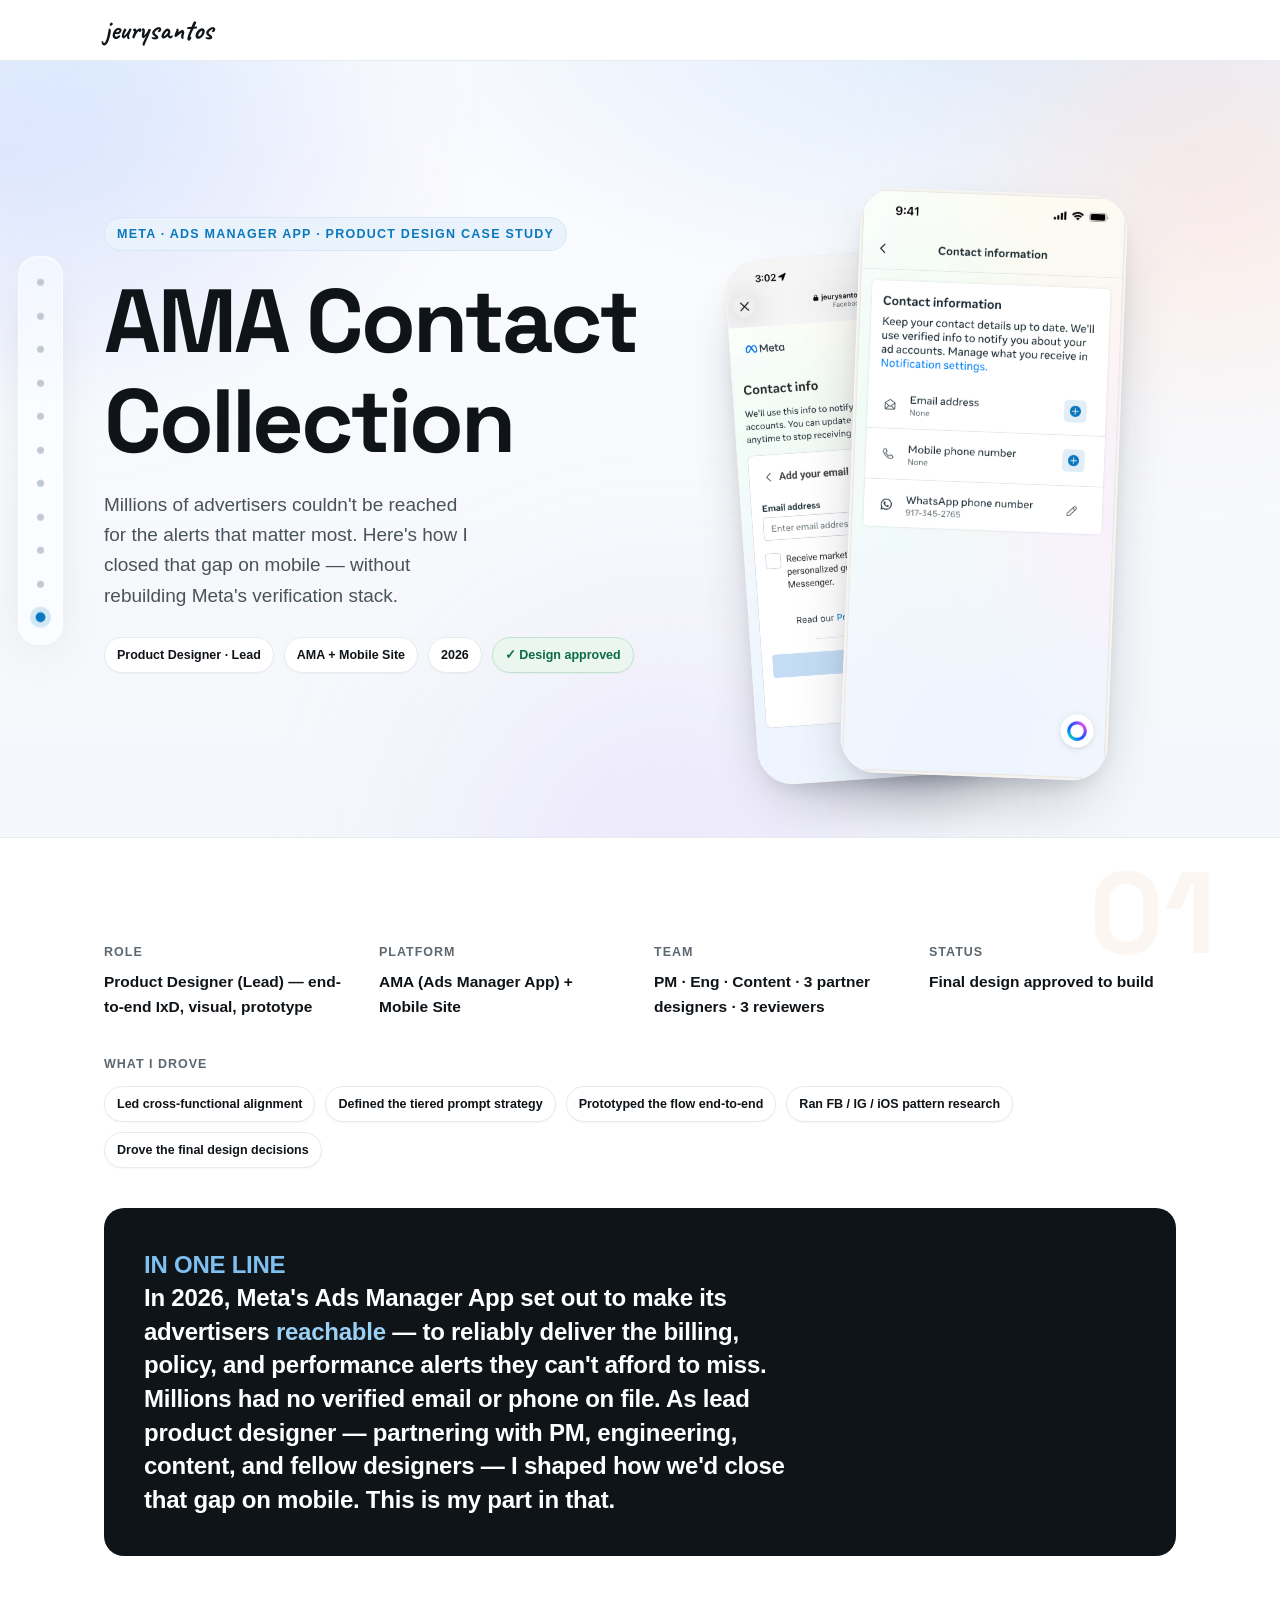
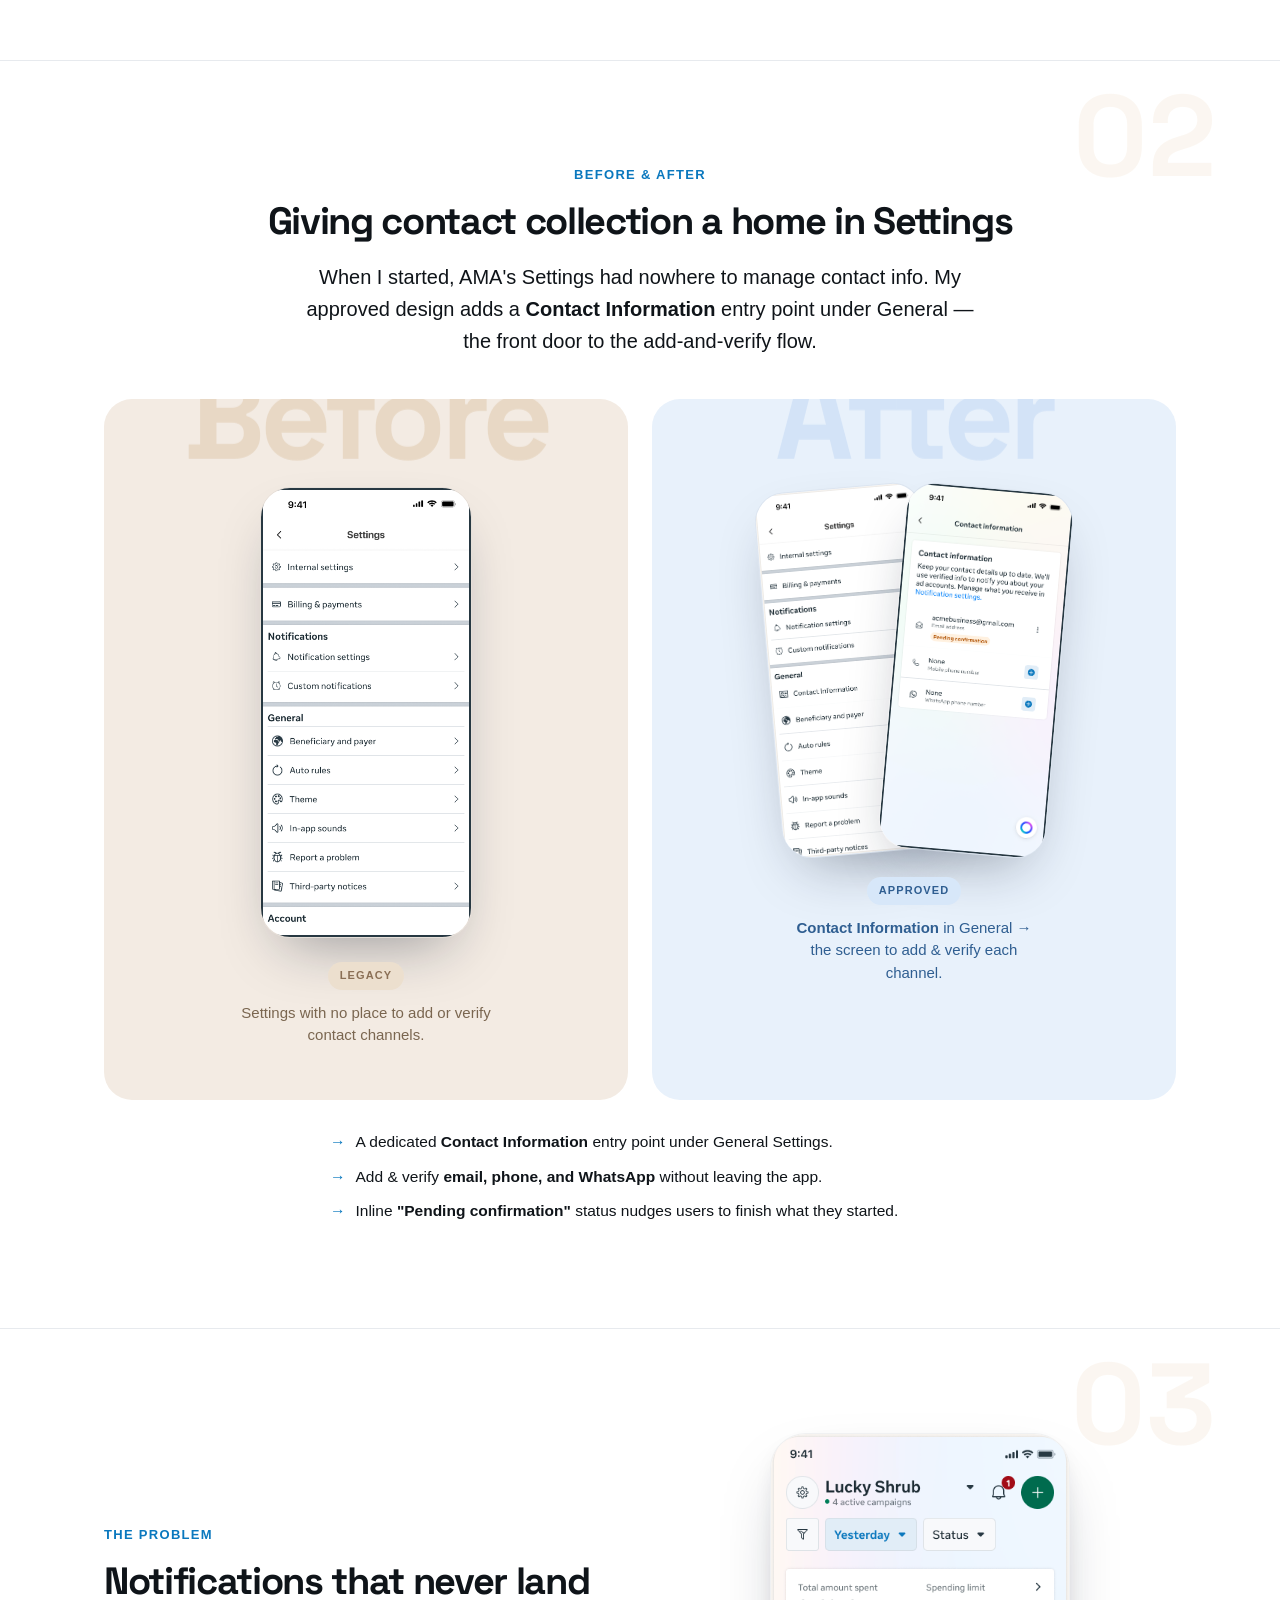
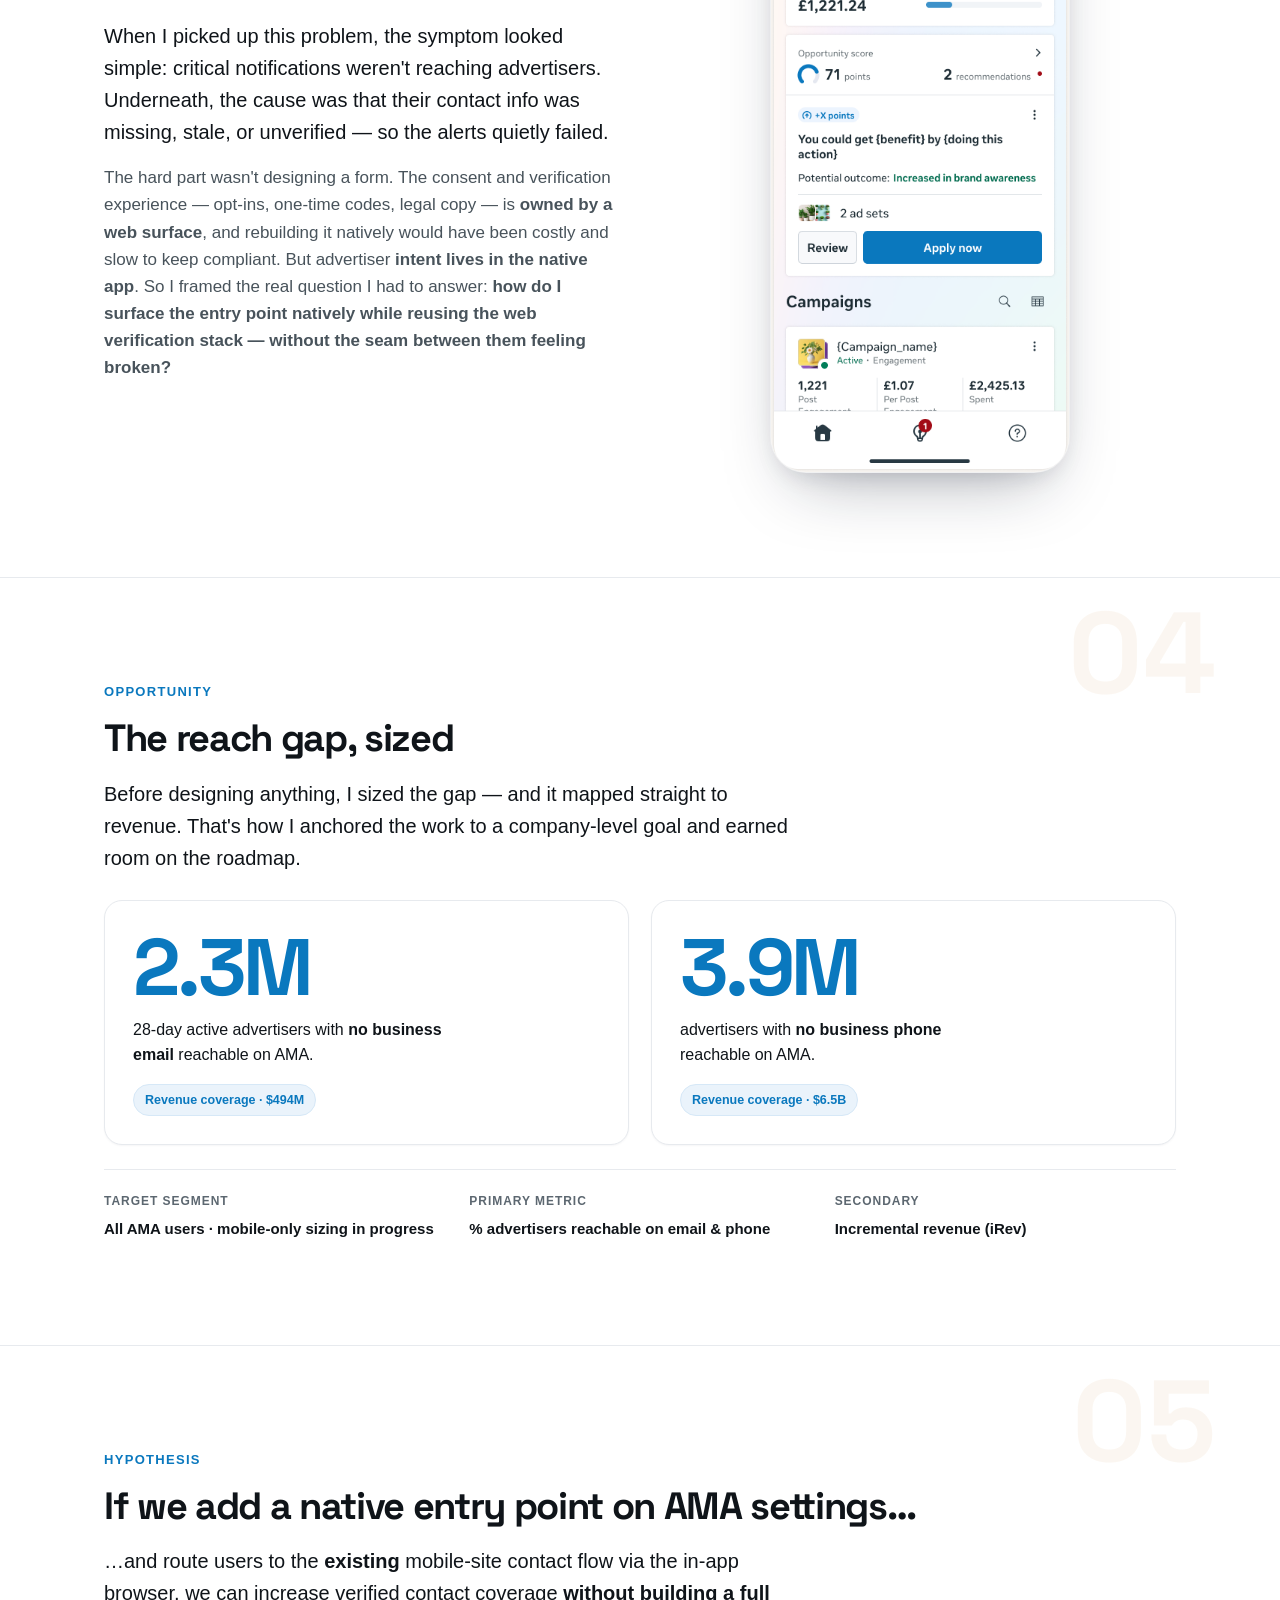
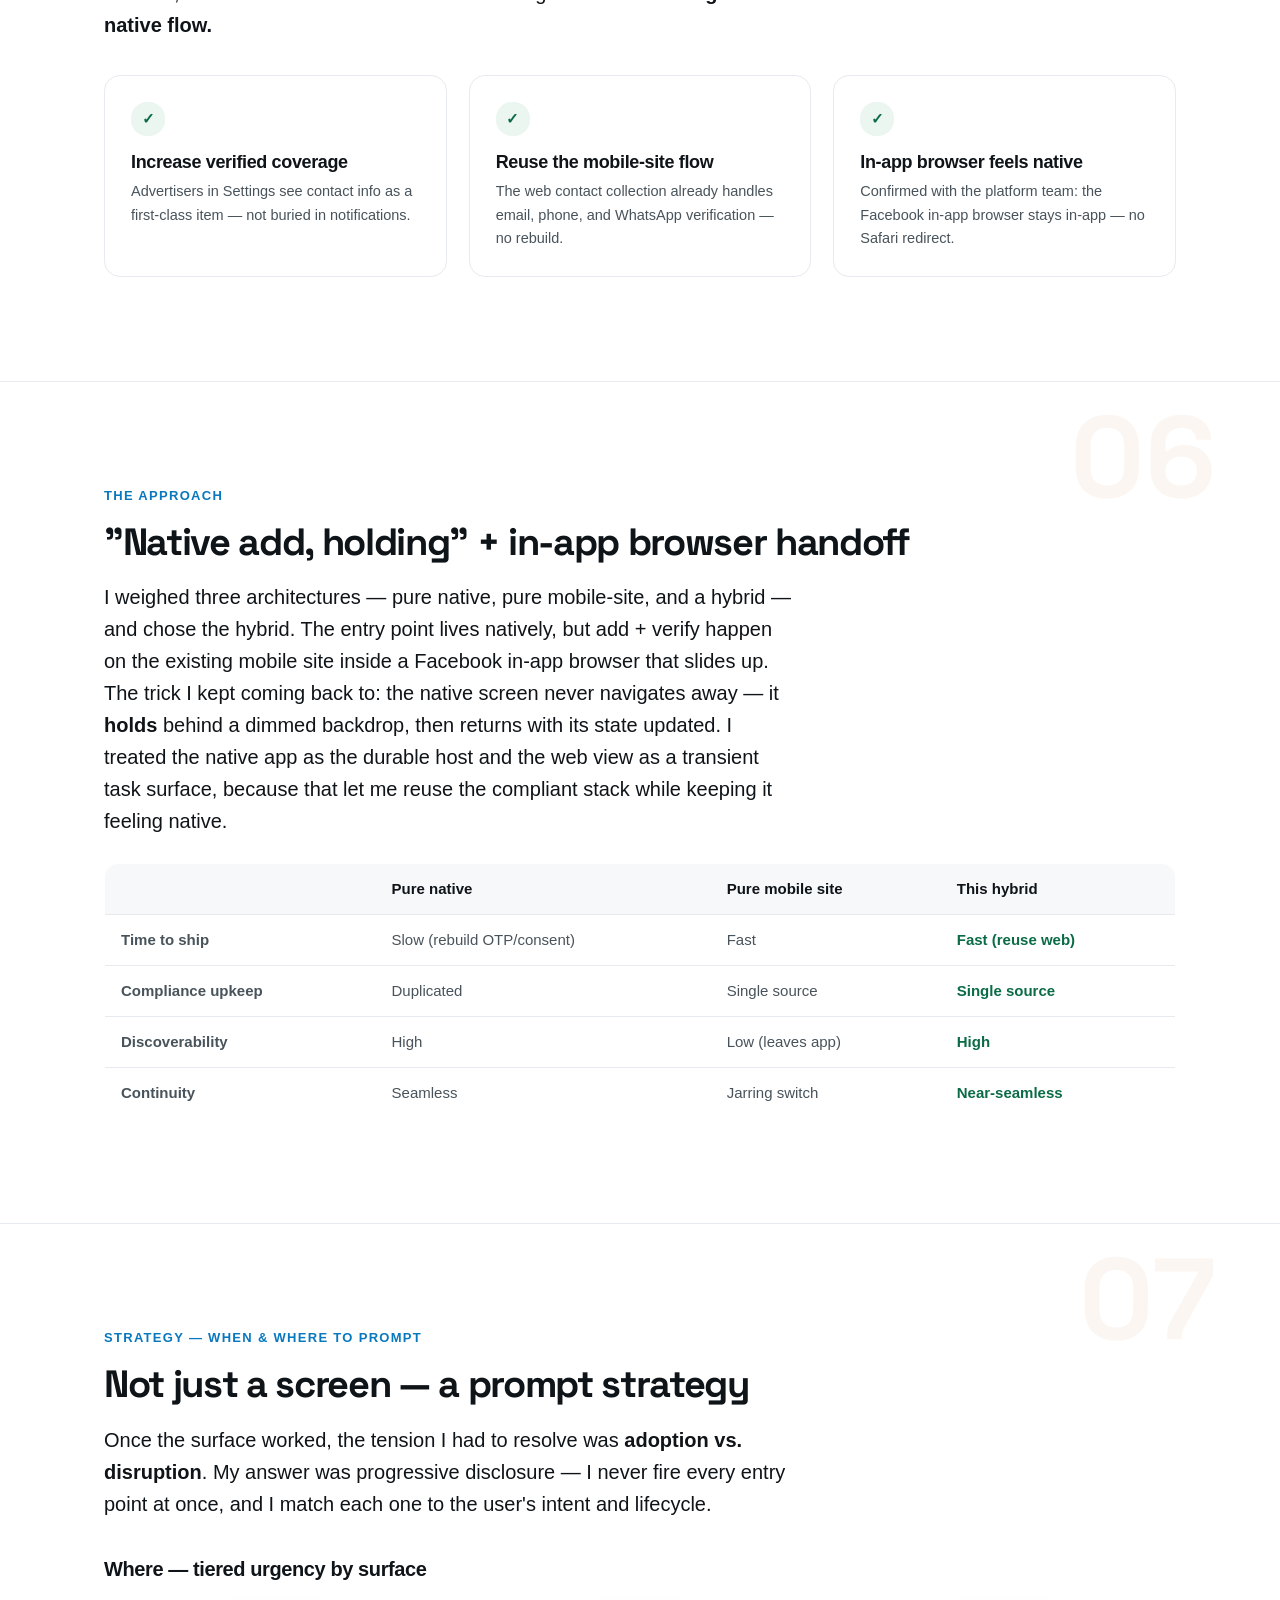
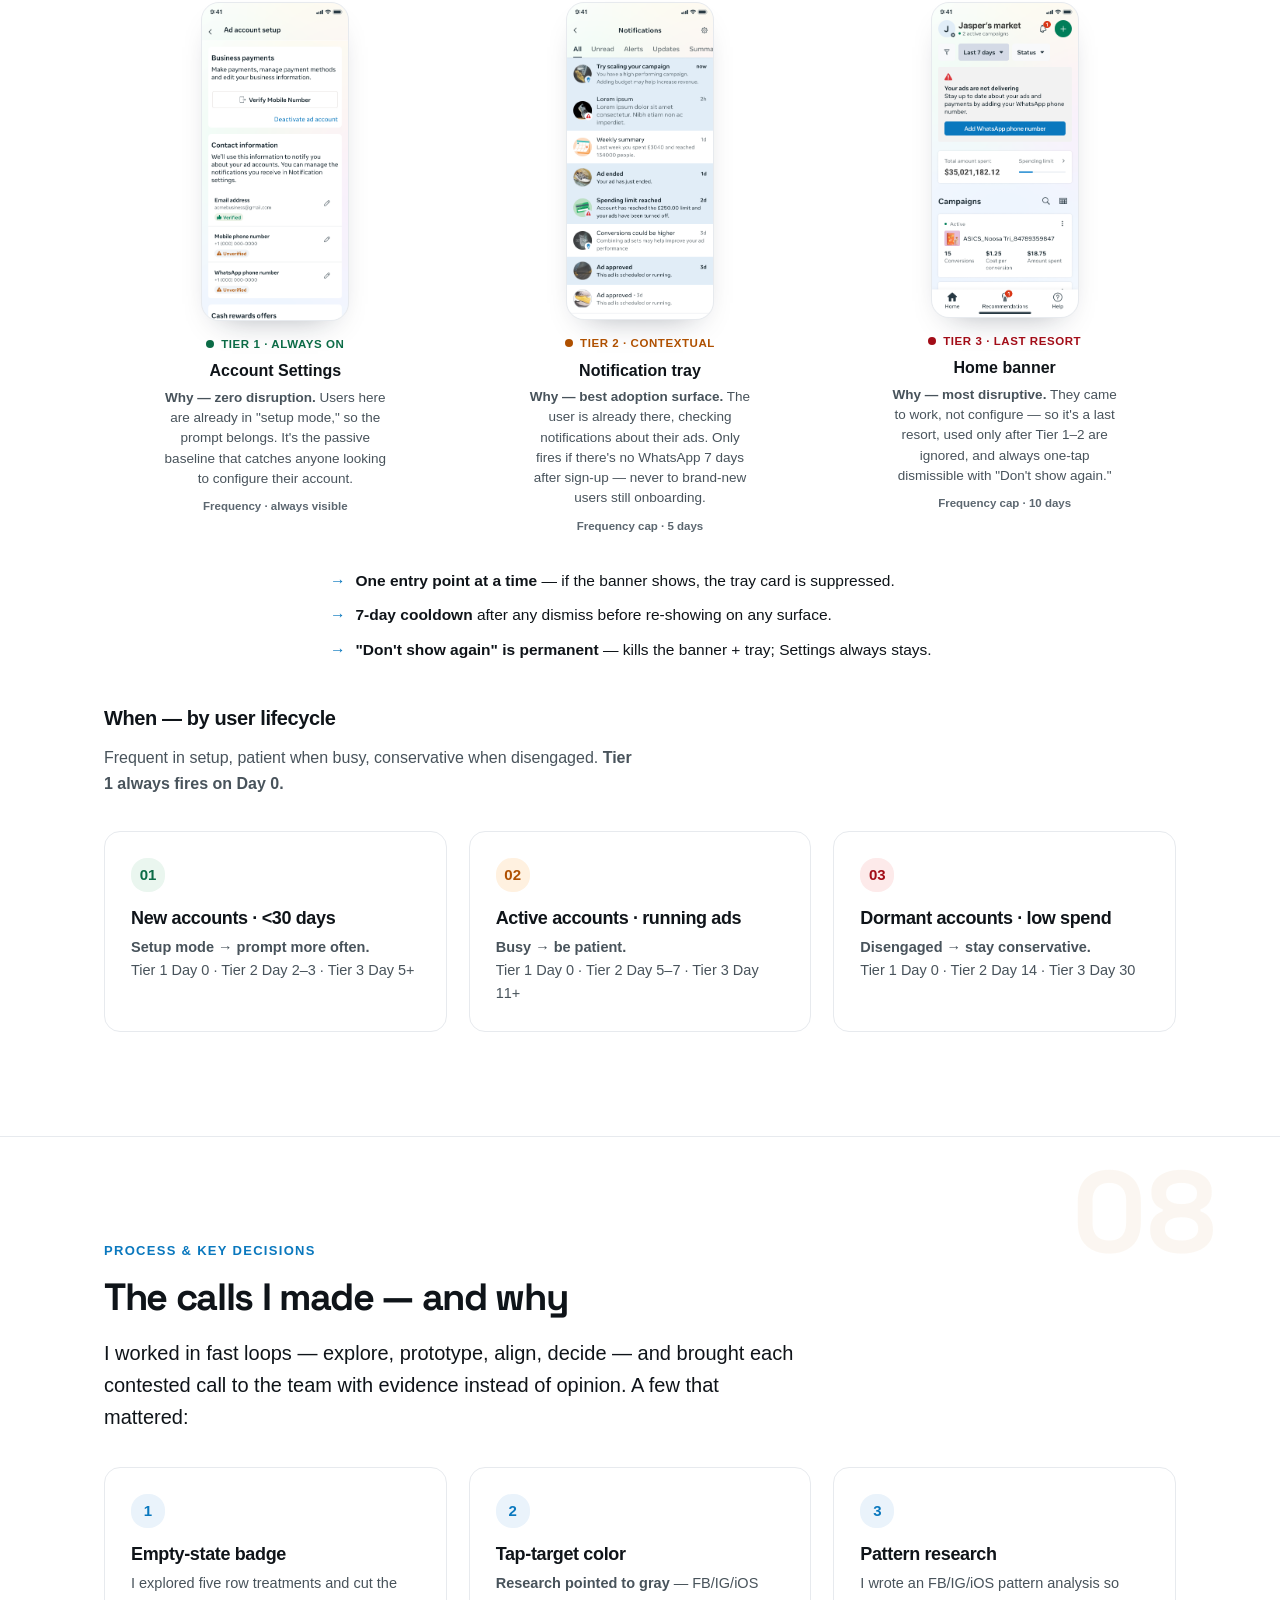
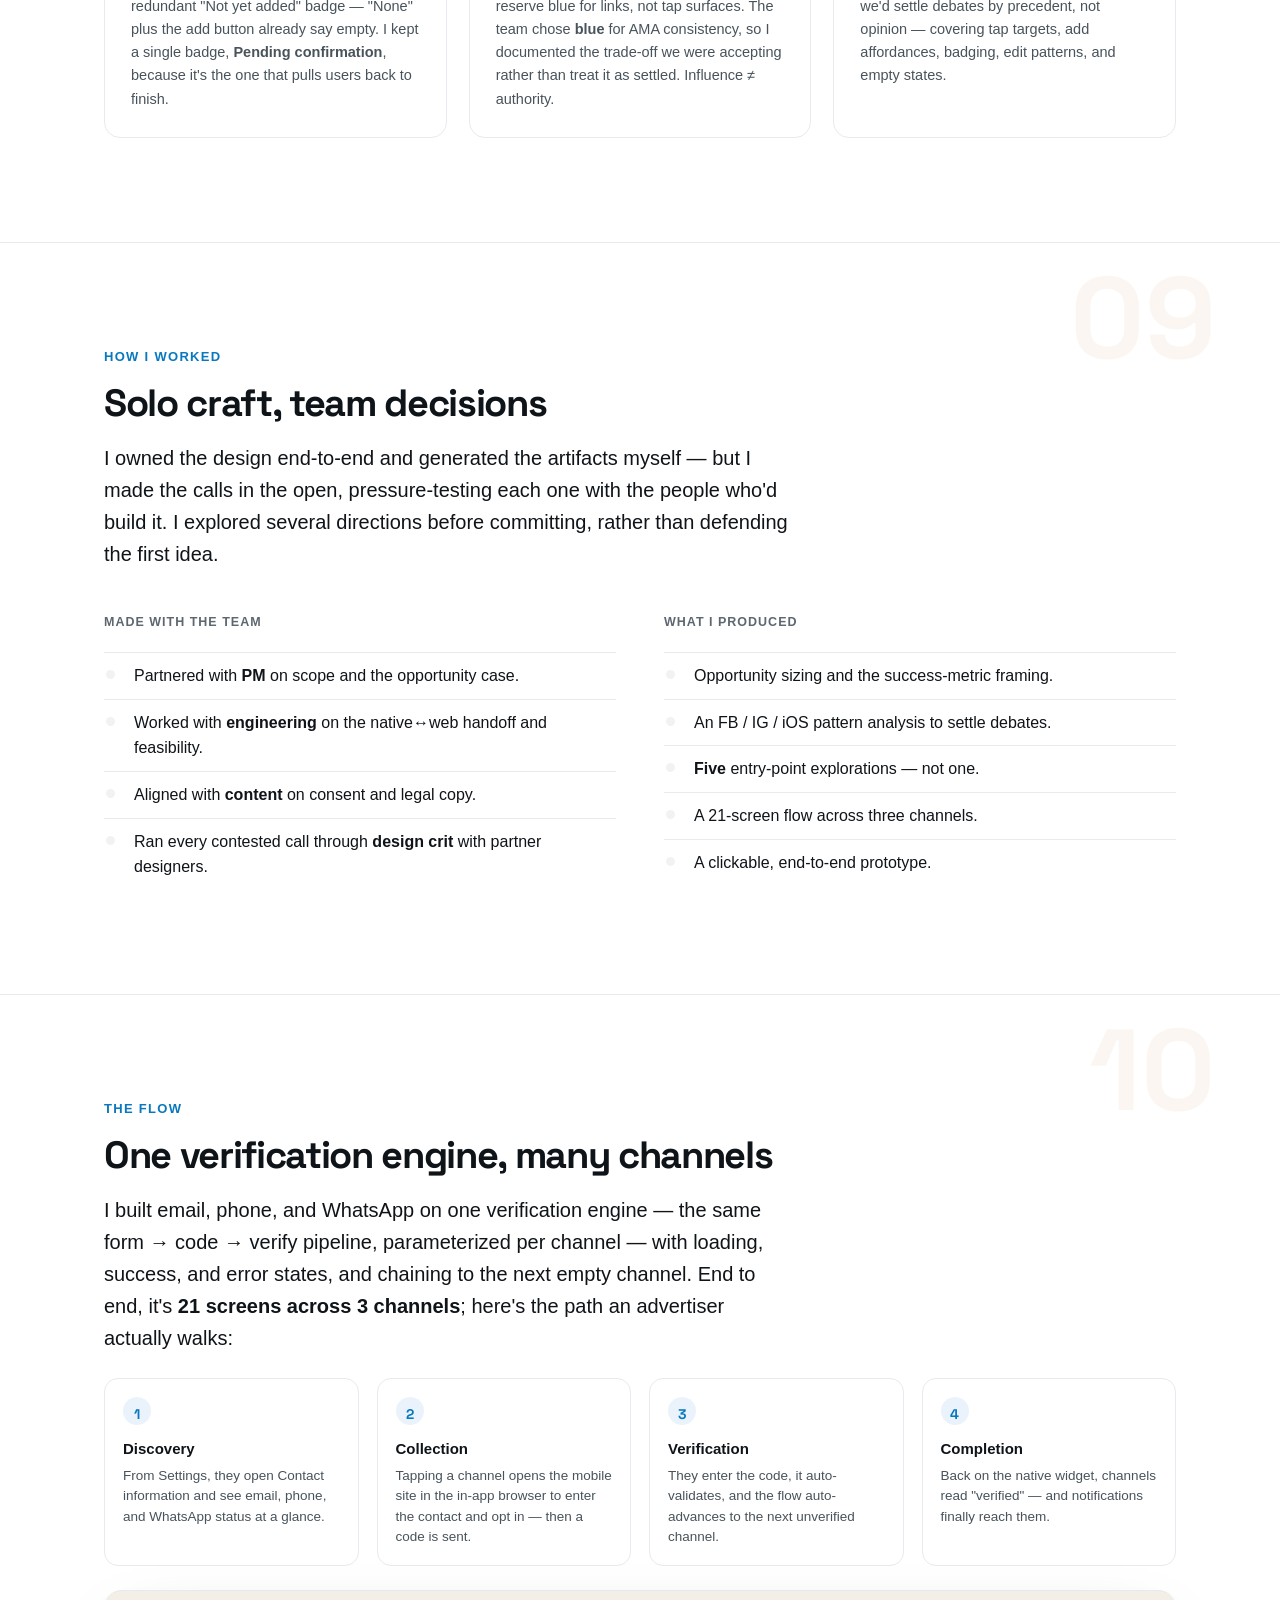
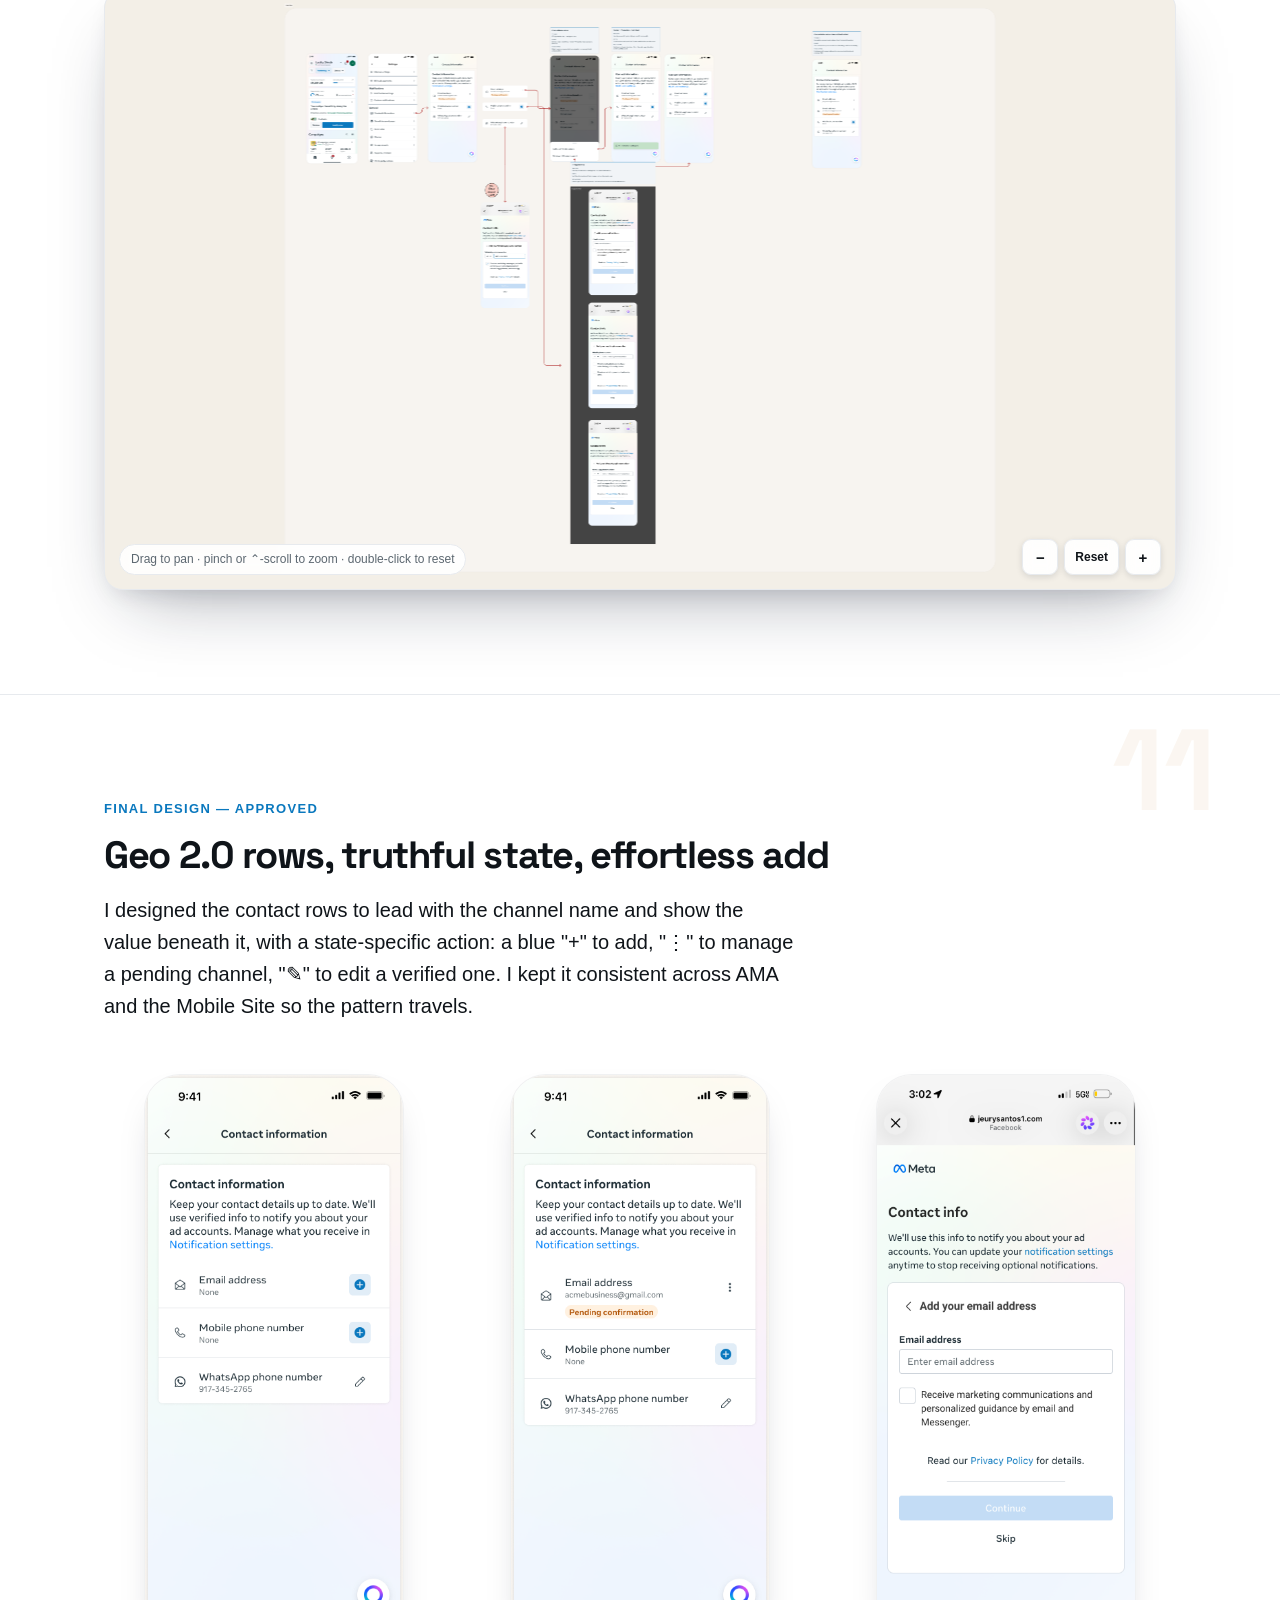
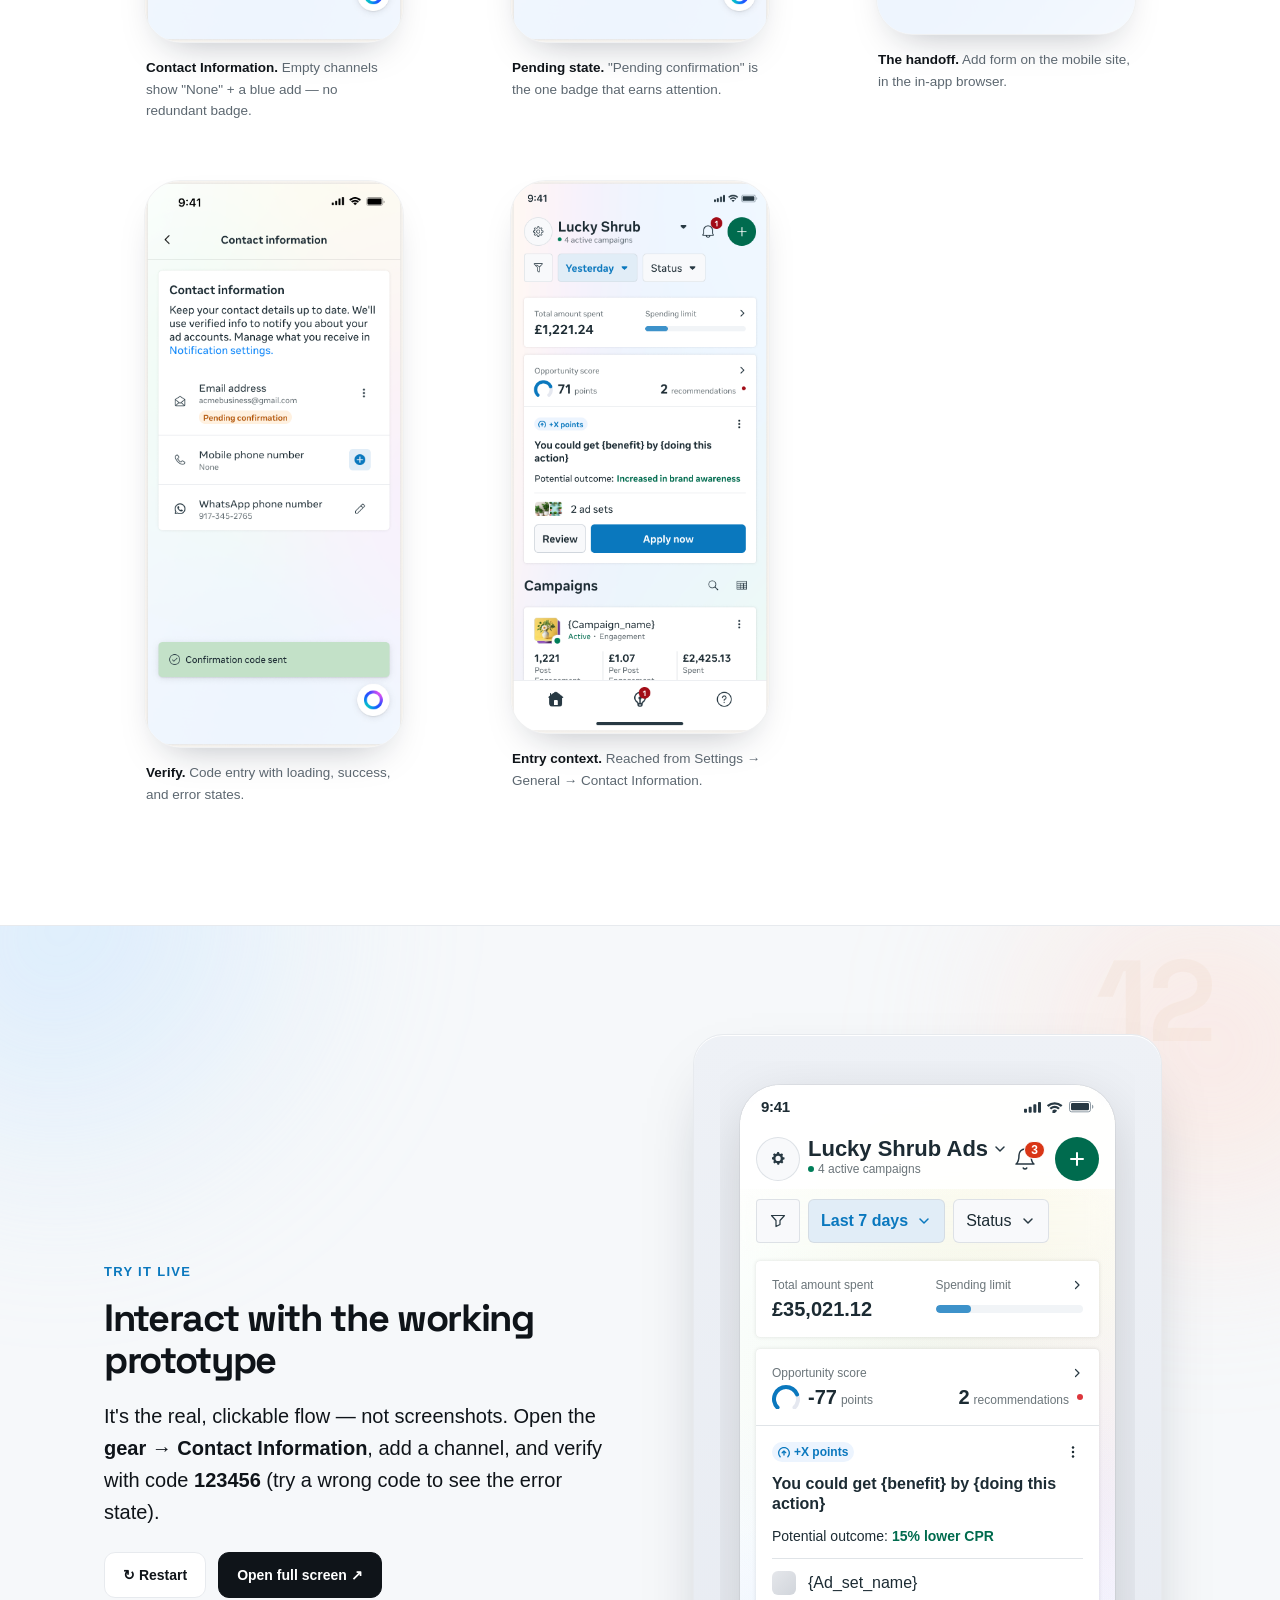
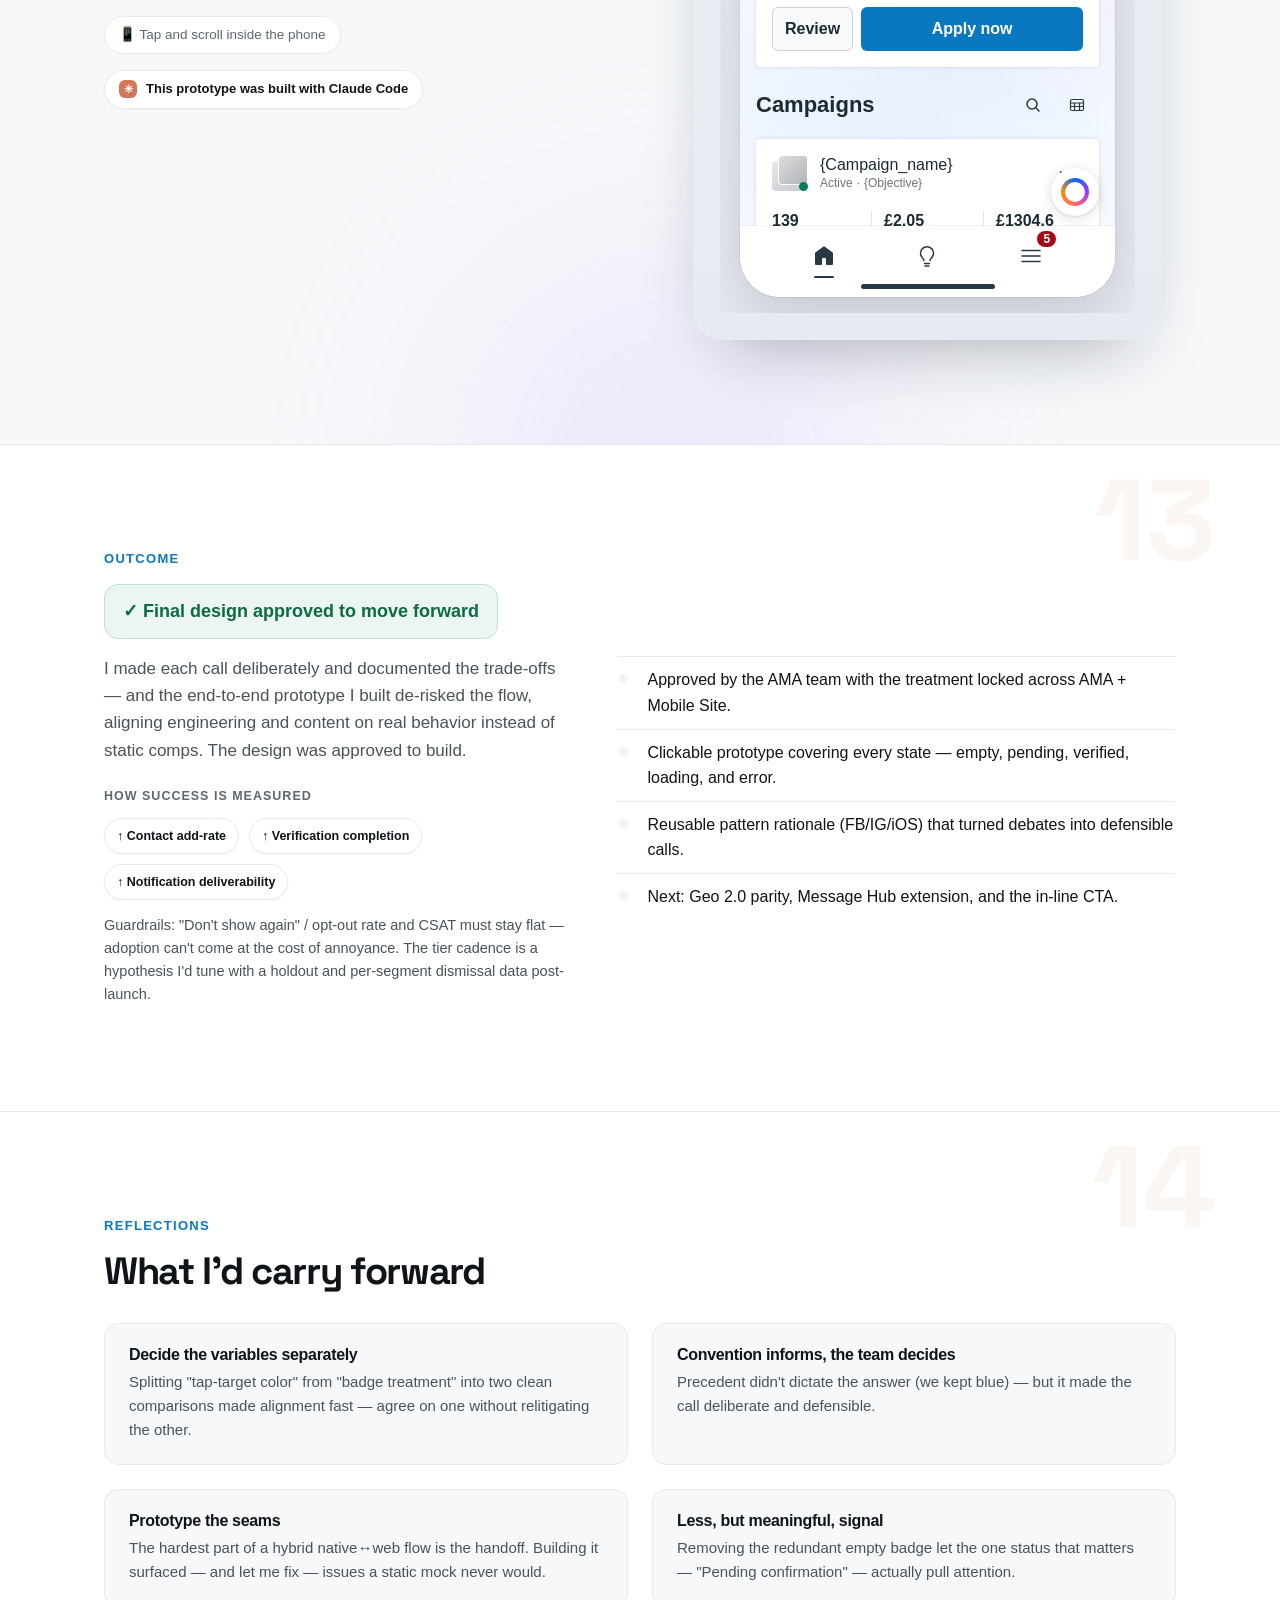
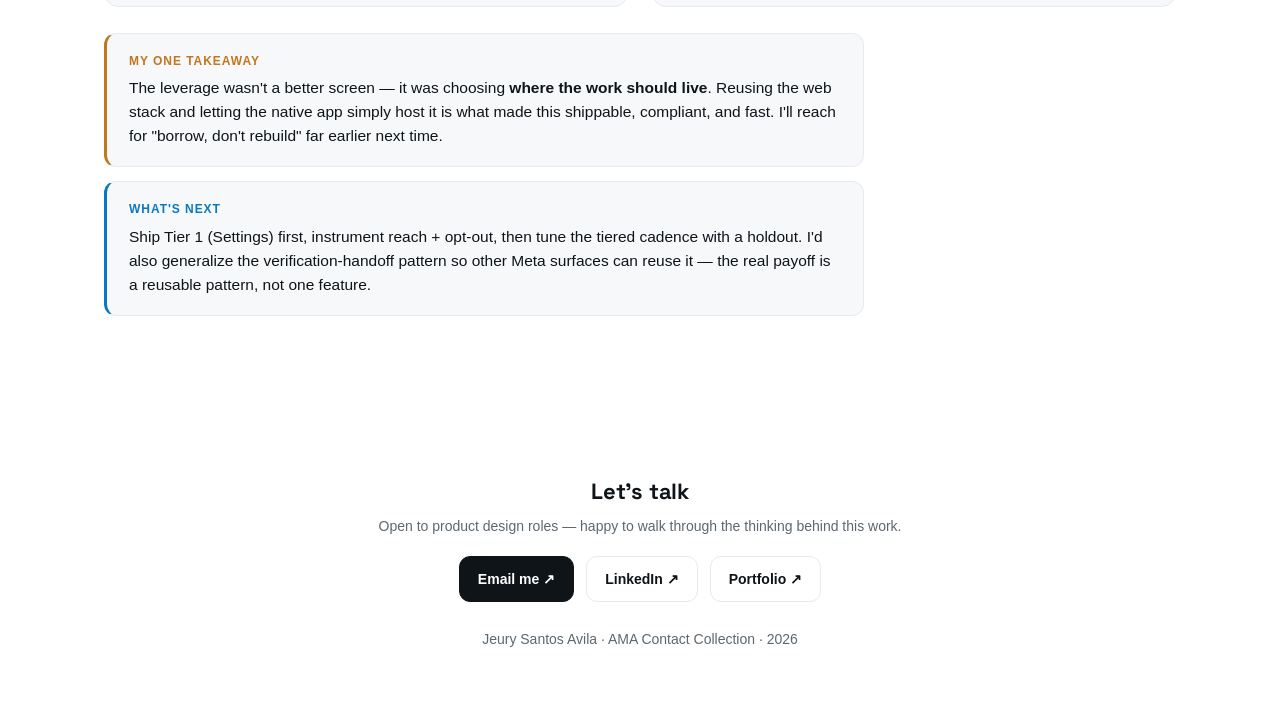
==== case-study/index.html @ ca32a9d6 "Case studies: move Before/After section to right before the Problem (nav reordered)" ====
<!DOCTYPE html>
<html lang="en">
<head>
<meta charset="UTF-8"/>
<meta name="viewport" content="width=device-width, initial-scale=1.0"/>
<title>AMA Contact Collection — Case Study · Jeury Santos Avila</title>
<link rel="preconnect" href="https://fonts.googleapis.com">
<link rel="preconnect" href="https://fonts.gstatic.com" crossorigin>
<link href="https://fonts.googleapis.com/css2?family=Space+Grotesk:wght@500;600;700&family=Caveat:wght@600;700&display=swap" rel="stylesheet">
<script>document.documentElement.classList.add('js');</script>
<style>
  :root{
    --ink:#0f1419; --body:#48535b; --muted:#5c6770;
    --line:#e7eaee; --bg:#ffffff; --soft:#f6f8fa;
    --blue:#0a78be; --blue-2:#1877f2; --accent:#0a78be; --accent-2:#c2761f;
    --ok:#0b6b46; --warn:#af5000;
    --maxw:1120px;
    --r:20px;
    --shadow:0 30px 70px -28px rgba(15,23,42,.38), 0 10px 26px -12px rgba(15,23,42,.18);
    --font:-apple-system,BlinkMacSystemFont,"Segoe UI",Roboto,Helvetica,Arial,"Apple Color Emoji",sans-serif;
    --font-display:"Space Grotesk",-apple-system,BlinkMacSystemFont,"Segoe UI",Roboto,sans-serif;
  }
  *{box-sizing:border-box;}
  html{scroll-behavior:smooth;}
  body{margin:0;font-family:var(--font);color:var(--body);background:var(--bg);line-height:1.6;-webkit-font-smoothing:antialiased;}
  .wrap{max-width:var(--maxw);margin:0 auto;padding:0 24px;}
  h1,h2,h3{color:var(--ink);line-height:1.12;letter-spacing:-0.02em;margin:0;}
  h1,h2,.ba-word,footer .big{font-family:var(--font-display);letter-spacing:-0.035em;}
  a{color:var(--blue);text-decoration:none;}

  /* accessibility */
  .skip{position:absolute;left:-9999px;top:0;z-index:200;background:var(--ink);color:#fff;padding:10px 16px;border-radius:0 0 10px 0;font-weight:600;font-size:14px;}
  .skip:focus{left:0;}
  a:focus-visible,button:focus-visible,.sidenav a:focus-visible{outline:3px solid rgba(10,120,190,.5);outline-offset:3px;border-radius:6px;}

  /* editorial ghost section numbers */
  body{counter-reset:sec;}
  section{position:relative;}
  section > .wrap{position:relative;z-index:2;}
  section::before{counter-increment:sec;content:counter(sec,decimal-leading-zero);position:absolute;top:18px;right:5%;z-index:0;font-family:var(--font-display);font-weight:700;font-size:clamp(72px,9vw,150px);line-height:1;color:var(--accent-2);opacity:.06;pointer-events:none;}
  @media(max-width:760px){section::before{right:16px;font-size:64px;}}

  /* scroll/load reveal (only when JS is present) */
  .js section>.wrap, .js .hero .wrap{opacity:0;transform:translateY(28px);transition:opacity .8s ease, transform .85s cubic-bezier(.2,.85,.25,1);}
  .js section>.wrap.in, .js .hero .wrap.in{opacity:1;transform:none;}
  [data-parallax]{will-change:transform;}
  @media(prefers-reduced-motion:reduce){
    .js section>.wrap, .js .hero .wrap{opacity:1 !important;transform:none !important;transition:none;}
    [data-parallax]{transform:none !important;}
  }
  img{display:block;max-width:100%;}

  /* nav */
  nav{position:sticky;top:0;z-index:50;background:rgba(255,255,255,.82);backdrop-filter:saturate(180%) blur(12px);border-bottom:1px solid var(--line);}
  nav .wrap{display:flex;align-items:center;justify-content:space-between;height:60px;}
  .brand{font-family:'Caveat',cursive;font-weight:700;font-size:28px;line-height:1;color:var(--ink);text-decoration:none;transition:color .3s,filter .3s;}
  .brand:hover{color:var(--blue);filter:drop-shadow(0 0 12px rgba(10,120,190,.35));}
  .navlinks{display:flex;gap:26px;font-size:14px;font-weight:500;}
  .navlinks a{color:var(--body);}
  .navlinks a:hover{color:var(--ink);}
  @media(max-width:720px){.navlinks{display:none;}}

  /* hero */
  .hero{position:relative;overflow:hidden;background:
    radial-gradient(1100px 500px at 78% -8%, rgba(24,119,242,.13), transparent 60%),
    radial-gradient(900px 480px at 0% 12%, rgba(120,80,255,.10), transparent 55%),
    linear-gradient(180deg,#fbfcfe 0%, #f4f7fb 100%);
    border-bottom:1px solid var(--line);}
  .hero .wrap{position:relative;z-index:1;display:grid;grid-template-columns:1.05fr .95fr;gap:56px;align-items:center;padding-top:104px;padding-bottom:112px;}
  .eyebrow{display:inline-flex;align-items:center;gap:8px;font-size:12.5px;font-weight:700;letter-spacing:.10em;text-transform:uppercase;color:var(--blue);background:#eaf3fb;border:1px solid #d6e8f7;padding:6px 12px;border-radius:999px;}
  .hero h1{font-size:clamp(48px,7vw,92px);font-weight:700;margin:20px 0 0;}
  .hero .lede{font-size:19px;color:var(--body);margin:18px 0 0;max-width:36ch;}
  .meta{display:flex;flex-wrap:wrap;gap:10px;margin-top:26px;}
  .chip{font-size:12.5px;font-weight:600;color:var(--ink);background:#fff;border:1px solid var(--line);padding:7px 12px;border-radius:999px;box-shadow:0 1px 2px rgba(15,23,42,.04);}
  .chip.ok{color:var(--ok);border-color:#bfe3d0;background:#eaf6ef;}

  /* hero phones */
  .stage{position:relative;height:560px;}
  .device{position:absolute;border-radius:36px;overflow:hidden;background:#fff;border:1px solid rgba(15,23,42,.06);box-shadow:var(--shadow);}
  .device img{width:100%;}
  .d-front{width:268px;right:18px;top:8px;transform:rotate(2.2deg);z-index:2;}
  .d-back{width:244px;left:8px;top:70px;transform:rotate(-4deg);z-index:1;opacity:.97;}
  @media(max-width:920px){
    .hero .wrap{grid-template-columns:1fr;gap:8px;padding-bottom:48px;}
    .hero h1{font-size:40px;}
    .stage{height:480px;margin-top:18px;}
    .d-front{right:auto;left:50%;transform:translateX(-30%) rotate(2deg);}
    .d-back{left:50%;transform:translateX(-78%) rotate(-5deg);}
  }

  /* sections */
  section{padding:104px 0;border-bottom:1px solid var(--line);}
  @media(max-width:760px){section{padding:64px 0;}}
  .kicker{font-size:13px;font-weight:700;letter-spacing:.10em;text-transform:uppercase;color:var(--blue);margin:0 0 14px;}
  h2{font-size:38px;font-weight:700;}
  .lead{font-size:20px;color:var(--ink);max-width:62ch;margin:18px 0 0;font-weight:500;}
  p.body{font-size:17px;max-width:64ch;margin:16px 0 0;}
  .two{display:grid;grid-template-columns:1fr 1fr;gap:48px;align-items:center;}
  @media(max-width:860px){.two{grid-template-columns:1fr;gap:28px;}}

  /* overview strip */
  .ovgrid{display:grid;grid-template-columns:repeat(4,1fr);gap:28px;}
  .ovgrid h4{font-size:12.5px;letter-spacing:.08em;text-transform:uppercase;color:var(--muted);margin:0 0 8px;font-weight:700;}
  .ovgrid p{margin:0;color:var(--ink);font-weight:600;font-size:15.5px;}
  @media(max-width:760px){.ovgrid{grid-template-columns:1fr 1fr;gap:22px;}}

  /* goal callout */
  .goal{background:var(--ink);color:#fff;border-radius:var(--r);padding:40px 40px;}
  .goal .kicker{color:#7fc0f0;}
  .goal p{font-size:24px;line-height:1.4;color:#fff;font-weight:600;margin:0;max-width:48ch;letter-spacing:-0.01em;}
  .goal em{color:#9bd0f5;font-style:normal;}

  /* table */
  table{width:100%;border-collapse:collapse;margin-top:26px;font-size:15px;background:#fff;border:1px solid var(--line);border-radius:14px;overflow:hidden;}
  th,td{padding:13px 16px;text-align:left;border-top:1px solid var(--line);}
  thead th{background:var(--soft);border-top:none;font-weight:700;color:var(--ink);}
  td.win{color:var(--ok);font-weight:700;}

  /* decision cards */
  .cards{display:grid;grid-template-columns:repeat(3,1fr);gap:22px;margin-top:34px;}
  .card{background:#fff;border:1px solid var(--line);border-radius:16px;padding:26px;transition:transform .25s ease, box-shadow .25s ease;}
  .card:hover{transform:translateY(-4px);box-shadow:var(--shadow);}
  .card .n{width:34px;height:34px;border-radius:16px;background:#eaf3fb;color:var(--blue);font-weight:800;display:flex;align-items:center;justify-content:center;font-size:15px;}
  .card h3{font-size:18px;margin:16px 0 8px;}
  .card p{margin:0;font-size:14.5px;}
  @media(max-width:860px){.cards{grid-template-columns:1fr;}}

  /* gallery */
  .gallery{display:grid;grid-template-columns:repeat(3,1fr);gap:26px;margin-top:36px;}
  .shot{}
  .shot .device{position:static;transform:none;box-shadow:0 18px 40px -22px rgba(15,23,42,.35);}
  .shot figcaption{margin:14px 2px 0;font-size:13.5px;color:var(--muted);}
  .shot b{color:var(--ink);font-weight:600;}
  @media(max-width:860px){.gallery{grid-template-columns:1fr 1fr;}}
  @media(max-width:560px){.gallery{grid-template-columns:1fr;}}

  .flowshot{margin-top:30px;border:1px solid var(--line);border-radius:18px;overflow:hidden;box-shadow:var(--shadow);background:var(--soft);}

  /* outcome */
  .out{display:grid;grid-template-columns:1fr 1.2fr;gap:48px;align-items:center;}
  .badge-ok{display:inline-flex;align-items:center;gap:10px;font-weight:800;color:var(--ok);background:#eaf6ef;border:1px solid #bfe3d0;padding:12px 18px;border-radius:14px;font-size:18px;}
  ul.clean{list-style:none;padding:0;margin:20px 0 0;}
  ul.clean li{position:relative;padding:10px 0 10px 30px;border-top:1px solid var(--line);font-size:16px;color:var(--ink);}
  ul.clean li:before{content:"";position:absolute;left:2px;top:17px;width:9px;height:9px;border-radius:9px;background:rgba(0,0,0,0.05);}
  @media(max-width:860px){.out{grid-template-columns:1fr;gap:24px;}}

  /* reflections */
  .refl{display:grid;grid-template-columns:1fr 1fr;gap:24px;margin-top:30px;}
  .refl div{background:var(--soft);border:1px solid var(--line);border-radius:14px;padding:22px 24px;}
  .refl h3{font-size:16px;margin:0 0 6px;}
  .refl p{margin:0;font-size:15px;}
  @media(max-width:760px){.refl{grid-template-columns:1fr;}}

  /* live prototype */
  .proto-actions{display:flex;gap:12px;justify-content:center;margin-top:24px;flex-wrap:wrap;}
  .btn{display:inline-flex;align-items:center;gap:6px;background:var(--ink);color:#fff;font-weight:600;font-size:14px;padding:11px 18px;border-radius:11px;border:1px solid var(--ink);transition:opacity .2s ease, transform .2s ease;}
  .btn.ghost{background:#fff;color:var(--ink);border-color:var(--line);}
  .btn:hover{opacity:.92;transform:translateY(-1px);}
  .proto-hint{display:inline-flex;align-items:center;gap:8px;margin-top:18px;font-size:13.5px;color:var(--muted);background:#fff;border:1px solid var(--line);padding:7px 14px;border-radius:999px;}
  .proto-hint b{color:var(--ink);}
  .proto-stage{display:flex;justify-content:center;margin-top:30px;}
  .proto-shell{background:linear-gradient(180deg,#eef1f6 0%, #e6eaf1 100%);border:1px solid var(--line);border-radius:30px;padding:26px;box-shadow:inset 0 1px 0 #fff, 0 30px 70px -34px rgba(15,23,42,.40);max-width:100%;}
  .proto-frame{width:415px;height:852px;border:0;background:transparent;max-width:100%;display:block;}
  @media(max-width:480px){.proto-shell{padding:12px;border-radius:22px;}.proto-frame{height:820px;}}

  /* animated aurora background */
  .aurora{position:absolute;inset:0;z-index:0;pointer-events:none;overflow:hidden;}
  .aurora span{position:absolute;border-radius:50%;filter:blur(72px);opacity:.55;will-change:transform;}
  .aurora .b1{width:560px;height:560px;background:radial-gradient(circle at 30% 30%,#bfe0ff,transparent 62%);top:-180px;left:-120px;animation:drift1 24s ease-in-out infinite;}
  .aurora .b2{width:520px;height:520px;background:radial-gradient(circle at 60% 40%,#ffd9cc,transparent 62%);top:-90px;right:-140px;animation:drift2 28s ease-in-out infinite;}
  .aurora .b3{width:620px;height:620px;background:radial-gradient(circle at 50% 60%,#e2d6ff,transparent 62%);bottom:-260px;left:28%;animation:drift3 32s ease-in-out infinite;}
  @keyframes drift1{0%,100%{transform:translate(0,0) scale(1);}50%{transform:translate(70px,46px) scale(1.12);}}
  @keyframes drift2{0%,100%{transform:translate(0,0) scale(1);}50%{transform:translate(-56px,54px) scale(1.08);}}
  @keyframes drift3{0%,100%{transform:translate(0,0) scale(1);}50%{transform:translate(44px,-56px) scale(1.15);}}
  @media(prefers-reduced-motion:reduce){.aurora span{animation:none;}}

  /* two-column live prototype */
  .try-grid{display:grid;grid-template-columns:1.02fr .98fr;gap:56px;align-items:center;text-align:left;position:relative;z-index:1;}
  .try-grid .lead{margin-left:0;margin-right:0;}
  .try-grid .proto-actions{justify-content:flex-start;}
  .try-grid .proto-stage{margin-top:4px;justify-content:center;}
  @media(max-width:920px){
    .try-grid{grid-template-columns:1fr;gap:30px;text-align:center;}
    .try-grid .lead{margin-left:auto;margin-right:auto;}
    .try-grid .proto-actions{justify-content:center;}
  }

  /* floating glass side nav (center-left) */
  .sidenav{position:fixed;left:18px;top:50%;transform:translateY(-50%);z-index:60;display:none;flex-direction:column;gap:2px;padding:10px 8px;border-radius:20px;
    background:rgba(255,255,255,.52);-webkit-backdrop-filter:blur(18px) saturate(180%);backdrop-filter:blur(18px) saturate(180%);
    border:1px solid rgba(255,255,255,.6);box-shadow:0 18px 46px -18px rgba(15,23,42,.34), inset 0 1px 0 rgba(255,255,255,.65);
    transition:box-shadow .4s ease, background .4s ease;animation:snIn .6s .15s ease both;}
  .sidenav:hover{box-shadow:0 28px 64px -20px rgba(15,23,42,.44), inset 0 1px 0 rgba(255,255,255,.75);background:rgba(255,255,255,.62);}
  .sidenav a{position:relative;display:flex;align-items:center;padding:9px 10px;border-radius:12px;color:var(--body);text-decoration:none;
    transition:background .28s ease, transform .28s cubic-bezier(.2,.8,.2,1);}
  .sidenav a .dot{width:7px;height:7px;border-radius:50%;background:#c1c9d2;flex-shrink:0;transition:all .28s cubic-bezier(.2,.8,.2,1);}
  .sidenav a .label{max-width:0;overflow:hidden;white-space:nowrap;opacity:0;font-size:13.5px;font-weight:600;line-height:1;
    transition:max-width .42s cubic-bezier(.2,.8,.2,1), opacity .26s ease, margin-left .42s cubic-bezier(.2,.8,.2,1);}
  .sidenav:hover a .label{max-width:180px;opacity:1;margin-left:12px;}
  .sidenav a:hover{background:rgba(10,120,190,.10);transform:translateX(3px);}
  .sidenav a:hover .dot,.sidenav a.active .dot{background:var(--blue);transform:scale(1.4);box-shadow:0 0 0 4px rgba(10,120,190,.16);}
  .sidenav a.active{color:var(--ink);}
  @keyframes snIn{from{opacity:0;left:0;}to{opacity:1;left:18px;}}
  @media(min-width:1180px){.sidenav{display:flex;} .topbar .navlinks{display:none;}}
  @media(prefers-reduced-motion:reduce){.sidenav{animation:none;}}

  /* before / after — expressive color blocks */
  .ba-two{display:grid;grid-template-columns:1fr 1fr;gap:24px;margin-top:42px;}
  .ba-block{position:relative;border-radius:28px;padding:0 28px 38px;overflow:hidden;display:flex;flex-direction:column;align-items:center;}
  .ba-block.before{background:#f3ebe3;}
  .ba-block.after{background:#e8f1fb;}
  .ba-word{position:absolute;top:26px;left:0;right:0;text-align:center;font-weight:800;letter-spacing:-0.045em;line-height:.85;font-size:clamp(64px,10vw,124px);pointer-events:none;user-select:none;z-index:0;}
  .ba-block.before .ba-word{color:#e8d8c5;}
  .ba-block.after .ba-word{color:#d3e3f7;}
  .ba-device{position:relative;z-index:1;width:212px;max-width:80%;margin-top:88px;border-radius:30px;overflow:hidden;box-shadow:0 26px 60px -24px rgba(15,23,42,.42);border:1px solid rgba(15,23,42,.05);transition:transform .55s cubic-bezier(.2,.8,.2,1);}
  .ba-device img{display:block;width:100%;}
  .ba-block.before:hover .ba-device{transform:translateY(-10px) rotate(-1.2deg);}
  /* after block shows a fanned pair: entry point + destination */
  .ba-duo{position:relative;z-index:1;margin-top:88px;display:flex;justify-content:center;}
  .ba-duo .ba-device{margin-top:0;width:168px;max-width:none;}
  .ba-duo .d2a{transform:rotate(-5deg);z-index:1;}
  .ba-duo .d2b{margin-left:-44px;transform:rotate(5deg);z-index:2;}
  .ba-block.after:hover .d2a{transform:rotate(-7deg) translateY(-10px);}
  .ba-block.after:hover .d2b{transform:rotate(7deg) translateY(-10px);}
  .ba-tagpill{position:relative;z-index:1;margin-top:24px;font-size:11px;font-weight:800;letter-spacing:.1em;text-transform:uppercase;padding:5px 12px;border-radius:999px;}
  .ba-block.before .ba-tagpill{color:#8a6f55;background:#ecdfce;}
  .ba-block.after .ba-tagpill{color:#2f5e91;background:#d7e7f9;}
  .ba-cap{position:relative;z-index:1;margin-top:12px;font-size:15px;line-height:1.5;text-align:center;max-width:30ch;}
  .ba-block.before .ba-cap{color:#7a6650;}
  .ba-block.after .ba-cap{color:#2f5e91;}
  .ba-changes{max-width:620px;margin:30px auto 0;display:grid;gap:10px;text-align:left;}
  .ba-changes div{display:flex;gap:10px;align-items:flex-start;font-size:15.5px;color:var(--ink);}
  .ba-changes .ar{color:var(--blue);font-weight:800;flex-shrink:0;}
  @media(max-width:860px){.ba-two{grid-template-columns:1fr;gap:18px;}}

  /* tier-by-surface (compact mockup + reason) */
  .tiers{display:grid;grid-template-columns:repeat(3,1fr);gap:22px;margin-top:22px;}
  .tier{display:flex;flex-direction:column;align-items:center;text-align:center;}
  .tphone{width:148px;border-radius:18px;overflow:hidden;background:#eef1f5;border:1px solid var(--line);box-shadow:0 14px 32px -20px rgba(15,23,42,.42);transition:transform .4s cubic-bezier(.2,.8,.2,1);}
  .tier:hover .tphone{transform:translateY(-6px);}
  .tphone img{display:block;width:100%;}
  .tlabel{display:inline-flex;align-items:center;gap:7px;margin-top:14px;font-size:11.5px;font-weight:800;letter-spacing:.05em;text-transform:uppercase;}
  .tdot{width:8px;height:8px;border-radius:50%;flex-shrink:0;}
  .tname{font-size:16px;font-weight:700;color:var(--ink);margin:5px 0 4px;}
  .twhy{font-size:13.5px;color:var(--body);margin:0 auto;line-height:1.5;max-width:30ch;}
  .tcap{margin-top:8px;font-size:11.5px;font-weight:700;color:var(--muted);}
  @media(max-width:760px){.tiers{grid-template-columns:1fr;gap:26px;}}

  /* journey steps */
  .steps{display:grid;grid-template-columns:repeat(4,1fr);gap:18px;margin-top:24px;}
  .step{border:1px solid var(--line);border-radius:14px;padding:18px;background:var(--bg);}
  .step .sn{width:28px;height:28px;border-radius:16px;background:#eaf3fb;color:var(--blue);font-weight:700;font-size:14px;display:flex;align-items:flex-end;justify-content:space-around;font-family:var(--font-display);flex-wrap:nowrap;}
  .step h4{font-size:15px;margin:12px 0 5px;color:var(--ink);font-weight:700;}
  .step p{margin:0;font-size:13.5px;color:var(--body);line-height:1.5;}
  @media(max-width:860px){.steps{grid-template-columns:1fr 1fr;}}
  @media(max-width:520px){.steps{grid-template-columns:1fr;}}

  /* interactive flow canvas */
  .canvas{position:relative;margin-top:24px;height:600px;border:1px solid var(--line);border-radius:18px;overflow:hidden;background:#f3efe7;cursor:grab;touch-action:none;box-shadow:var(--shadow);}
  .canvas.grabbing{cursor:grabbing;}
  .canvas-stage{position:absolute;top:0;left:0;transform-origin:0 0;will-change:transform;}
  .canvas-stage img{display:block;max-width:none;user-select:none;-webkit-user-drag:none;}
  .canvas-ctrl{position:absolute;right:14px;bottom:14px;display:flex;gap:6px;z-index:3;}
  .canvas-ctrl button{height:36px;min-width:36px;padding:0 10px;border-radius:9px;border:1px solid var(--line);background:rgba(255,255,255,.92);-webkit-backdrop-filter:blur(6px);backdrop-filter:blur(6px);font-size:15px;font-weight:700;color:var(--ink);cursor:pointer;display:flex;align-items:center;justify-content:center;box-shadow:0 2px 6px rgba(15,23,42,.12);}
  .canvas-ctrl button:hover{background:#fff;}
  .canvas-ctrl .reset{font-size:12px;}
  .canvas-hint{position:absolute;left:14px;bottom:14px;z-index:3;font-size:12px;color:var(--muted);background:rgba(255,255,255,.88);-webkit-backdrop-filter:blur(6px);backdrop-filter:blur(6px);padding:5px 11px;border-radius:999px;border:1px solid var(--line);}
  @media(max-width:760px){.canvas{height:440px;}}

  /* opportunity sizing */
  .stats{display:grid;grid-template-columns:1fr 1fr;gap:22px;margin-top:26px;}
  .stat{border:1px solid var(--line);border-radius:18px;padding:28px;background:var(--bg);box-shadow:0 1px 2px rgba(15,23,42,.04);transition:transform .35s ease, box-shadow .35s ease;}
  .stat:hover{transform:translateY(-4px);box-shadow:var(--shadow);}
  .stat .figure{font-family:var(--font-display);font-weight:700;font-size:clamp(52px,6.5vw,80px);line-height:.95;color:var(--blue);letter-spacing:-0.045em;}
  .stat p{margin:12px 0 0;font-size:16px;color:var(--ink);max-width:36ch;}
  .stat .rev{display:inline-block;margin-top:16px;font-size:12.5px;font-weight:700;color:var(--blue);background:#eaf3fb;border:1px solid #d6e8f7;padding:5px 11px;border-radius:999px;}
  .meta-row{display:grid;grid-template-columns:repeat(3,1fr);gap:24px;margin-top:24px;padding-top:22px;border-top:1px solid var(--line);}
  .meta-row h4{font-size:12px;letter-spacing:.08em;text-transform:uppercase;color:var(--muted);margin:0 0 6px;font-weight:700;}
  .meta-row p{margin:0;color:var(--ink);font-weight:600;font-size:15px;}
  @media(max-width:760px){.stats{grid-template-columns:1fr;}.meta-row{grid-template-columns:1fr;gap:18px;}}

  /* inline callout */
  .callout{margin-top:26px;border:1px solid var(--line);border-left:3px solid var(--accent-2);background:var(--soft);border-radius:12px;padding:18px 22px;font-size:15.5px;line-height:1.55;color:var(--ink);max-width:760px;}
  .callout .clabel{display:block;font-size:12px;letter-spacing:.08em;text-transform:uppercase;color:var(--accent-2);font-weight:800;margin-bottom:6px;}

  /* built-with note */
  .built{display:inline-flex;align-items:center;gap:9px;margin-top:16px;font-size:13px;font-weight:600;color:var(--ink);background:#fff;border:1px solid var(--line);padding:8px 14px;border-radius:999px;box-shadow:0 1px 2px rgba(15,23,42,.04);}
  .built .spark{width:18px;height:18px;border-radius:6px;background:linear-gradient(135deg,#d97757,#cc785c);display:inline-flex;align-items:center;justify-content:center;color:#fff;font-size:11px;}

  footer{padding:54px 0 70px;text-align:center;color:var(--muted);font-size:14px;}
  footer .big{font-size:22px;color:var(--ink);font-weight:800;letter-spacing:-0.01em;margin-bottom:6px;}
</style>
</head>
<body>

<a href="#problem" class="skip">Skip to content</a>

<aside class="sidenav" aria-label="Section navigation">
  <a href="#beforeafter"><span class="dot"></span><span class="label">Before / after</span></a>
  <a href="#problem"><span class="dot"></span><span class="label">Problem</span></a>
  <a href="#opportunity"><span class="dot"></span><span class="label">Opportunity</span></a>
  <a href="#hypothesis"><span class="dot"></span><span class="label">Hypothesis</span></a>
  <a href="#approach"><span class="dot"></span><span class="label">Approach</span></a>
  <a href="#strategy"><span class="dot"></span><span class="label">Strategy</span></a>
  <a href="#decisions"><span class="dot"></span><span class="label">Decisions</span></a>
  <a href="#process"><span class="dot"></span><span class="label">How I worked</span></a>
  <a href="#design"><span class="dot"></span><span class="label">Final design</span></a>
  <a href="#try"><span class="dot"></span><span class="label">Try it</span></a>
  <a href="#outcome"><span class="dot"></span><span class="label">Outcome</span></a>
</aside>

<nav class="topbar"><div class="wrap">
  <a class="brand" href="../index.html" aria-label="Back to home">jeurysantos</a>
  <div class="navlinks">
    <a href="#beforeafter">Before/after</a>
    <a href="#problem">Problem</a>
    <a href="#approach">Approach</a>
    <a href="#strategy">Strategy</a>
    <a href="#decisions">Decisions</a>
    <a href="#design">Final design</a>
    <a href="#try">Try it</a>
    <a href="#outcome">Outcome</a>
  </div>
</div></nav>

<!-- HERO -->
<header class="hero">
  <div class="aurora" aria-hidden="true"><span class="b1"></span><span class="b2"></span><span class="b3"></span></div>
  <div class="wrap">
    <div>
      <span class="eyebrow">Meta · Ads Manager App · Product design case study</span>
      <h1>AMA Contact Collection</h1>
      <p class="lede">Millions of advertisers couldn't be reached for the alerts that matter most. Here's how I closed that gap on mobile — without rebuilding Meta's verification stack.</p>
      <div class="meta">
        <span class="chip">Product Designer · Lead</span>
        <span class="chip">AMA + Mobile Site</span>
        <span class="chip">2026</span>
        <span class="chip ok">✓ Design approved</span>
      </div>
    </div>
    <div class="stage" data-parallax="0.05">
      <figure class="device d-back"><img src="images/email-input.png" alt="Mobile-site add form in the in-app browser"/></figure>
      <figure class="device d-front"><img src="images/contact-completed.png" alt="Contact Information — final design"/></figure>
    </div>
  </div>
</header>

<!-- OVERVIEW -->
<section>
  <div class="wrap">
    <div class="ovgrid">
      <div><h4>Role</h4><p>Product Designer (Lead) — end-to-end IxD, visual, prototype</p></div>
      <div><h4>Platform</h4><p>AMA (Ads Manager App) + Mobile Site</p></div>
      <div><h4>Team</h4><p>PM · Eng · Content · 3 partner designers · 3 reviewers</p></div>
      <div><h4>Status</h4><p>Final design approved to build</p></div>
    </div>
    <div style="margin-top:34px;">
      <h4 style="font-size:12.5px;letter-spacing:.08em;text-transform:uppercase;color:var(--muted);margin:0 0 12px;font-weight:700;">What I drove</h4>
      <div style="display:flex;flex-wrap:wrap;gap:10px;">
        <span class="chip">Led cross-functional alignment</span>
        <span class="chip">Defined the tiered prompt strategy</span>
        <span class="chip">Prototyped the flow end-to-end</span>
        <span class="chip">Ran FB / IG / iOS pattern research</span>
        <span class="chip">Drove the final design decisions</span>
      </div>
    </div>
    <div class="goal" style="margin-top:40px;">
      <p class="kicker">In one line</p>
      <p>In 2026, Meta's Ads Manager App set out to make its advertisers <em>reachable</em> — to reliably deliver the billing, policy, and performance alerts they can't afford to miss. Millions had no verified email or phone on file. As lead product designer — partnering with PM, engineering, content, and fellow designers — I shaped how we'd close that gap on mobile. This is my part in that.</p>
    </div>
  </div>
</section>

<!-- BEFORE / AFTER -->
<section id="beforeafter">
  <div class="wrap" style="text-align:center;">
    <p class="kicker">Before &amp; after</p>
    <h2>Giving contact collection a home in Settings</h2>
    <p class="lead" style="margin:18px auto 0;">When I started, AMA's Settings had nowhere to manage contact info. My approved design adds a <b>Contact Information</b> entry point under General — the front door to the add-and-verify flow.</p>
    <div class="ba-two">
      <div class="ba-block before">
        <span class="ba-word" data-parallax="0.04">Before</span>
        <div class="ba-device"><img src="images/before.png" alt="Legacy Settings without Contact Information"/></div>
        <span class="ba-tagpill">Legacy</span>
        <p class="ba-cap">Settings with no place to add or verify contact channels.</p>
      </div>
      <div class="ba-block after">
        <span class="ba-word" data-parallax="0.04">After</span>
        <div class="ba-duo">
          <div class="ba-device d2a"><img src="images/after.png" alt="New Settings with Contact Information under General"/></div>
          <div class="ba-device d2b"><img src="images/after-3.png" alt="Contact Information screen — add &amp; verify"/></div>
        </div>
        <span class="ba-tagpill">Approved</span>
        <p class="ba-cap"><b>Contact Information</b> in General → the screen to add &amp; verify each channel.</p>
      </div>
    </div>
    <div class="ba-changes">
      <div><span class="ar">→</span><span>A dedicated <b>Contact Information</b> entry point under General Settings.</span></div>
      <div><span class="ar">→</span><span>Add &amp; verify <b>email, phone, and WhatsApp</b> without leaving the app.</span></div>
      <div><span class="ar">→</span><span>Inline <b>"Pending confirmation"</b> status nudges users to finish what they started.</span></div>
    </div>
  </div>
</section>

<!-- PROBLEM -->
<section id="problem">
  <div class="wrap two">
    <div>
      <p class="kicker">The problem</p>
      <h2>Notifications that never land</h2>
      <p class="lead">When I picked up this problem, the symptom looked simple: critical notifications weren't reaching advertisers. Underneath, the cause was that their contact info was missing, stale, or unverified — so the alerts quietly failed.</p>
      <p class="body">The hard part wasn't designing a form. The consent and verification experience — opt-ins, one-time codes, legal copy — is <b>owned by a web surface</b>, and rebuilding it natively would have been costly and slow to keep compliant. But advertiser <b>intent lives in the native app</b>. So I framed the real question I had to answer: <b>how do I surface the entry point natively while reusing the web verification stack — without the seam between them feeling broken?</b></p>
    </div>
    <figure class="device" style="position:static;transform:none;max-width:300px;margin:0 auto;"><img src="images/home.png" alt="AMA home"/></figure>
  </div>
</section>

<!-- OPPORTUNITY -->
<section id="opportunity">
  <div class="wrap">
    <p class="kicker">Opportunity</p>
    <h2>The reach gap, sized</h2>
    <p class="lead">Before designing anything, I sized the gap — and it mapped straight to revenue. That's how I anchored the work to a company-level goal and earned room on the roadmap.</p>
    <div class="stats">
      <div class="stat">
        <div class="figure">2.3M</div>
        <p>28-day active advertisers with <b>no business email</b> reachable on AMA.</p>
        <span class="rev">Revenue coverage · $494M</span>
      </div>
      <div class="stat">
        <div class="figure">3.9M</div>
        <p>advertisers with <b>no business phone</b> reachable on AMA.</p>
        <span class="rev">Revenue coverage · $6.5B</span>
      </div>
    </div>
    <div class="meta-row">
      <div><h4>Target segment</h4><p>All AMA users · mobile-only sizing in progress</p></div>
      <div><h4>Primary metric</h4><p>% advertisers reachable on email &amp; phone</p></div>
      <div><h4>Secondary</h4><p>Incremental revenue (iRev)</p></div>
    </div>
  </div>
</section>

<!-- HYPOTHESIS -->
<section id="hypothesis">
  <div class="wrap">
    <p class="kicker">Hypothesis</p>
    <h2>If we add a native entry point on AMA settings…</h2>
    <p class="lead">…and route users to the <b>existing</b> mobile-site contact flow via the in-app browser, we can increase verified contact coverage <b>without building a full native flow.</b></p>
    <div class="cards">
      <div class="card">
        <div class="n" style="background:#eaf6ef;color:#0b6b46;">✓</div>
        <h3>Increase verified coverage</h3>
        <p>Advertisers in Settings see contact info as a first-class item — not buried in notifications.</p>
      </div>
      <div class="card">
        <div class="n" style="background:#eaf6ef;color:#0b6b46;">✓</div>
        <h3>Reuse the mobile-site flow</h3>
        <p>The web contact collection already handles email, phone, and WhatsApp verification — no rebuild.</p>
      </div>
      <div class="card">
        <div class="n" style="background:#eaf6ef;color:#0b6b46;">✓</div>
        <h3>In-app browser feels native</h3>
        <p>Confirmed with the platform team: the Facebook in-app browser stays in-app — no Safari redirect.</p>
      </div>
    </div>
  </div>
</section>

<!-- APPROACH -->
<section id="approach">
  <div class="wrap">
    <p class="kicker">The approach</p>
    <h2>"Native add, holding" + in-app browser handoff</h2>
    <p class="lead">I weighed three architectures — pure native, pure mobile-site, and a hybrid — and chose the hybrid. The entry point lives natively, but add + verify happen on the existing mobile site inside a Facebook in-app browser that slides up. The trick I kept coming back to: the native screen never navigates away — it <b>holds</b> behind a dimmed backdrop, then returns with its state updated. I treated the native app as the durable host and the web view as a transient task surface, because that let me reuse the compliant stack while keeping it feeling native.</p>
    <table>
      <thead><tr><th>&nbsp;</th><th>Pure native</th><th>Pure mobile site</th><th>This hybrid</th></tr></thead>
      <tbody>
        <tr><td><b>Time to ship</b></td><td>Slow (rebuild OTP/consent)</td><td>Fast</td><td class="win">Fast (reuse web)</td></tr>
        <tr><td><b>Compliance upkeep</b></td><td>Duplicated</td><td>Single source</td><td class="win">Single source</td></tr>
        <tr><td><b>Discoverability</b></td><td>High</td><td>Low (leaves app)</td><td class="win">High</td></tr>
        <tr><td><b>Continuity</b></td><td>Seamless</td><td>Jarring switch</td><td class="win">Near-seamless</td></tr>
      </tbody>
    </table>
  </div>
</section>

<!-- STRATEGY -->
<section id="strategy">
  <div class="wrap">
    <p class="kicker">Strategy — when &amp; where to prompt</p>
    <h2>Not just a screen — a prompt strategy</h2>
    <p class="lead">Once the surface worked, the tension I had to resolve was <b>adoption vs. disruption</b>. My answer was progressive disclosure — I never fire every entry point at once, and I match each one to the user's intent and lifecycle.</p>

    <h3 style="font-size:20px;margin:38px 0 16px;color:var(--ink);">Where — tiered urgency by surface</h3>
    <div class="tiers">
      <div class="tier">
        <div class="tphone"><img src="images/tier1-settings.png" alt="Tier 1 — Contact info in Account Settings"/></div>
        <span class="tlabel" style="color:#0b6b46;"><span class="tdot" style="background:#0b6b46;"></span>Tier 1 · Always on</span>
        <div class="tname">Account Settings</div>
        <p class="twhy"><b>Why — zero disruption.</b> Users here are already in "setup mode," so the prompt belongs. It's the passive baseline that catches anyone looking to configure their account.</p>
        <p class="tcap">Frequency · always visible</p>
      </div>
      <div class="tier">
        <div class="tphone"><img src="images/tier2-notif.png" alt="Tier 2 — prompt in the notification tray"/></div>
        <span class="tlabel" style="color:#af5000;"><span class="tdot" style="background:#af5000;"></span>Tier 2 · Contextual</span>
        <div class="tname">Notification tray</div>
        <p class="twhy"><b>Why — best adoption surface.</b> The user is already there, checking notifications about their ads. Only fires if there's no WhatsApp 7 days after sign-up — never to brand-new users still onboarding.</p>
        <p class="tcap">Frequency cap · 5 days</p>
      </div>
      <div class="tier">
        <div class="tphone"><img src="images/tier3-banner.png" alt="Tier 3 — dismissible home banner"/></div>
        <span class="tlabel" style="color:#a20c17;"><span class="tdot" style="background:#a20c17;"></span>Tier 3 · Last resort</span>
        <div class="tname">Home banner</div>
        <p class="twhy"><b>Why — most disruptive.</b> They came to work, not configure — so it's a last resort, used only after Tier 1–2 are ignored, and always one-tap dismissible with "Don't show again."</p>
        <p class="tcap">Frequency cap · 10 days</p>
      </div>
    </div>
    <div class="ba-changes" style="margin-top:22px;">
      <div><span class="ar">→</span><span><b>One entry point at a time</b> — if the banner shows, the tray card is suppressed.</span></div>
      <div><span class="ar">→</span><span><b>7-day cooldown</b> after any dismiss before re-showing on any surface.</span></div>
      <div><span class="ar">→</span><span><b>"Don't show again" is permanent</b> — kills the banner + tray; Settings always stays.</span></div>
    </div>

    <h3 style="font-size:20px;margin:44px 0 16px;color:var(--ink);">When — by user lifecycle</h3>
    <p style="color:var(--body);max-width:60ch;margin:0 0 18px;font-size:16px;">Frequent in setup, patient when busy, conservative when disengaged. <b>Tier 1 always fires on Day 0.</b></p>
    <div class="cards">
      <div class="card">
        <div class="n" style="background:#eaf6ef;color:#0b6b46;">01</div>
        <h3>New accounts · &lt;30 days</h3>
        <p><b>Setup mode → prompt more often.</b><br>Tier 1 Day 0 · Tier 2 Day 2–3 · Tier 3 Day 5+</p>
      </div>
      <div class="card">
        <div class="n" style="background:#fff1e0;color:#af5000;">02</div>
        <h3>Active accounts · running ads</h3>
        <p><b>Busy → be patient.</b><br>Tier 1 Day 0 · Tier 2 Day 5–7 · Tier 3 Day 11+</p>
      </div>
      <div class="card">
        <div class="n" style="background:#fdeaea;color:#a20c17;">03</div>
        <h3>Dormant accounts · low spend</h3>
        <p><b>Disengaged → stay conservative.</b><br>Tier 1 Day 0 · Tier 2 Day 14 · Tier 3 Day 30</p>
      </div>
    </div>
  </div>
</section>

<!-- DECISIONS -->
<section id="decisions">
  <div class="wrap">
    <p class="kicker">Process &amp; key decisions</p>
    <h2>The calls I made — and why</h2>
    <p class="lead">I worked in fast loops — explore, prototype, align, decide — and brought each contested call to the team with evidence instead of opinion. A few that mattered:</p>
    <div class="cards">
      <div class="card">
        <div class="n">1</div>
        <h3>Empty-state badge</h3>
        <p>I explored five row treatments and cut the redundant "Not yet added" badge — "None" plus the add button already say empty. I kept a single badge, <b>Pending confirmation</b>, because it's the one that pulls users back to finish.</p>
      </div>
      <div class="card">
        <div class="n">2</div>
        <h3>Tap-target color</h3>
        <p><b>Research pointed to gray</b> — FB/IG/iOS reserve blue for links, not tap surfaces. The team chose <b>blue</b> for AMA consistency, so I documented the trade-off we were accepting rather than treat it as settled. Influence ≠ authority.</p>
      </div>
      <div class="card">
        <div class="n">3</div>
        <h3>Pattern research</h3>
        <p>I wrote an FB/IG/iOS pattern analysis so we'd settle debates by precedent, not opinion — covering tap targets, add affordances, badging, edit patterns, and empty states.</p>
      </div>
    </div>
  </div>
</section>

<!-- HOW I WORKED -->
<section id="process">
  <div class="wrap">
    <p class="kicker">How I worked</p>
    <h2>Solo craft, team decisions</h2>
    <p class="lead">I owned the design end-to-end and generated the artifacts myself — but I made the calls in the open, pressure-testing each one with the people who'd build it. I explored several directions before committing, rather than defending the first idea.</p>
    <div class="two" style="align-items:start;box-sizing:border-box;padding-top:42px;">
      <div>
        <h4 style="font-size:12.5px;letter-spacing:.08em;text-transform:uppercase;color:var(--muted);margin:0 0 6px;font-weight:700;">Made with the team</h4>
        <ul class="clean">
          <li>Partnered with <b>PM</b> on scope and the opportunity case.</li>
          <li>Worked with <b>engineering</b> on the native↔web handoff and feasibility.</li>
          <li>Aligned with <b>content</b> on consent and legal copy.</li>
          <li>Ran every contested call through <b>design crit</b> with partner designers.</li>
        </ul>
      </div>
      <div>
        <h4 style="font-size:12.5px;letter-spacing:.08em;text-transform:uppercase;color:var(--muted);margin:0 0 6px;font-weight:700;">What I produced</h4>
        <ul class="clean">
          <li>Opportunity sizing and the success-metric framing.</li>
          <li>An FB / IG / iOS pattern analysis to settle debates.</li>
          <li><b>Five</b> entry-point explorations — not one.</li>
          <li>A 21-screen flow across three channels.</li>
          <li>A clickable, end-to-end prototype.</li>
        </ul>
      </div>
    </div>
  </div>
</section>

<!-- FLOW -->
<section>
  <div class="wrap">
    <p class="kicker">The flow</p>
    <h2>One verification engine, many channels</h2>
    <p class="lead">I built email, phone, and WhatsApp on one verification engine — the same form → code → verify pipeline, parameterized per channel — with loading, success, and error states, and chaining to the next empty channel. End to end, it's <b>21 screens across 3 channels</b>; here's the path an advertiser actually walks:</p>
    <div class="steps">
      <div class="step"><div class="sn">1</div><h4>Discovery</h4><p>From Settings, they open Contact information and see email, phone, and WhatsApp status at a glance.</p></div>
      <div class="step"><div class="sn">2</div><h4>Collection</h4><p>Tapping a channel opens the mobile site in the in-app browser to enter the contact and opt in — then a code is sent.</p></div>
      <div class="step"><div class="sn">3</div><h4>Verification</h4><p>They enter the code, it auto-validates, and the flow auto-advances to the next unverified channel.</p></div>
      <div class="step"><div class="sn">4</div><h4>Completion</h4><p>Back on the native widget, channels read "verified" — and notifications finally reach them.</p></div>
    </div>
    <div class="canvas" id="flowCanvas">
      <div class="canvas-stage" id="flowStage">
        <img src="images/flow-overview.png" alt="End-to-end user flow board" draggable="false"/>
      </div>
      <span class="canvas-hint">Drag to pan · pinch or ⌃-scroll to zoom · double-click to reset</span>
      <div class="canvas-ctrl">
        <button type="button" aria-label="Zoom out" onclick="flowZoom(-1)">−</button>
        <button type="button" class="reset" onclick="flowReset()">Reset</button>
        <button type="button" aria-label="Zoom in" onclick="flowZoom(1)">+</button>
      </div>
    </div>
  </div>
</section>

<!-- FINAL DESIGN -->
<section id="design">
  <div class="wrap">
    <p class="kicker">Final design — approved</p>
    <h2>Geo 2.0 rows, truthful state, effortless add</h2>
    <p class="lead">I designed the contact rows to lead with the channel name and show the value beneath it, with a state-specific action: a blue "+" to add, "⋮" to manage a pending channel, "✎" to edit a verified one. I kept it consistent across AMA and the Mobile Site so the pattern travels.</p>
    <div class="gallery">
      <figure class="shot"><div class="device"><img src="images/contact-completed.png" alt="Contact Information final"/></div><figcaption><b>Contact Information.</b> Empty channels show "None" + a blue add — no redundant badge.</figcaption></figure>
      <figure class="shot"><div class="device"><img src="images/contact-pending.png" alt="Email pending state"/></div><figcaption><b>Pending state.</b> "Pending confirmation" is the one badge that earns attention.</figcaption></figure>
      <figure class="shot"><div class="device"><img src="images/email-input.png" alt="Mobile site add form"/></div><figcaption><b>The handoff.</b> Add form on the mobile site, in the in-app browser.</figcaption></figure>
      <figure class="shot"><div class="device"><img src="images/code-sent.png" alt="Confirmation code"/></div><figcaption><b>Verify.</b> Code entry with loading, success, and error states.</figcaption></figure>
      <figure class="shot"><div class="device"><img src="images/home.png" alt="AMA home"/></div><figcaption><b>Entry context.</b> Reached from Settings → General → Contact Information.</figcaption></figure>
    </div>
  </div>
</section>

<!-- TRY IT LIVE -->
<section id="try" style="background:var(--soft);position:relative;overflow:hidden;">
  <div class="aurora" aria-hidden="true"><span class="b1"></span><span class="b2"></span><span class="b3"></span></div>
  <div class="wrap">
    <div class="try-grid">
      <div>
        <p class="kicker">Try it live</p>
        <h2>Interact with the working prototype</h2>
        <p class="lead">It's the real, clickable flow — not screenshots. Open the <b>gear → Contact Information</b>, add a channel, and verify with code <b>123456</b> (try a wrong code to see the error state).</p>
        <div class="proto-actions">
          <button class="btn ghost" type="button" onclick="restartProto()">↻ Restart</button>
          <a class="btn" href="prototype/index.html" target="_blank" rel="noopener">Open full screen ↗</a>
        </div>
        <div><span class="proto-hint">📱 Tap and scroll inside the phone</span></div>
        <div><span class="built"><span class="spark">✳</span> This prototype was built with Claude Code</span></div>
      </div>
      <div class="proto-stage">
        <div class="proto-shell">
          <iframe id="protoFrame" class="proto-frame" src="prototype/index.html" title="AMA Contact Collection — interactive prototype" loading="lazy"></iframe>
        </div>
      </div>
    </div>
  </div>
  <script>
    function restartProto(){ var f=document.getElementById('protoFrame'); f.src=f.src; }
  </script>
</section>

<!-- OUTCOME -->
<section id="outcome">
  <div class="wrap out">
    <div>
      <p class="kicker">Outcome</p>
      <span class="badge-ok">✓ Final design approved to move forward</span>
      <p class="body">I made each call deliberately and documented the trade-offs — and the end-to-end prototype I built de-risked the flow, aligning engineering and content on real behavior instead of static comps. The design was approved to build.</p>
      <h4 style="font-size:12.5px;letter-spacing:.08em;text-transform:uppercase;color:var(--muted);margin:22px 0 12px;font-weight:700;">How success is measured</h4>
      <div style="display:flex;flex-wrap:wrap;gap:10px;">
        <span class="chip">↑ Contact add-rate</span>
        <span class="chip">↑ Verification completion</span>
        <span class="chip">↑ Notification deliverability</span>
      </div>
      <p class="body" style="margin-top:14px;font-size:14.5px;">Guardrails: "Don't show again" / opt-out rate and CSAT must stay flat — adoption can't come at the cost of annoyance. The tier cadence is a hypothesis I'd tune with a holdout and per-segment dismissal data post-launch.</p>
    </div>
    <ul class="clean">
      <li>Approved by the AMA team with the treatment locked across AMA + Mobile Site.</li>
      <li>Clickable prototype covering every state — empty, pending, verified, loading, and error.</li>
      <li>Reusable pattern rationale (FB/IG/iOS) that turned debates into defensible calls.</li>
      <li>Next: Geo 2.0 parity, Message Hub extension, and the in-line CTA.</li>
    </ul>
  </div>
</section>

<!-- REFLECTIONS -->
<section style="border-bottom:none;">
  <div class="wrap">
    <p class="kicker">Reflections</p>
    <h2>What I'd carry forward</h2>
    <div class="refl">
      <div><h3>Decide the variables separately</h3><p>Splitting "tap-target color" from "badge treatment" into two clean comparisons made alignment fast — agree on one without relitigating the other.</p></div>
      <div><h3>Convention informs, the team decides</h3><p>Precedent didn't dictate the answer (we kept blue) — but it made the call deliberate and defensible.</p></div>
      <div><h3>Prototype the seams</h3><p>The hardest part of a hybrid native↔web flow is the handoff. Building it surfaced — and let me fix — issues a static mock never would.</p></div>
      <div><h3>Less, but meaningful, signal</h3><p>Removing the redundant empty badge let the one status that matters — "Pending confirmation" — actually pull attention.</p></div>
    </div>
    <div class="callout">
      <span class="clabel">My one takeaway</span>
      The leverage wasn't a better screen — it was choosing <b>where the work should live</b>. Reusing the web stack and letting the native app simply host it is what made this shippable, compliant, and fast. I'll reach for "borrow, don't rebuild" far earlier next time.
    </div>
    <div class="callout" style="border-left-color:var(--blue);margin-top:14px;">
      <span class="clabel" style="color:var(--blue);">What's next</span>
      Ship Tier 1 (Settings) first, instrument reach + opt-out, then tune the tiered cadence with a holdout. I'd also generalize the verification-handoff pattern so other Meta surfaces can reuse it — the real payoff is a reusable pattern, not one feature.
    </div>
  </div>
</section>

<footer>
  <div class="wrap">
    <div class="big">Let's talk</div>
    <div style="margin:6px 0 18px;">Open to product design roles — happy to walk through the thinking behind this work.</div>
    <div style="display:flex;gap:12px;justify-content:center;flex-wrap:wrap;">
      <a class="btn" href="mailto:hello@example.com">Email me ↗</a>
      <a class="btn ghost" href="#" target="_blank" rel="noopener">LinkedIn ↗</a>
      <a class="btn ghost" href="#" target="_blank" rel="noopener">Portfolio ↗</a>
    </div>
    <div style="margin-top:26px;color:var(--muted);">Jeury Santos Avila · AMA Contact Collection · 2026</div>
  </div>
</footer>

<script>
  // Scroll-spy: highlight the floating glass rail item for the section in view.
  (function(){
    var links = [].slice.call(document.querySelectorAll('.sidenav a'));
    var map = {};
    links.forEach(function(a){ map[a.getAttribute('href').slice(1)] = a; });
    var obs = new IntersectionObserver(function(entries){
      entries.forEach(function(e){
        if(e.isIntersecting){
          links.forEach(function(l){ l.classList.remove('active'); });
          if(map[e.target.id]) map[e.target.id].classList.add('active');
        }
      });
    }, { rootMargin: "-45% 0px -50% 0px", threshold: 0 });
    ['problem','opportunity','hypothesis','approach','strategy','decisions','process','design','beforeafter','try','outcome'].forEach(function(id){
      var el = document.getElementById(id); if(el) obs.observe(el);
    });
  })();

  // Load + scroll reveal (content rises in as it enters the viewport).
  (function(){
    var reduce = matchMedia('(prefers-reduced-motion: reduce)').matches;
    var blocks = [].slice.call(document.querySelectorAll('section > .wrap'));
    var hero = document.querySelector('.hero .wrap');
    if(reduce){ blocks.forEach(function(b){ b.classList.add('in'); }); if(hero) hero.classList.add('in'); }
    else {
      var io = new IntersectionObserver(function(entries){
        entries.forEach(function(e){ if(e.isIntersecting){ e.target.classList.add('in'); io.unobserve(e.target); } });
      }, { rootMargin: '0px 0px -12% 0px', threshold: 0.05 });
      blocks.forEach(function(b){ io.observe(b); });
      if(hero) requestAnimationFrame(function(){ hero.classList.add('in'); });
    }
  })();

  // Subtle parallax (transform-only, rAF-throttled).
  (function(){
    if(matchMedia('(prefers-reduced-motion: reduce)').matches) return;
    var els = [].slice.call(document.querySelectorAll('[data-parallax]'));
    if(!els.length) return;
    var ticking = false;
    function update(){
      var vh = window.innerHeight;
      for(var i=0;i<els.length;i++){
        var el = els[i], r = el.getBoundingClientRect();
        var off = (r.top + r.height/2) - vh/2;
        var sp = parseFloat(el.getAttribute('data-parallax')) || 0.05;
        el.style.transform = 'translate3d(0,' + (-off*sp).toFixed(1) + 'px,0)';
      }
      ticking = false;
    }
    function onScroll(){ if(!ticking){ ticking = true; requestAnimationFrame(update); } }
    window.addEventListener('scroll', onScroll, { passive:true });
    window.addEventListener('resize', onScroll);
    update();
  })();

  // Interactive flow canvas — pan (drag / two-finger) + zoom (pinch / ⌃-scroll / buttons).
  (function(){
    var c = document.getElementById('flowCanvas'); if(!c) return;
    var stage = document.getElementById('flowStage');
    var img = stage.querySelector('img');
    var scale = 1, x = 0, y = 0, MIN = 0.15, MAX = 5;
    var dragging = false, sx = 0, sy = 0, ox = 0, oy = 0, moved = false;
    function apply(){ stage.style.transform = 'translate(' + x + 'px,' + y + 'px) scale(' + scale + ')'; }
    function fitView(){
      var cw = c.clientWidth, ch = c.clientHeight;
      var iw = img.naturalWidth || 5535, ih = img.naturalHeight || 4407;
      scale = Math.min(cw / iw, ch / ih) * 0.96;
      x = (cw - iw * scale) / 2;
      y = (ch - ih * scale) / 2;
      apply();
    }
    function zoomAt(factor, clientX, clientY){
      var ns = Math.max(MIN, Math.min(MAX, scale * factor));
      var r = c.getBoundingClientRect();
      var cx = clientX - r.left, cy = clientY - r.top;
      x = cx - (cx - x) * (ns / scale);
      y = cy - (cy - y) * (ns / scale);
      scale = ns; apply();
    }
    c.addEventListener('wheel', function(e){
      e.preventDefault();
      if(e.ctrlKey || e.metaKey){ zoomAt(Math.exp(-e.deltaY * 0.01), e.clientX, e.clientY); }
      else { x -= e.deltaX; y -= e.deltaY; apply(); }
    }, { passive:false });
    c.addEventListener('pointerdown', function(e){
      dragging = true; moved = false; c.classList.add('grabbing');
      try{ c.setPointerCapture(e.pointerId); }catch(_){}
      sx = e.clientX; sy = e.clientY; ox = x; oy = y;
    });
    c.addEventListener('pointermove', function(e){
      if(!dragging) return;
      x = ox + (e.clientX - sx); y = oy + (e.clientY - sy);
      if(Math.abs(e.clientX - sx) + Math.abs(e.clientY - sy) > 3) moved = true;
      apply();
    });
    window.addEventListener('pointerup', function(){ dragging = false; c.classList.remove('grabbing'); });
    c.addEventListener('dblclick', function(e){ e.preventDefault(); fitView(); });
    window.flowZoom = function(dir){ var r = c.getBoundingClientRect(); zoomAt(dir > 0 ? 1.3 : 1/1.3, r.left + r.width/2, r.top + r.height/2); };
    window.flowReset = function(){ fitView(); };
    if(img.complete && img.naturalWidth) fitView(); else img.addEventListener('load', fitView);
    window.addEventListener('resize', fitView);
  })();
</script>
</body>
</html>
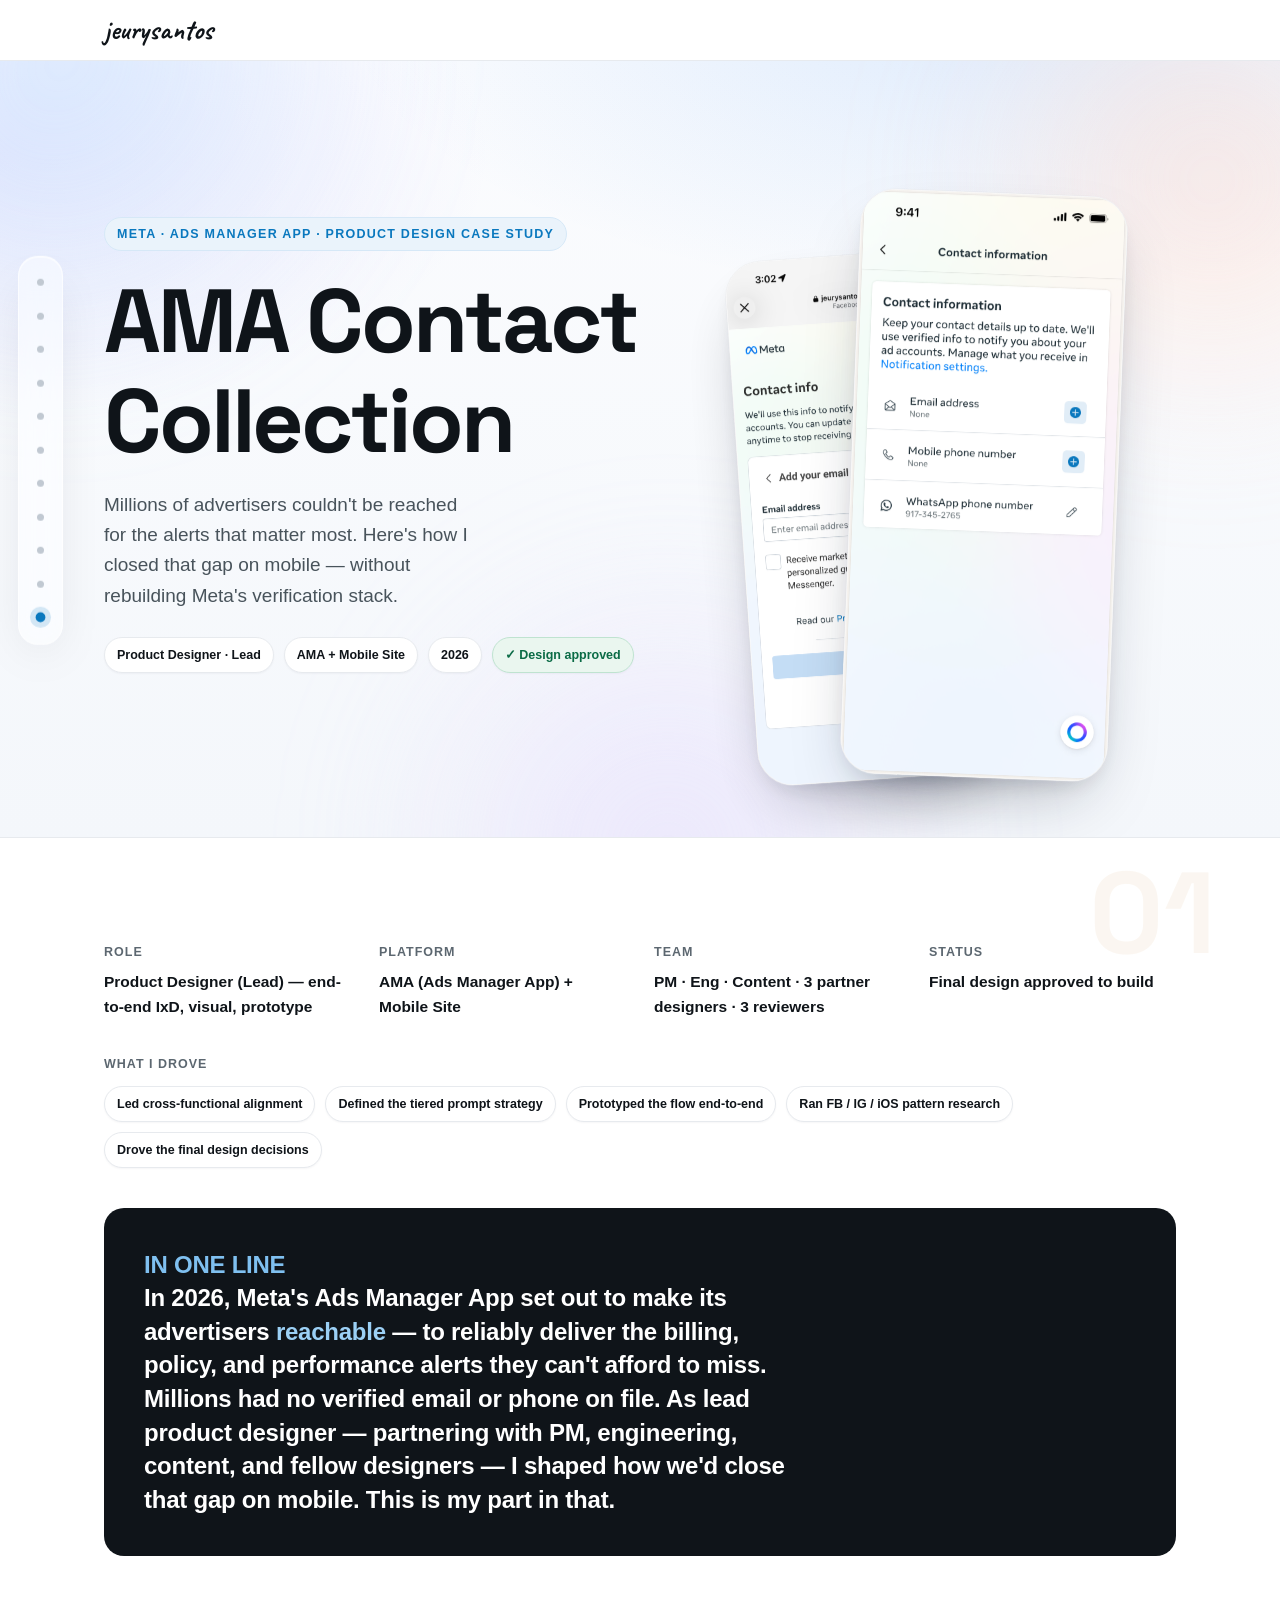
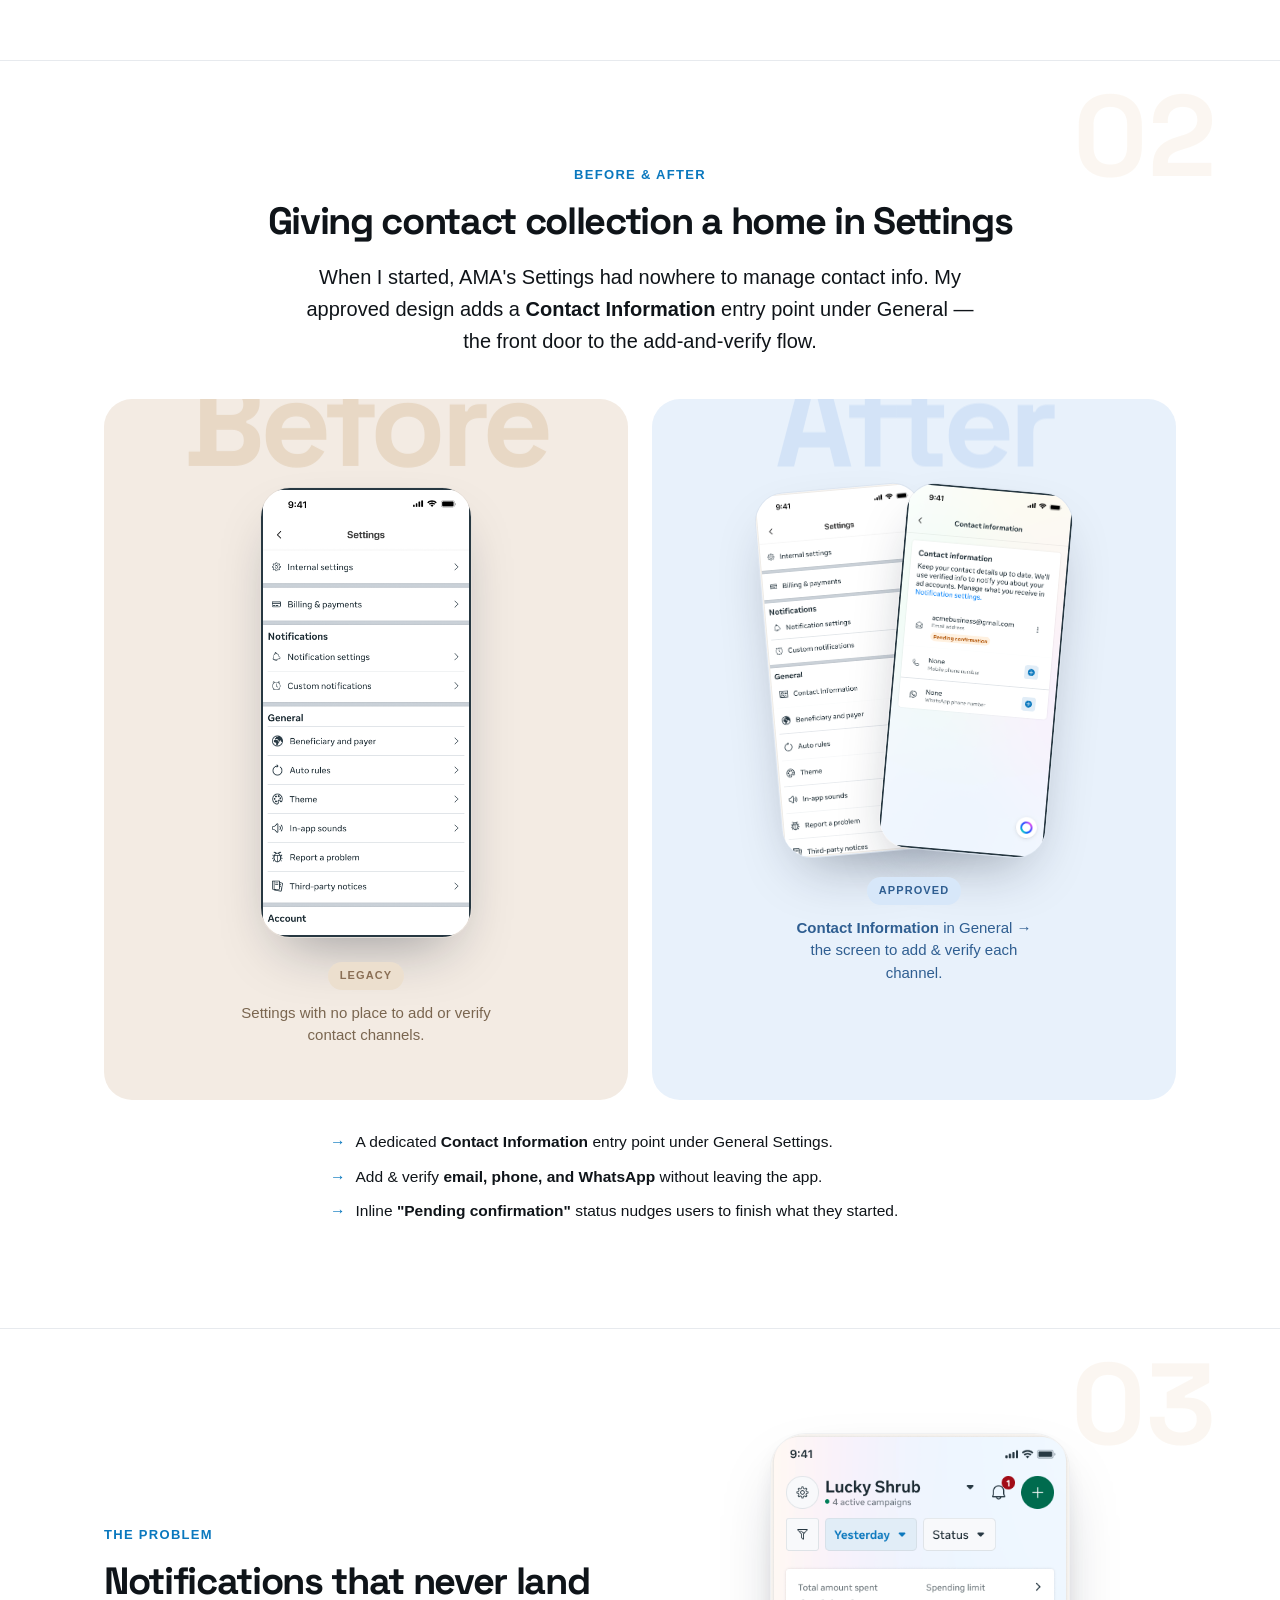
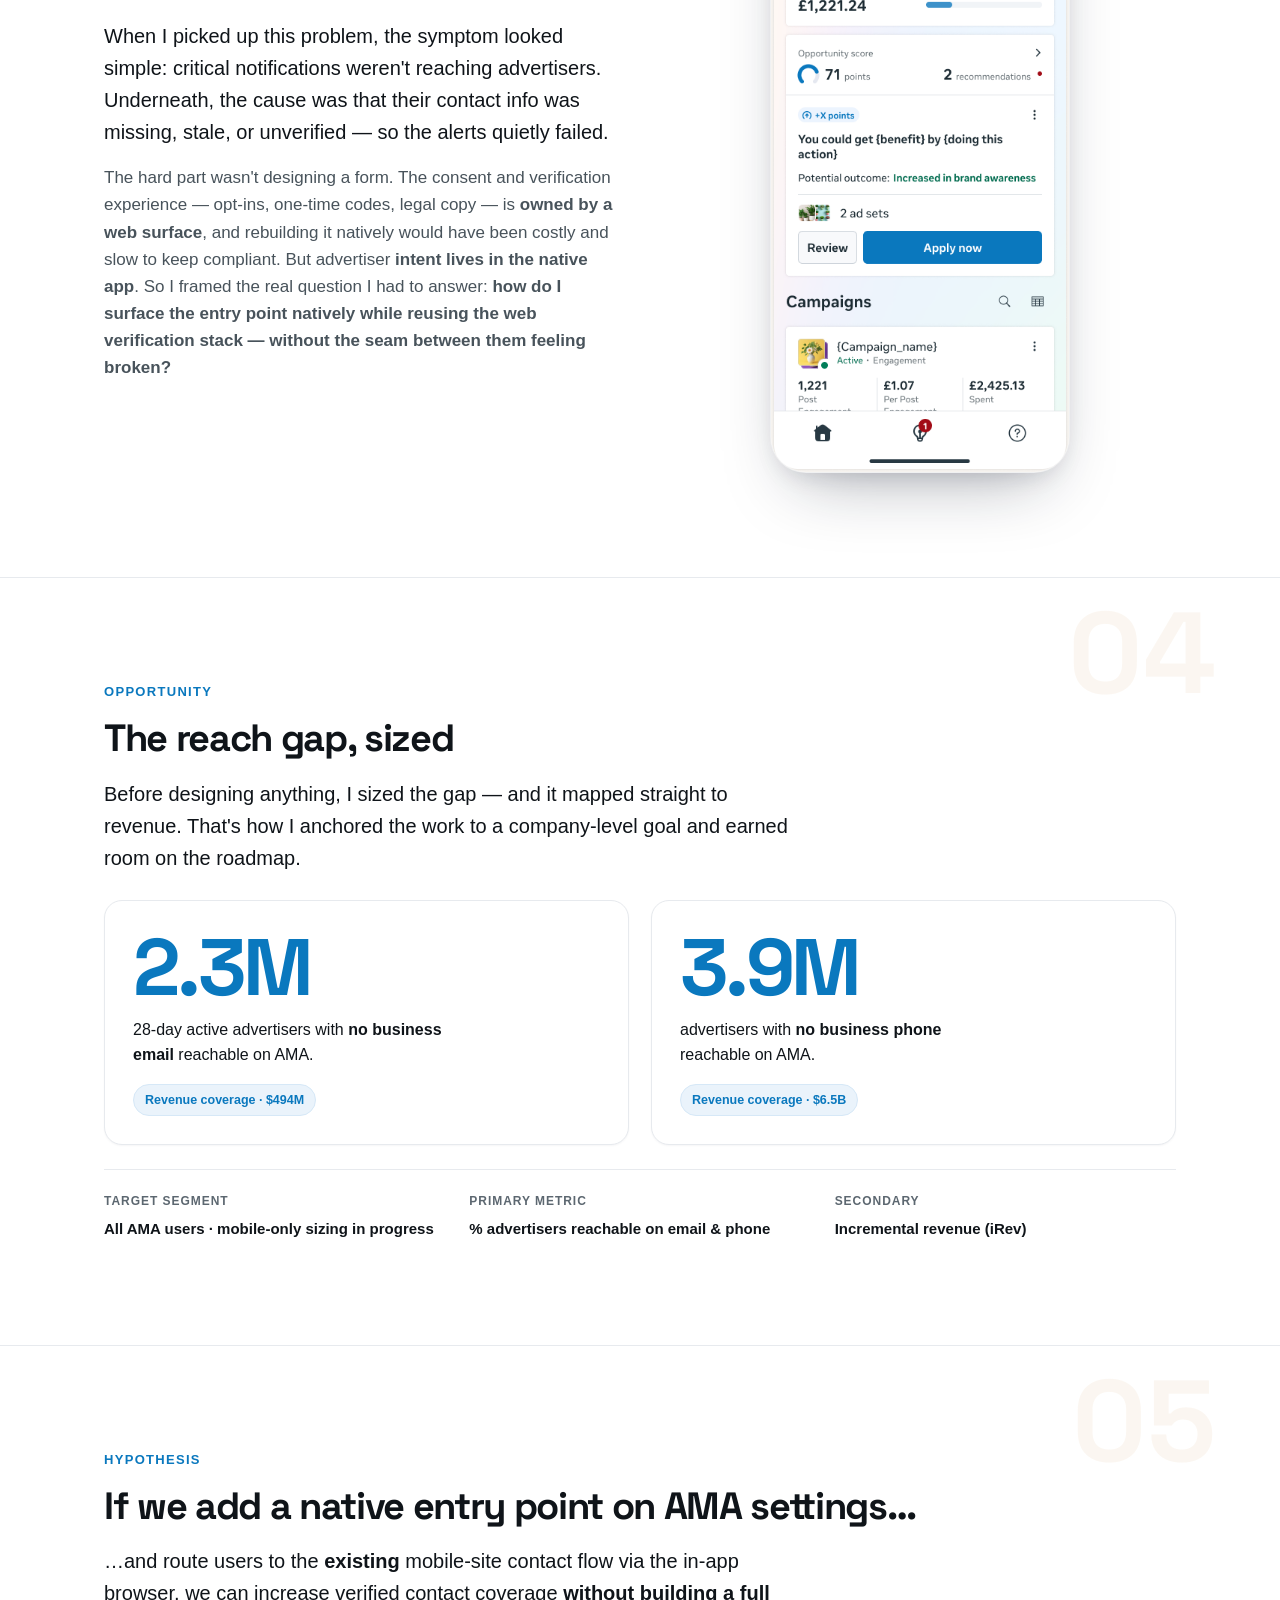
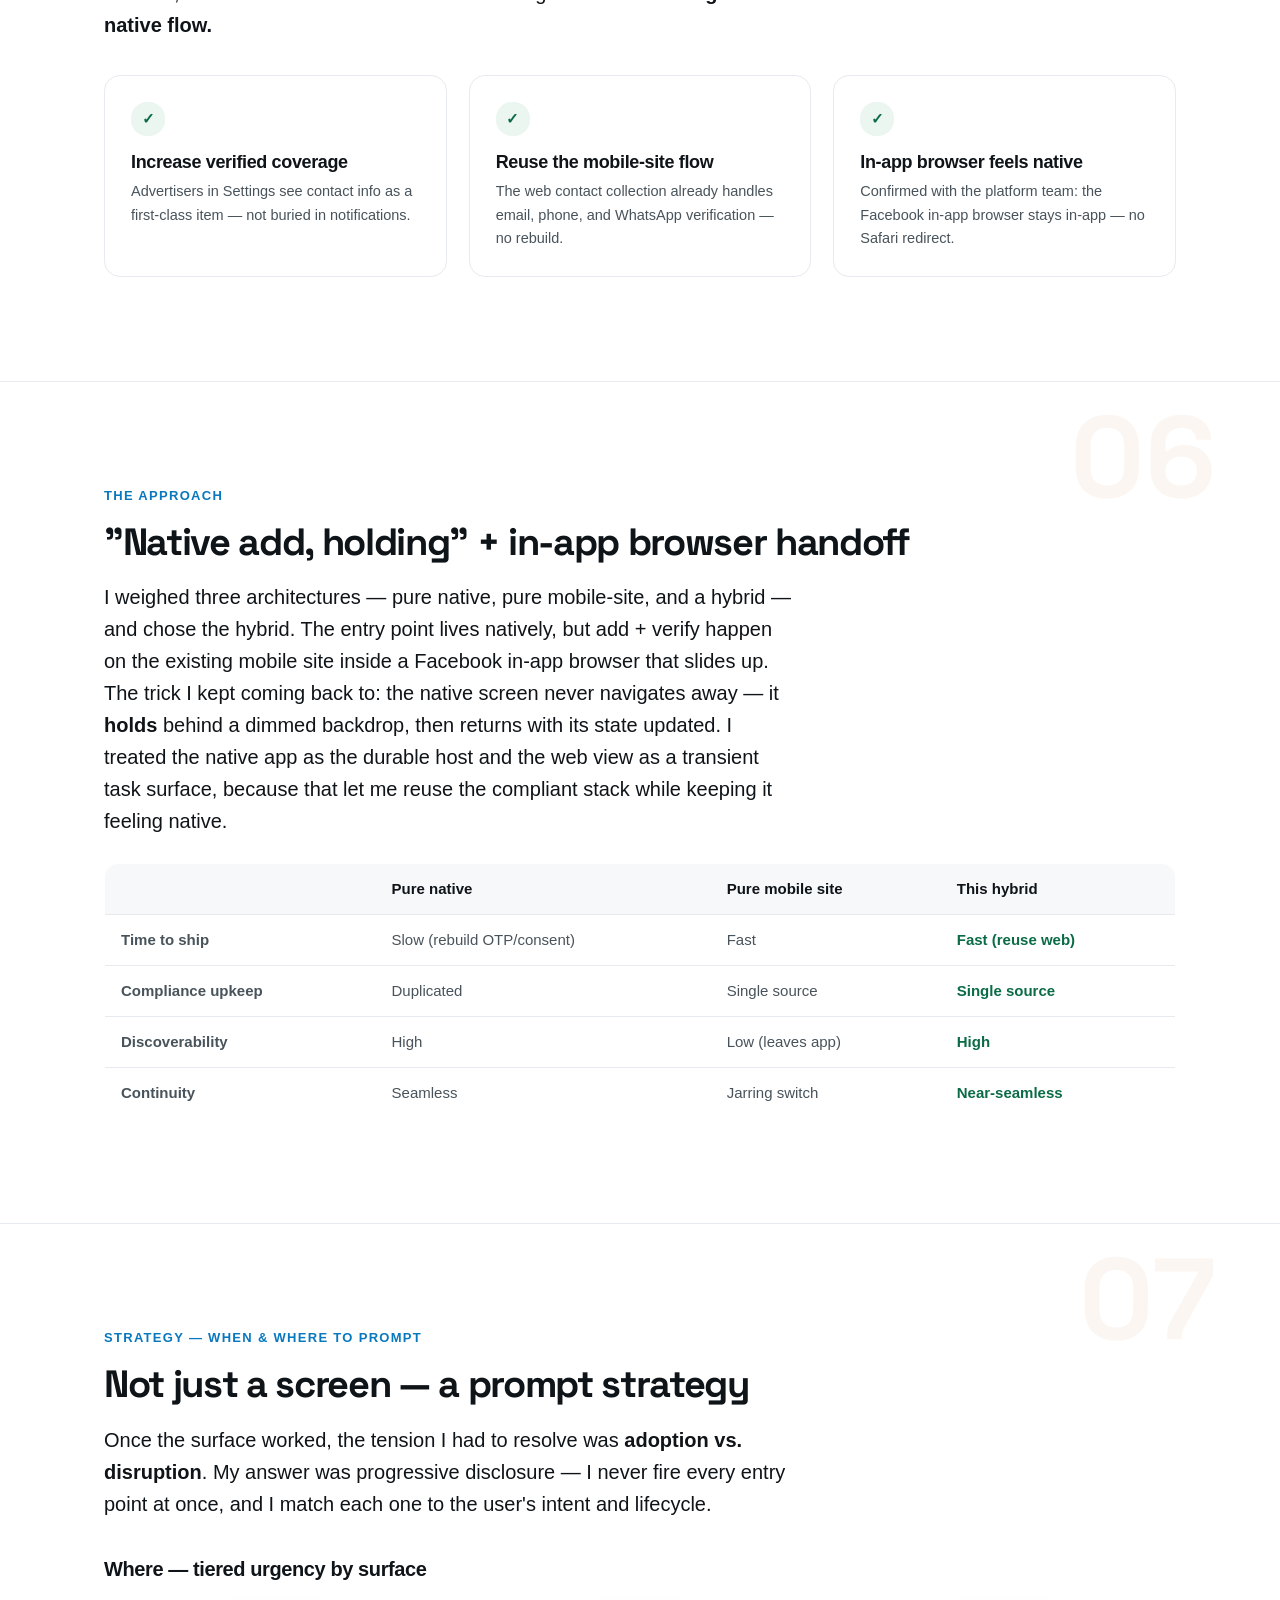
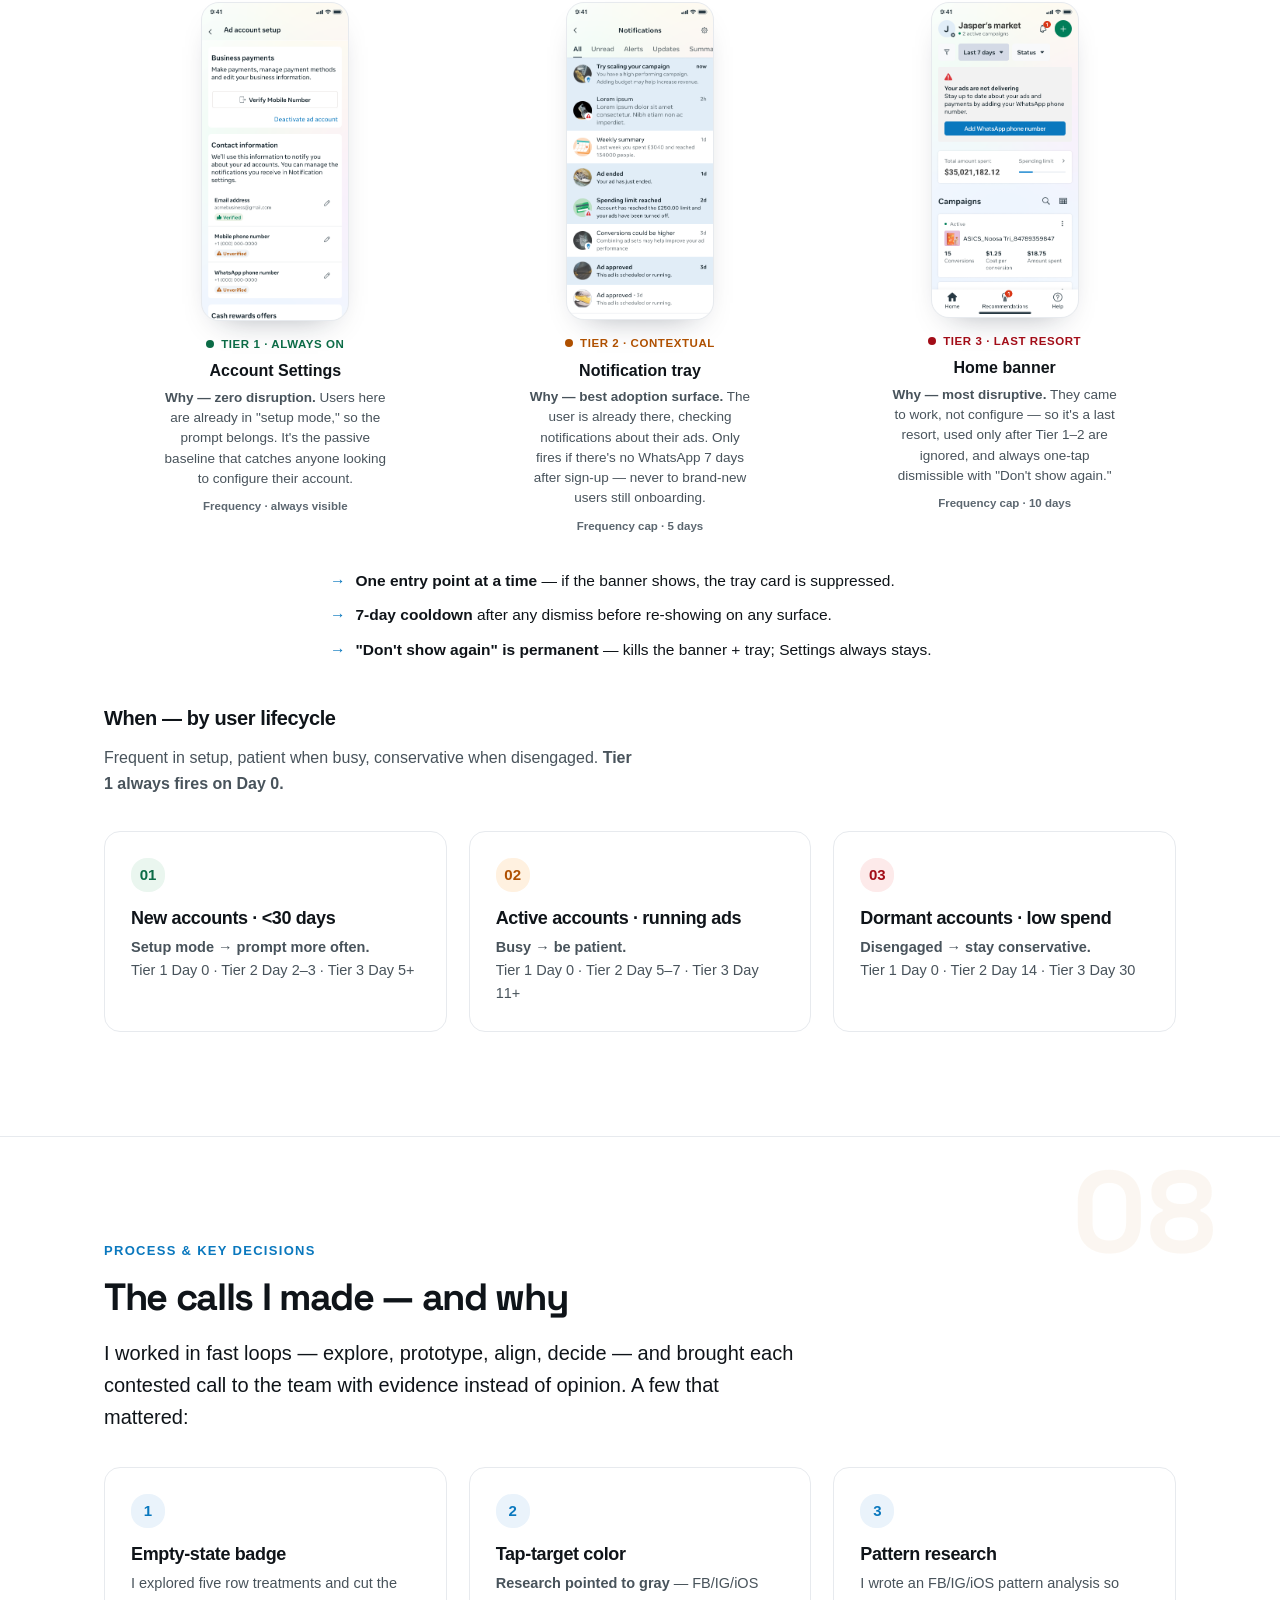
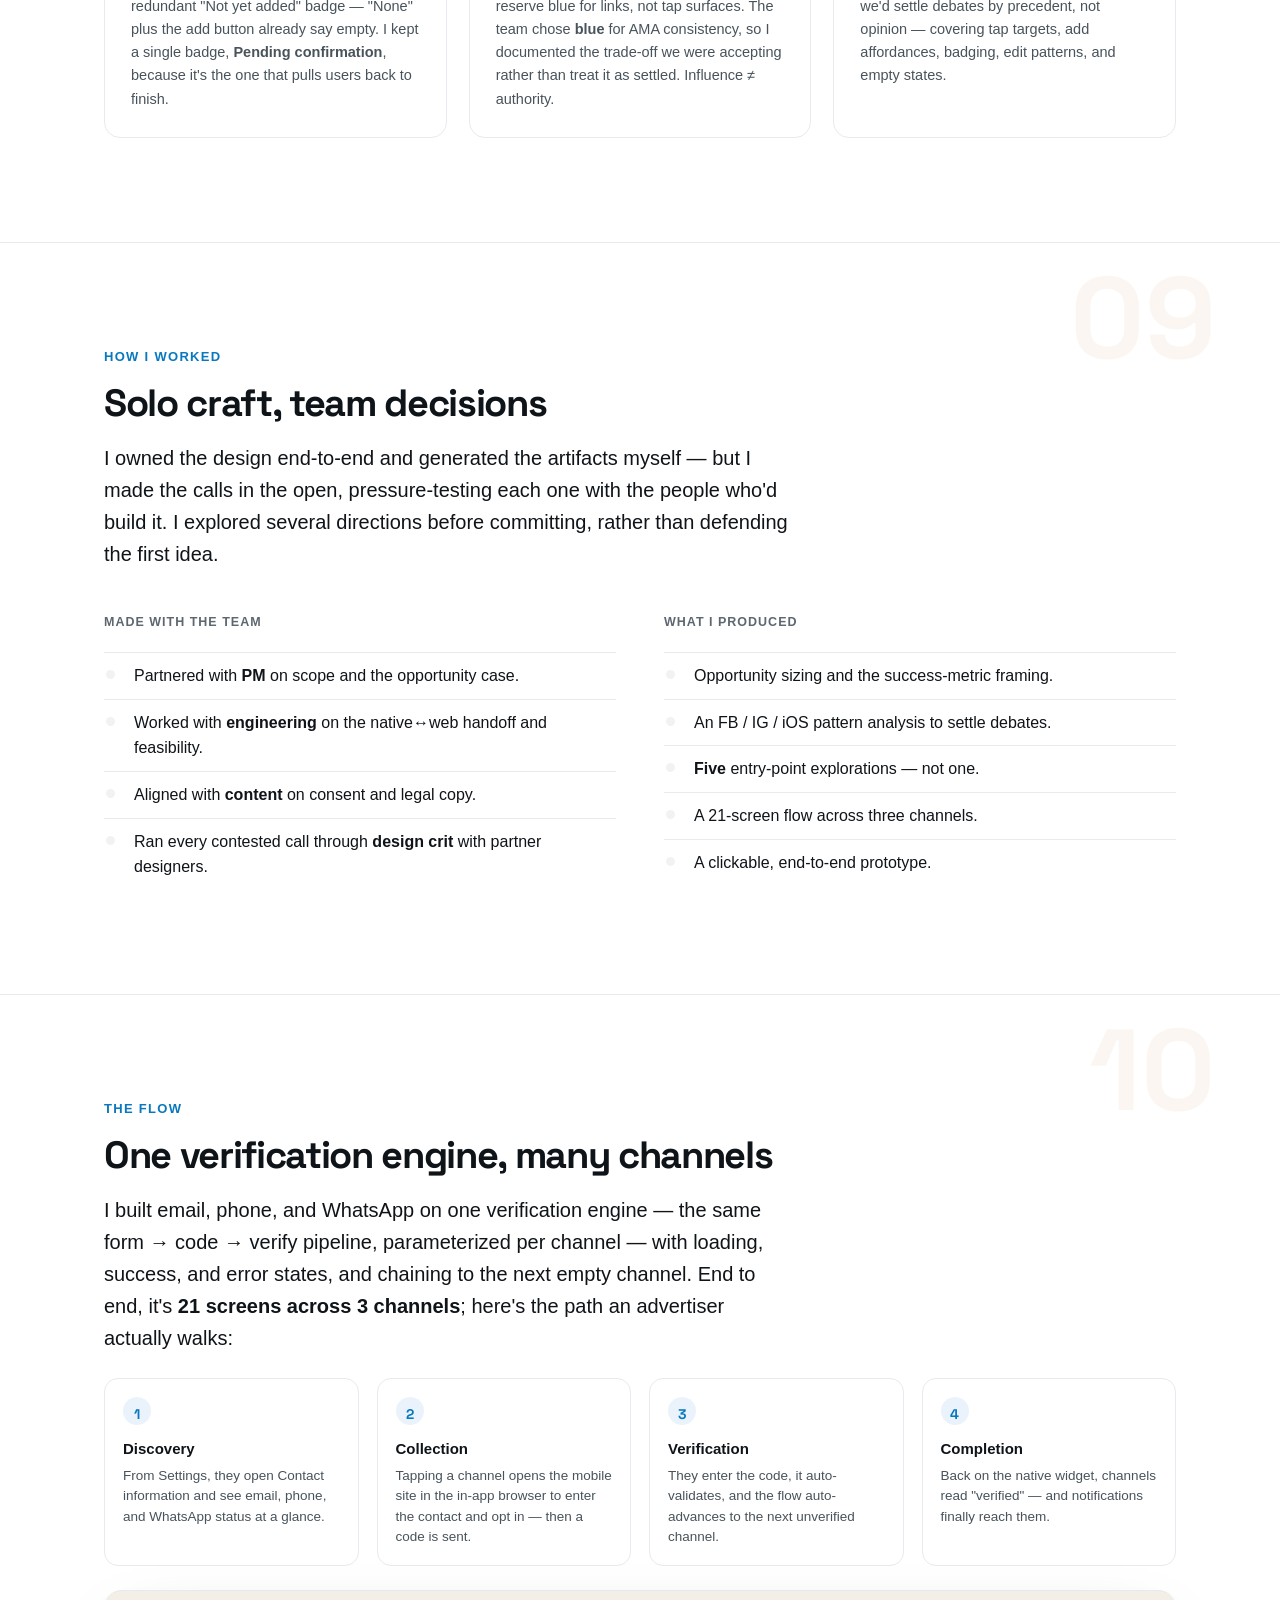
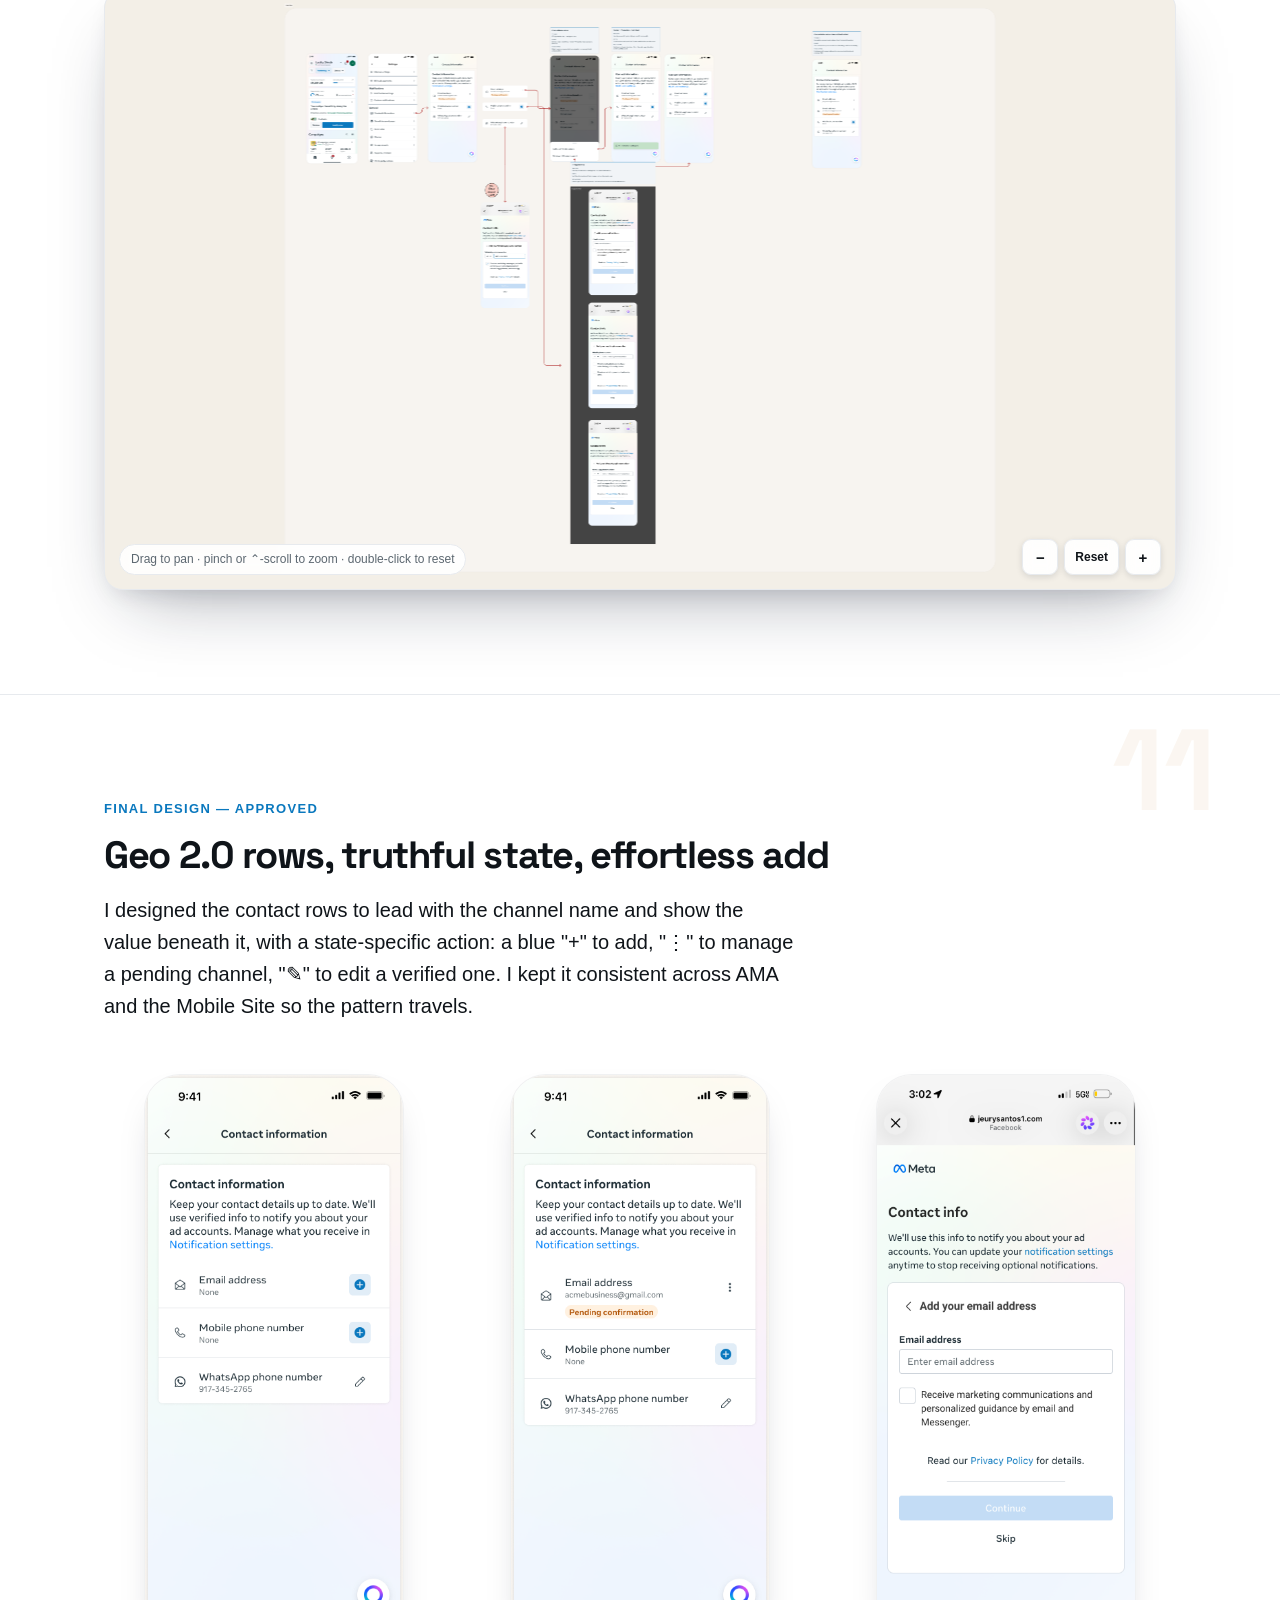
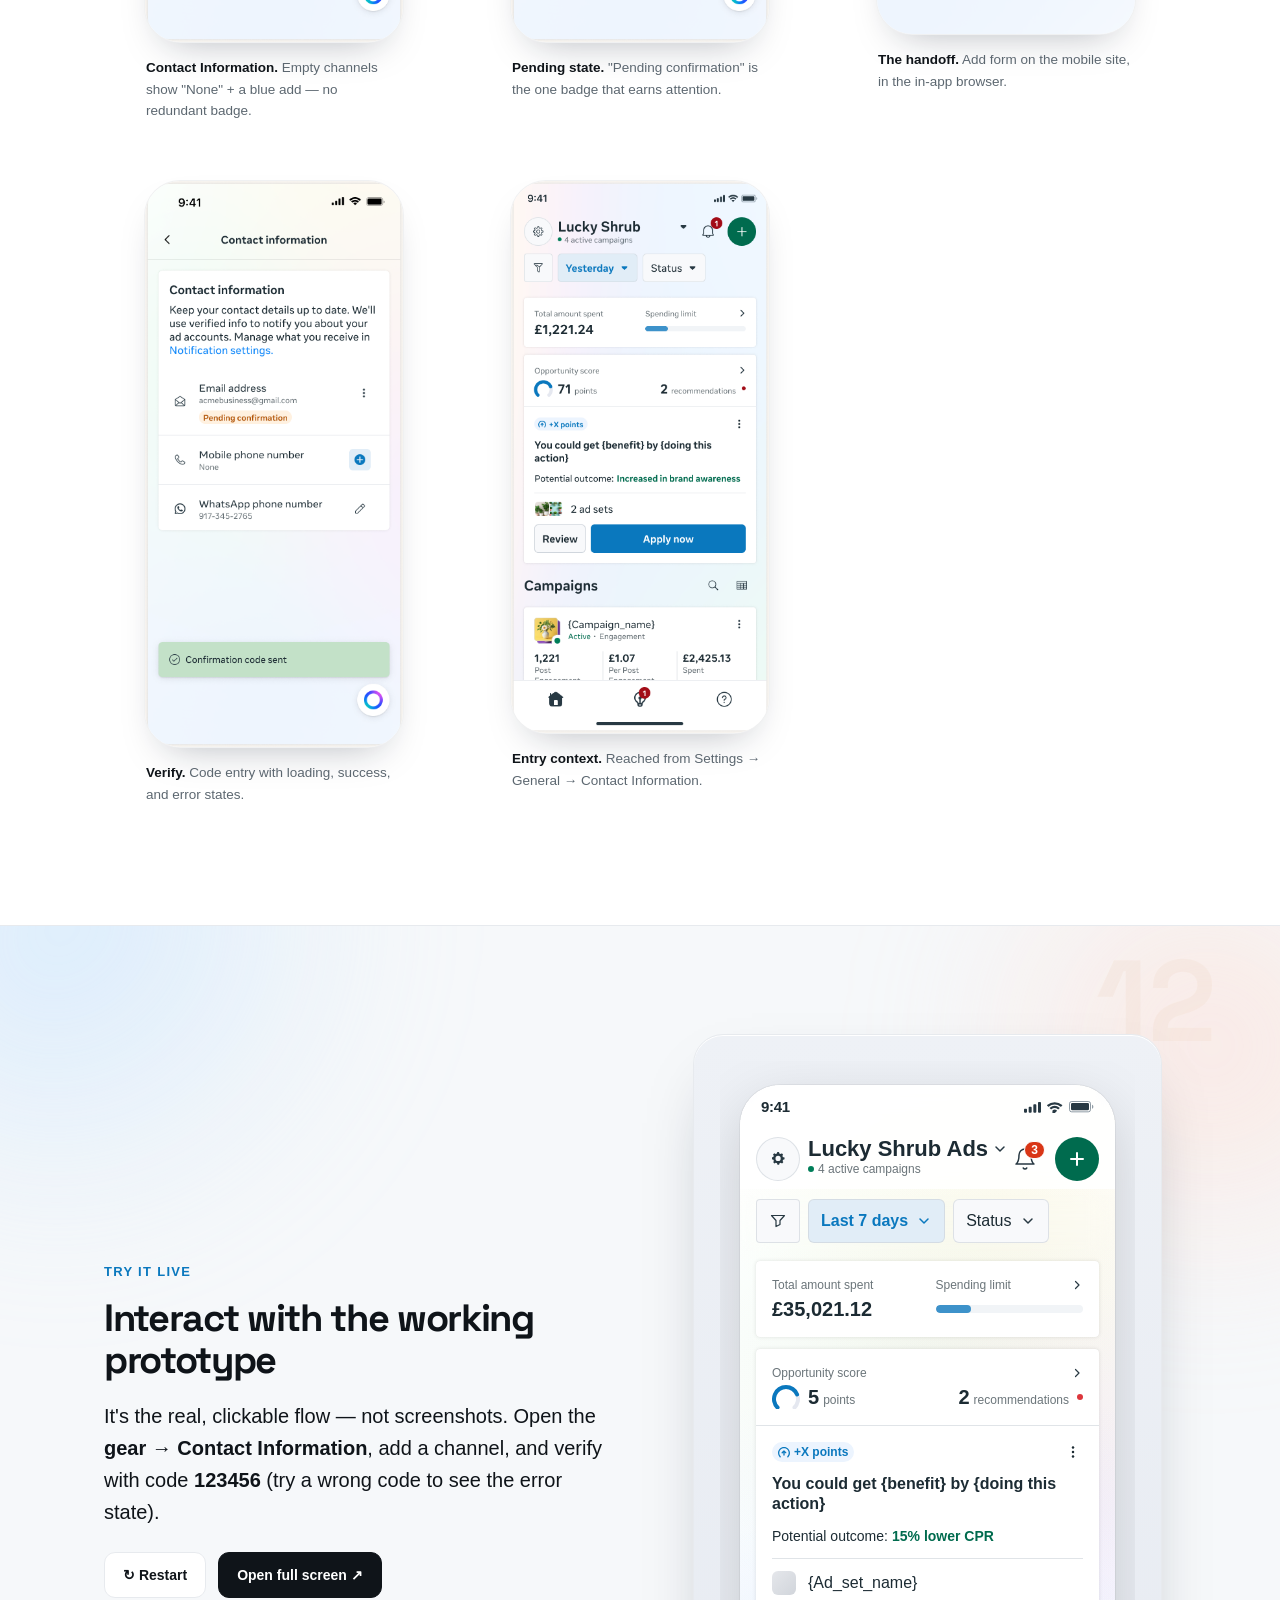
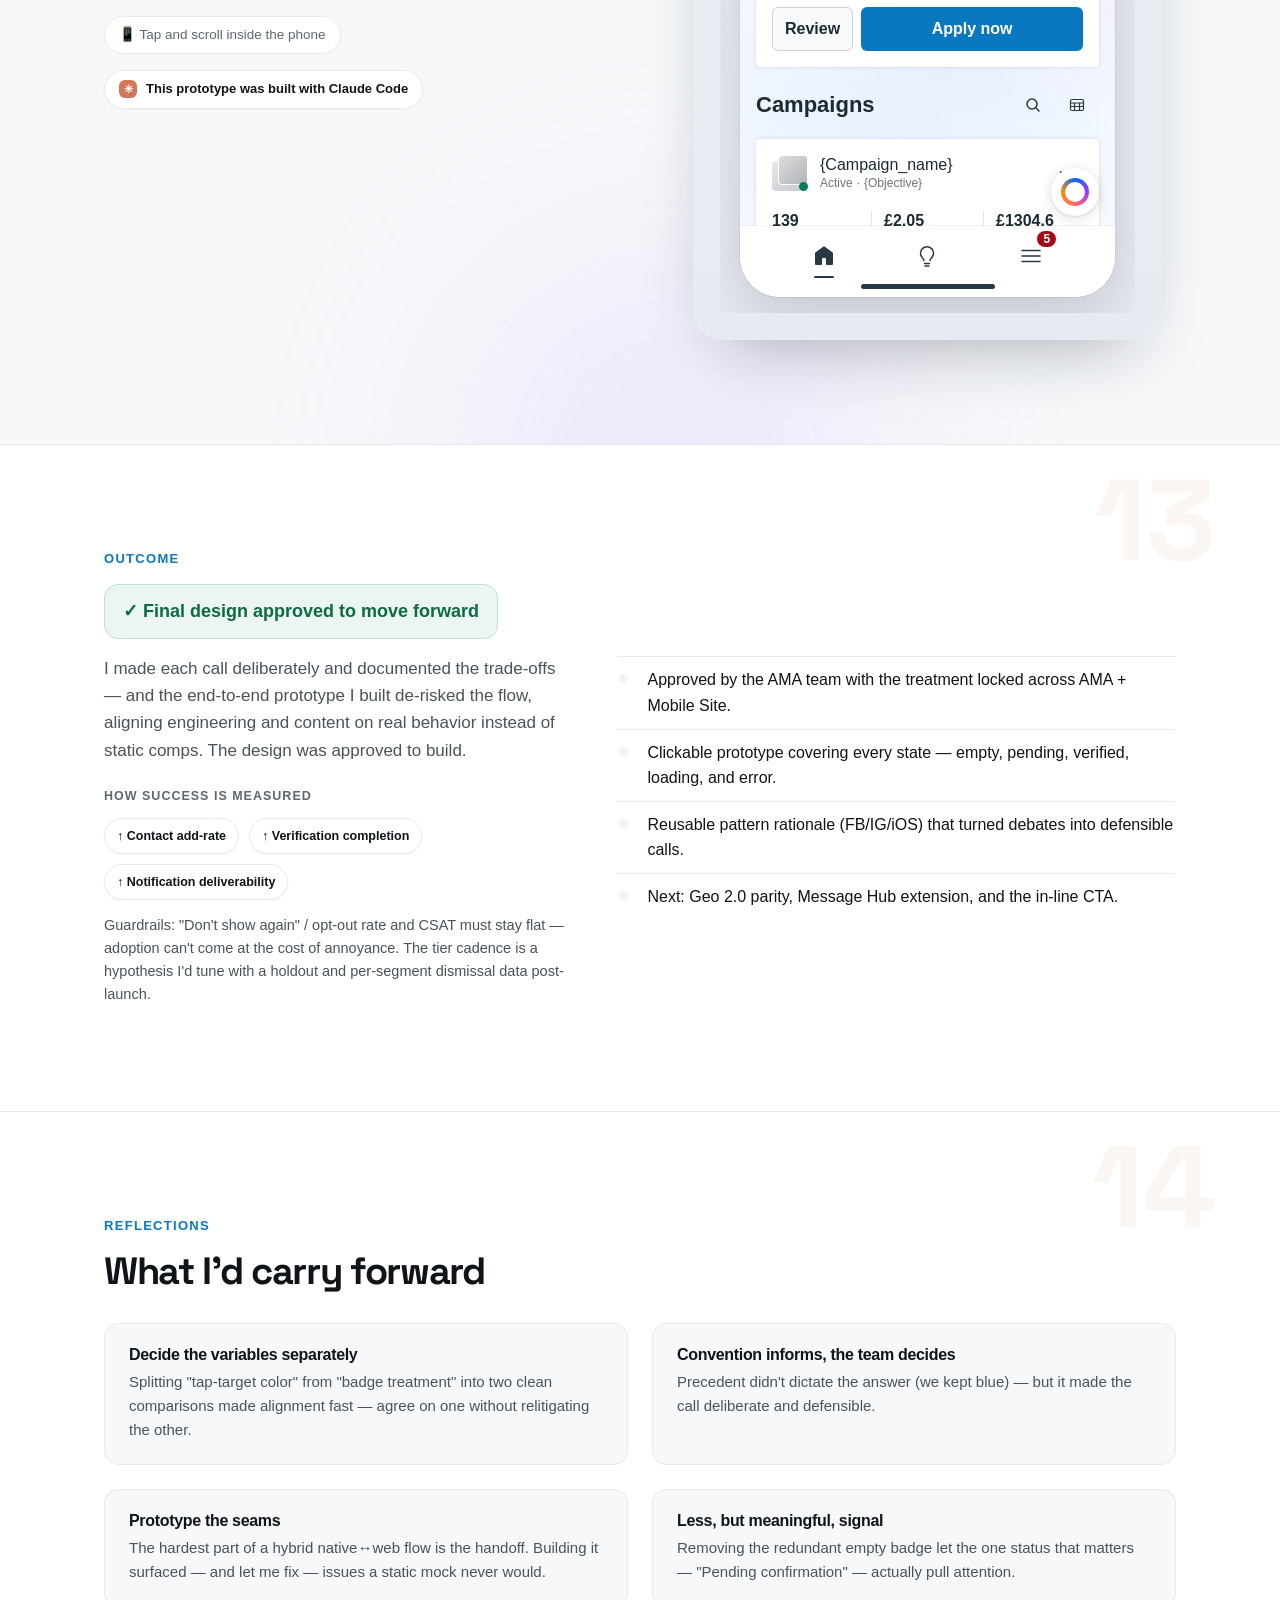
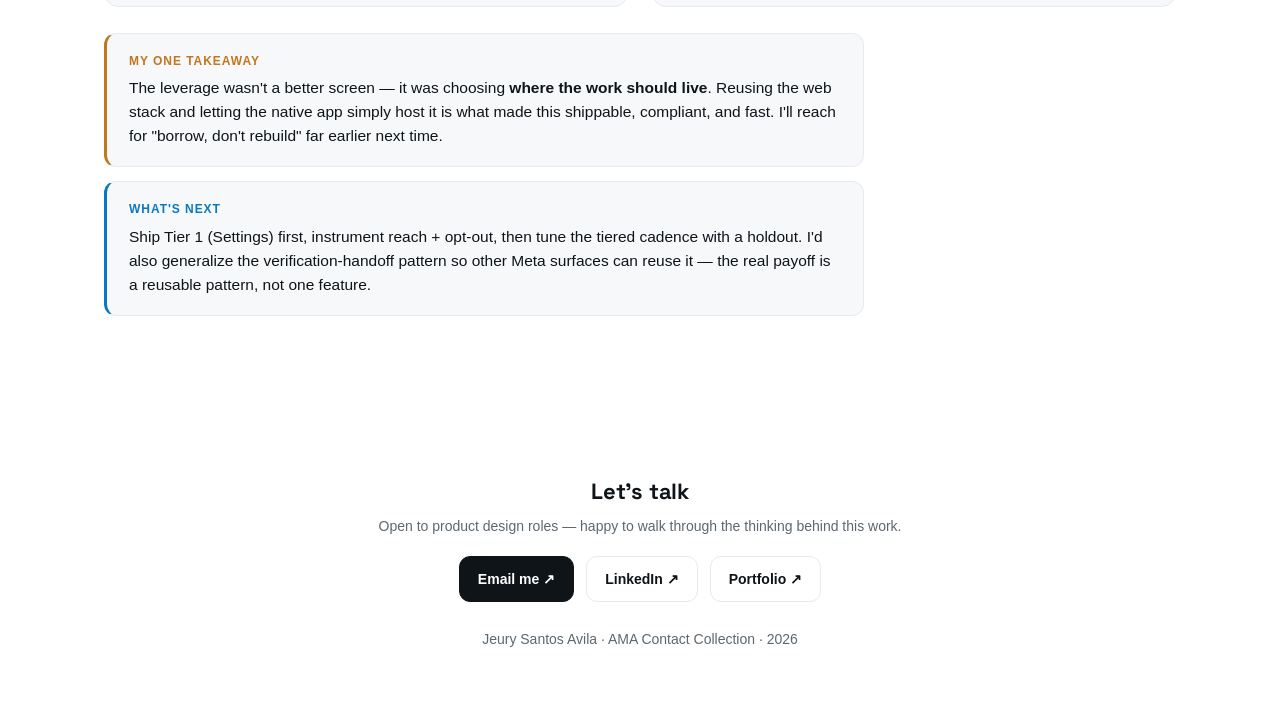
==== commit a7ab8ec3: "Case study wordmark: match landing aura-gradient hover on both pages" ====
--- a/case-study/index.html
+++ b/case-study/index.html
@@ -54,7 +54,7 @@
   nav{position:sticky;top:0;z-index:50;background:rgba(255,255,255,.82);backdrop-filter:saturate(180%) blur(12px);border-bottom:1px solid var(--line);}
   nav .wrap{display:flex;align-items:center;justify-content:space-between;height:60px;}
   .brand{font-family:'Caveat',cursive;font-weight:700;font-size:28px;line-height:1;color:var(--ink);text-decoration:none;transition:color .3s,filter .3s;}
-  .brand:hover{color:var(--blue);filter:drop-shadow(0 0 12px rgba(10,120,190,.35));}
+  .brand:hover{background:linear-gradient(100deg,#1de9b6,#7d5cff,#ffb454);-webkit-background-clip:text;background-clip:text;-webkit-text-fill-color:transparent;color:transparent;filter:drop-shadow(0 0 12px rgba(125,92,255,.4));}
   .navlinks{display:flex;gap:26px;font-size:14px;font-weight:500;}
   .navlinks a{color:var(--body);}
   .navlinks a:hover{color:var(--ink);}
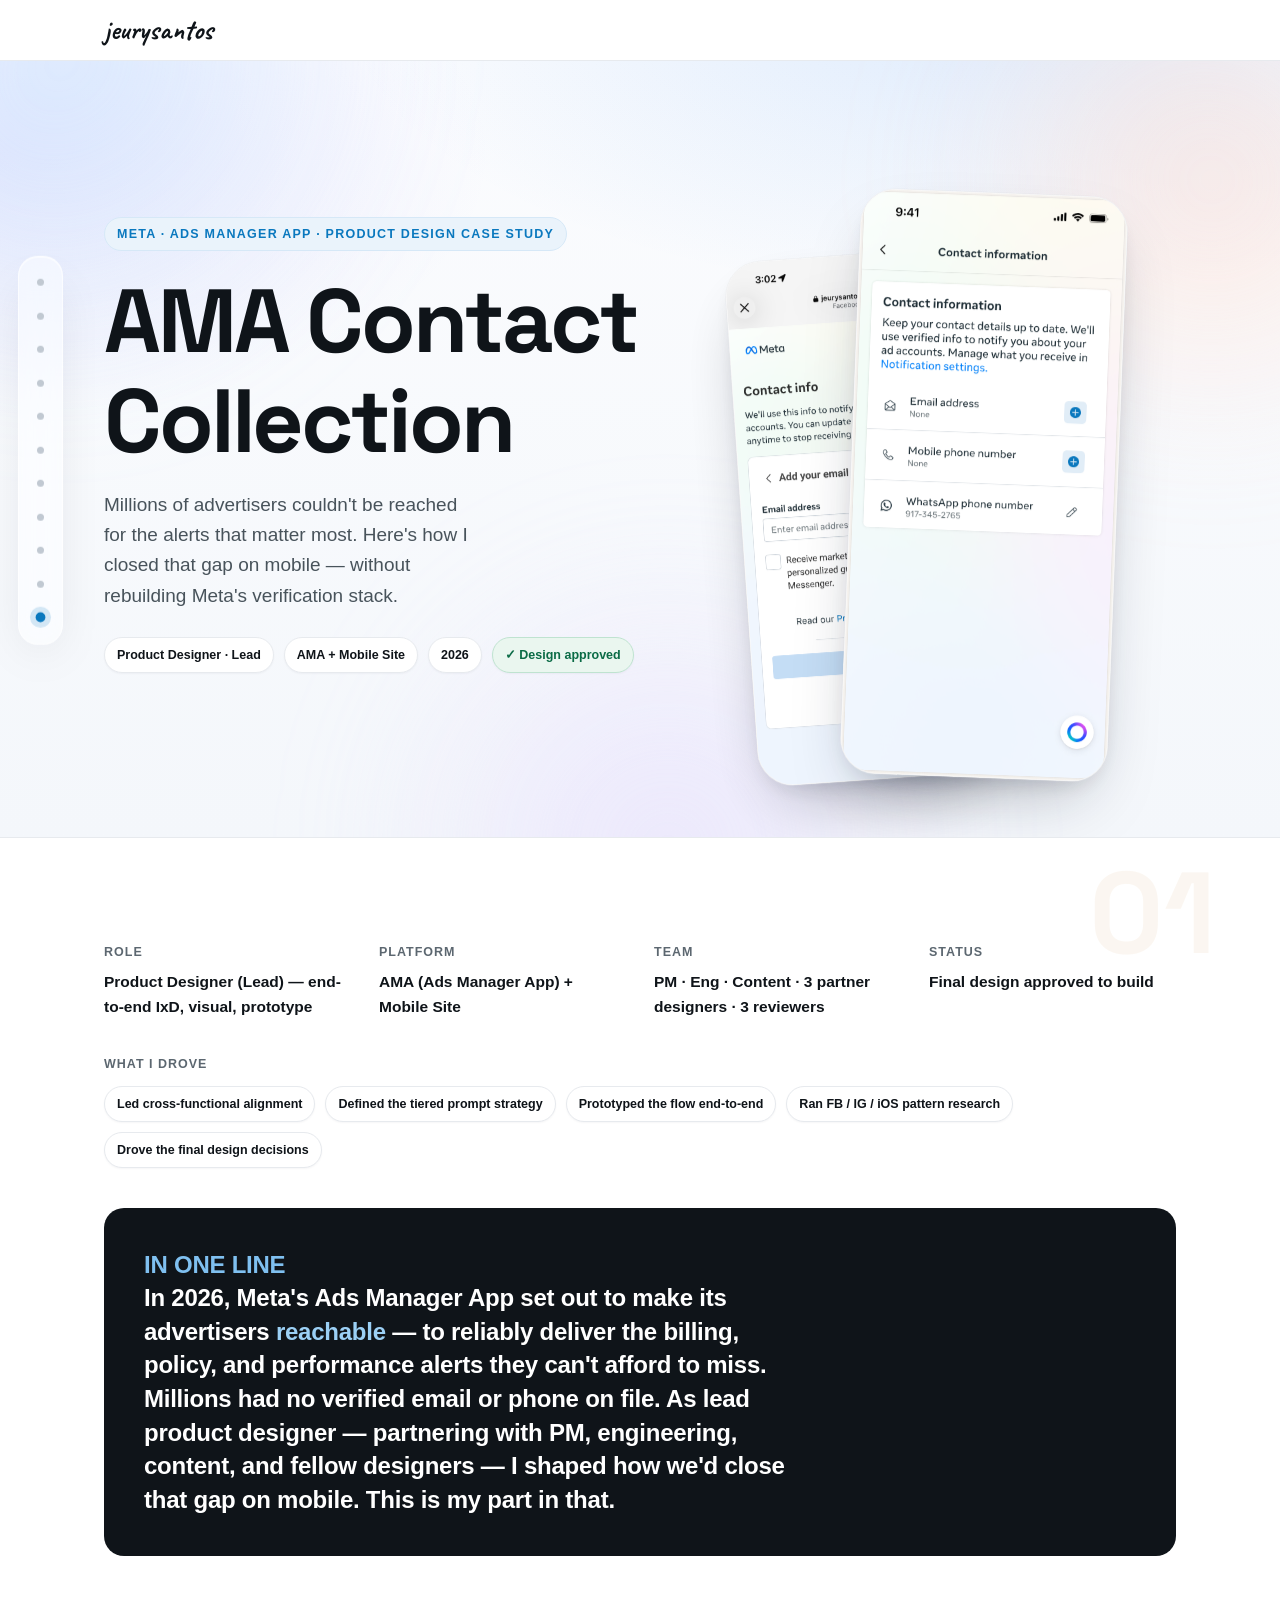
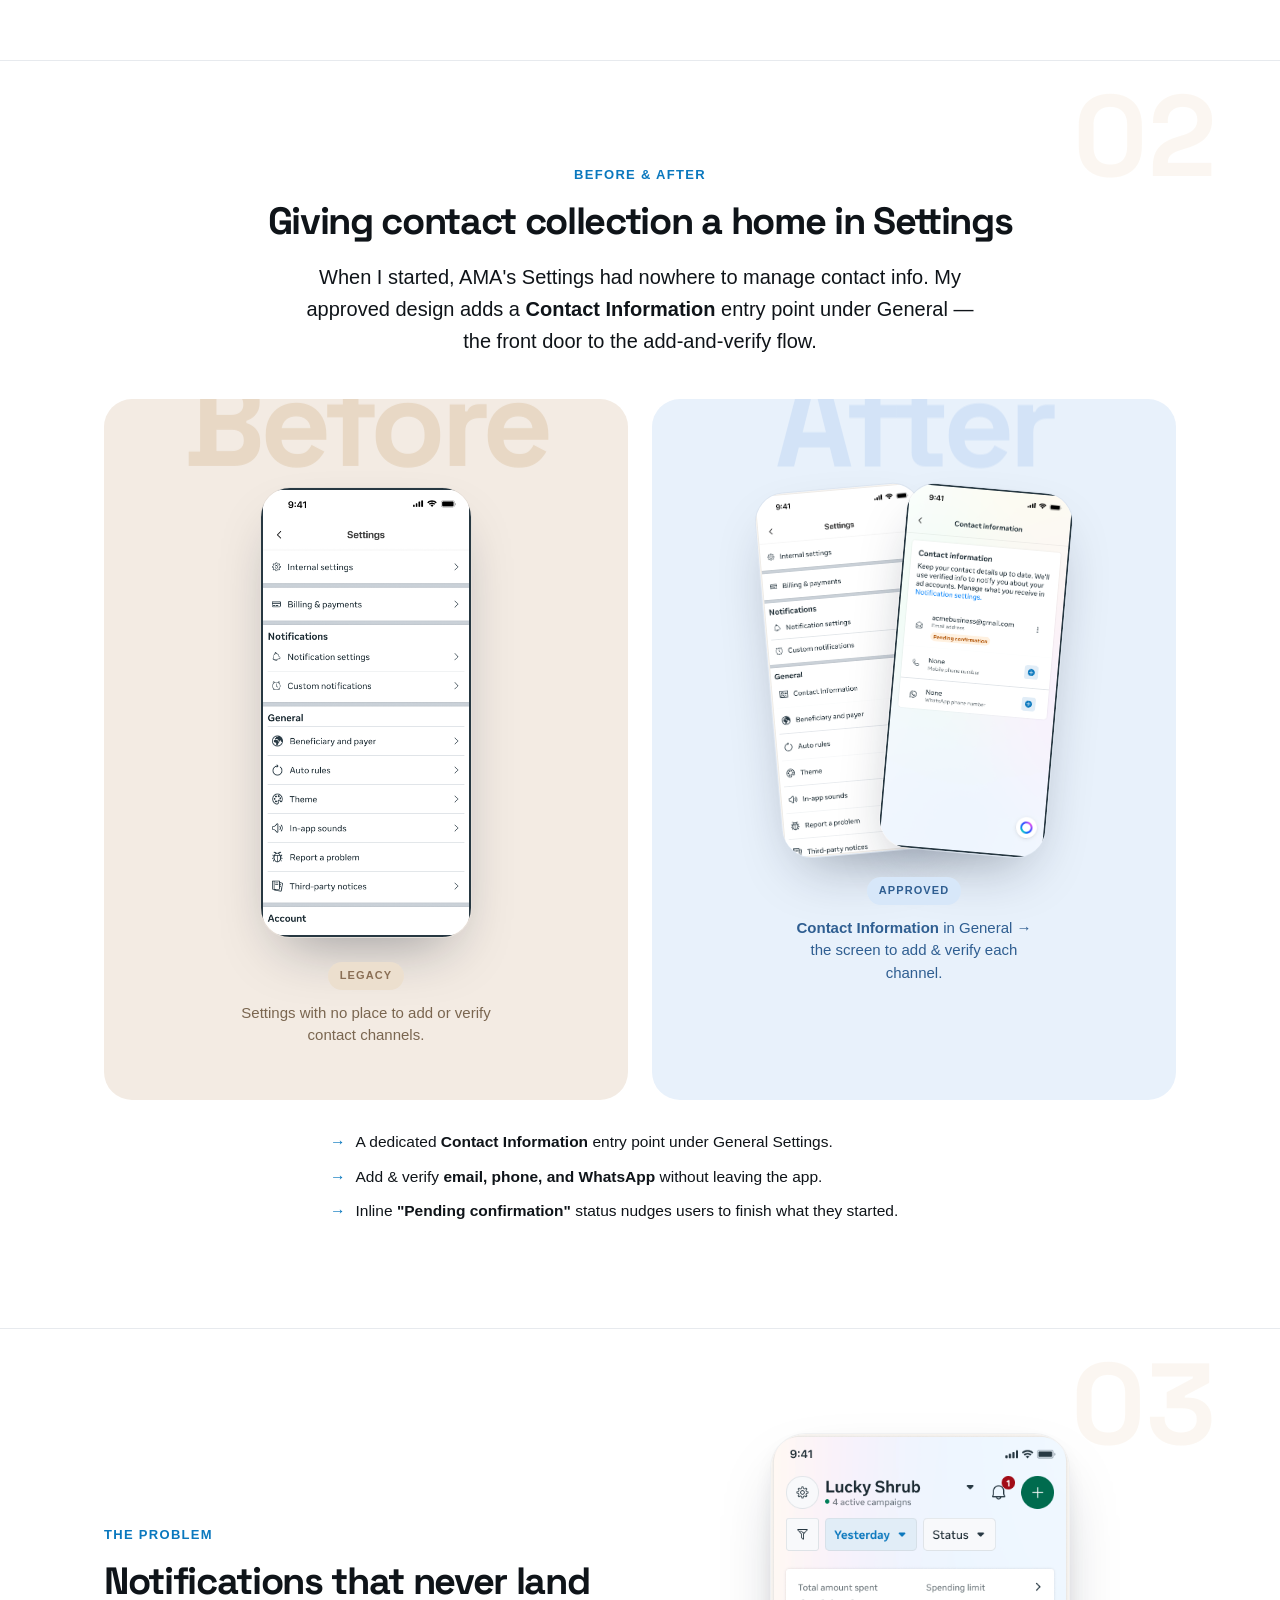
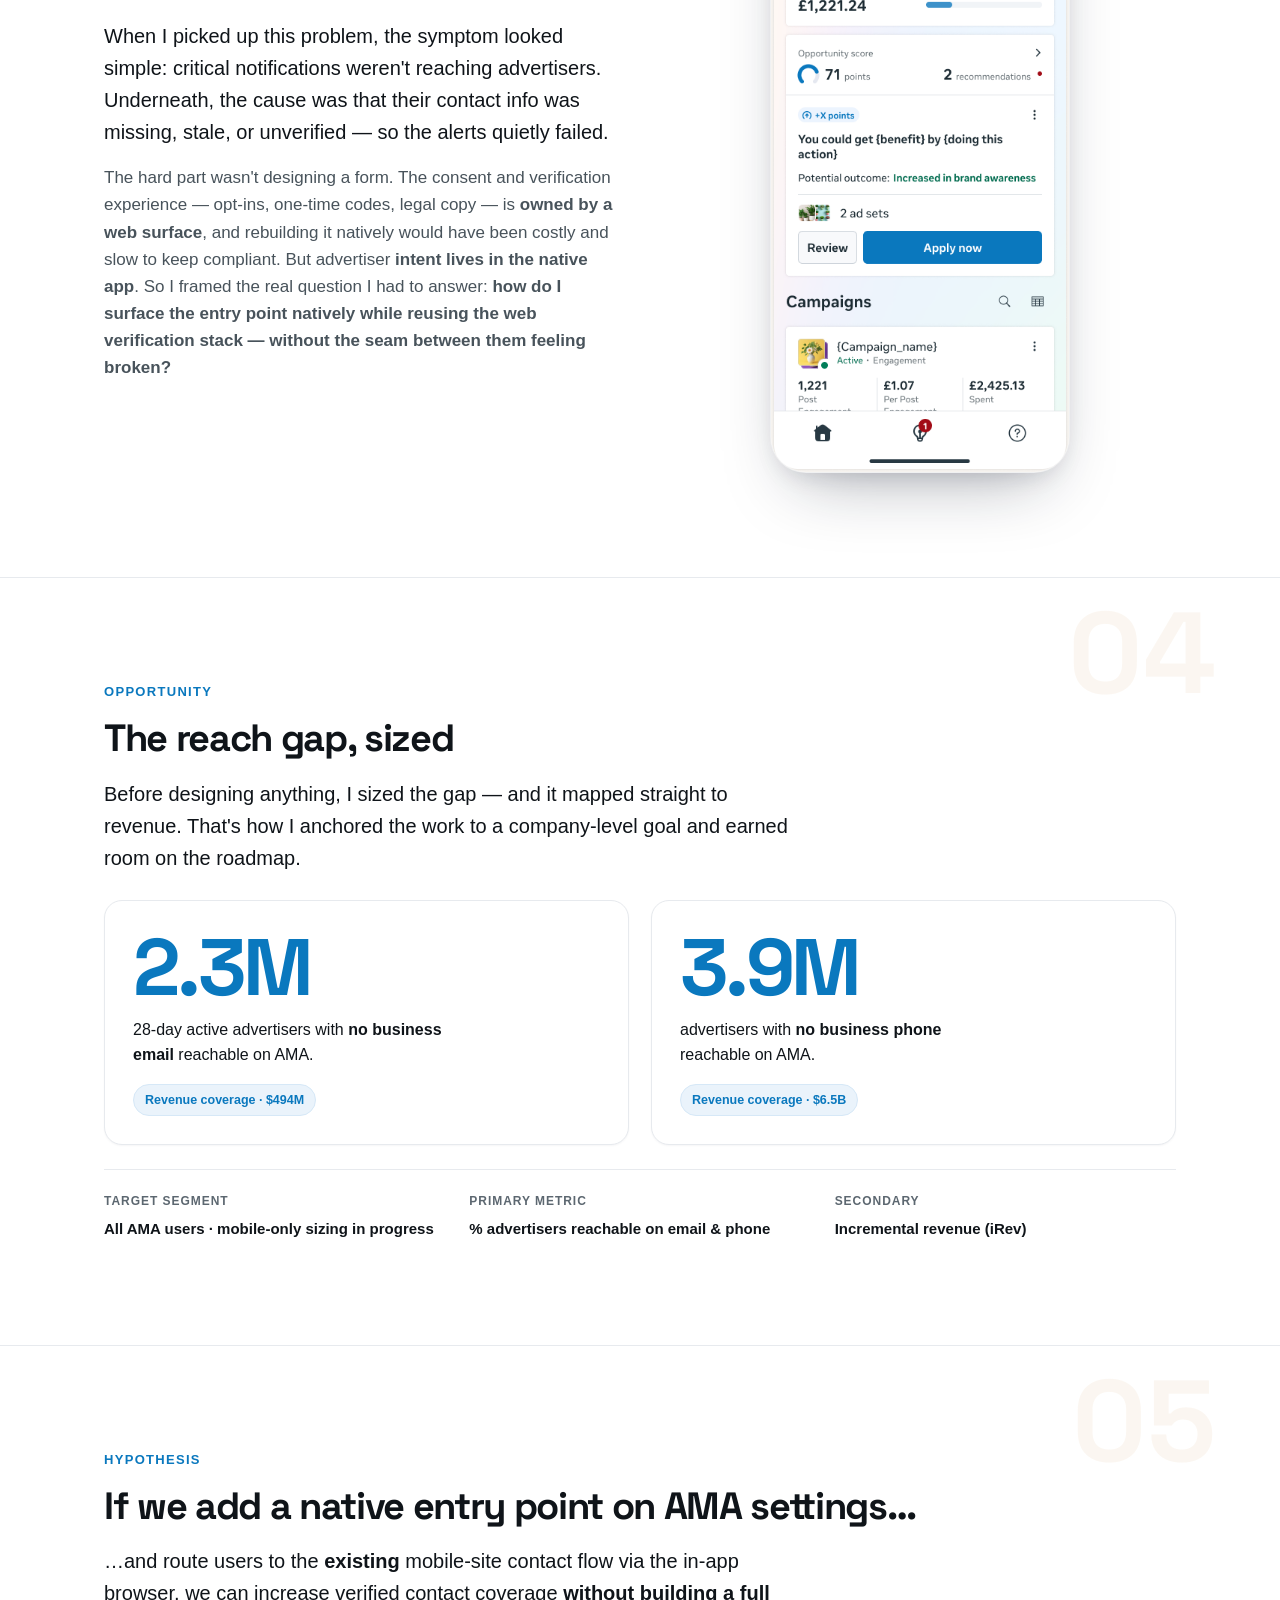
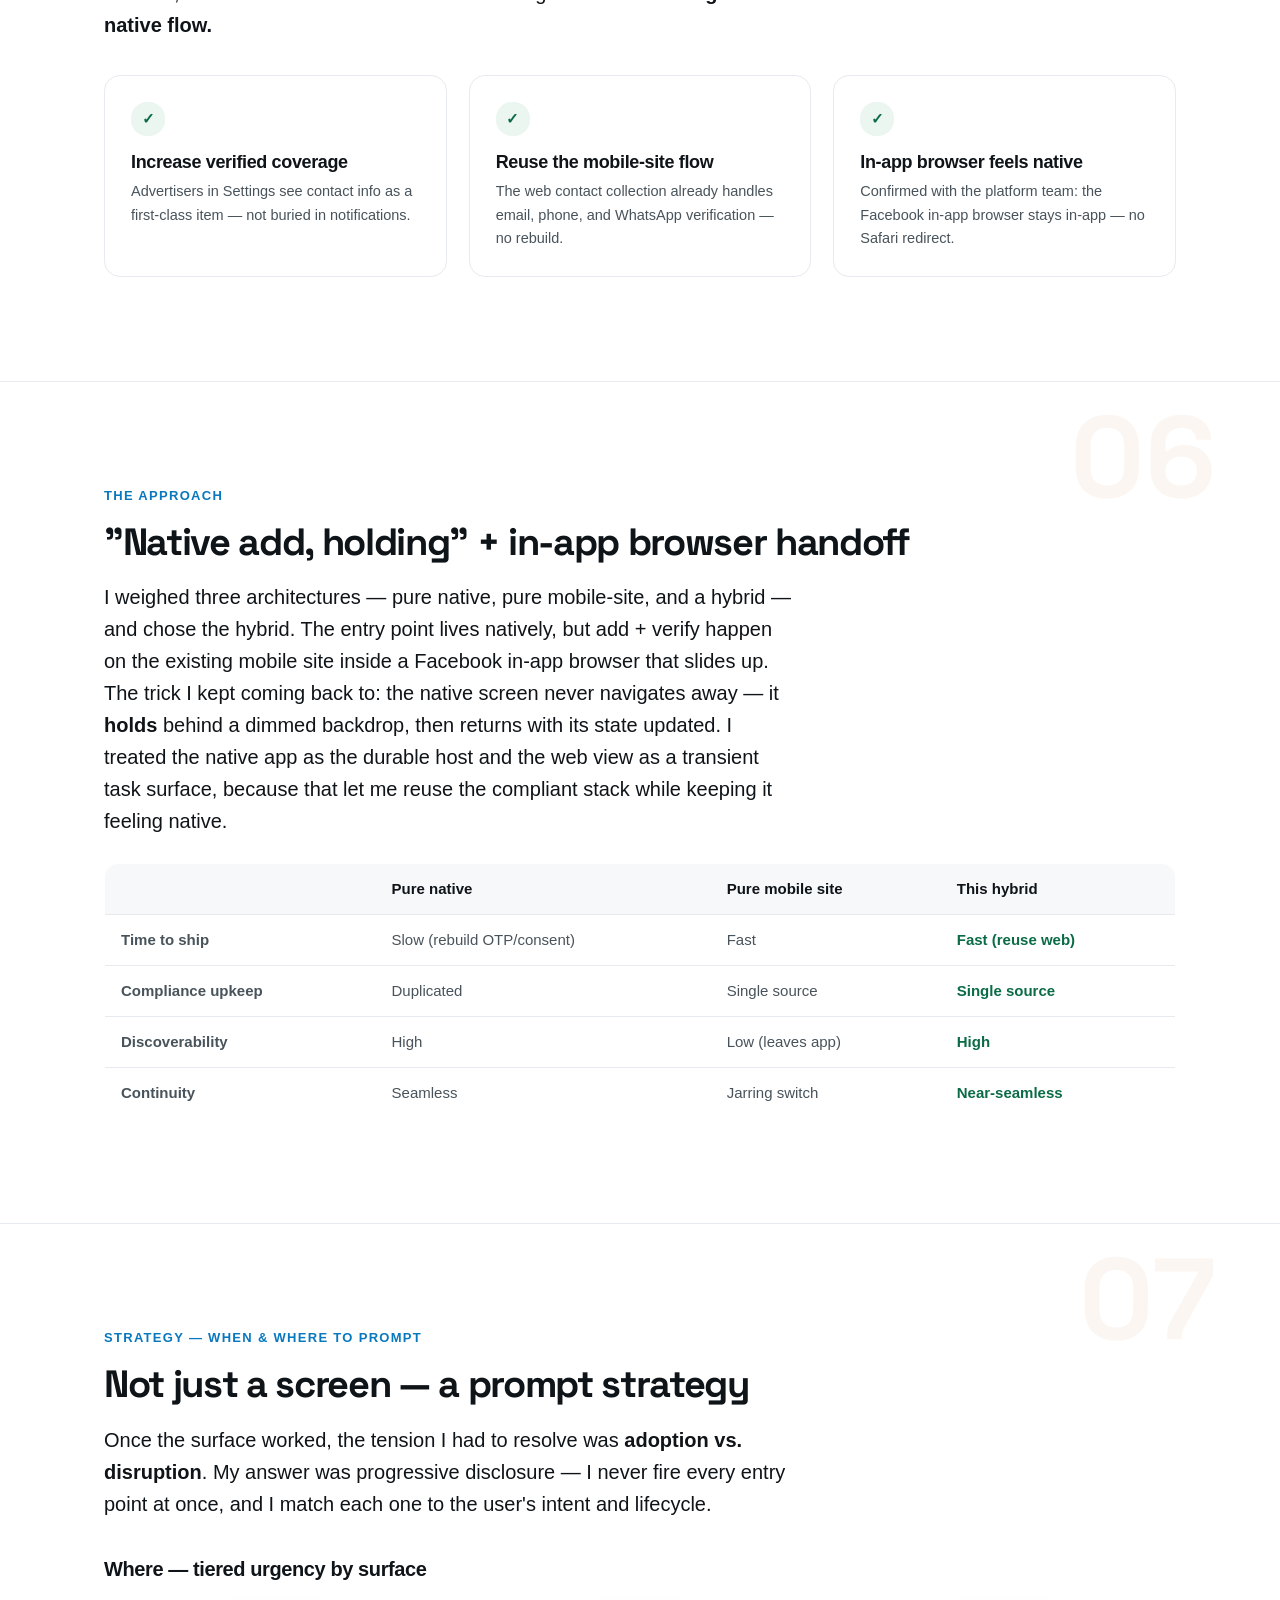
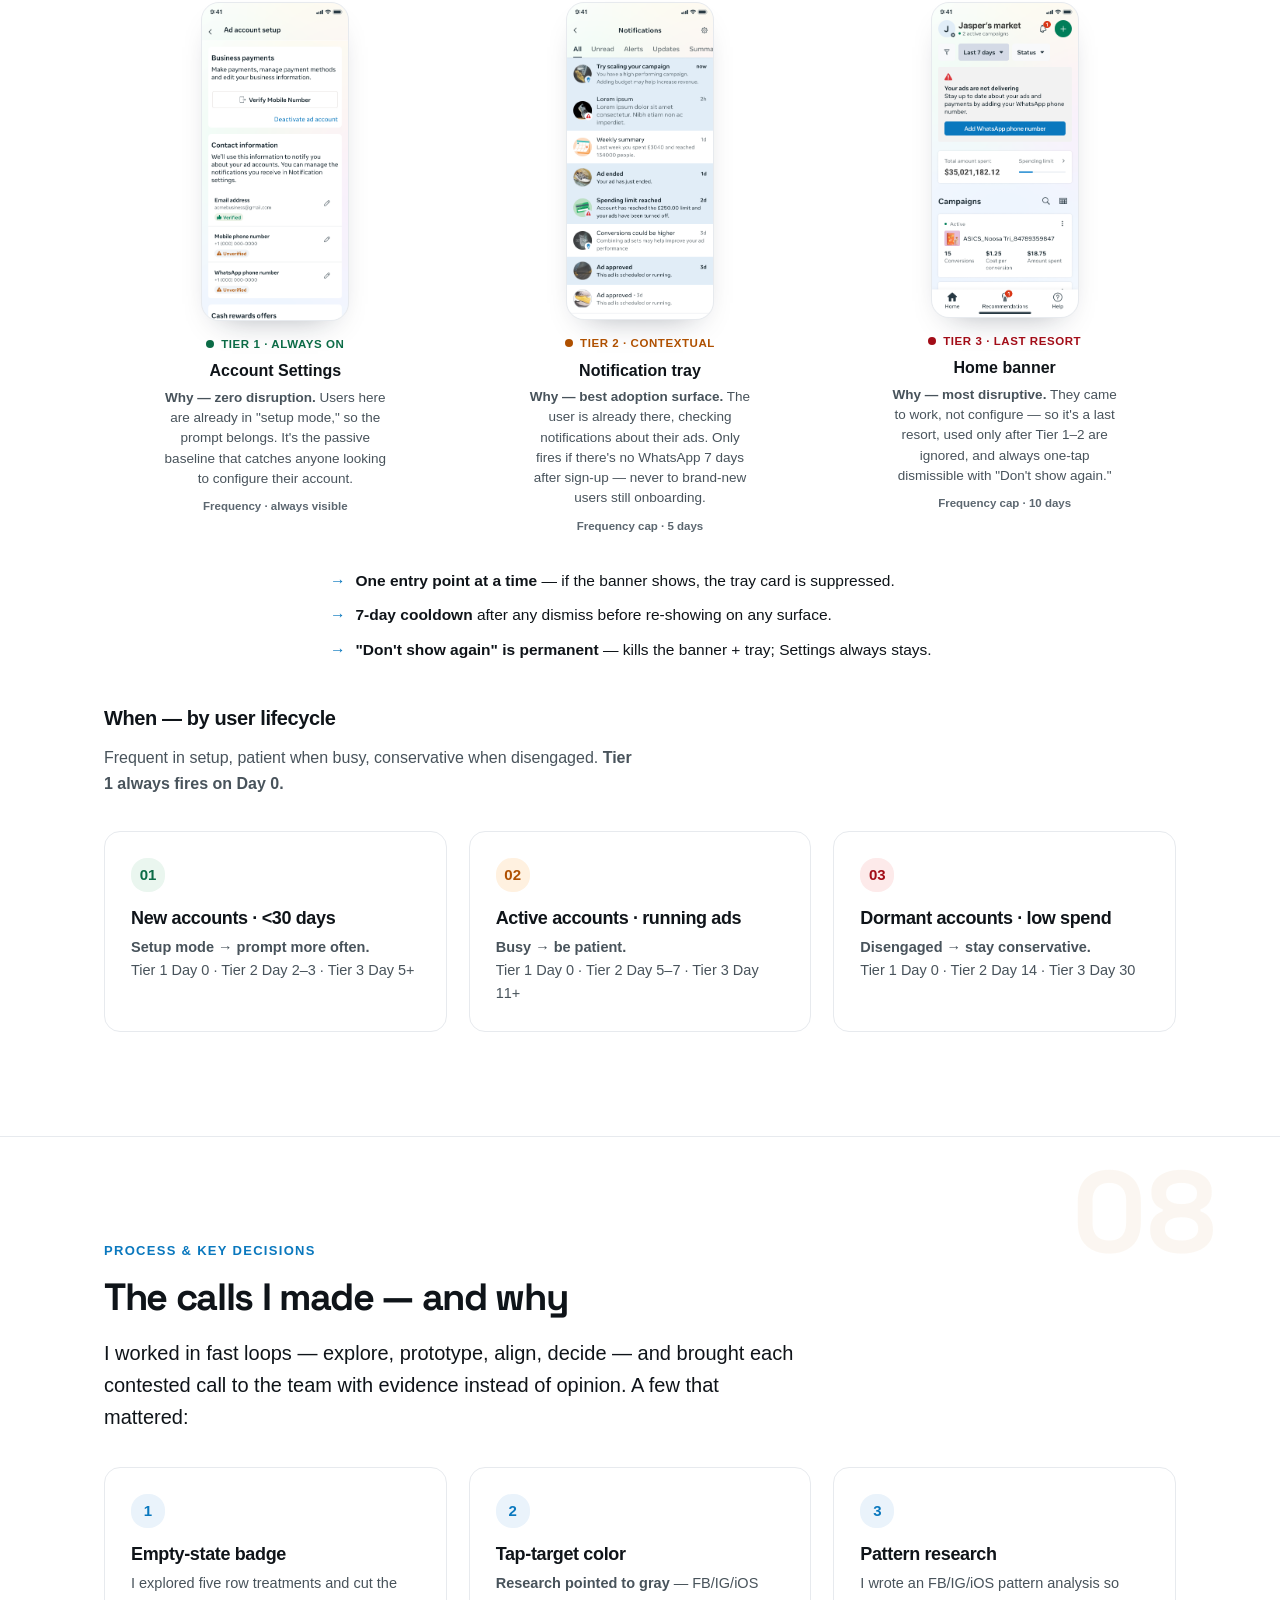
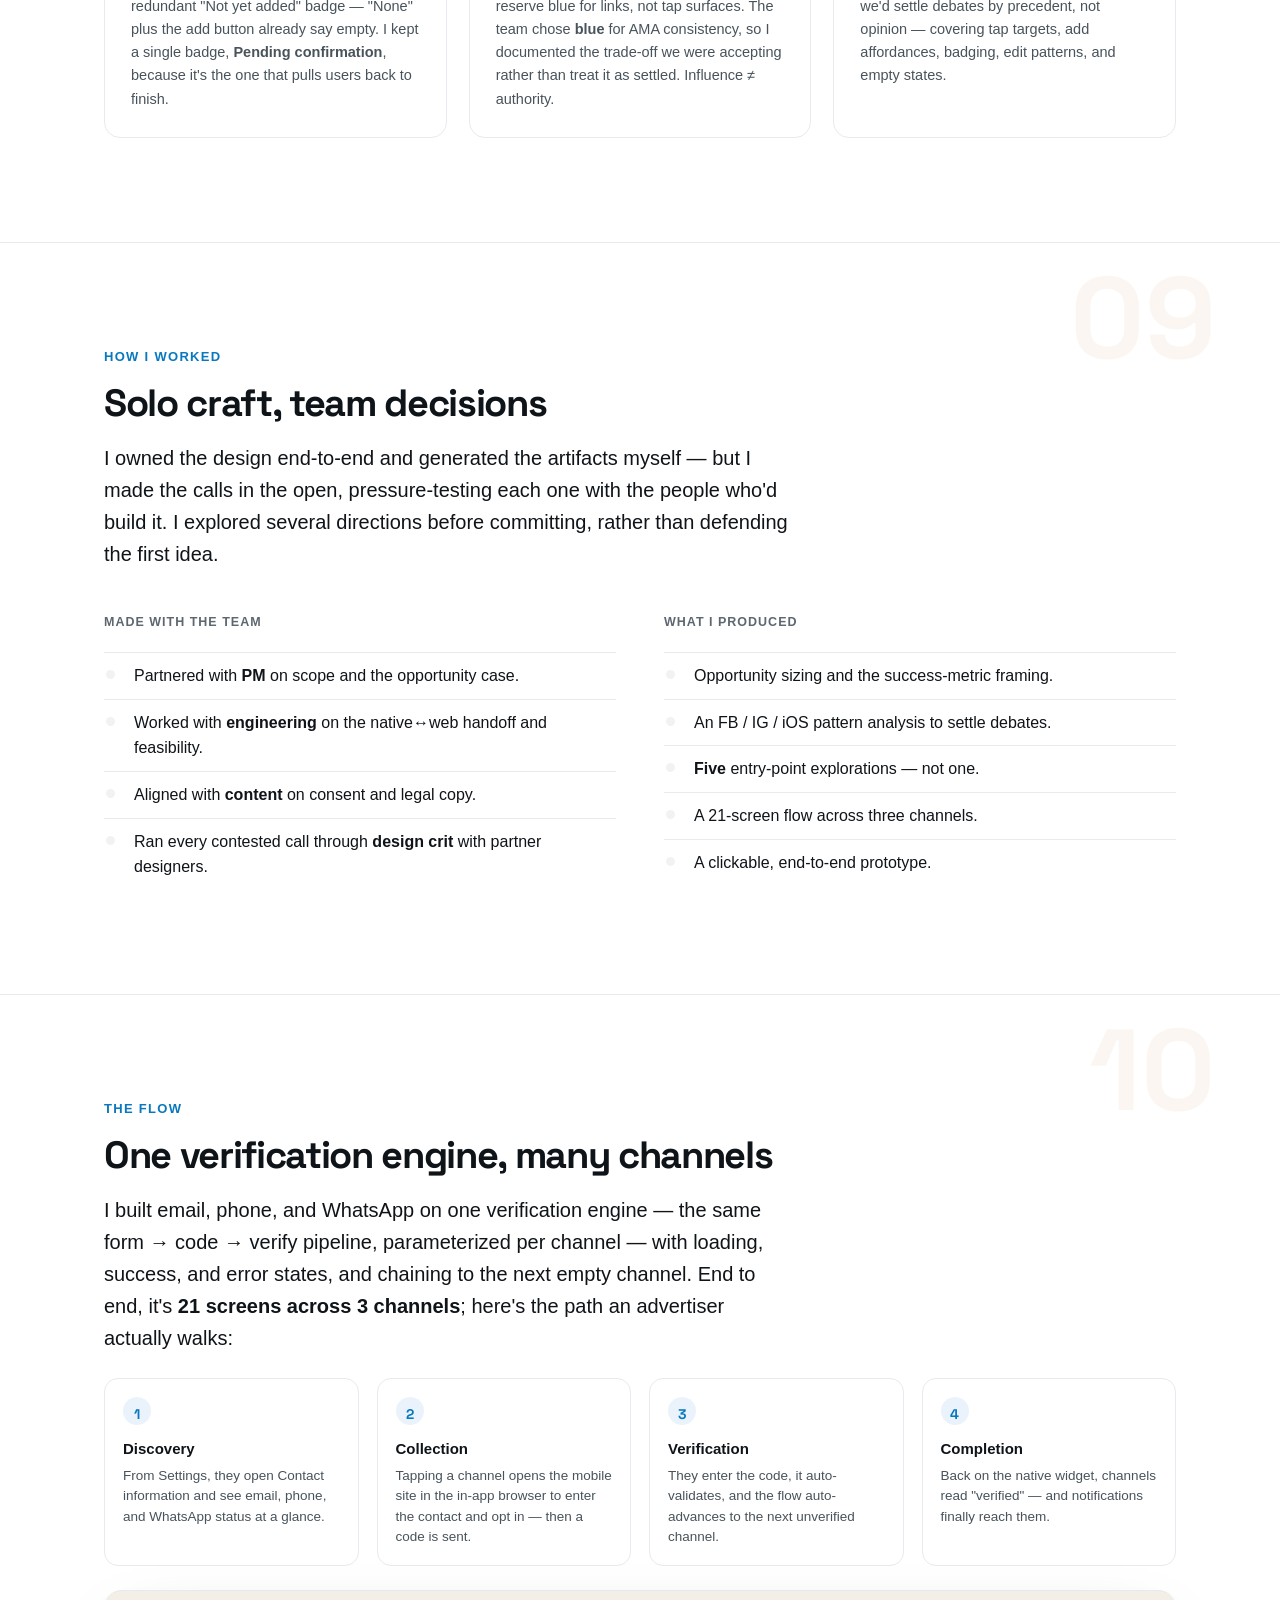
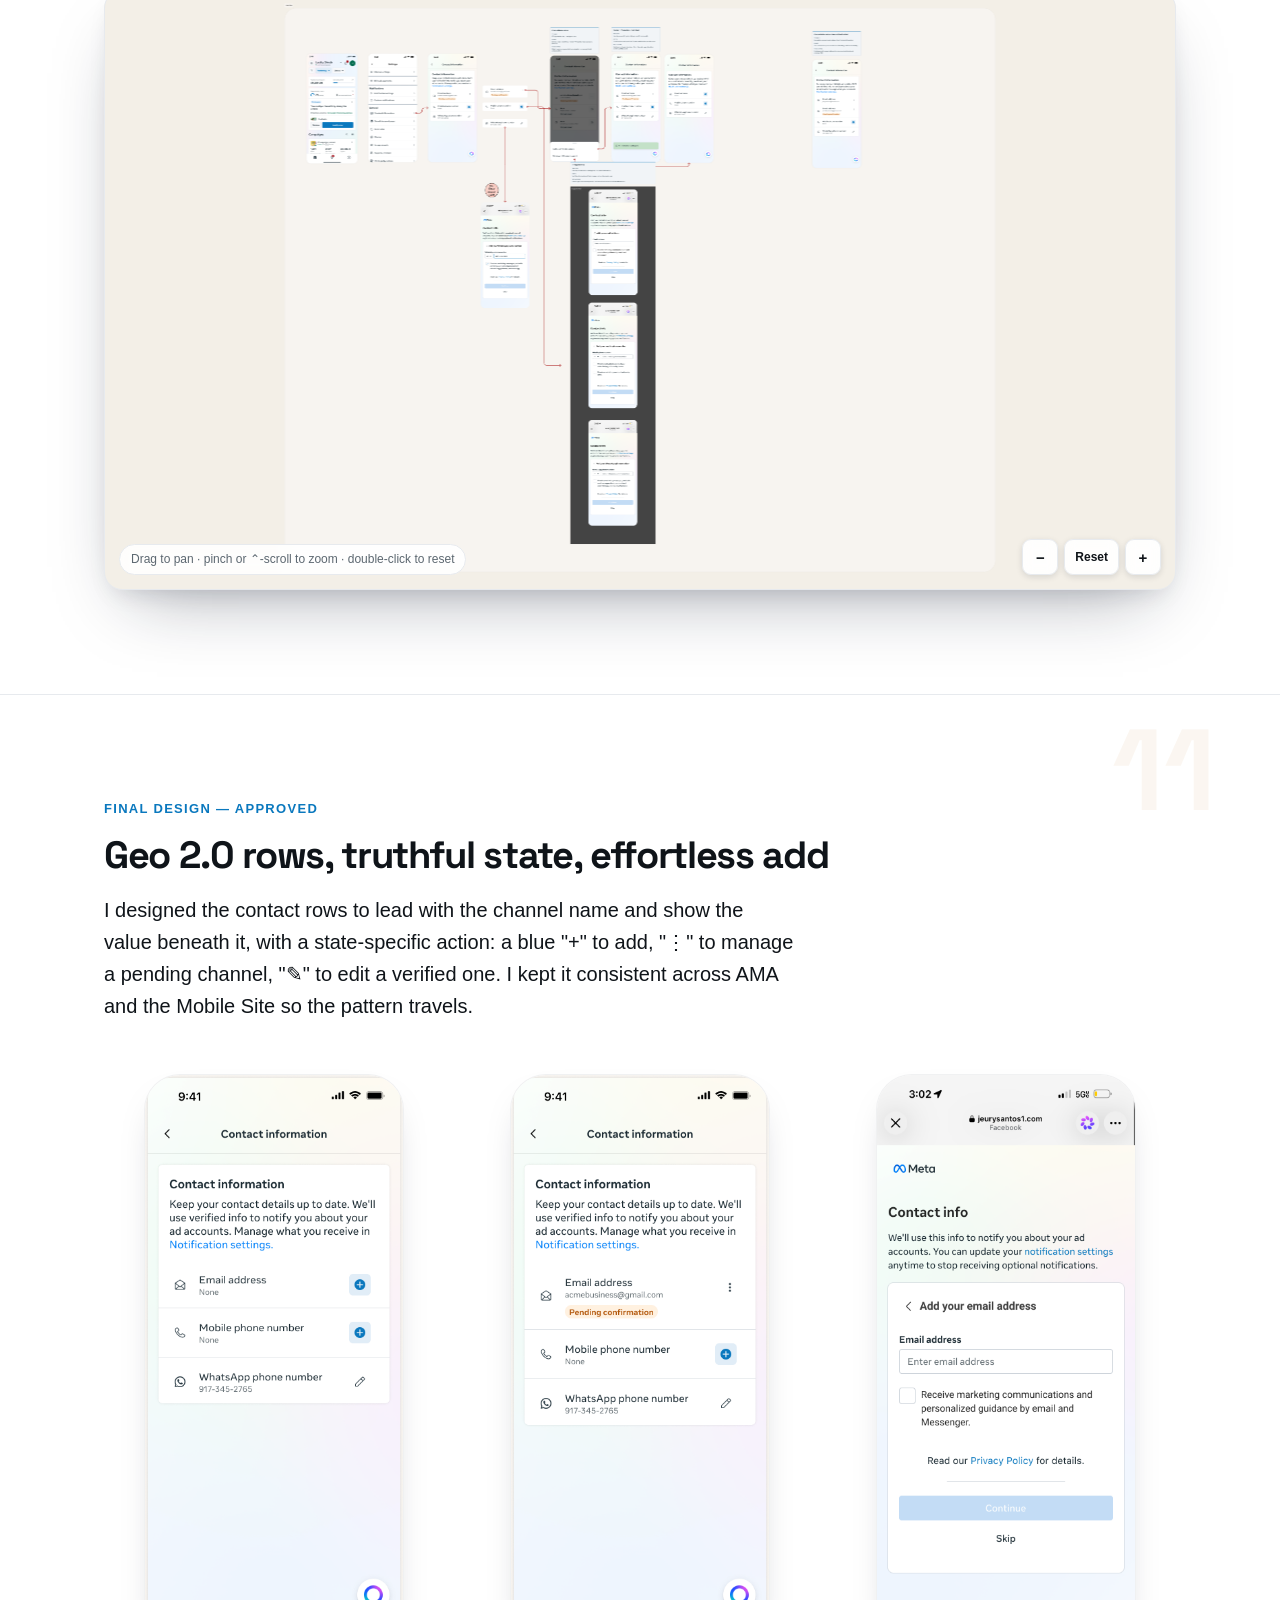
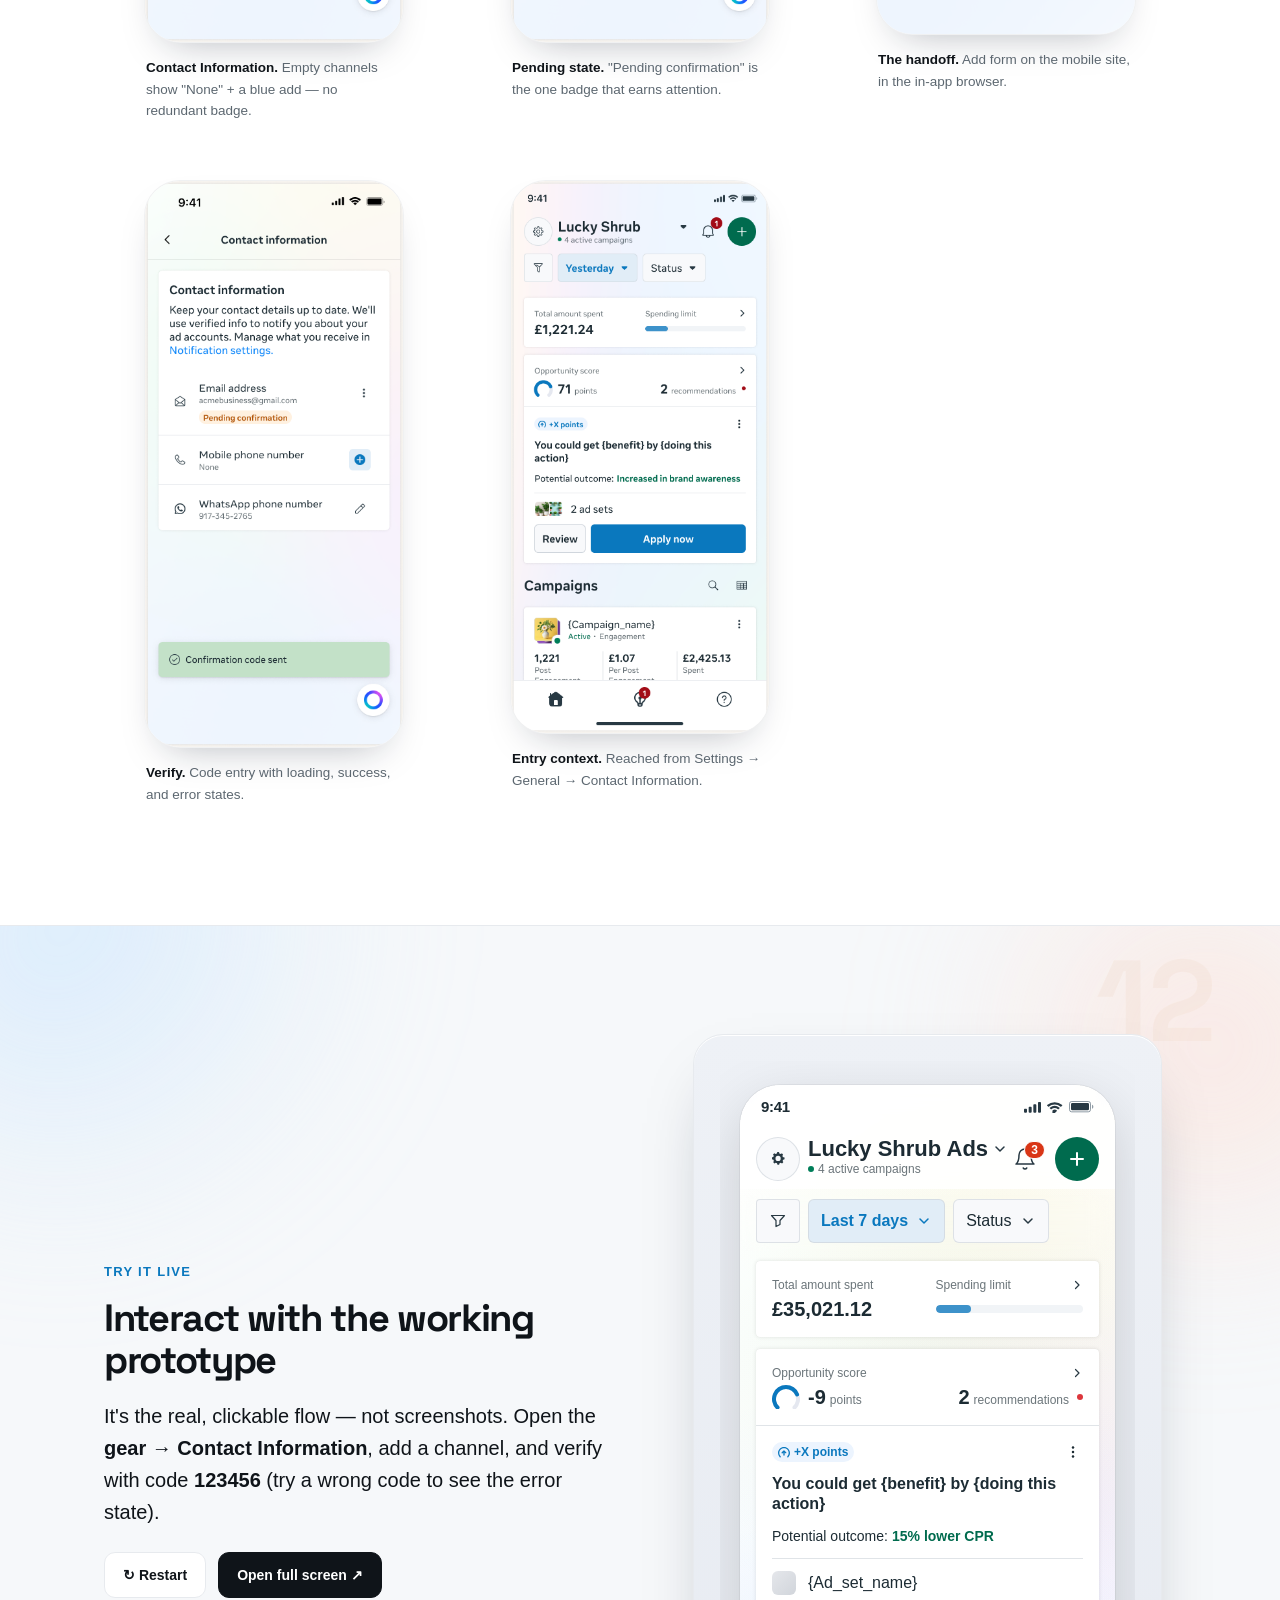
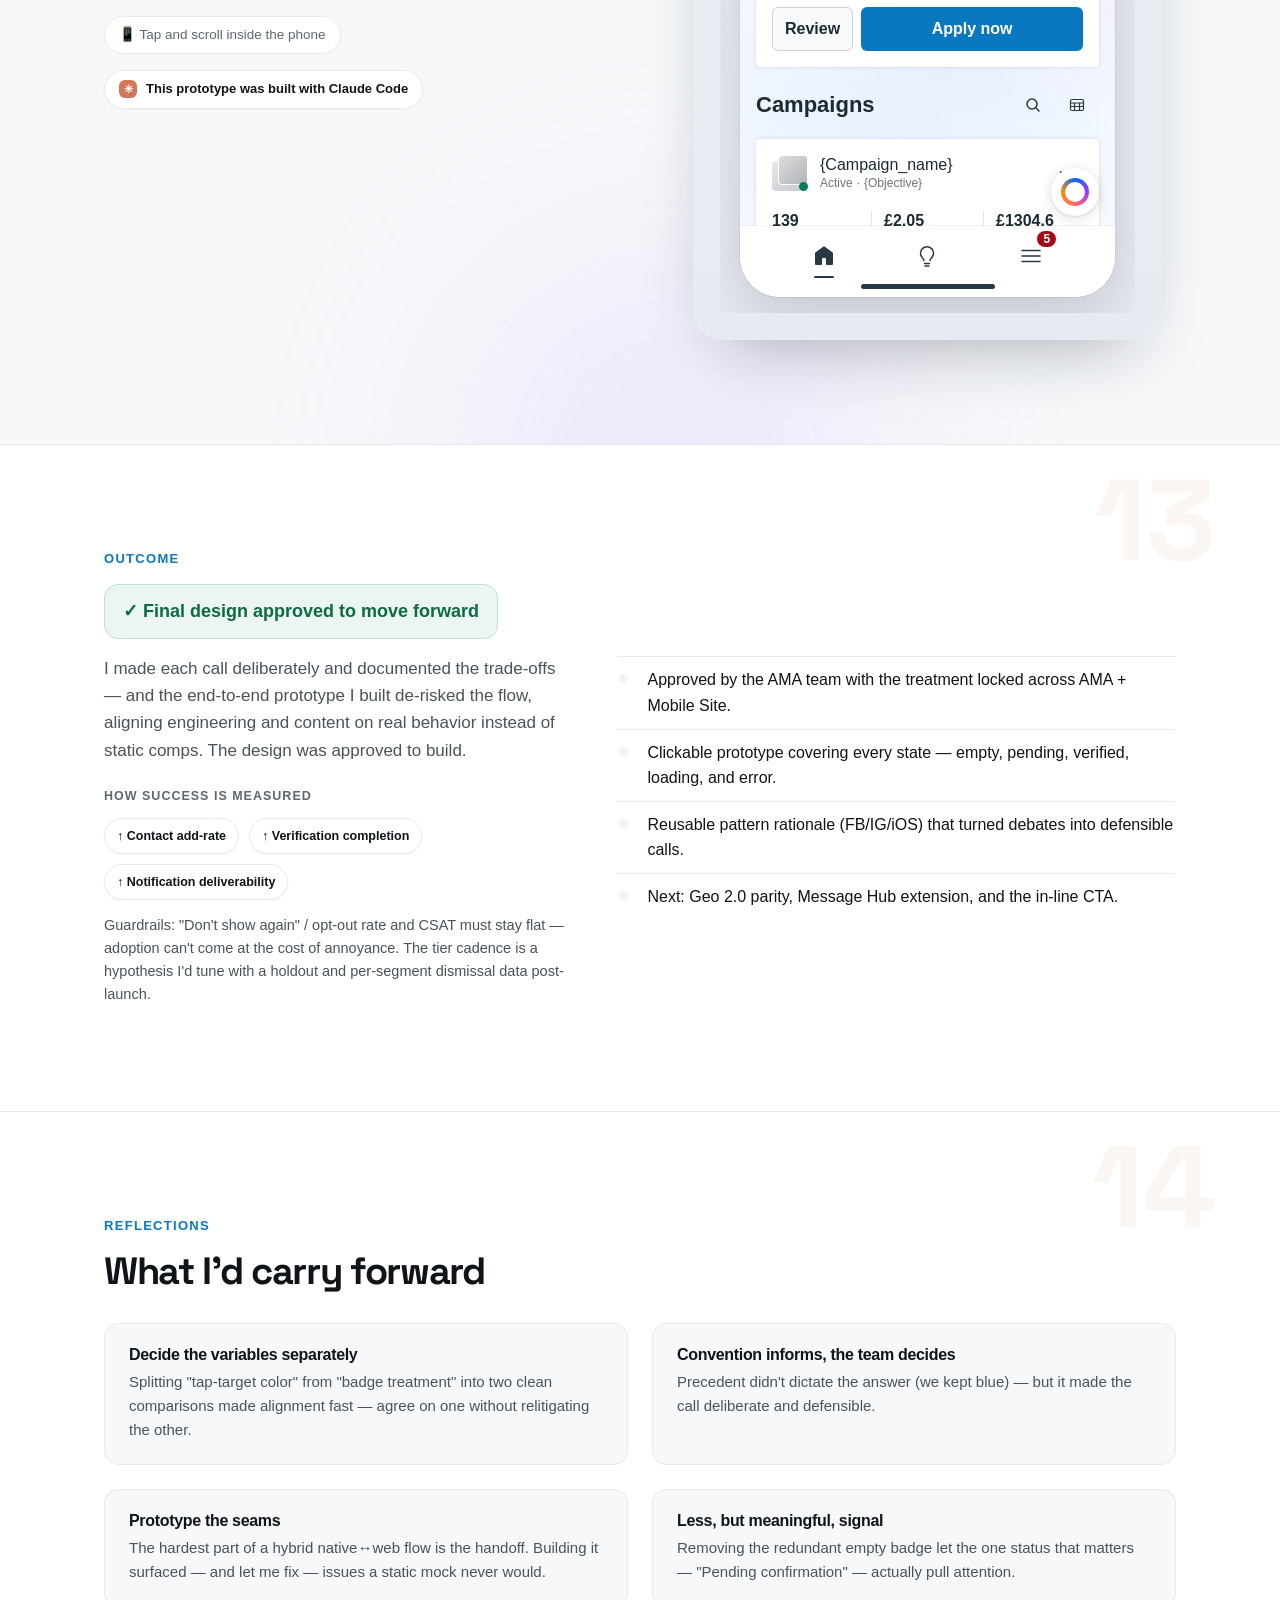
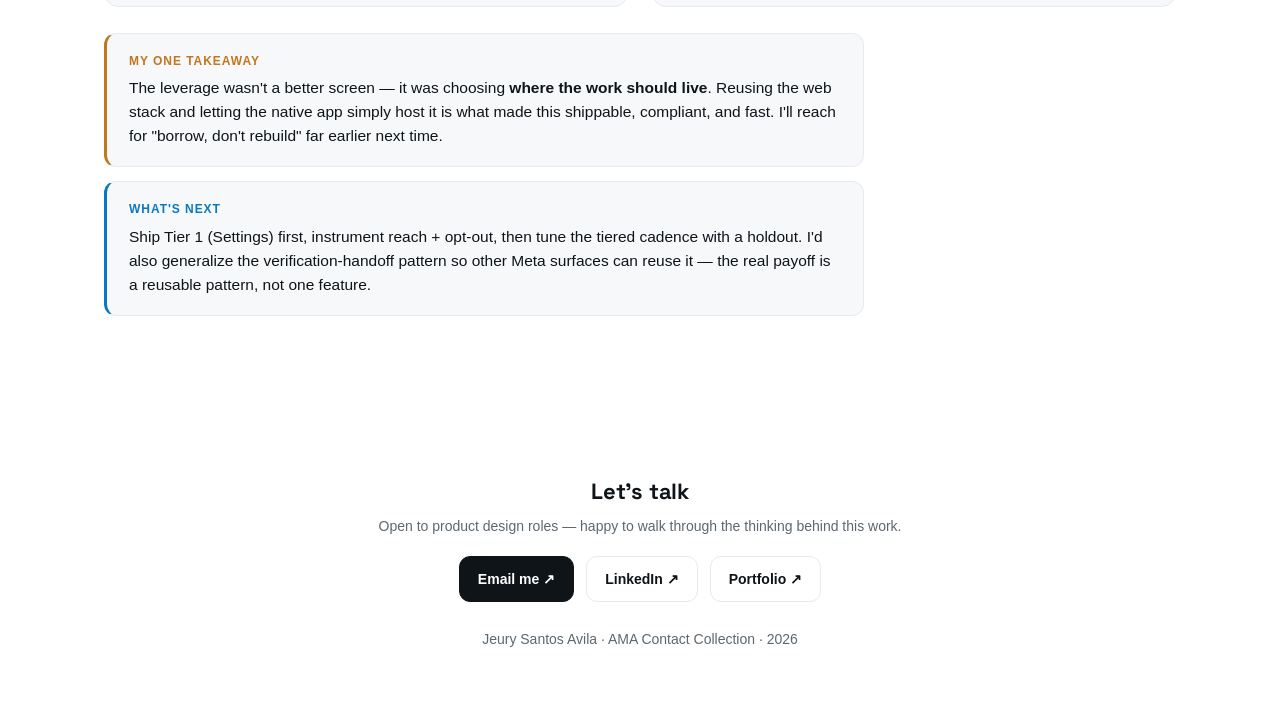
==== commit 7adbb872: "Case study footers: email link now opens mail to jeurysantos1@gmail.com" ====
--- a/case-study/index.html
+++ b/case-study/index.html
@@ -721,7 +721,7 @@
     <div class="big">Let's talk</div>
     <div style="margin:6px 0 18px;">Open to product design roles — happy to walk through the thinking behind this work.</div>
     <div style="display:flex;gap:12px;justify-content:center;flex-wrap:wrap;">
-      <a class="btn" href="mailto:hello@example.com">Email me ↗</a>
+      <a class="btn" href="mailto:jeurysantos1@gmail.com">Email me ↗</a>
       <a class="btn ghost" href="#" target="_blank" rel="noopener">LinkedIn ↗</a>
       <a class="btn ghost" href="#" target="_blank" rel="noopener">Portfolio ↗</a>
     </div>
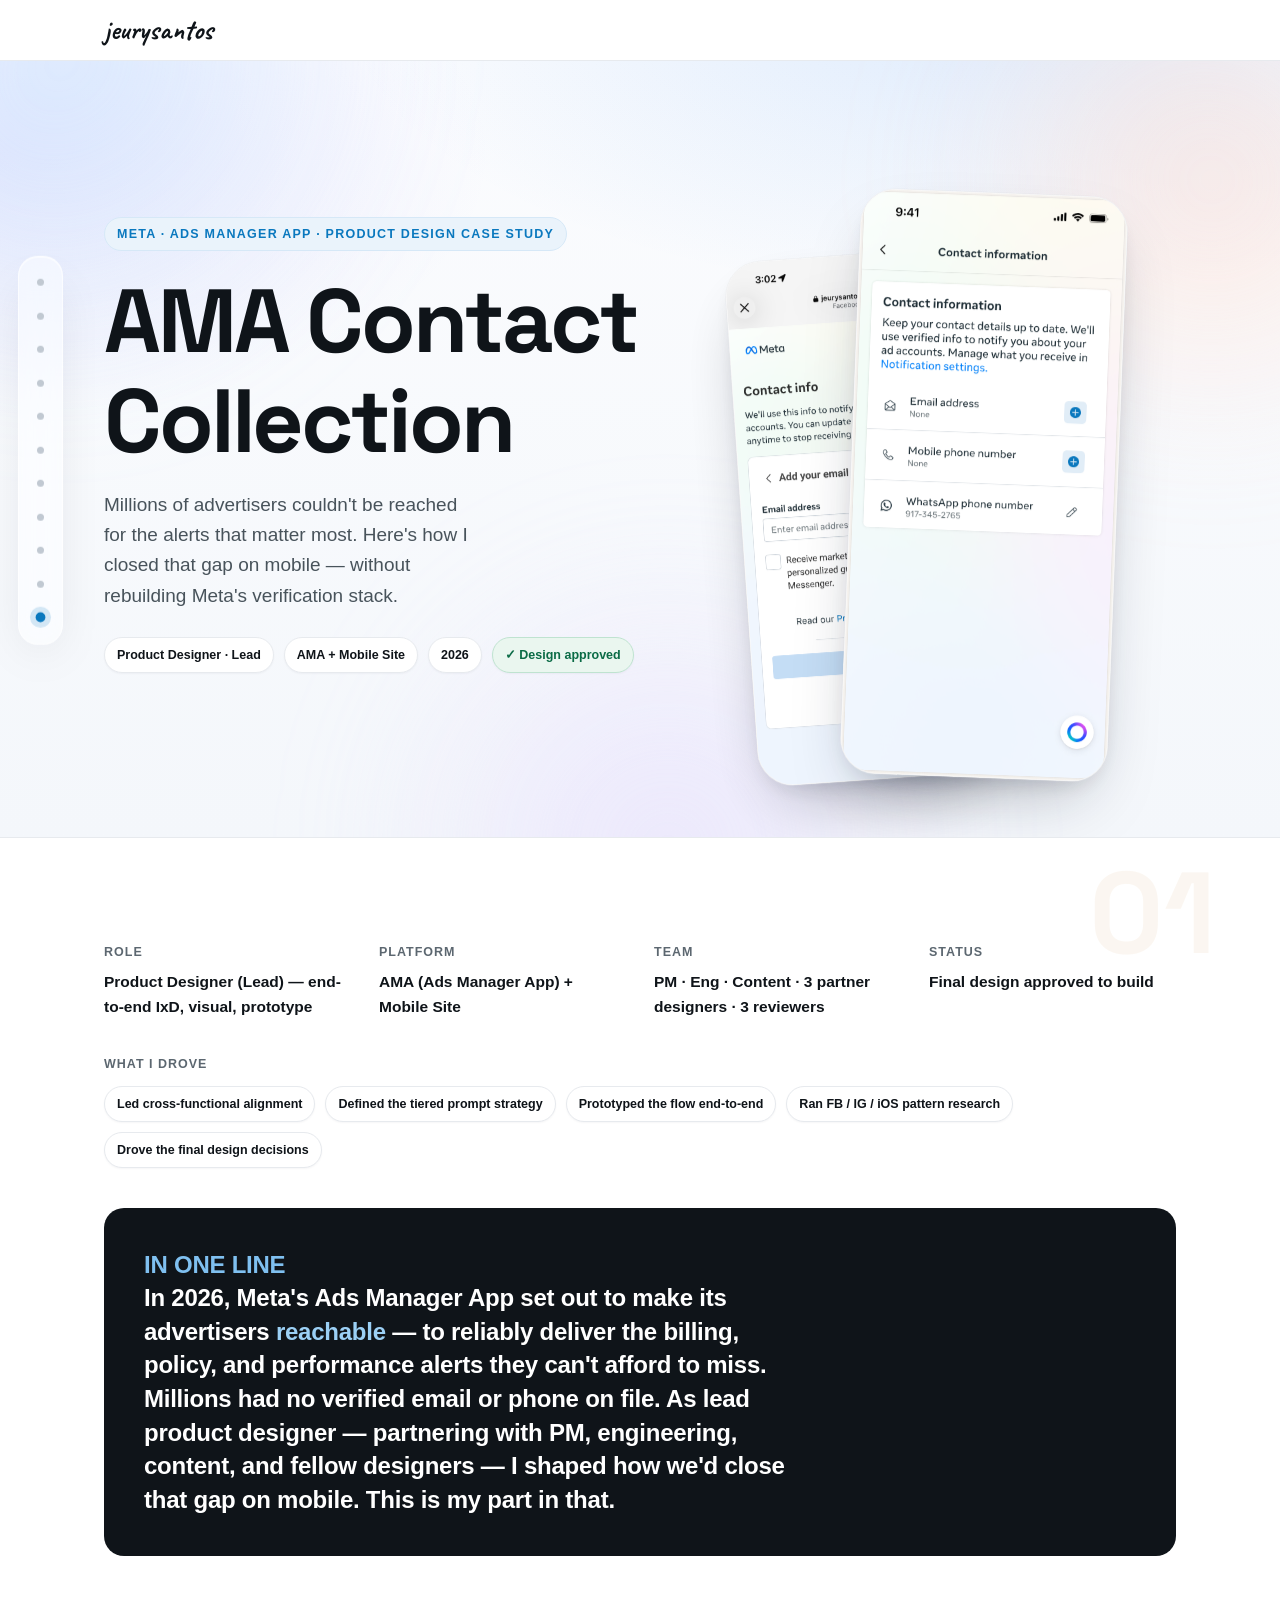
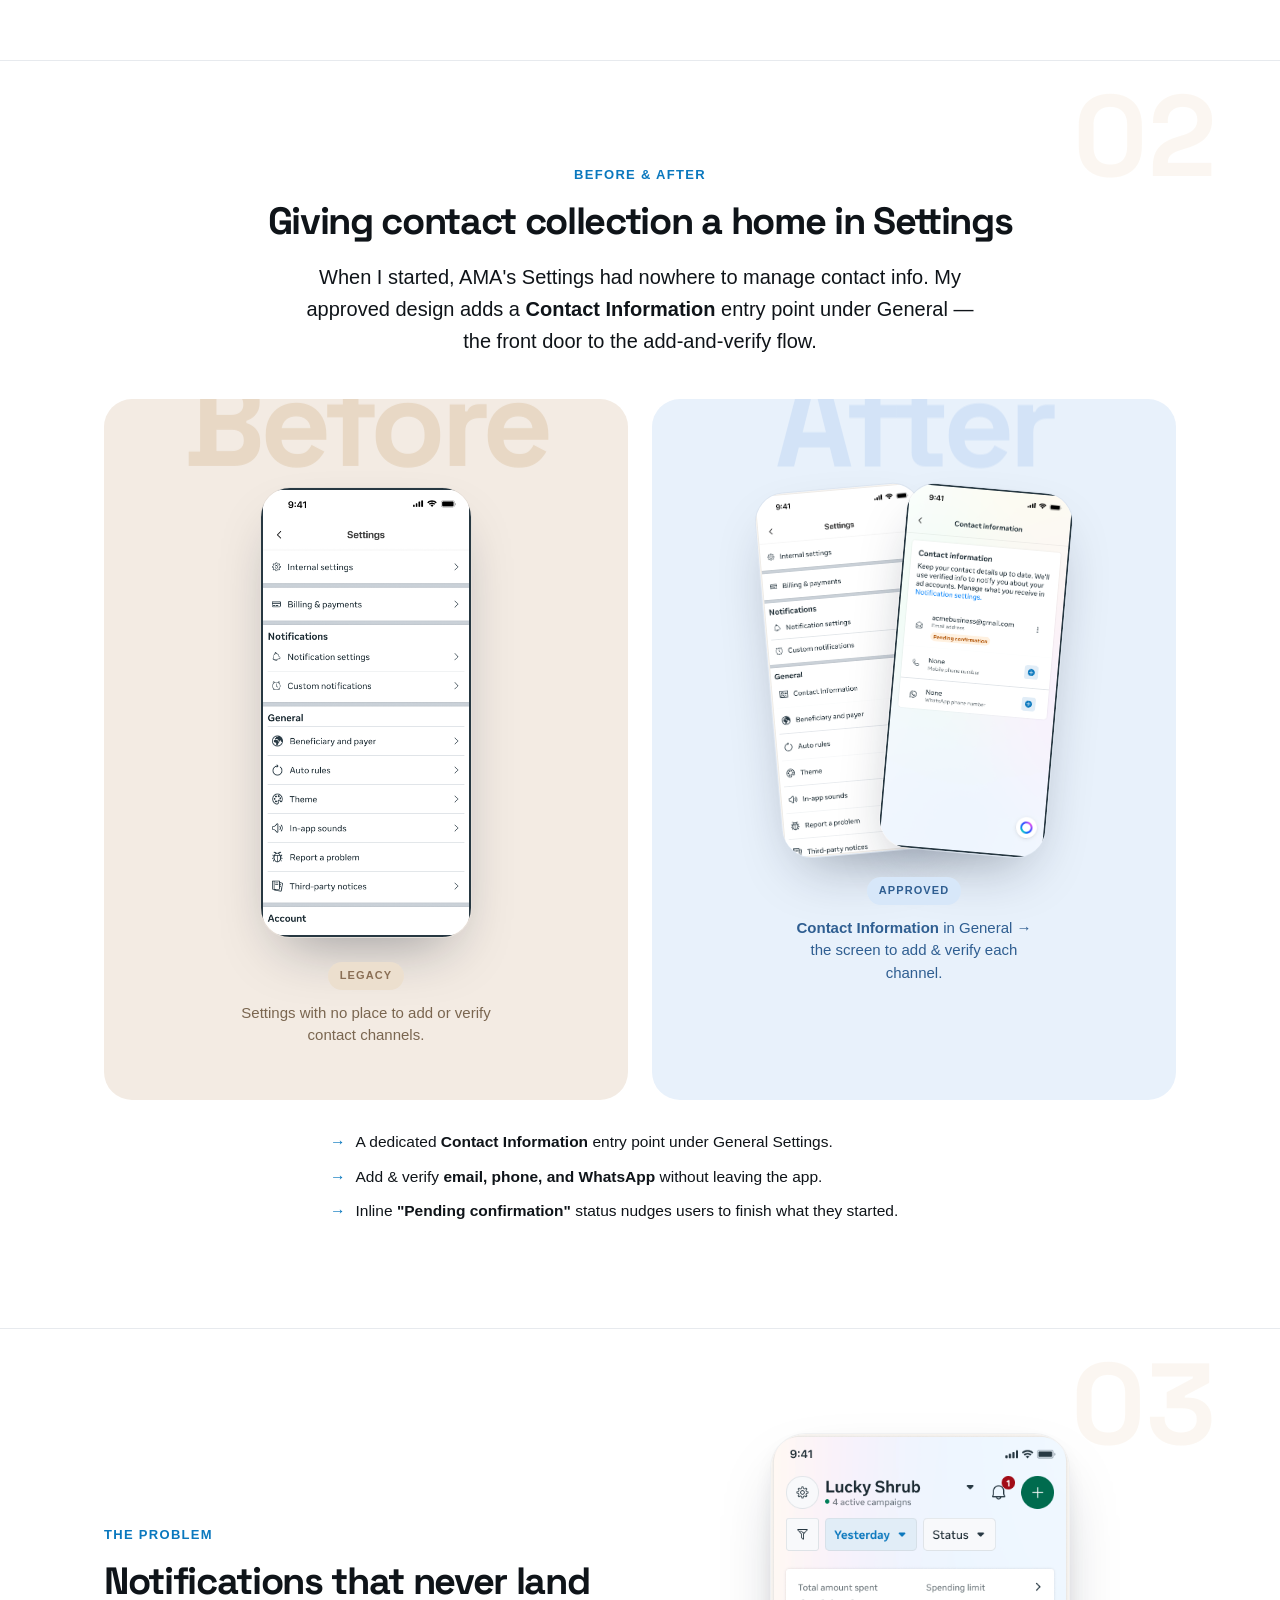
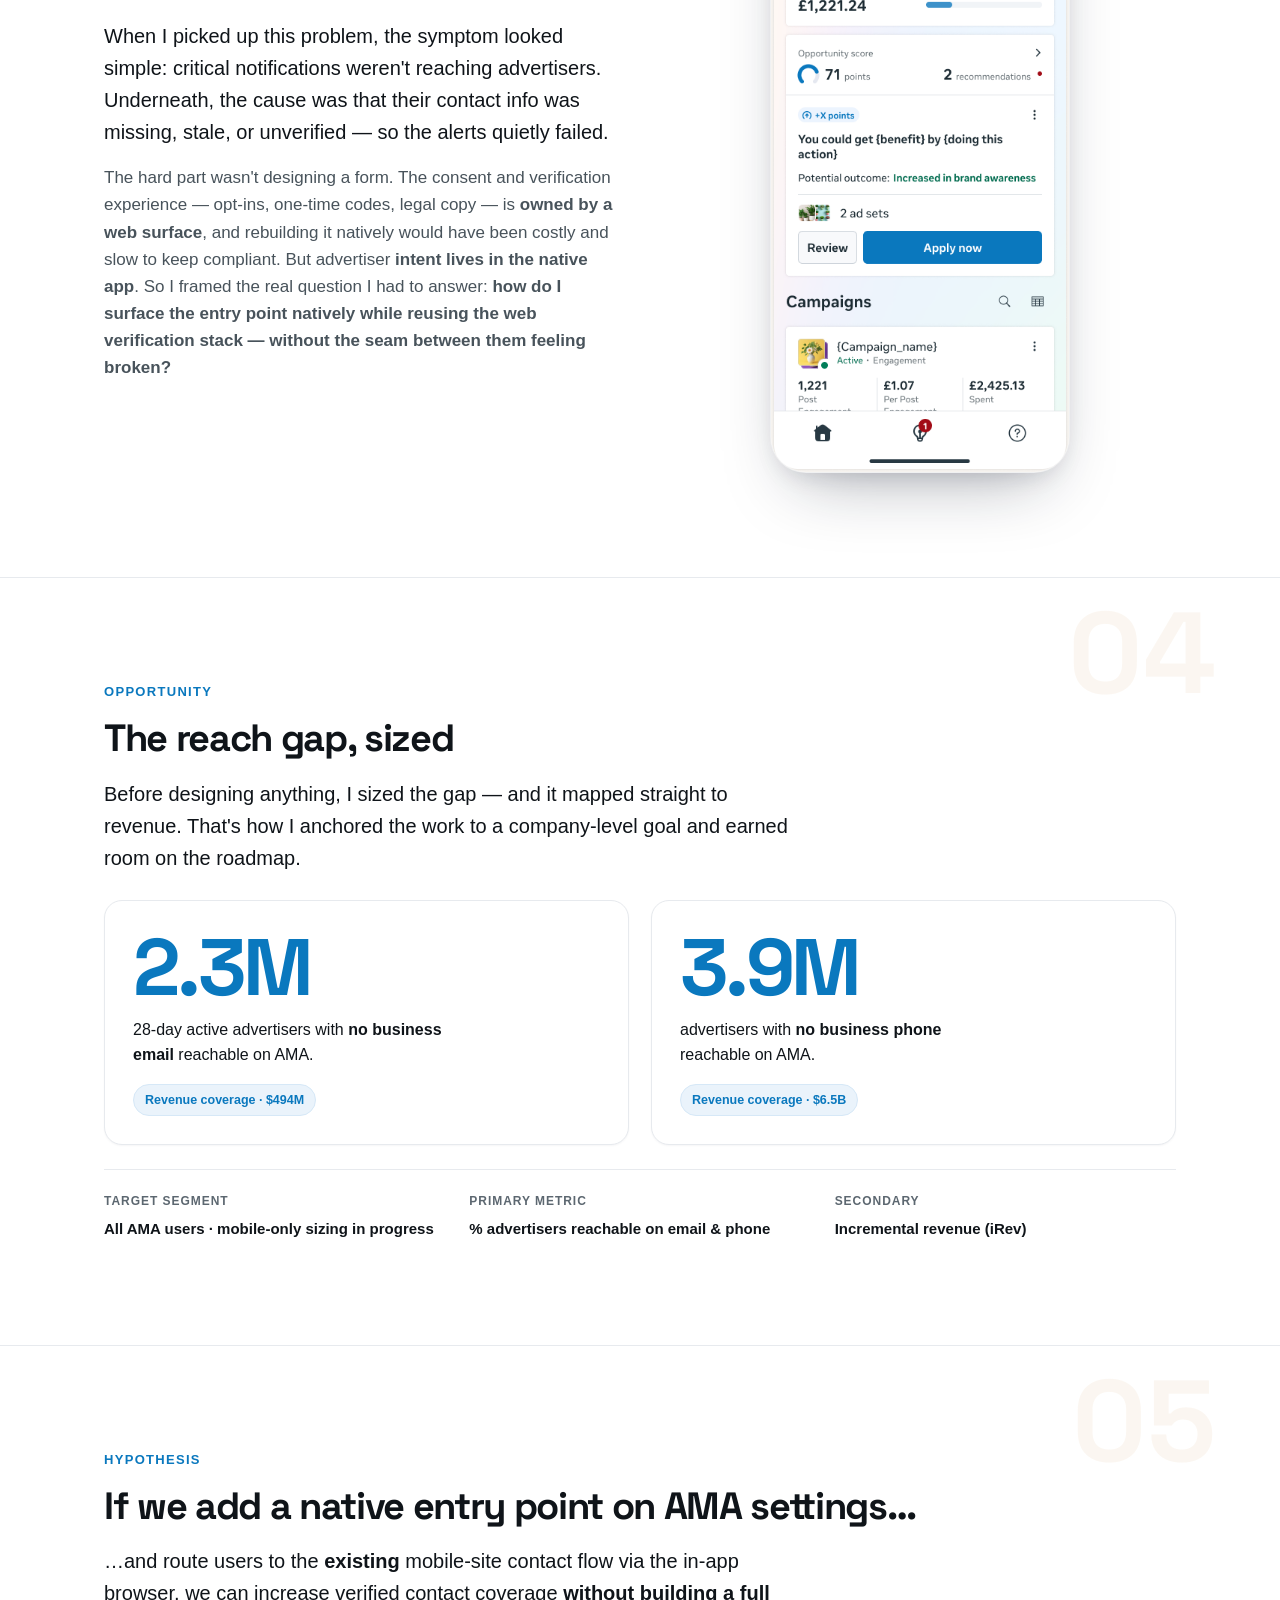
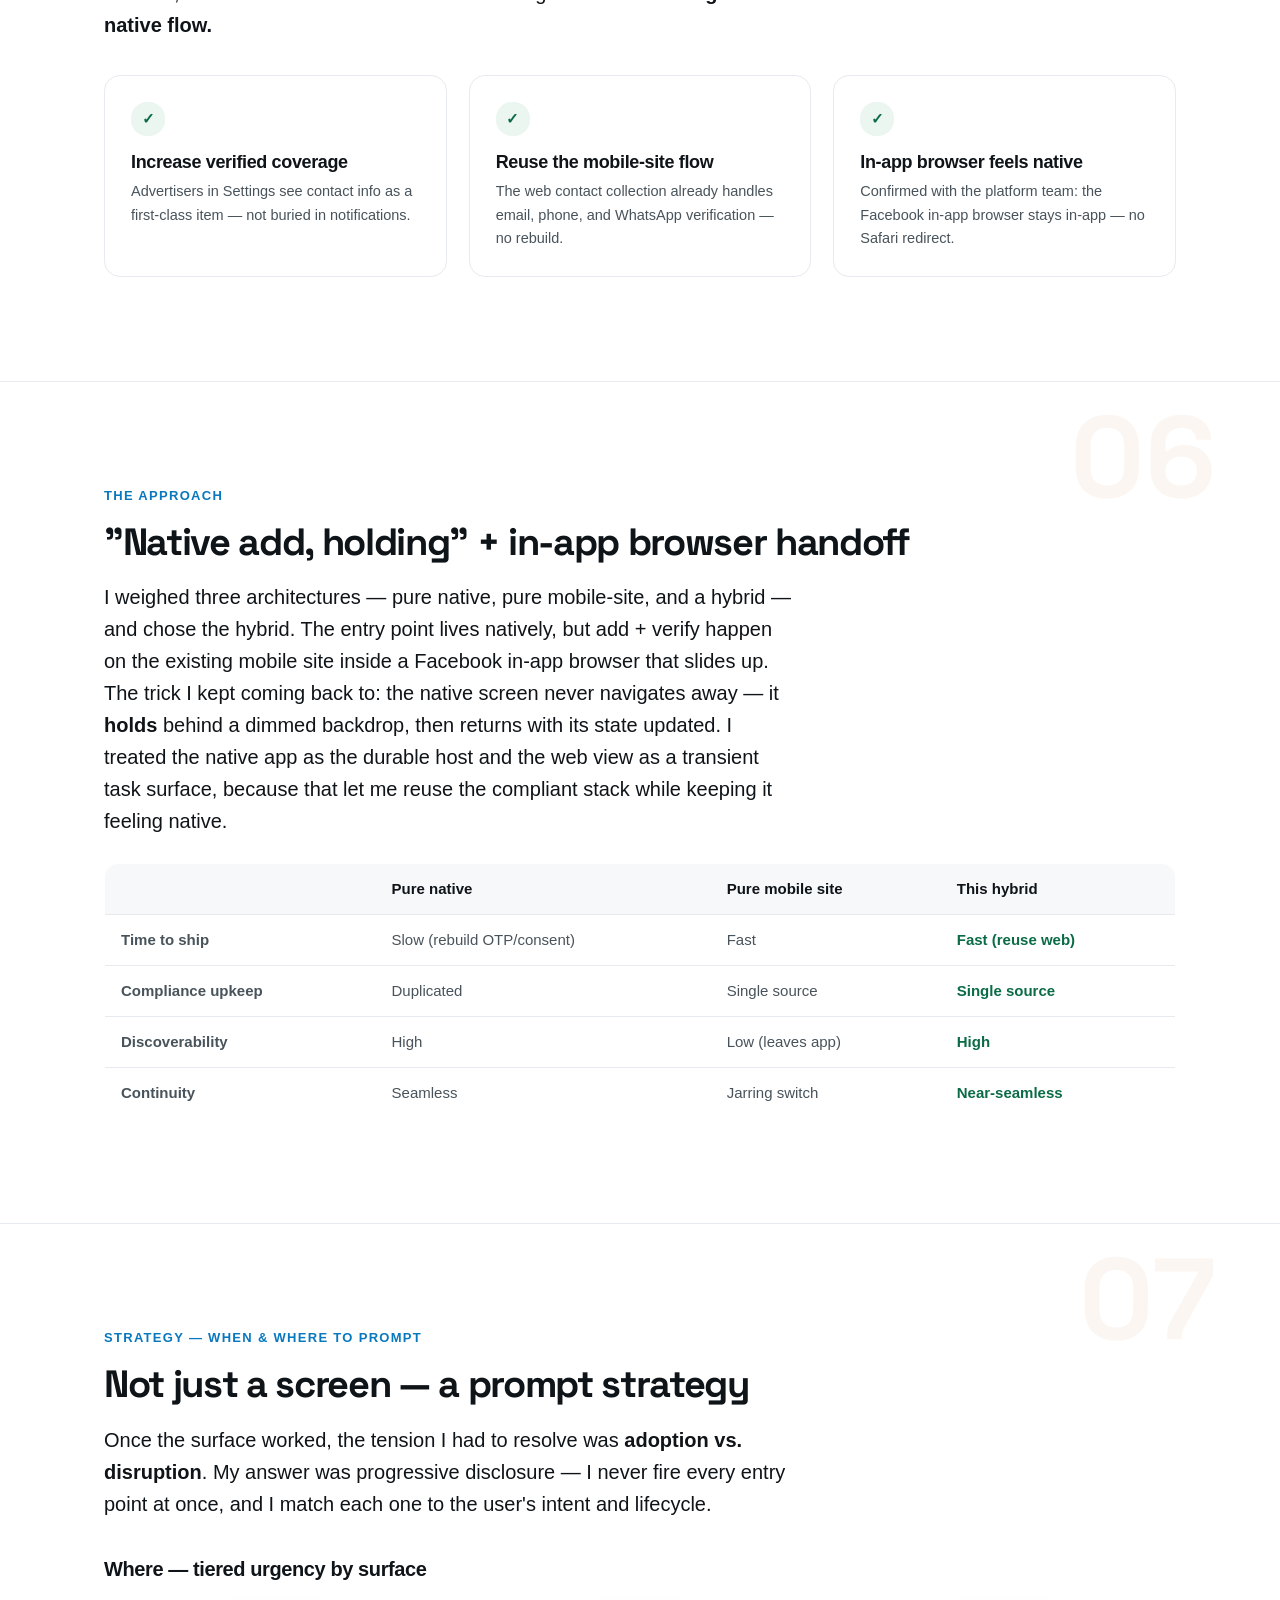
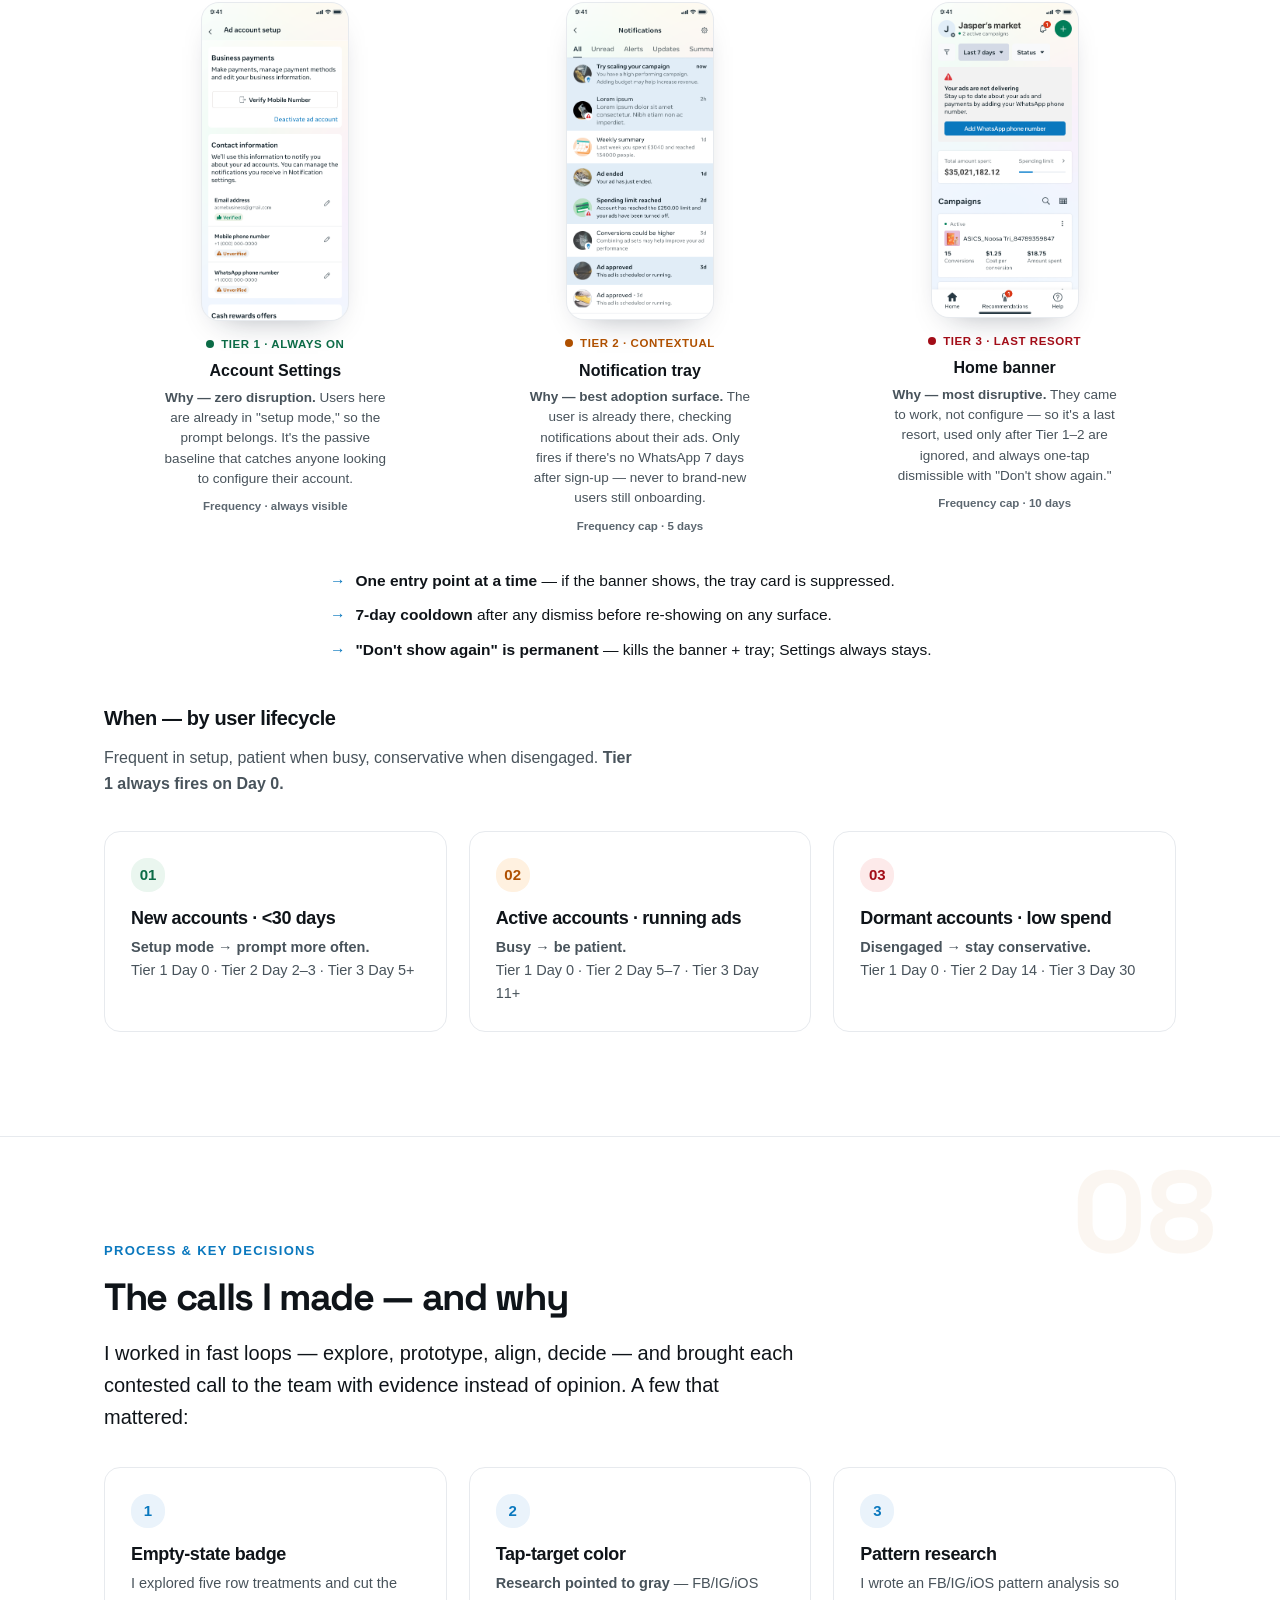
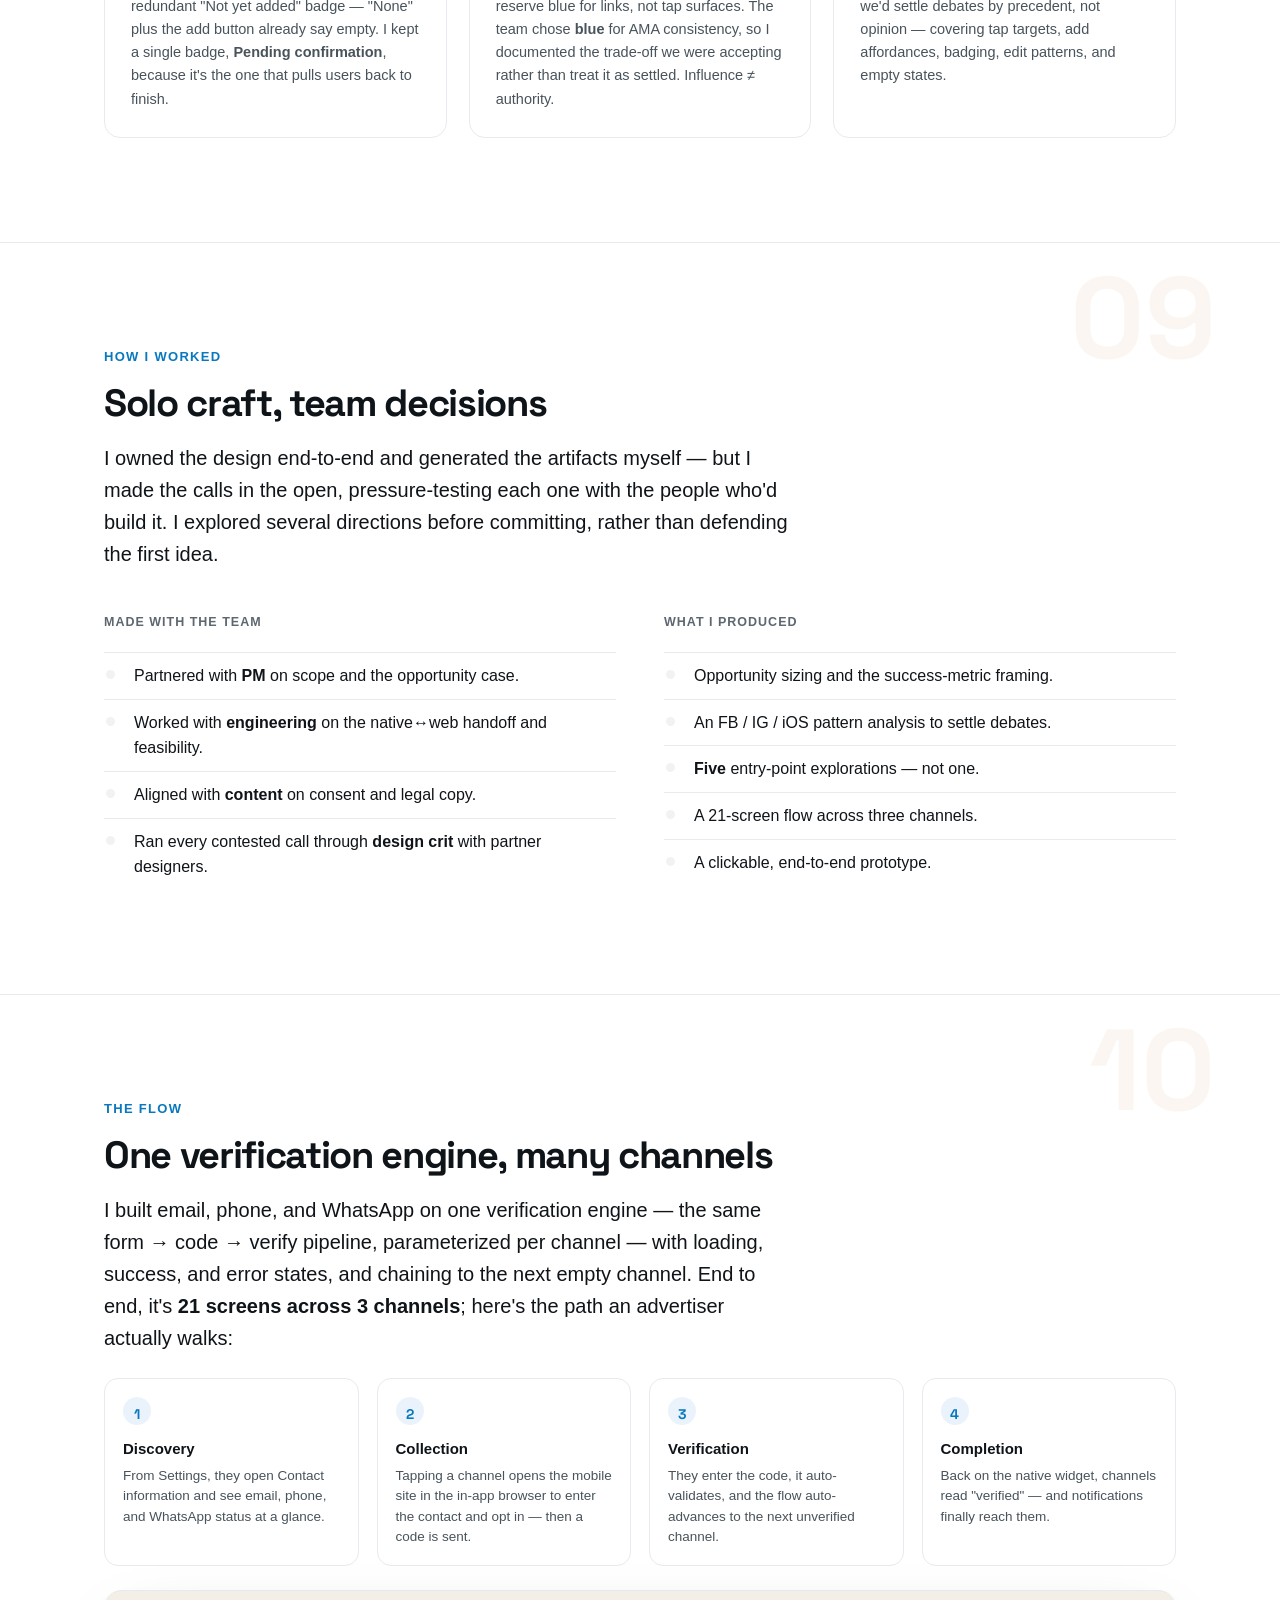
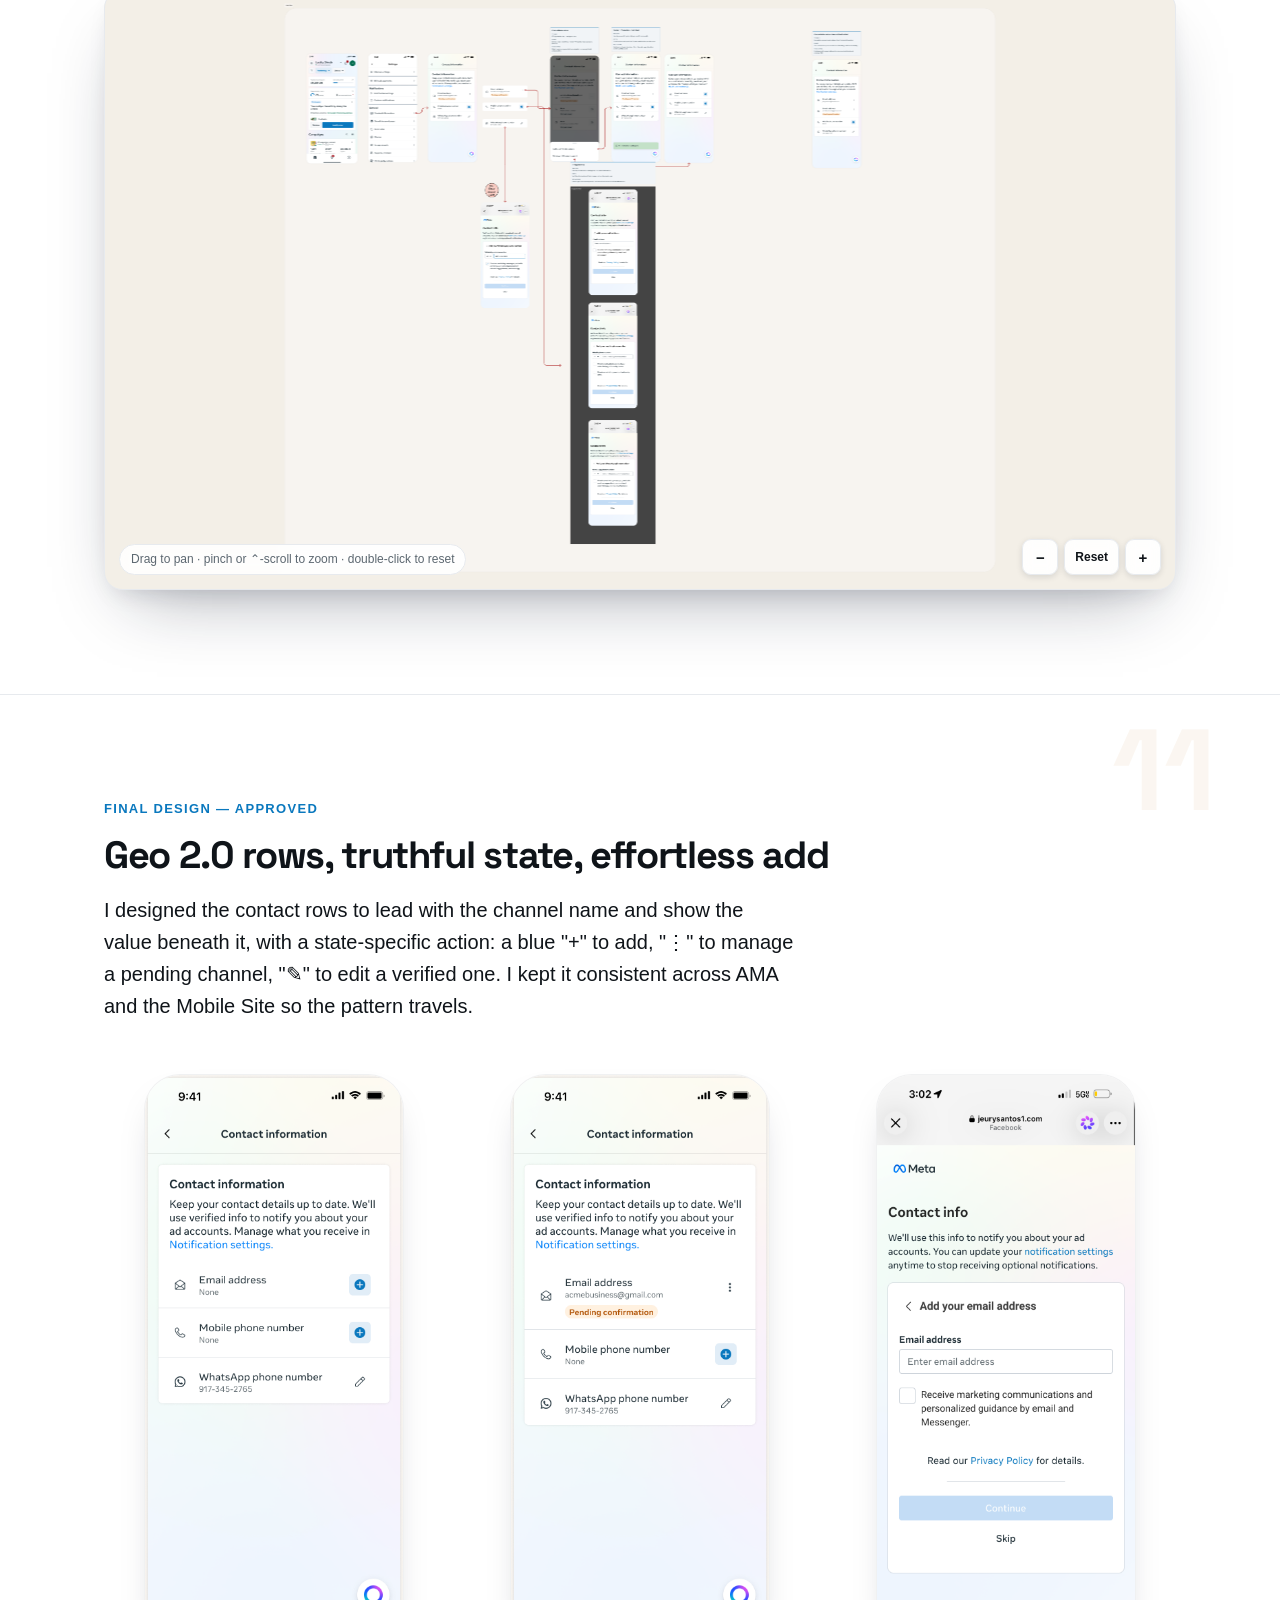
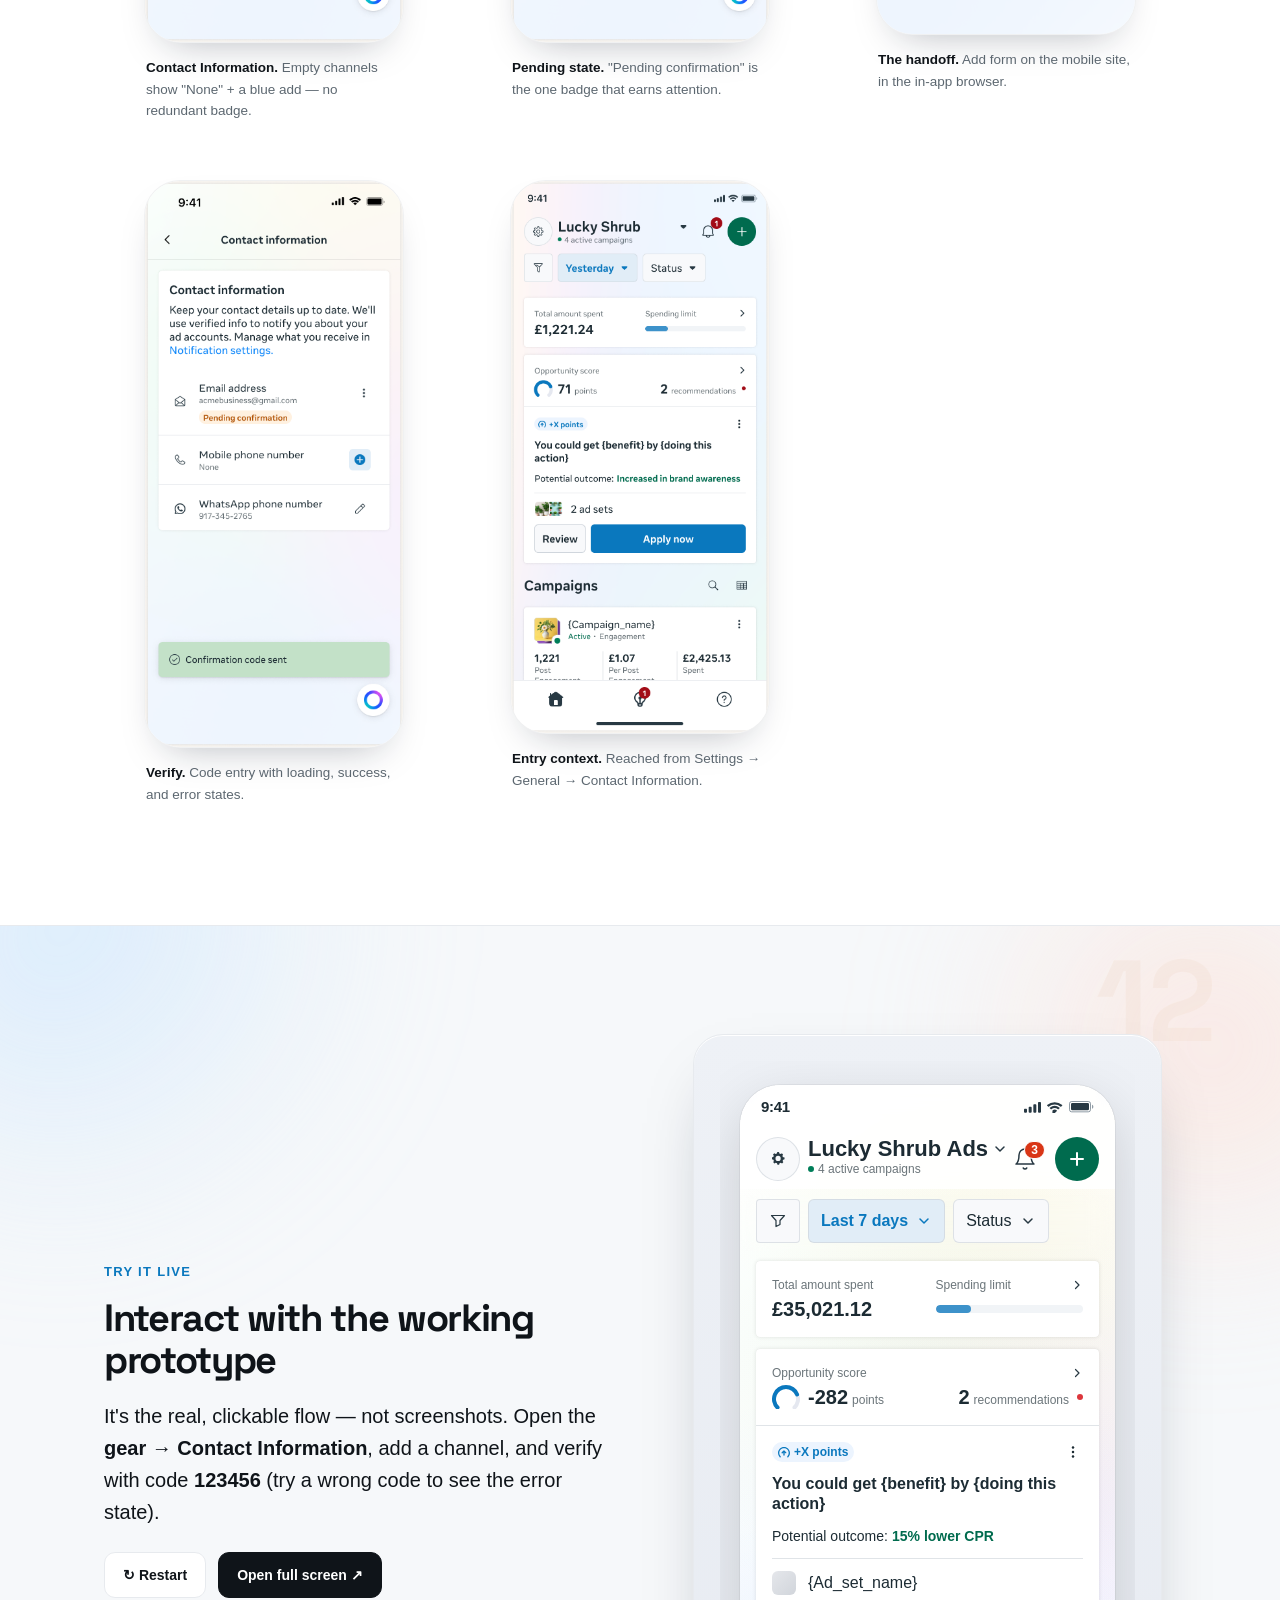
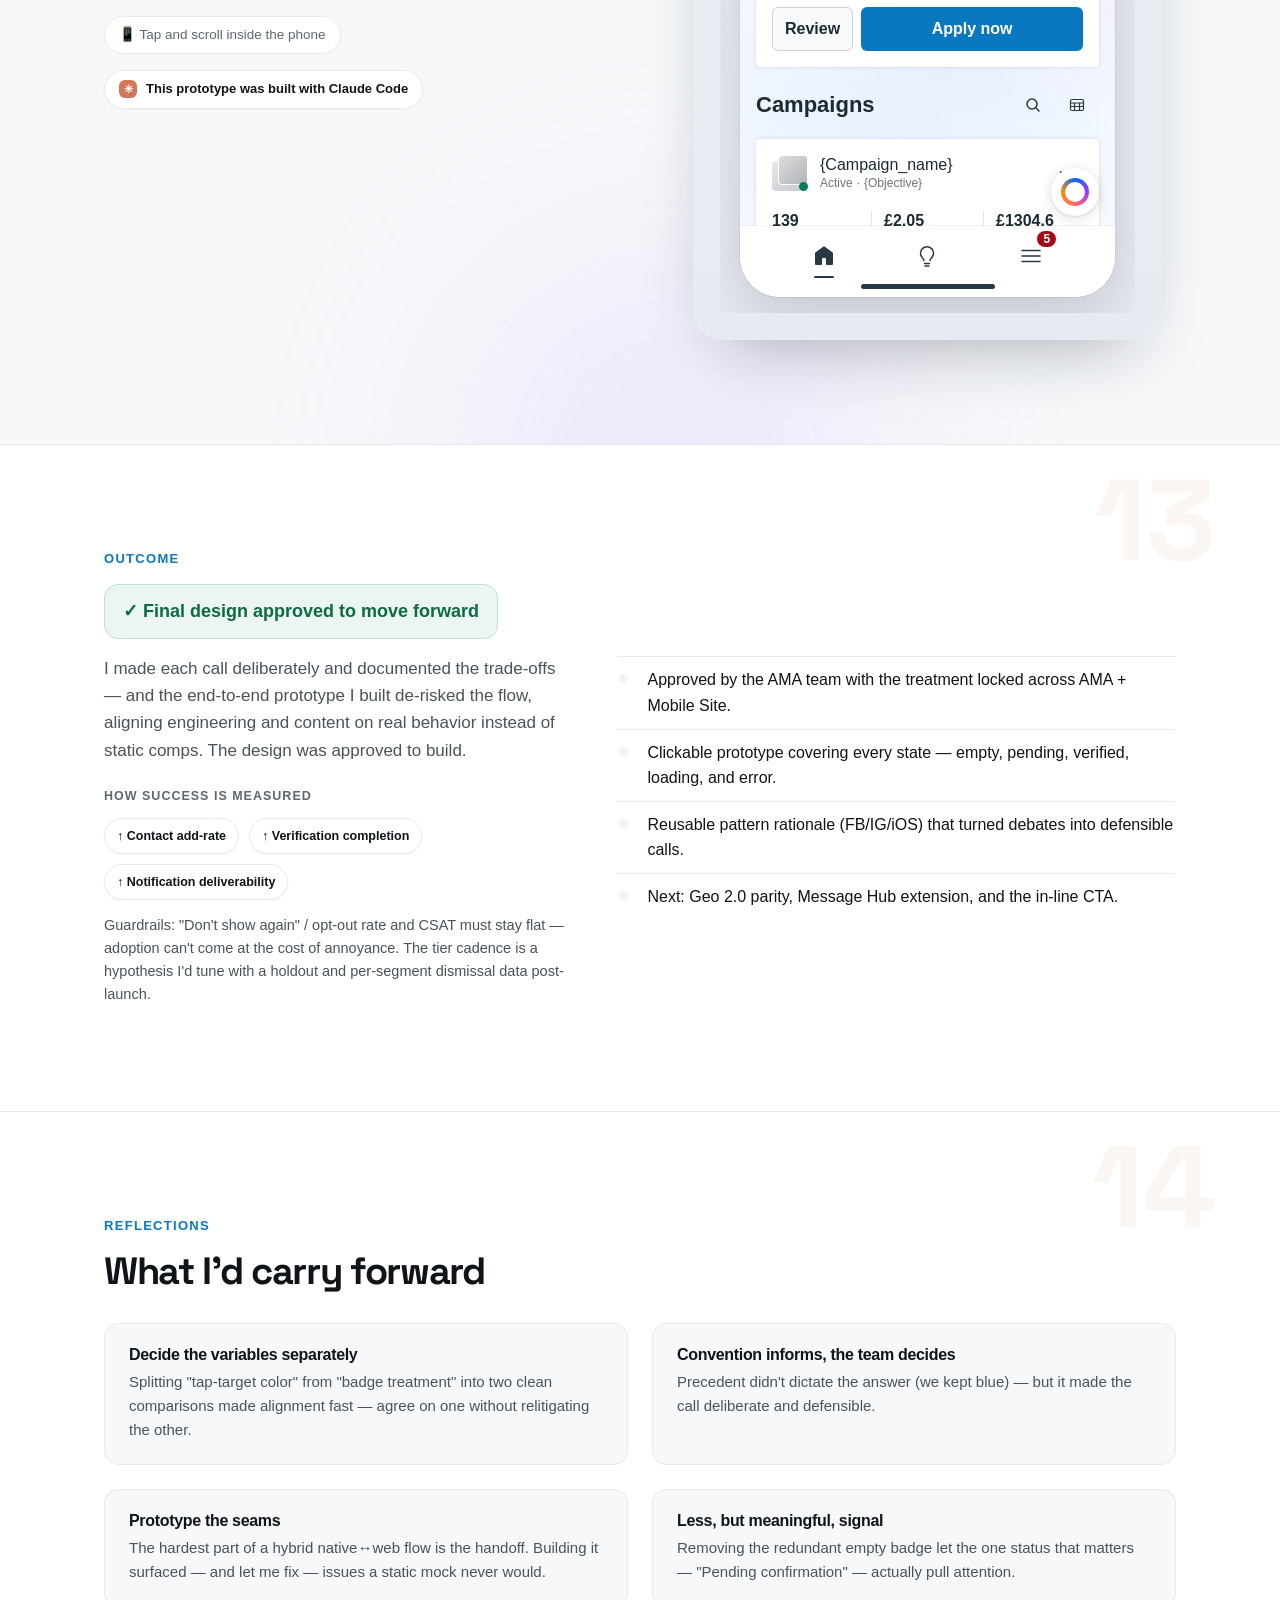
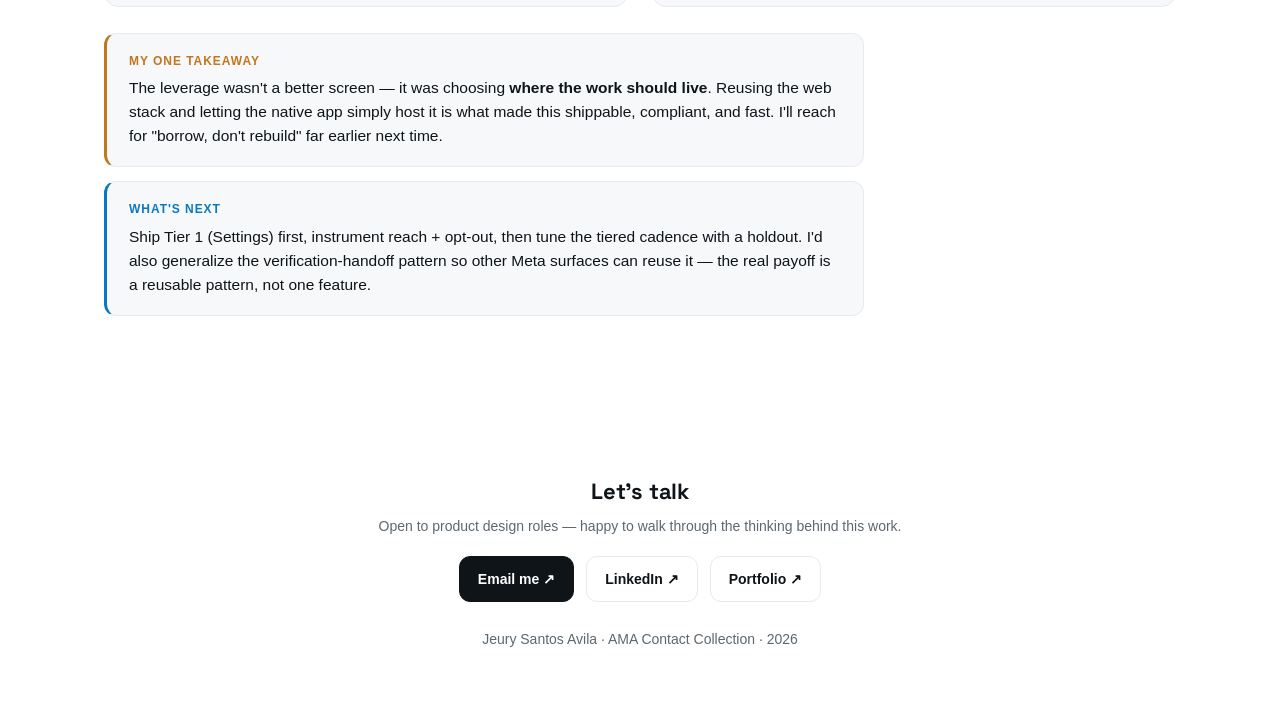
==== commit 38a74136: "Email links: open Gmail compose in new tab (reliable; mailto did nothing without a mail client)" ====
--- a/case-study/index.html
+++ b/case-study/index.html
@@ -721,7 +721,7 @@
     <div class="big">Let's talk</div>
     <div style="margin:6px 0 18px;">Open to product design roles — happy to walk through the thinking behind this work.</div>
     <div style="display:flex;gap:12px;justify-content:center;flex-wrap:wrap;">
-      <a class="btn" href="mailto:jeurysantos1@gmail.com">Email me ↗</a>
+      <a class="btn" href="https://mail.google.com/mail/?view=cm&fs=1&to=jeurysantos1@gmail.com" target="_blank" rel="noopener">Email me ↗</a>
       <a class="btn ghost" href="#" target="_blank" rel="noopener">LinkedIn ↗</a>
       <a class="btn ghost" href="#" target="_blank" rel="noopener">Portfolio ↗</a>
     </div>
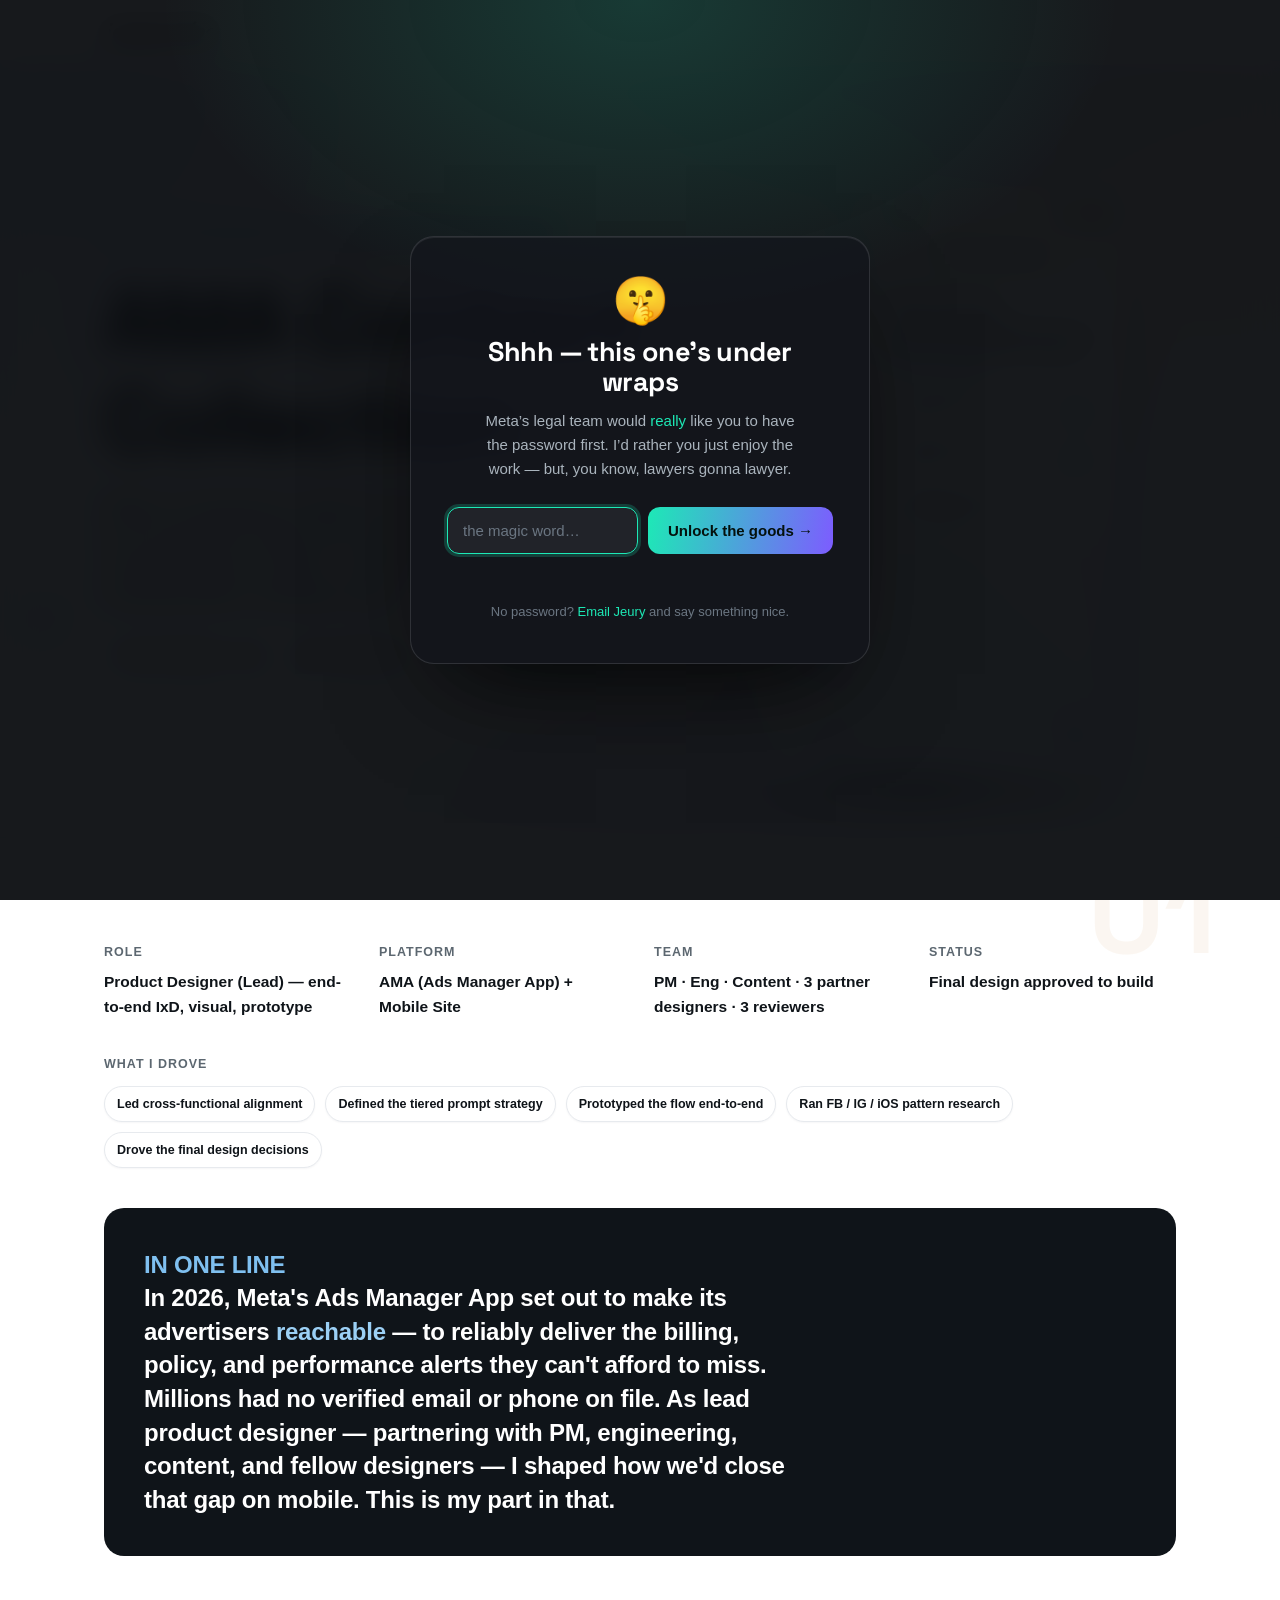
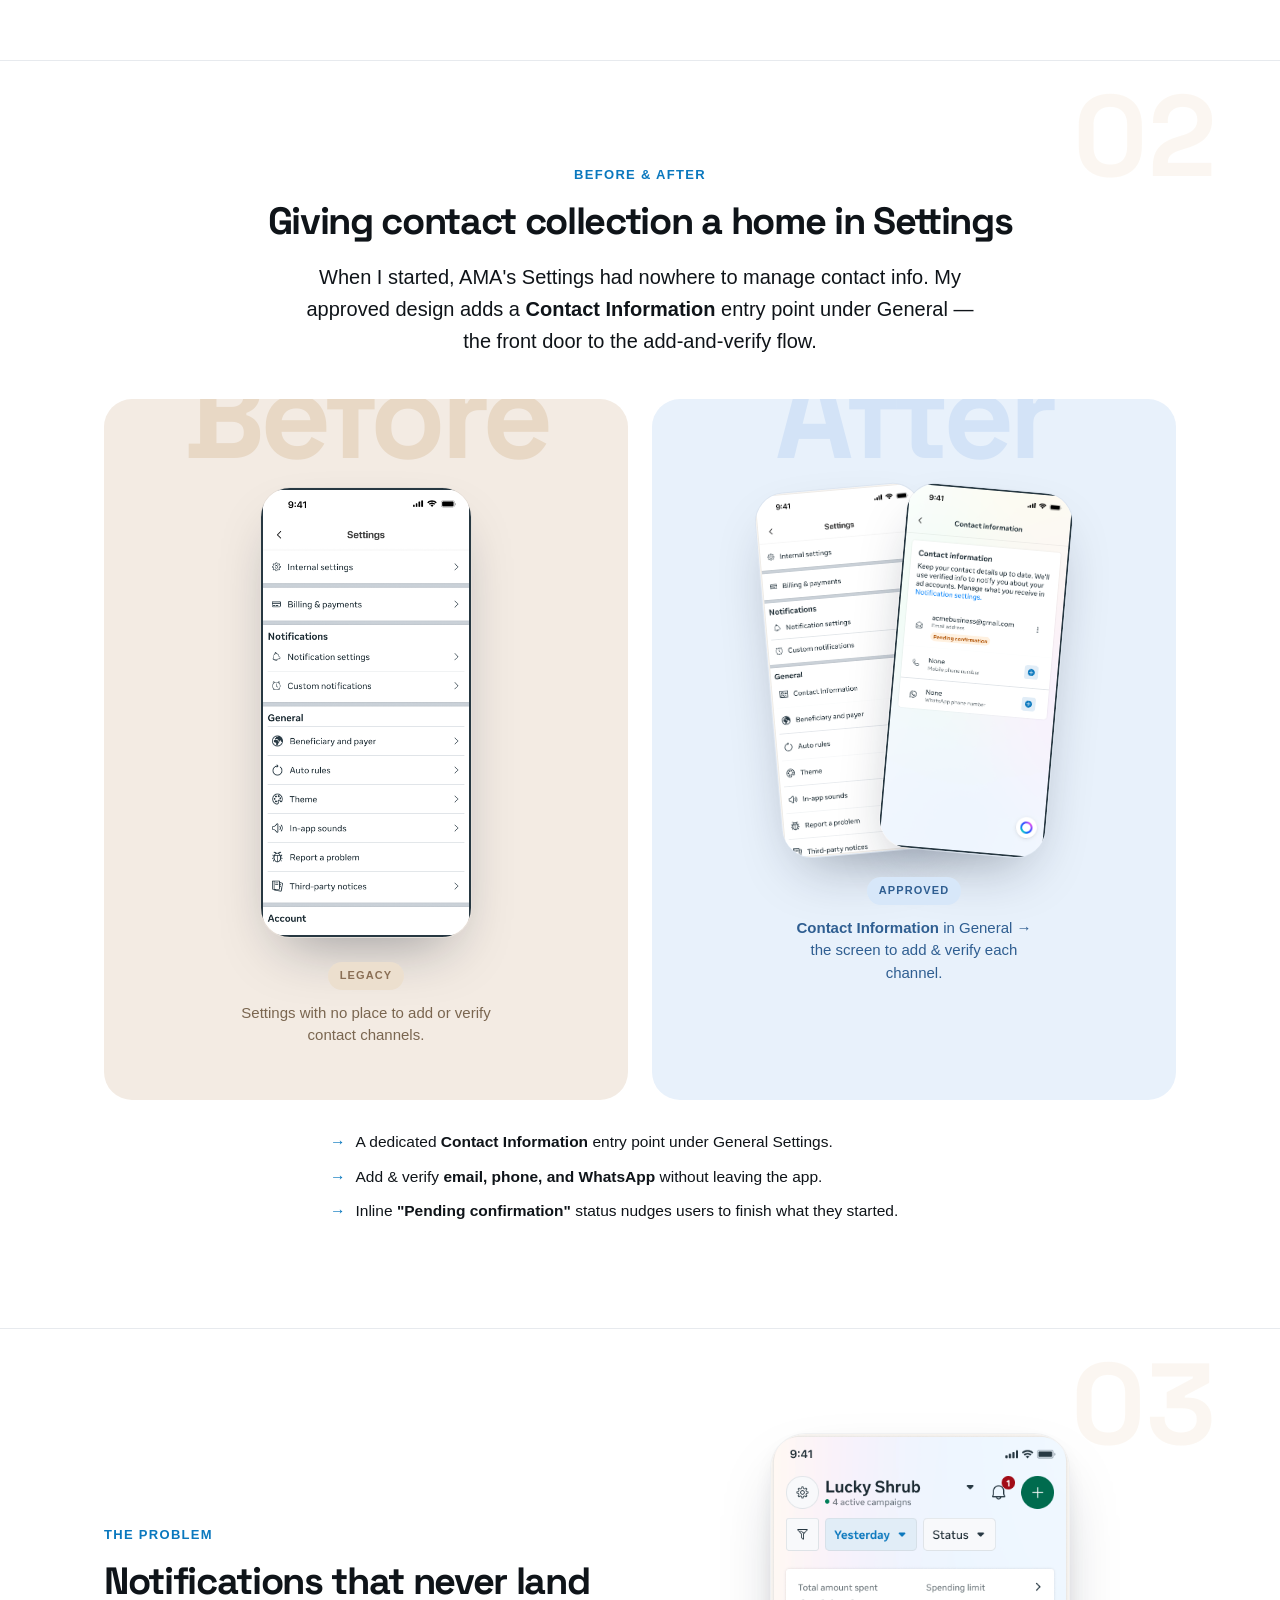
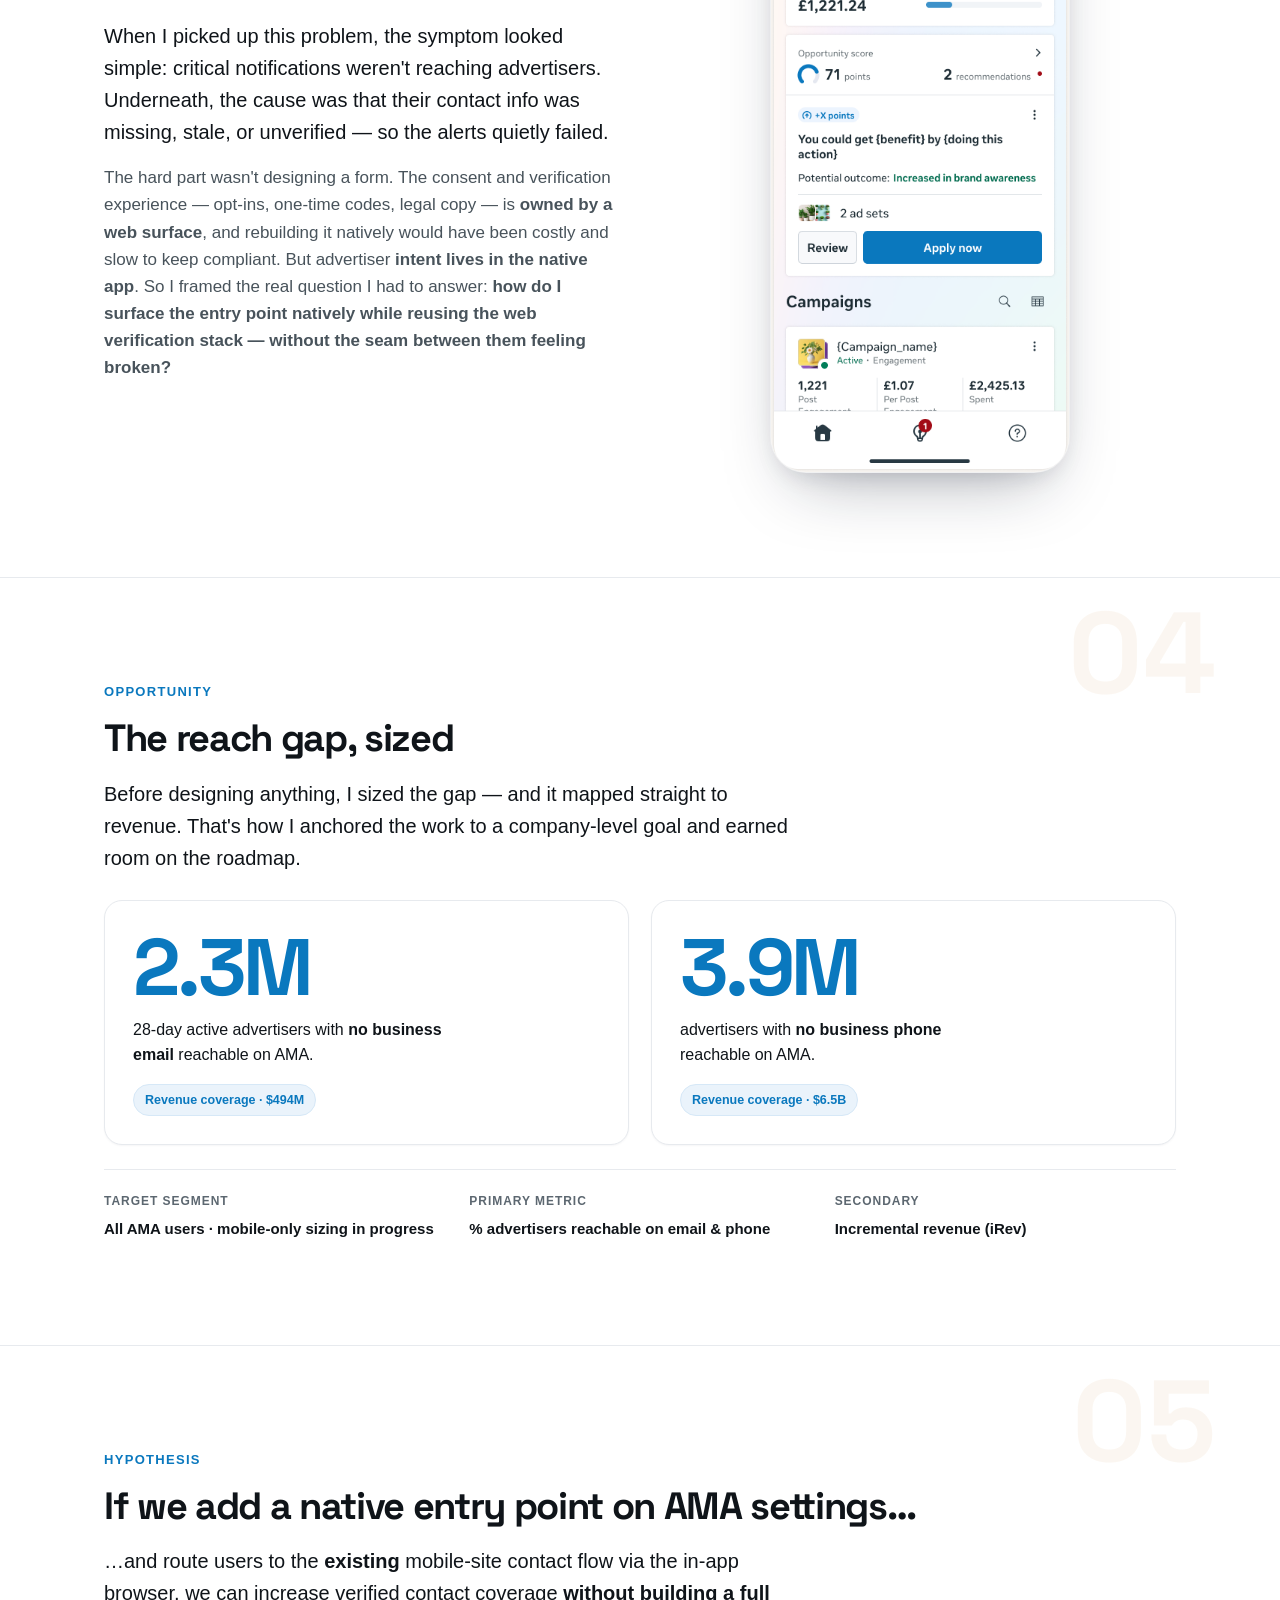
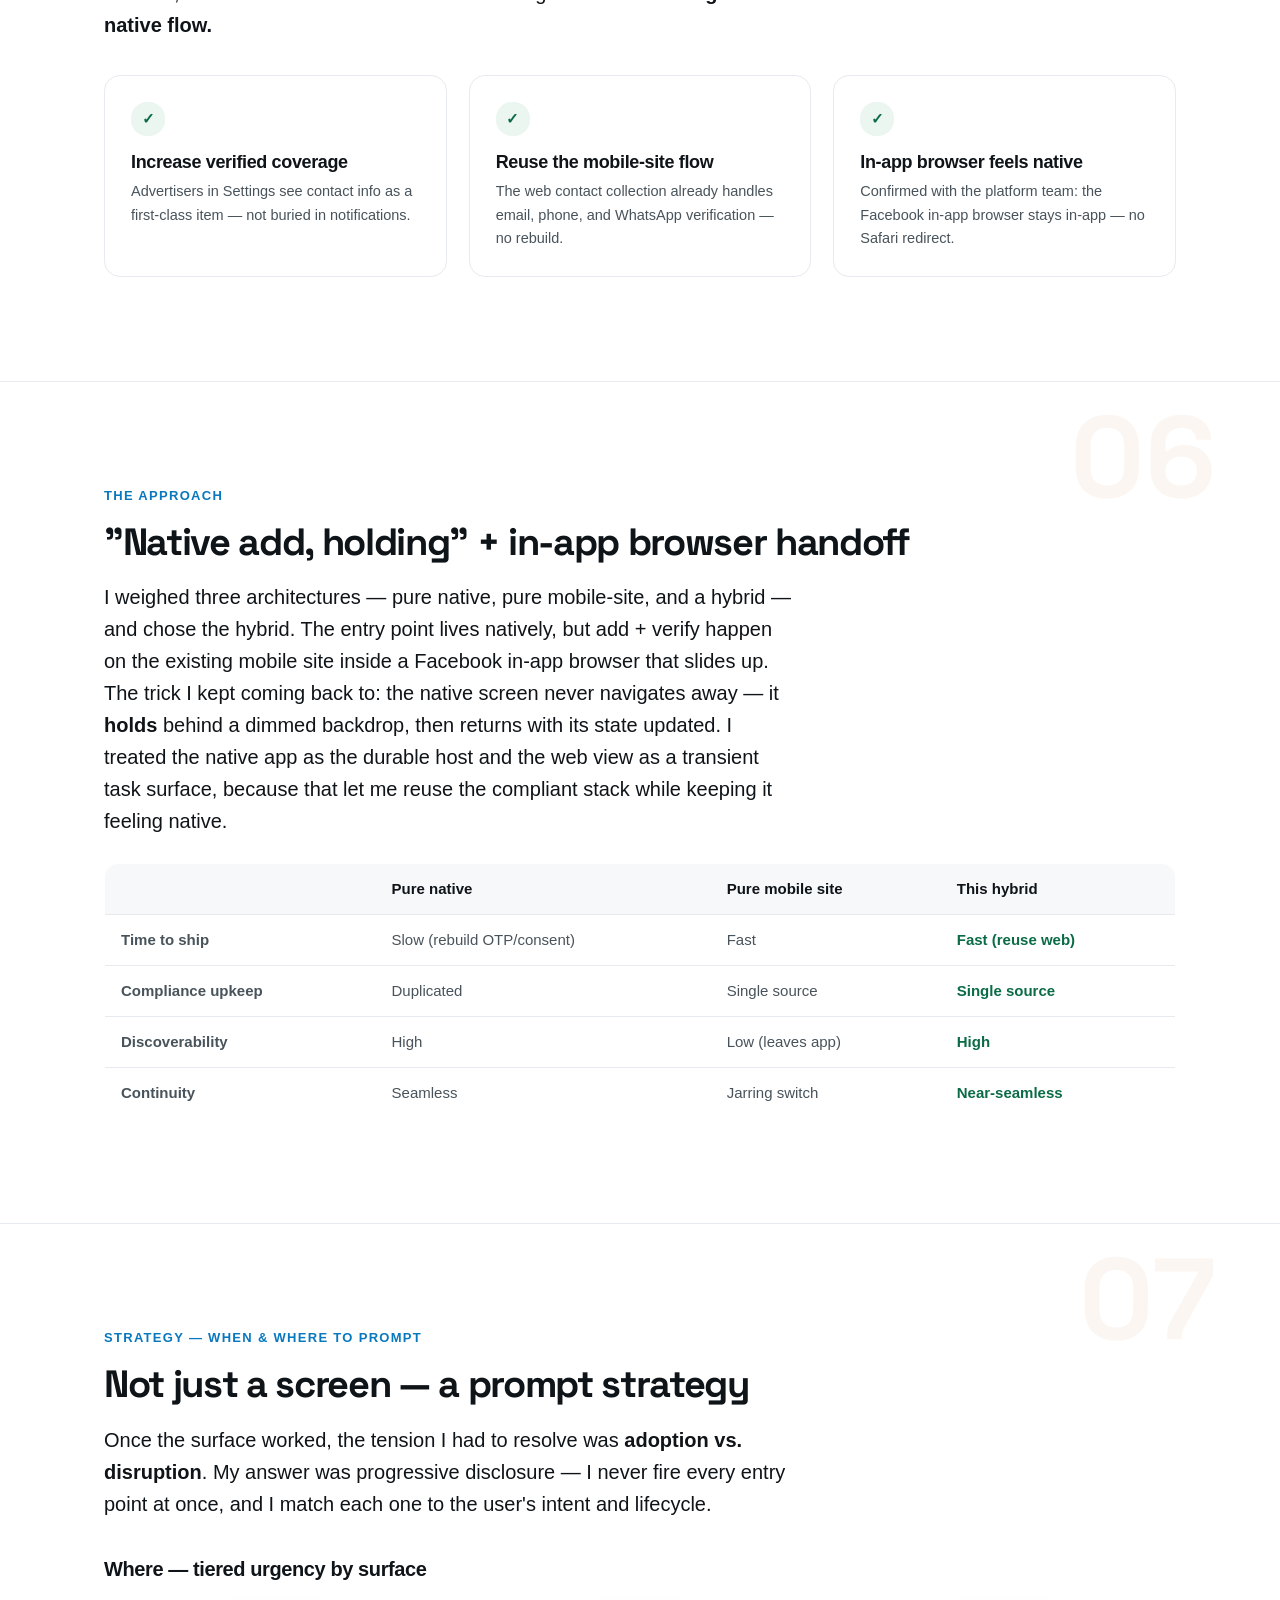
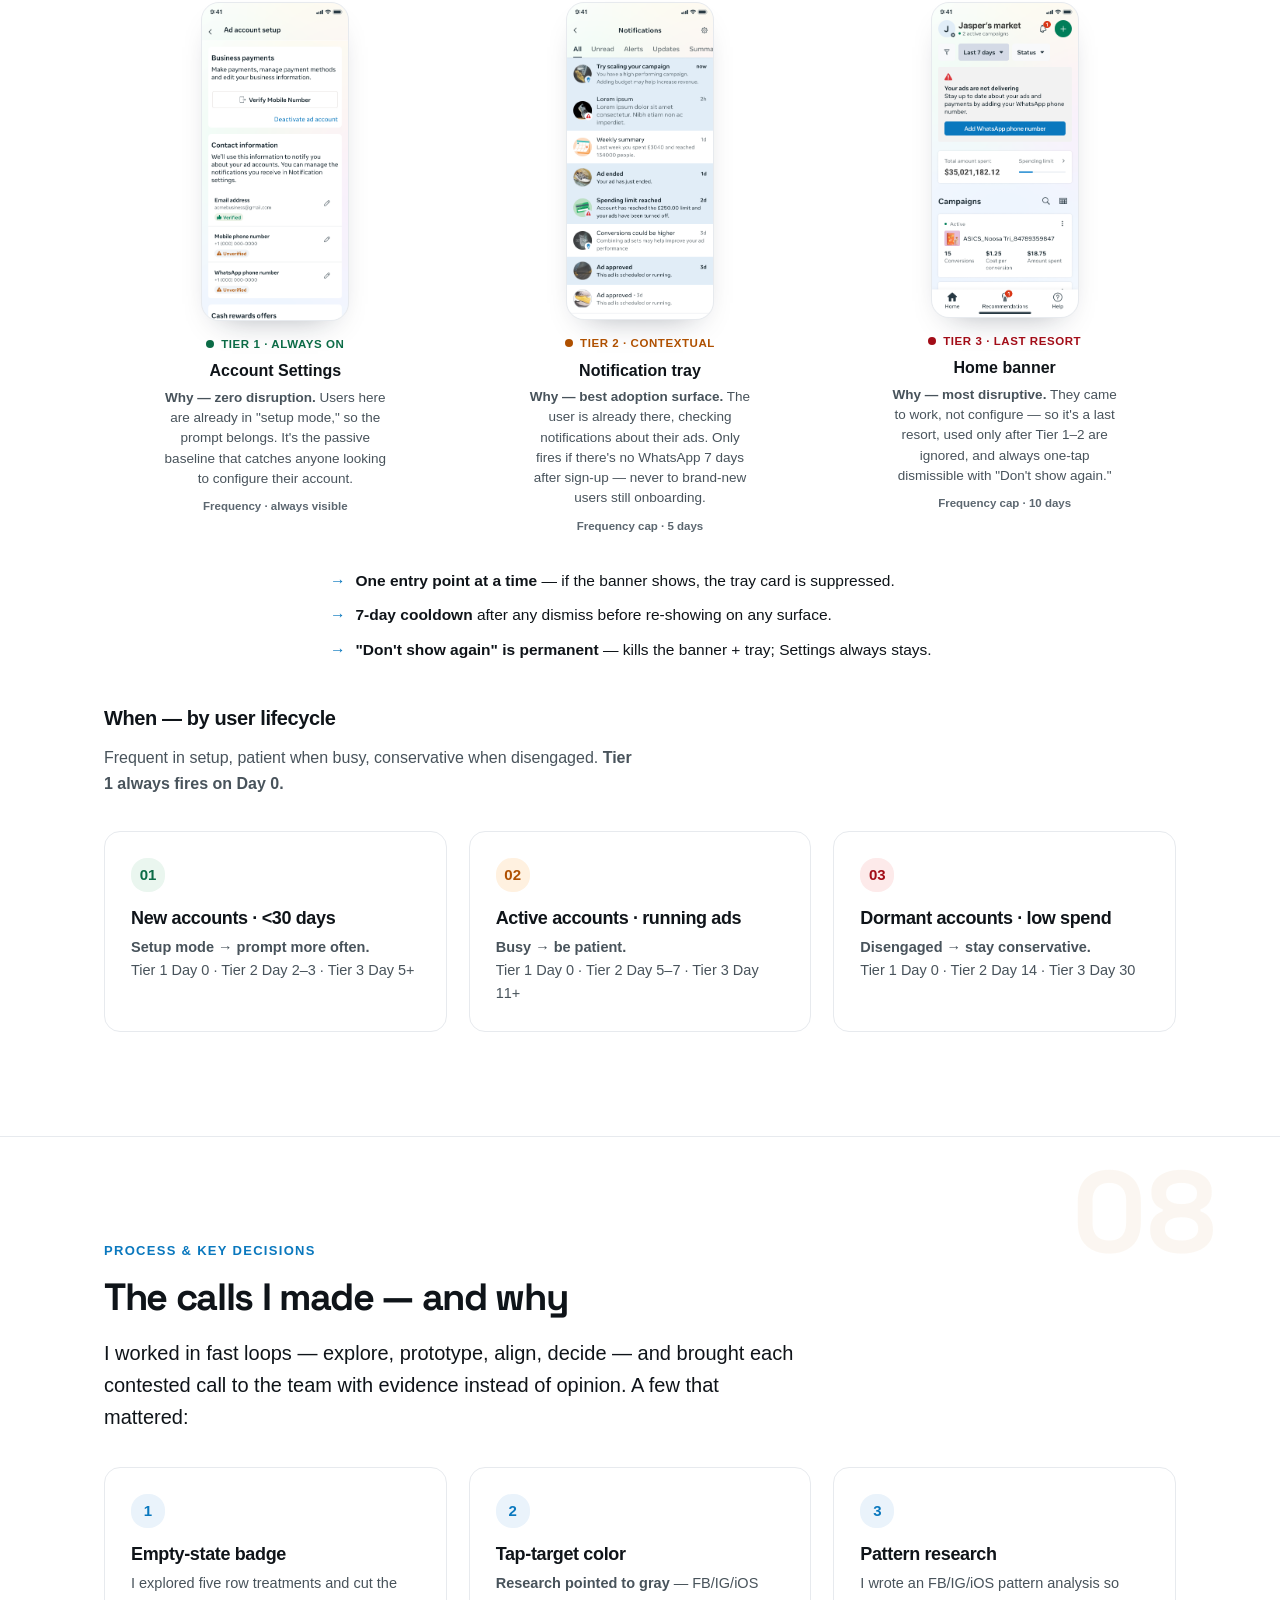
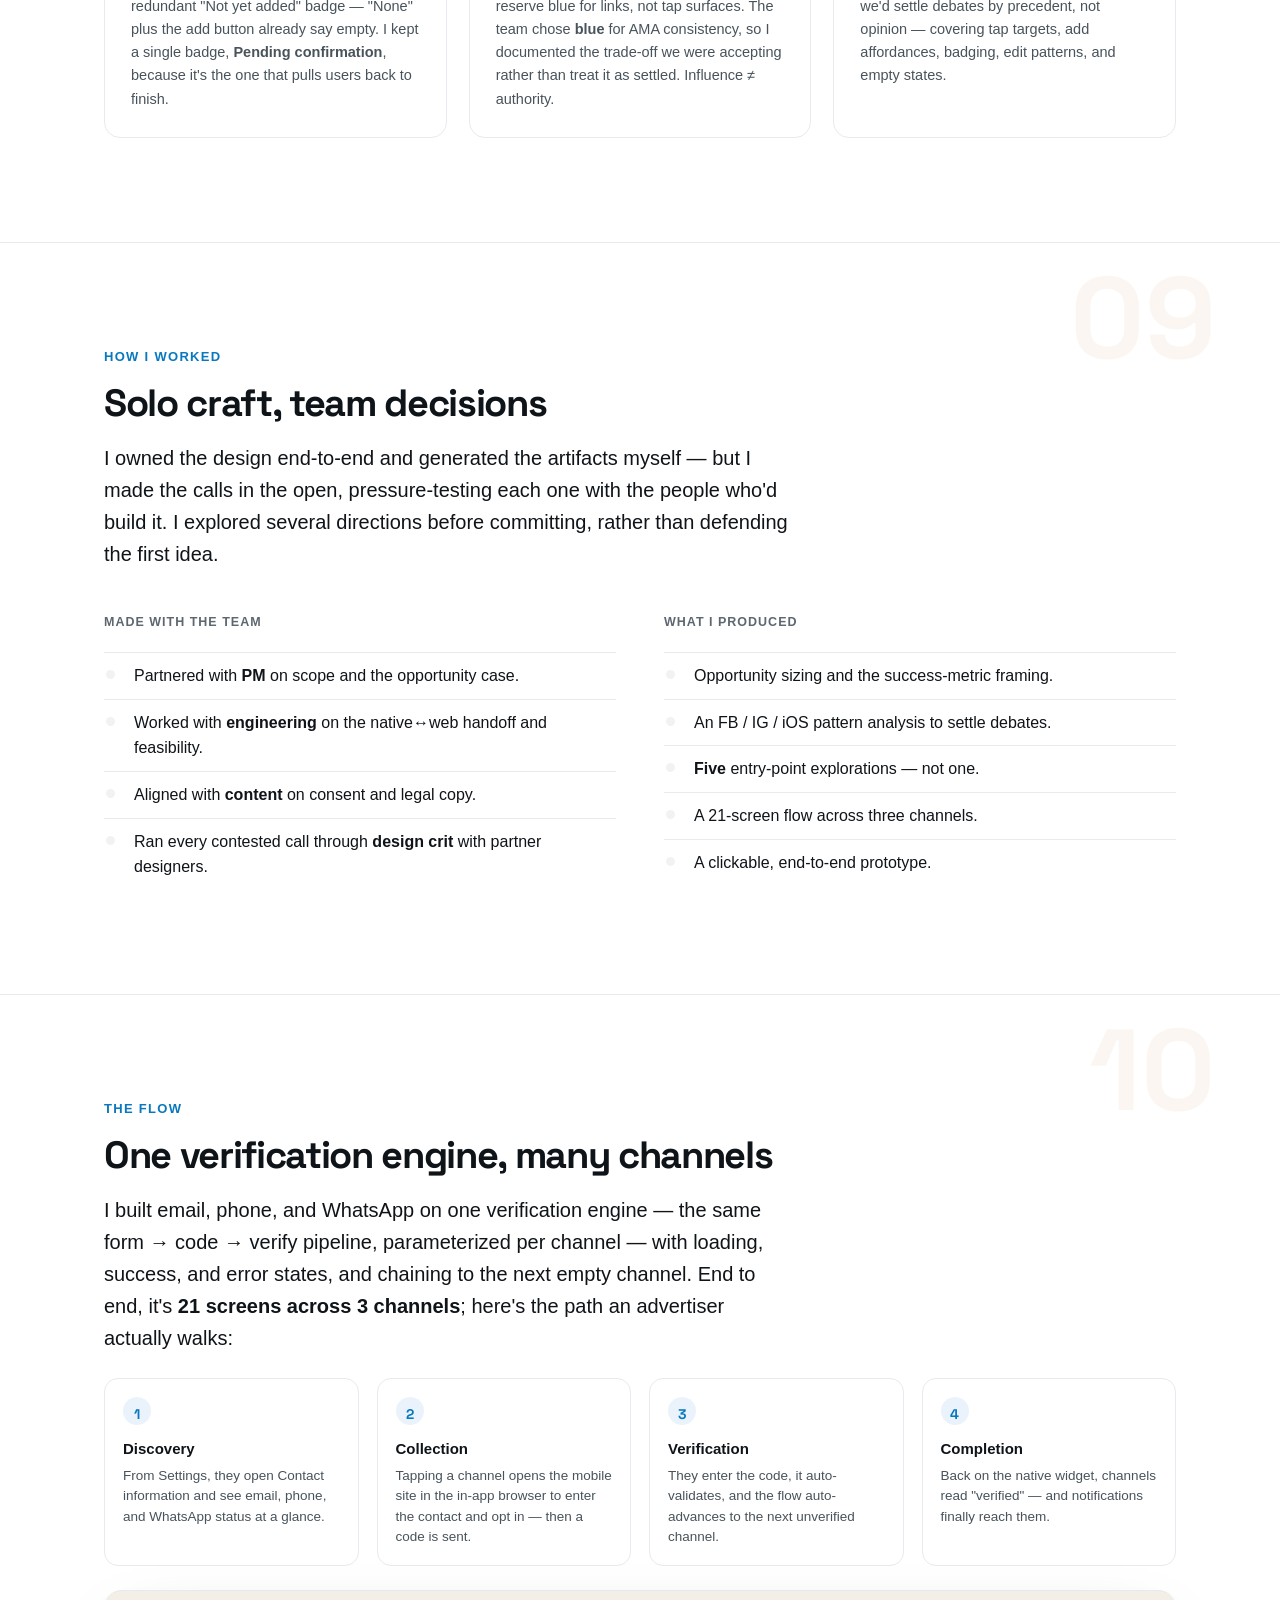
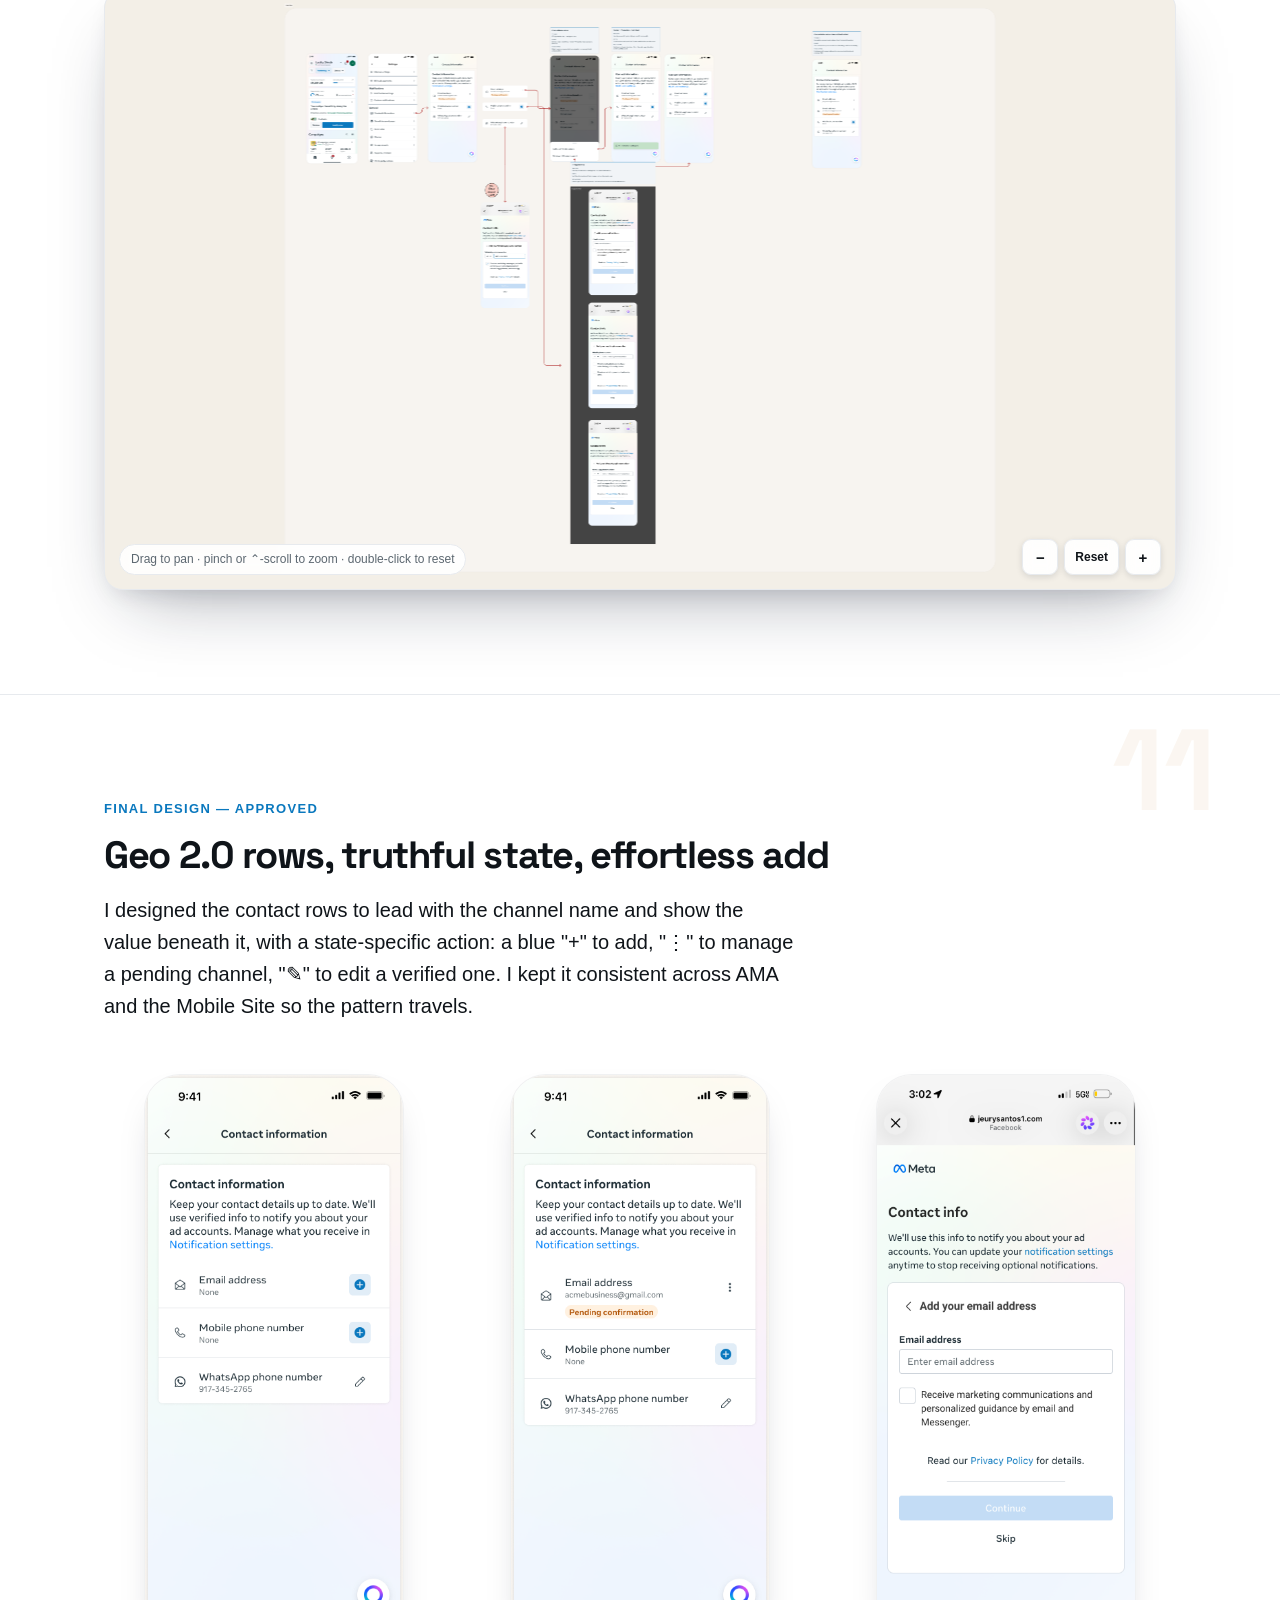
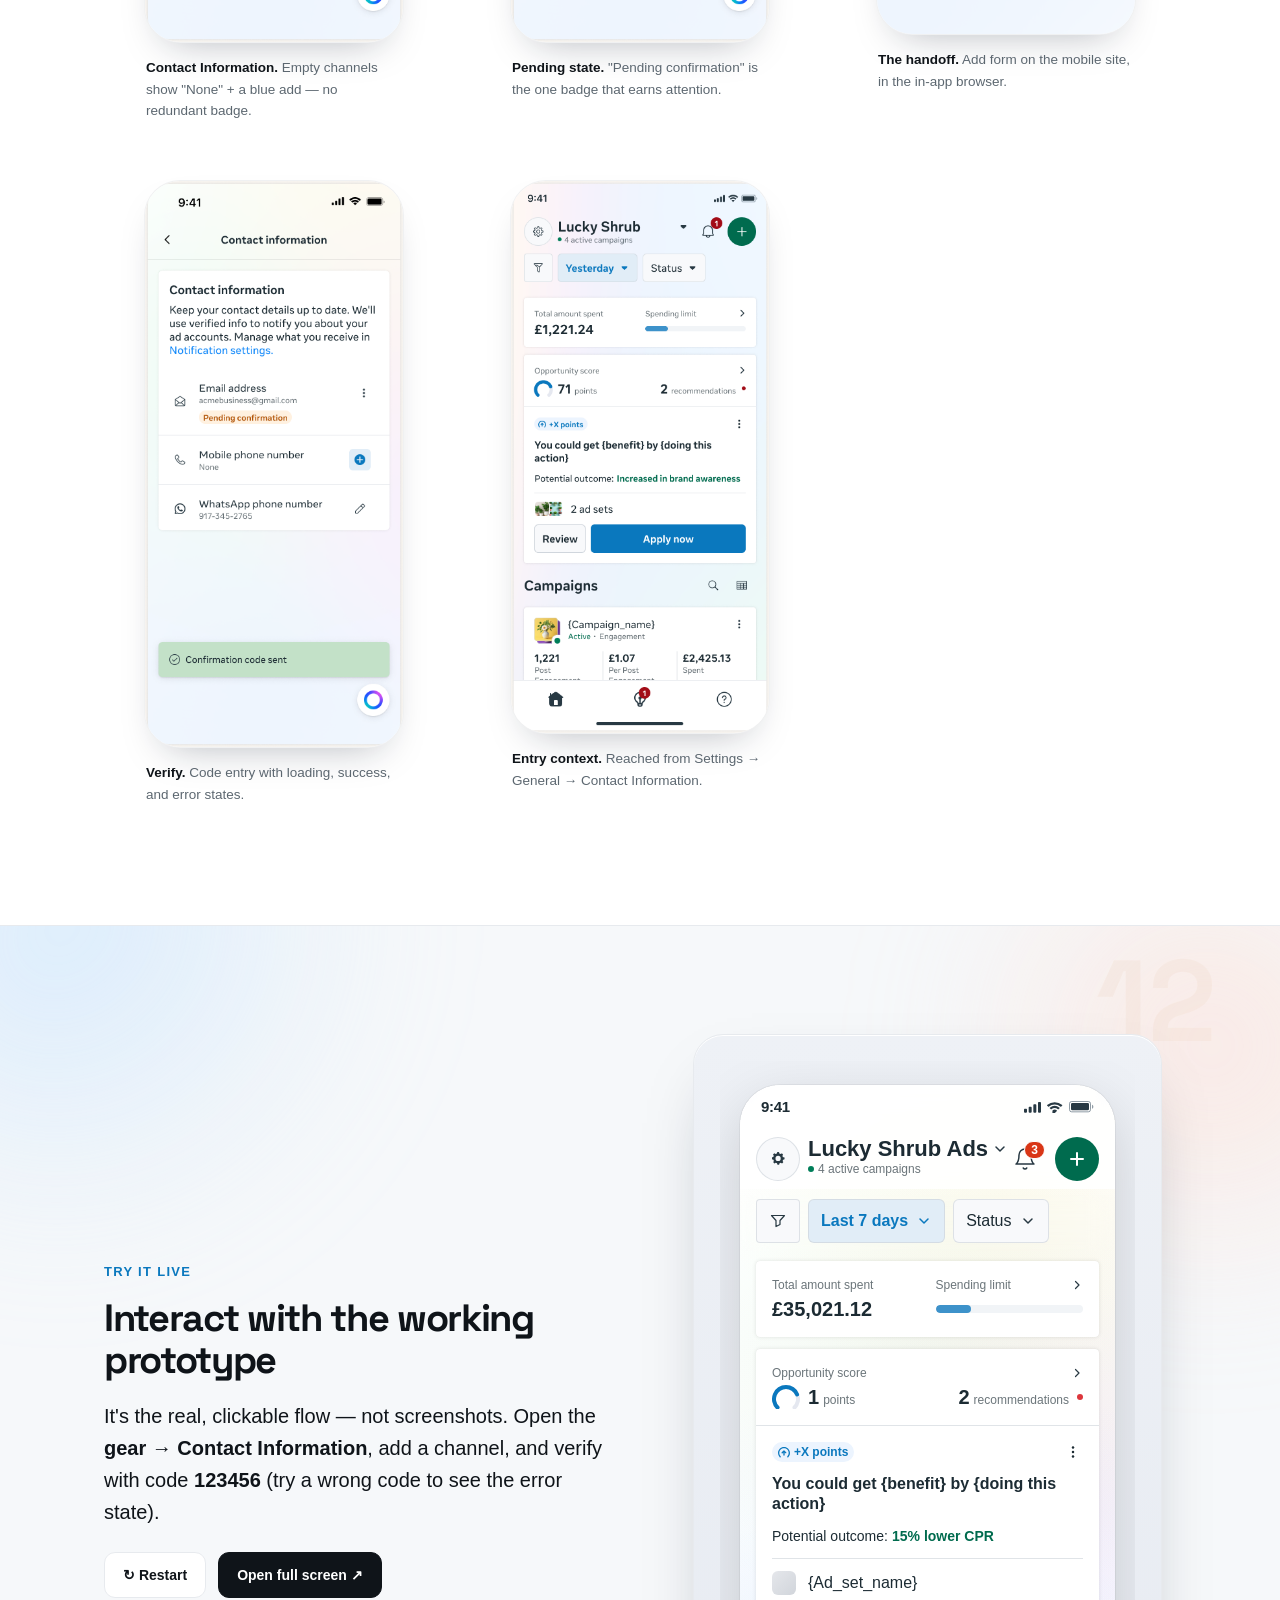
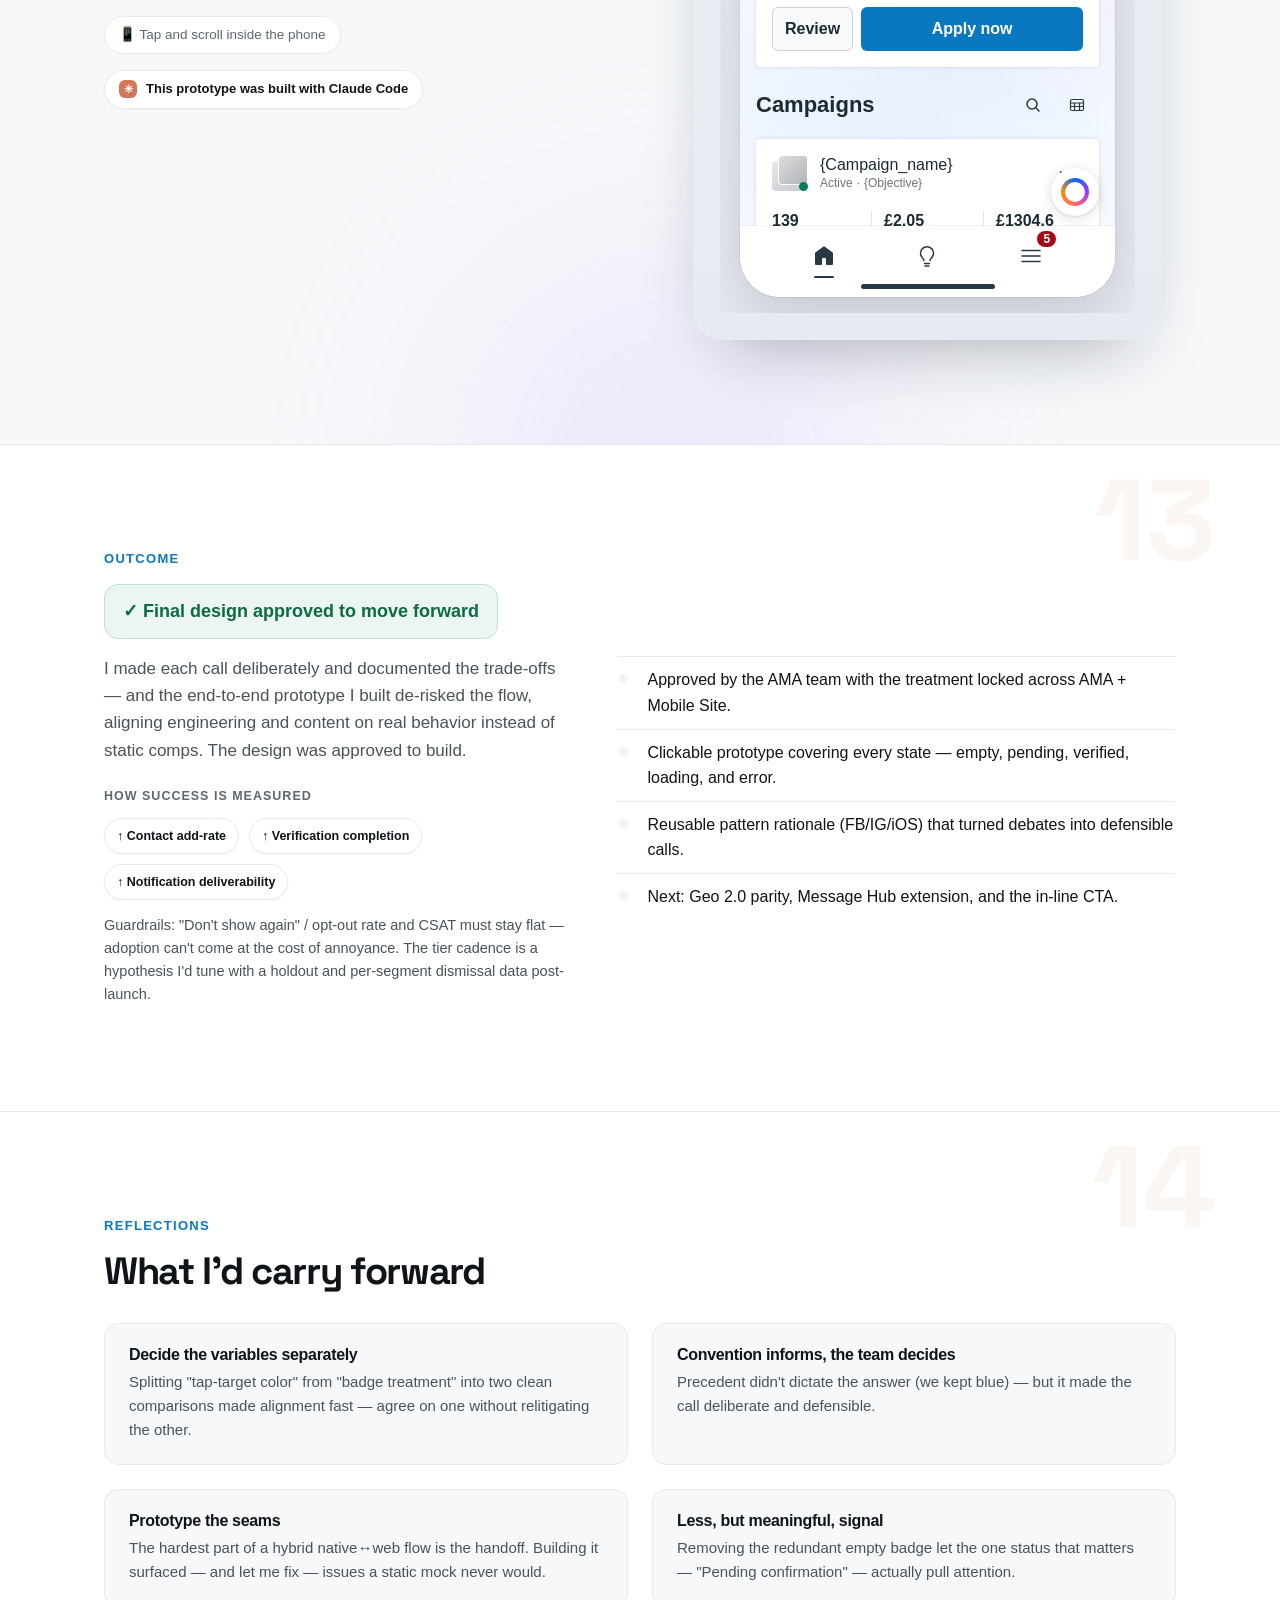
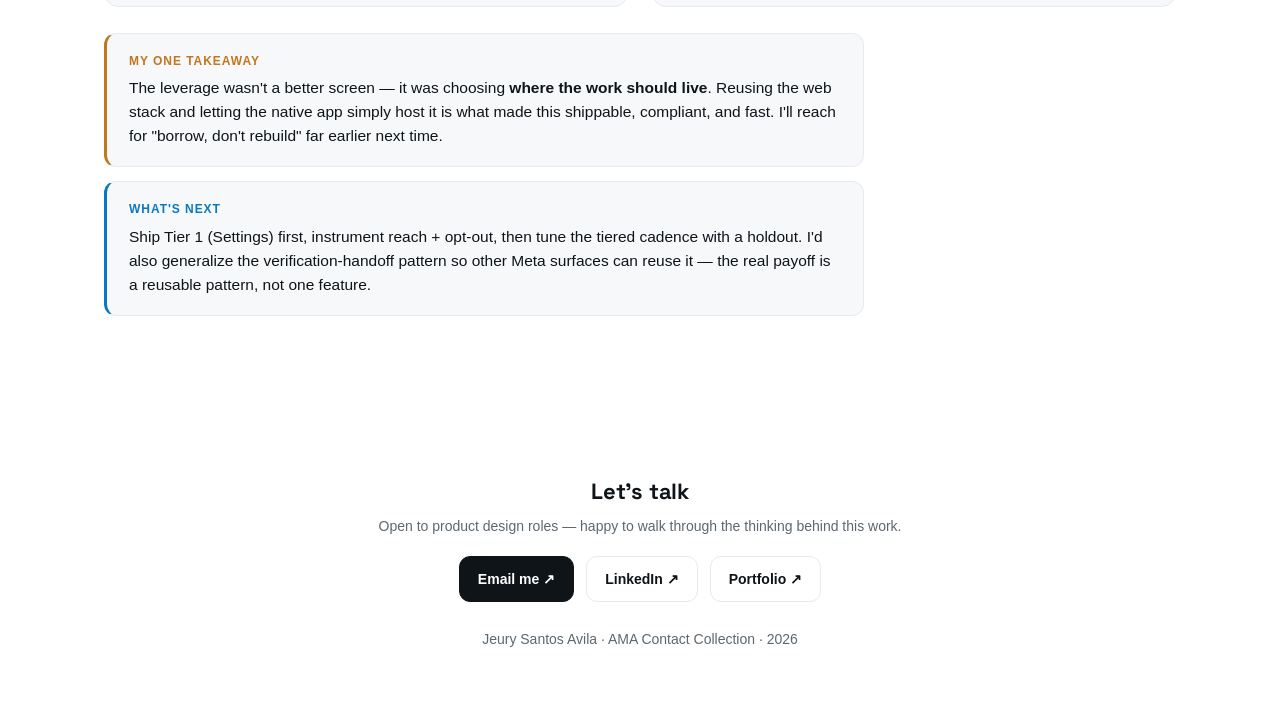
==== commit 1f0225e0: "Add cheeky client-side password gate to all 5 case study pages (per-company copy)" ====
--- a/case-study/index.html
+++ b/case-study/index.html
@@ -833,5 +833,7 @@
     window.addEventListener('resize', fitView);
   })();
 </script>
+<script>window.GATE_CO="Meta";</script>
+<script src="gate.js"></script>
 </body>
 </html>
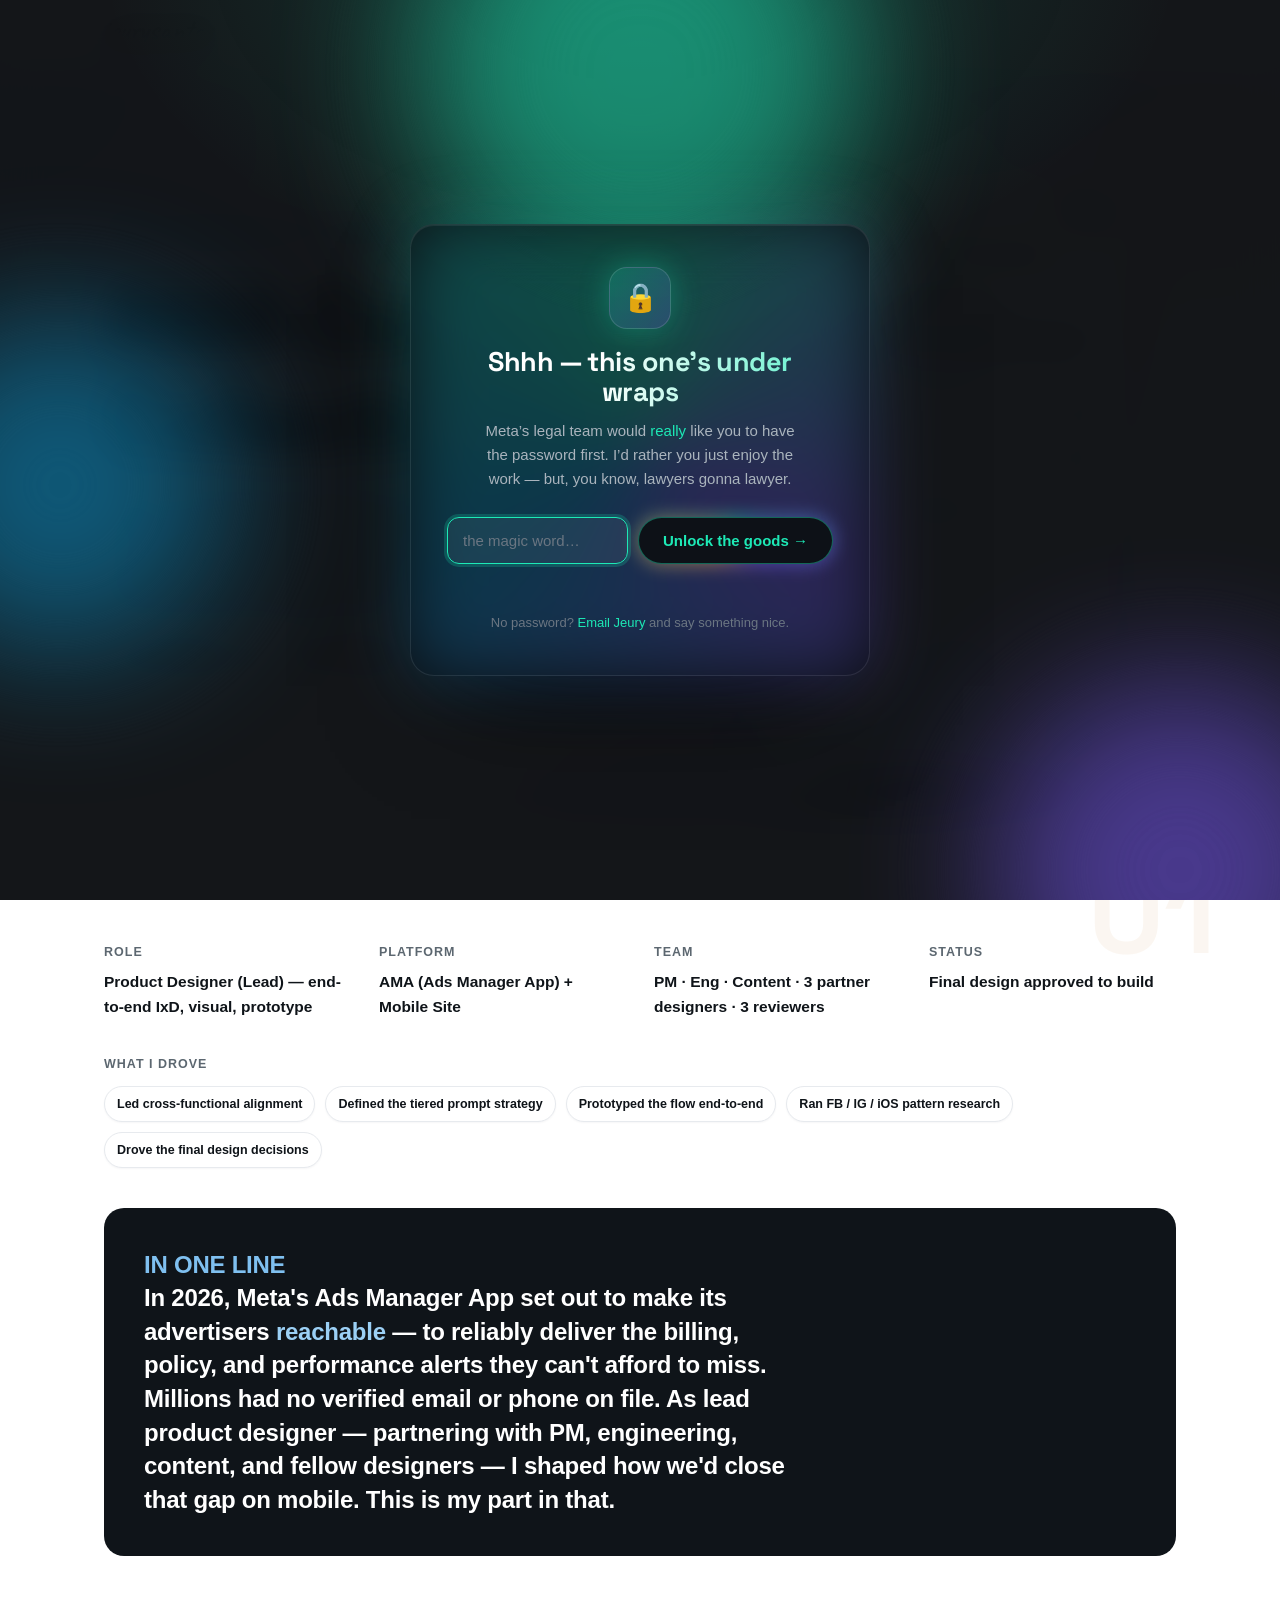
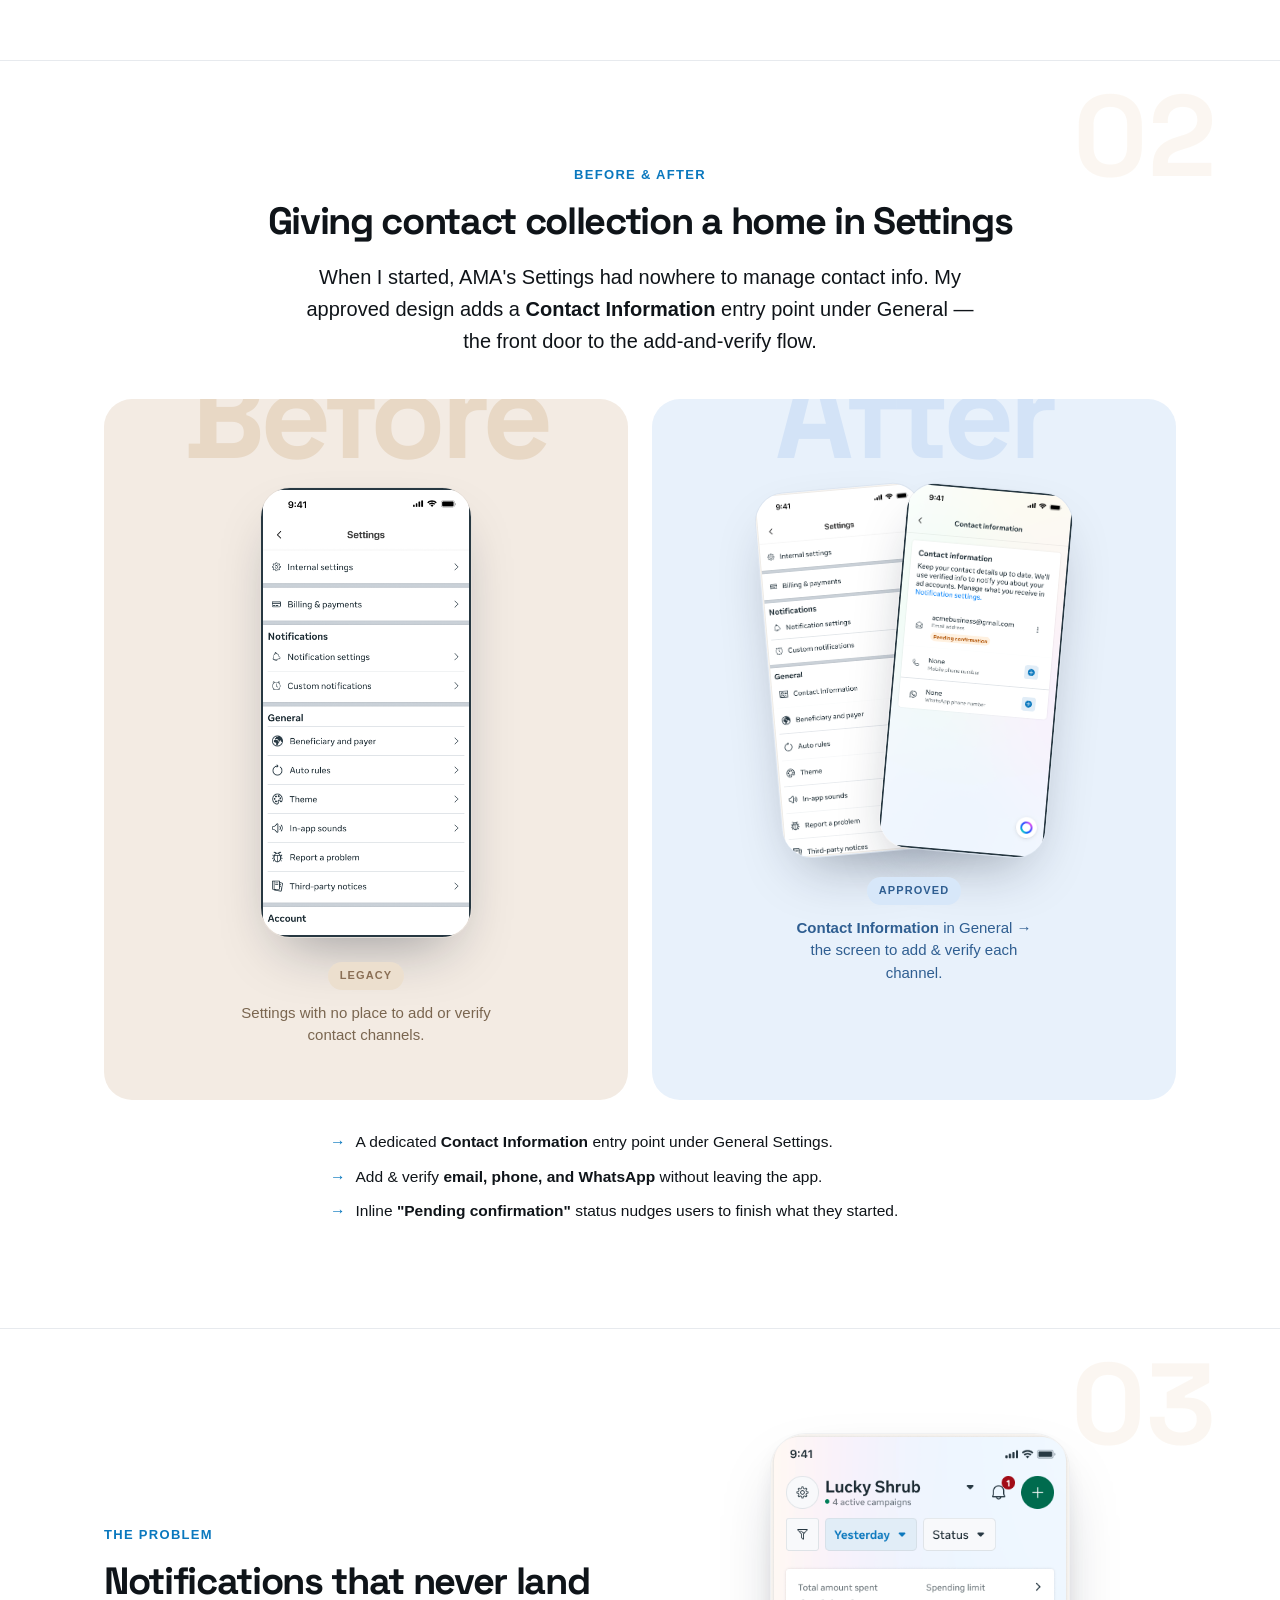
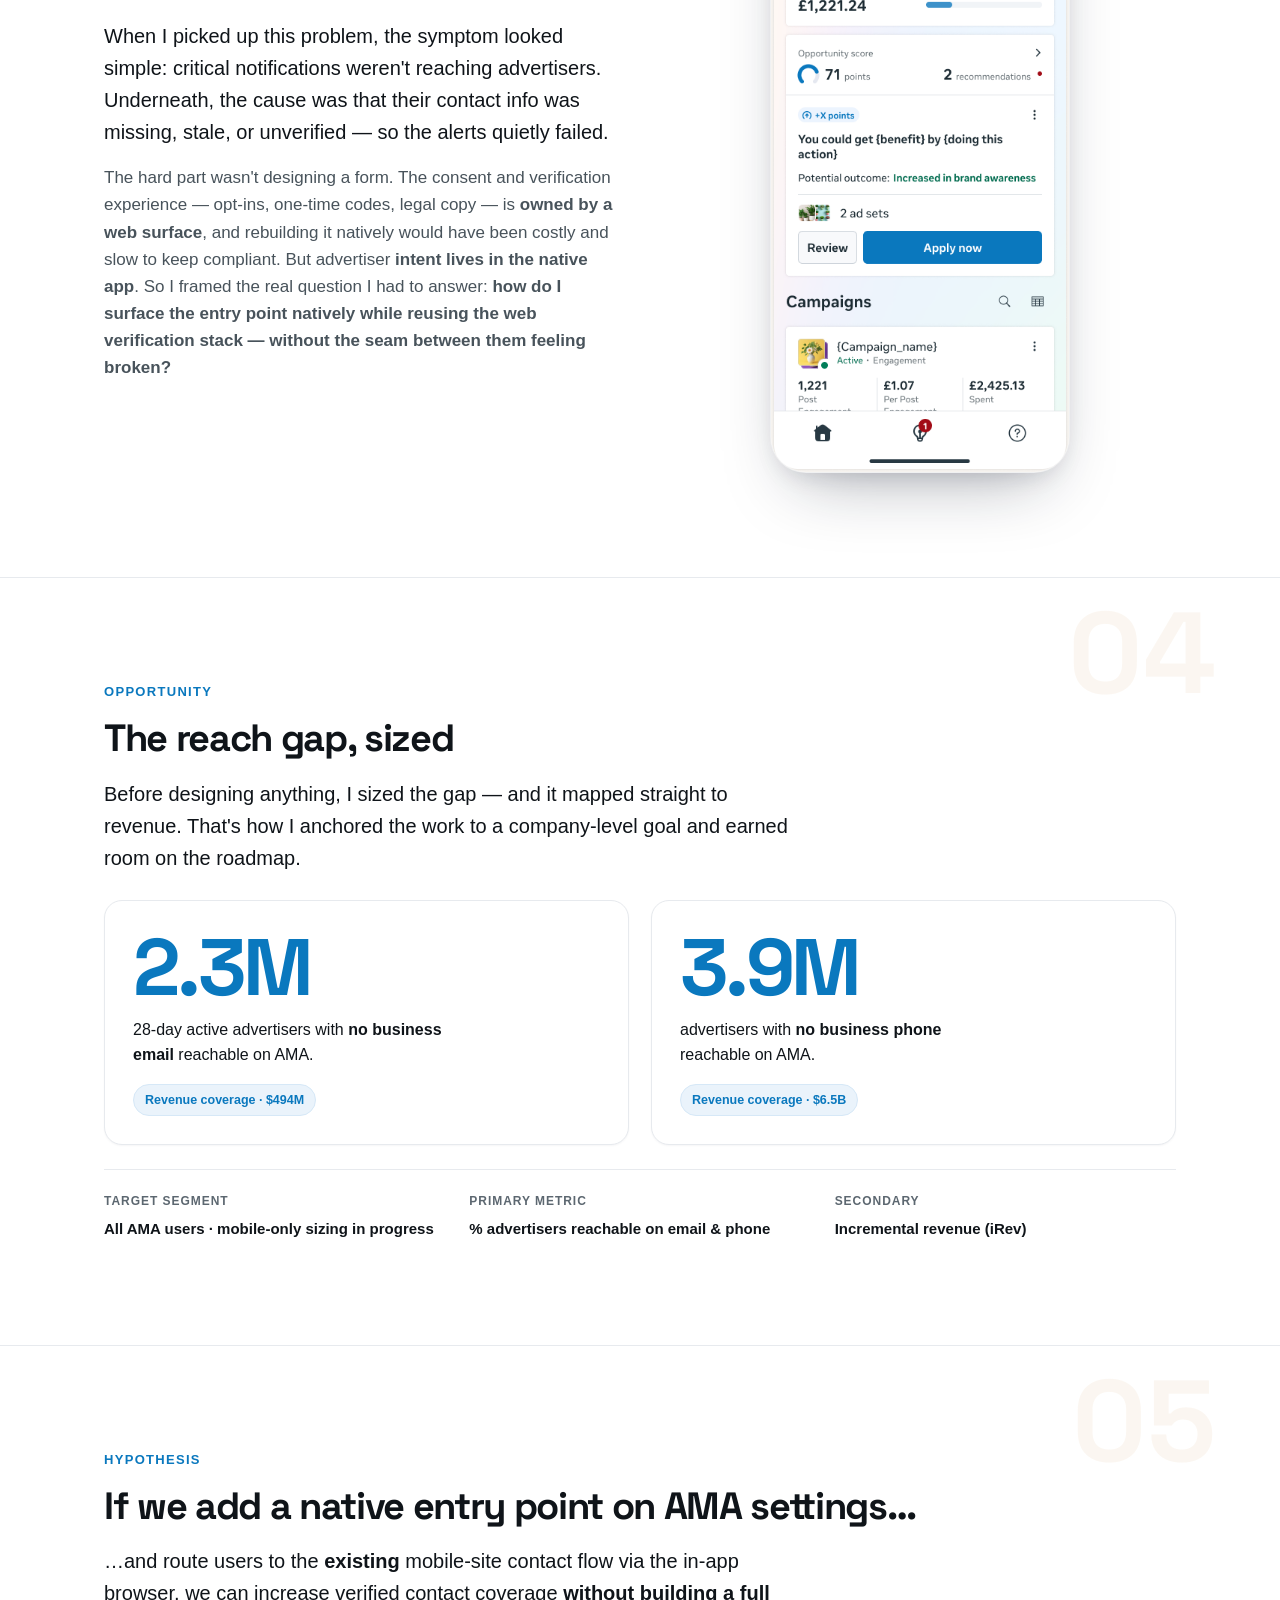
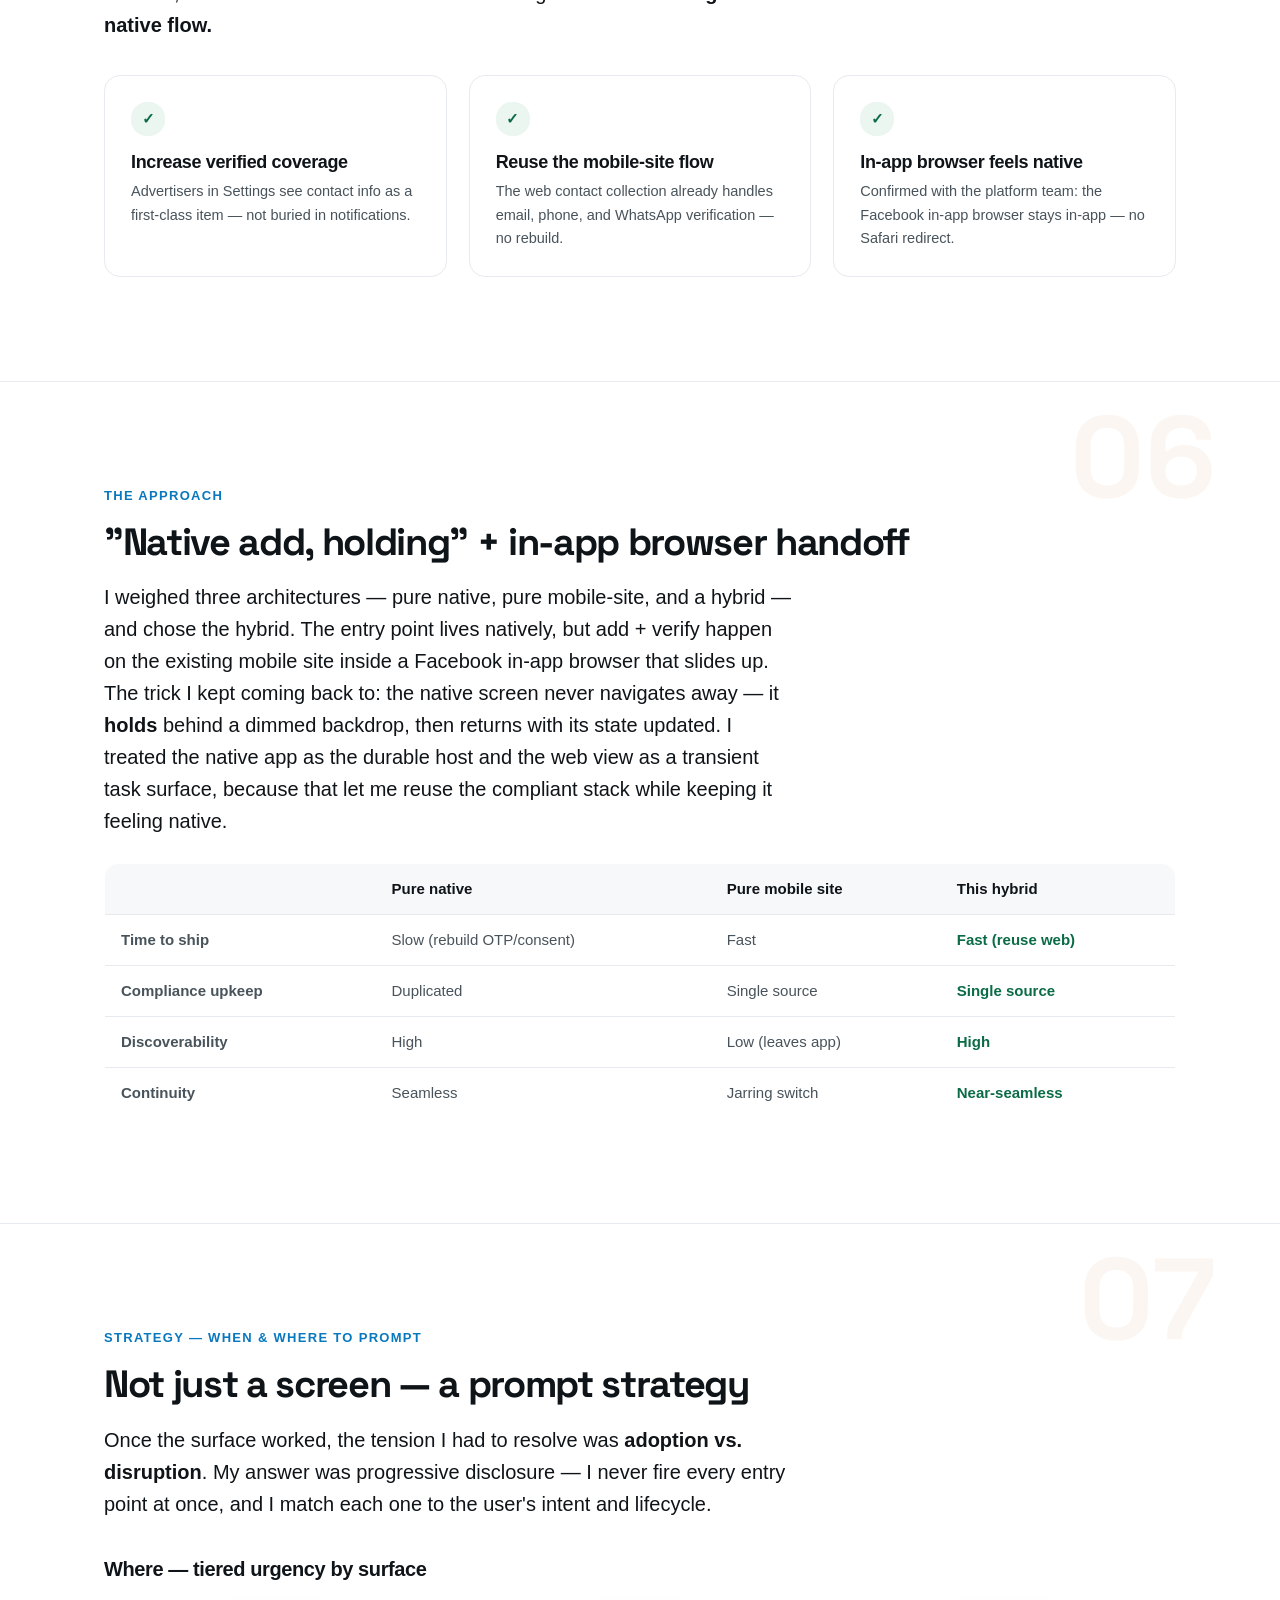
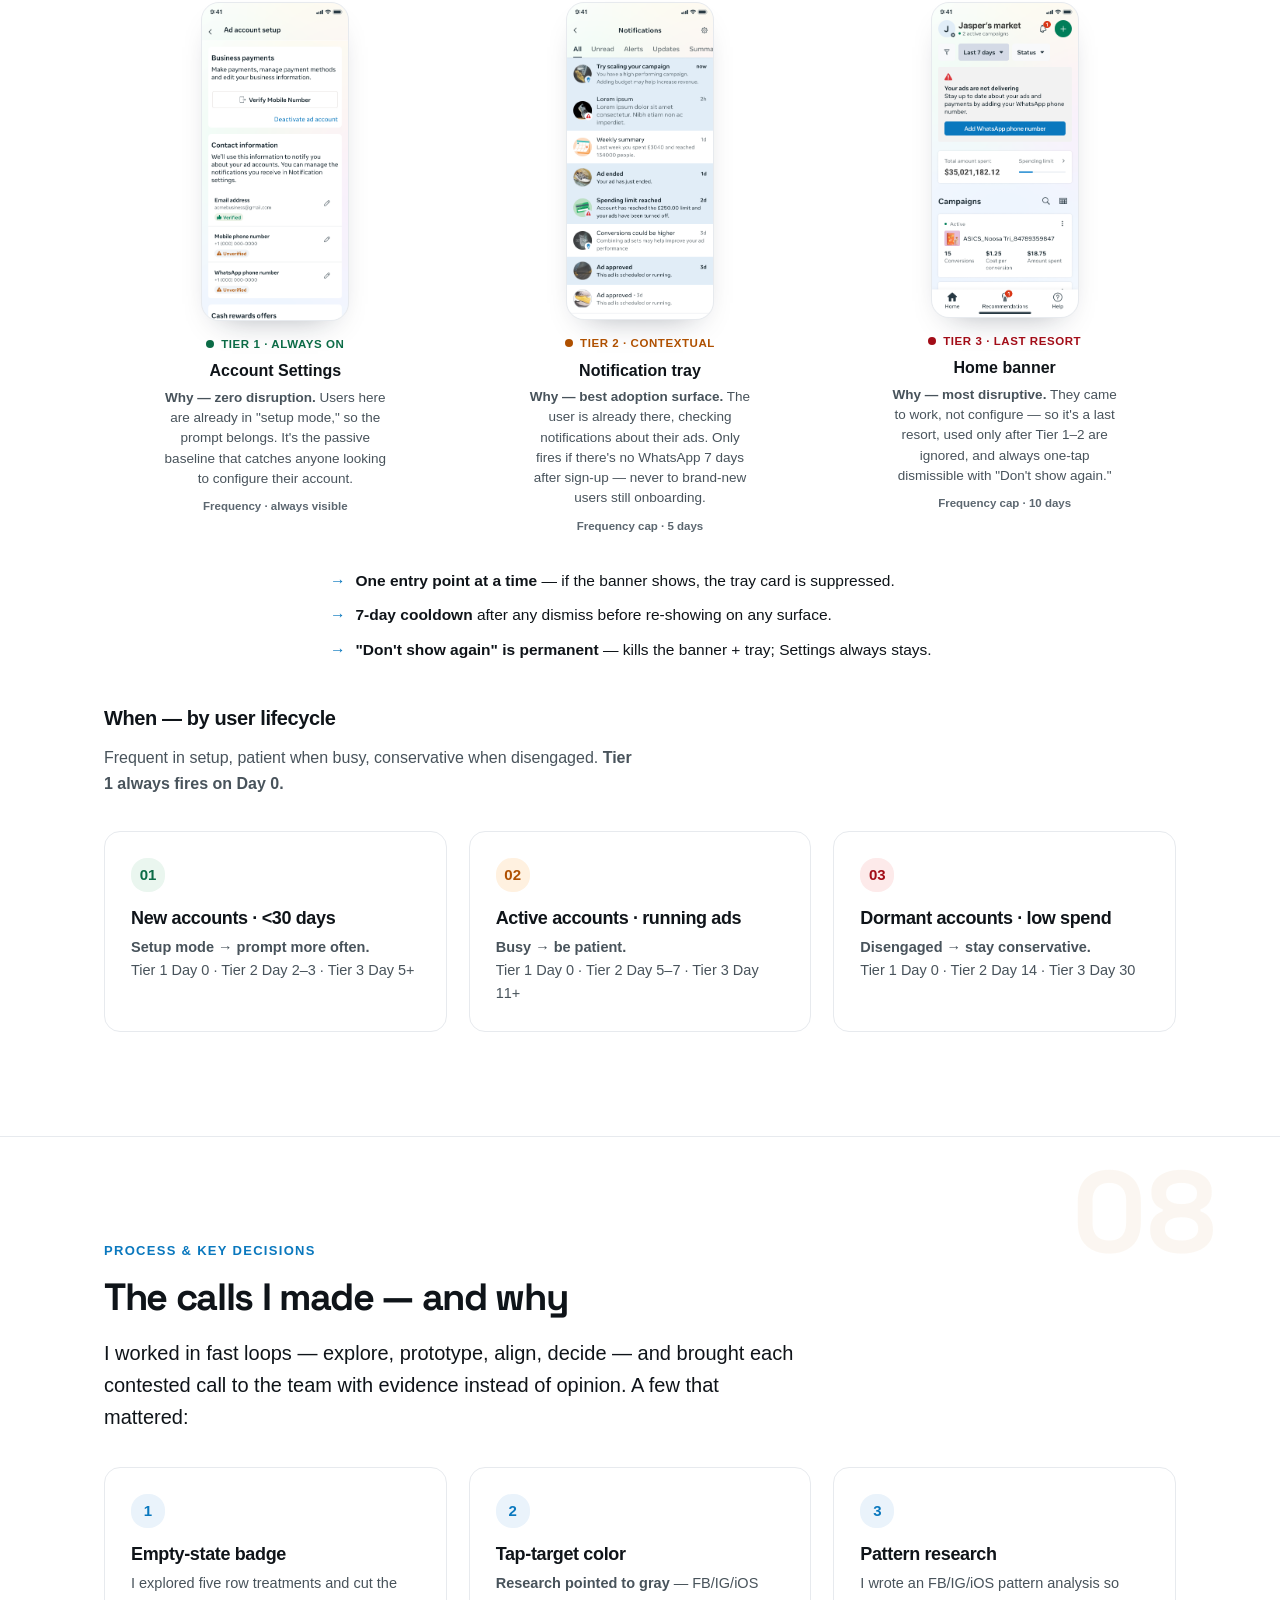
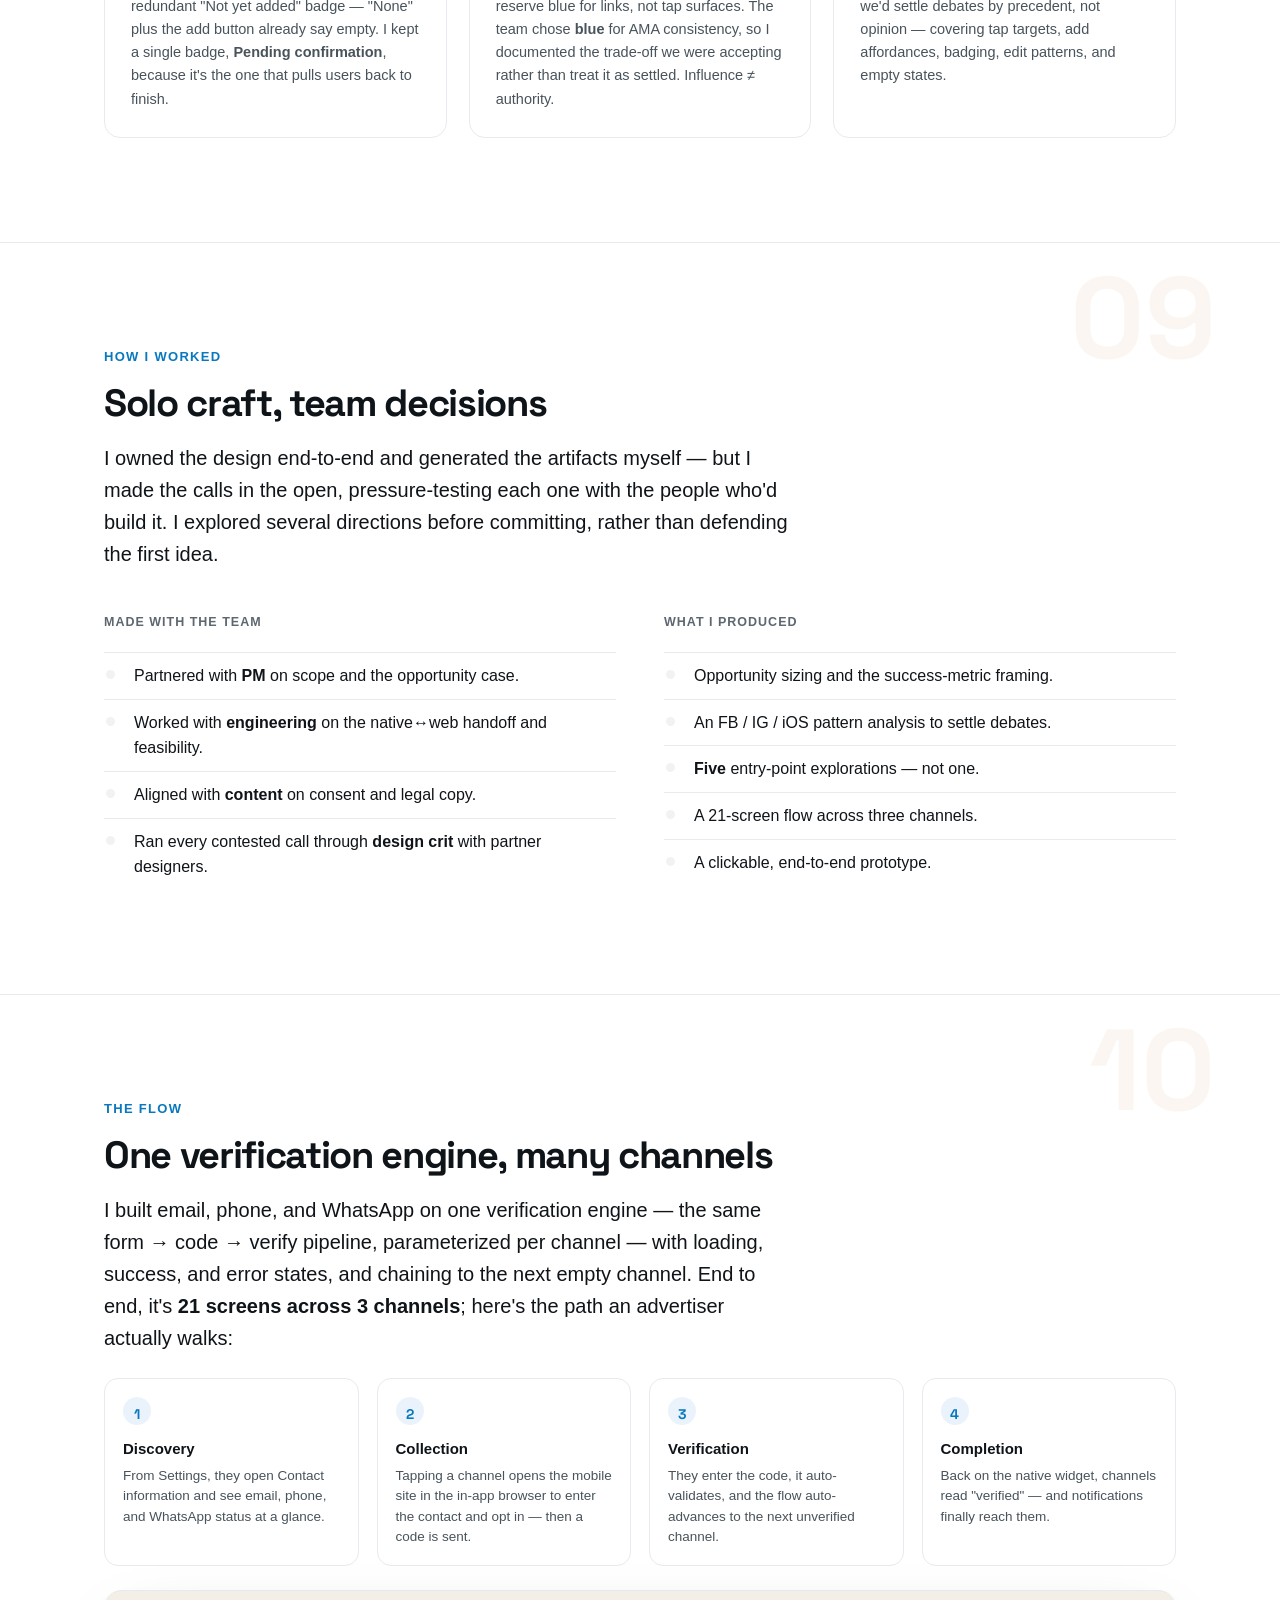
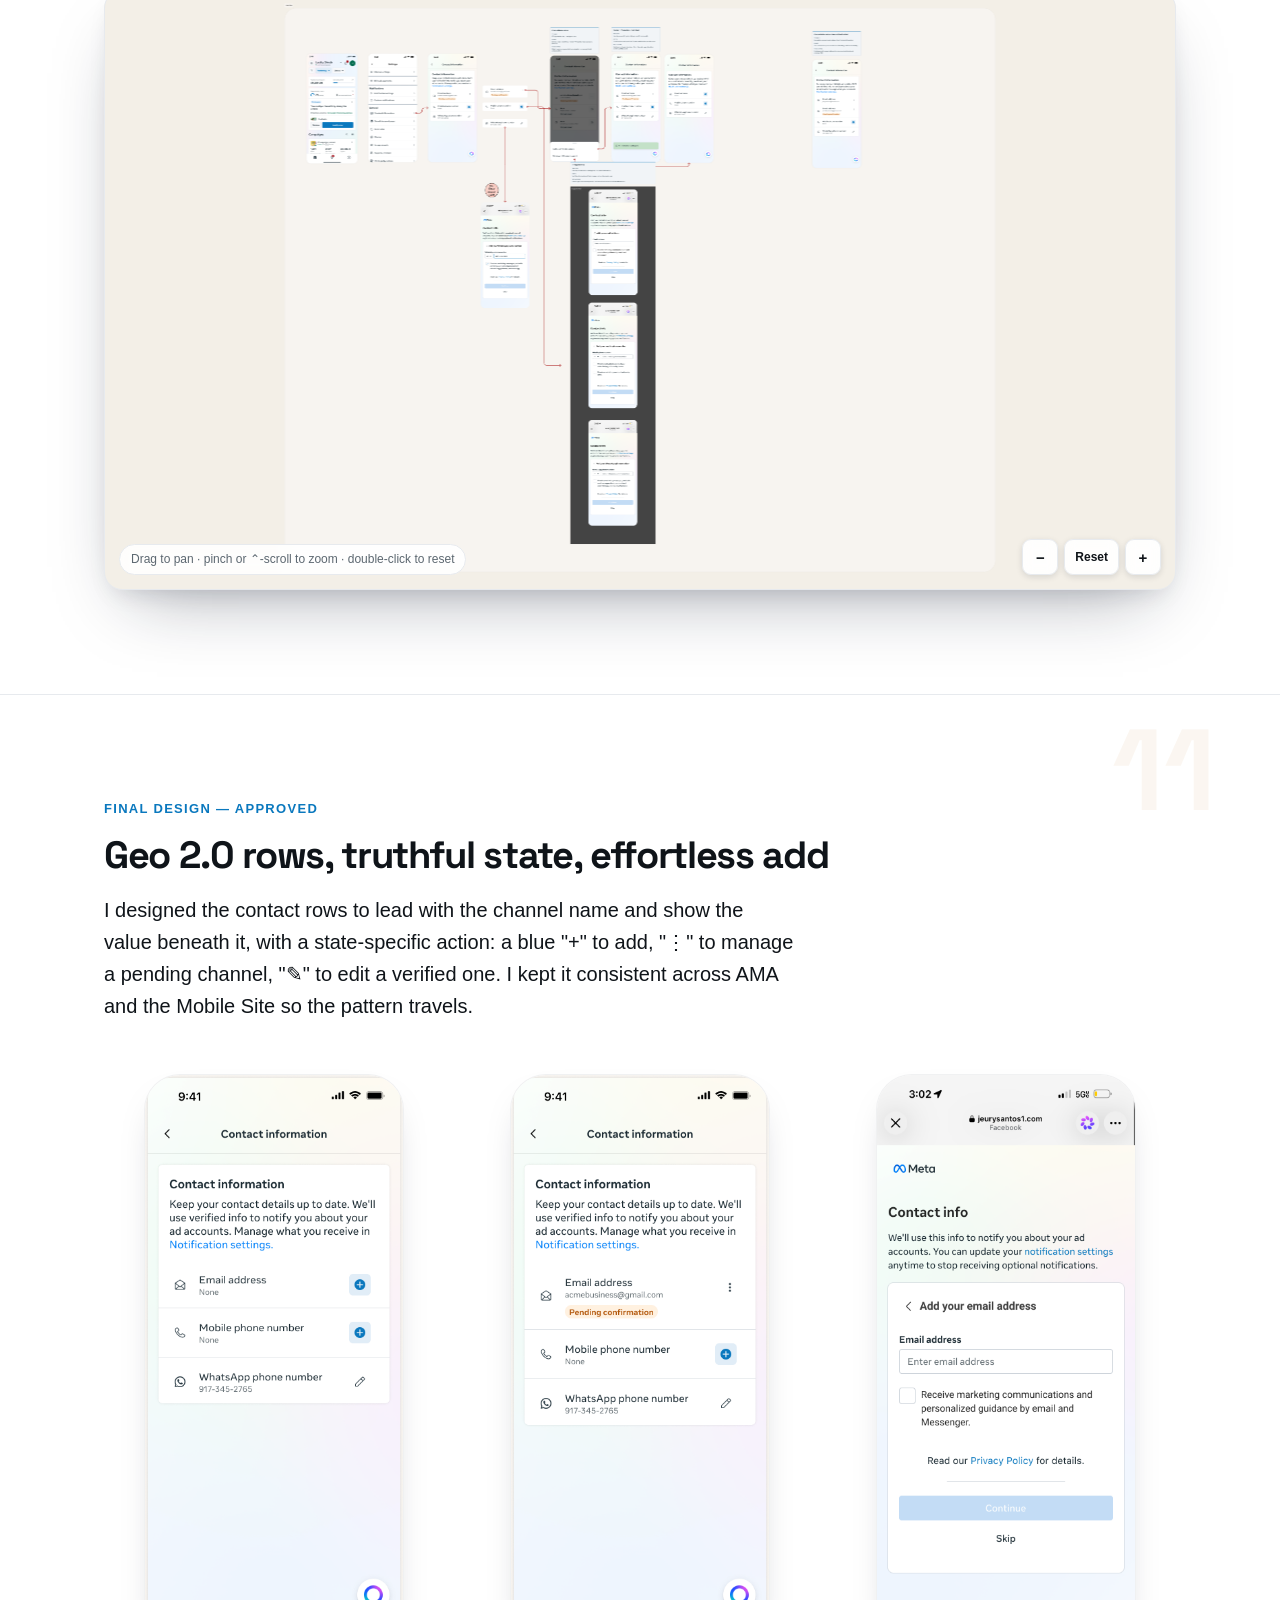
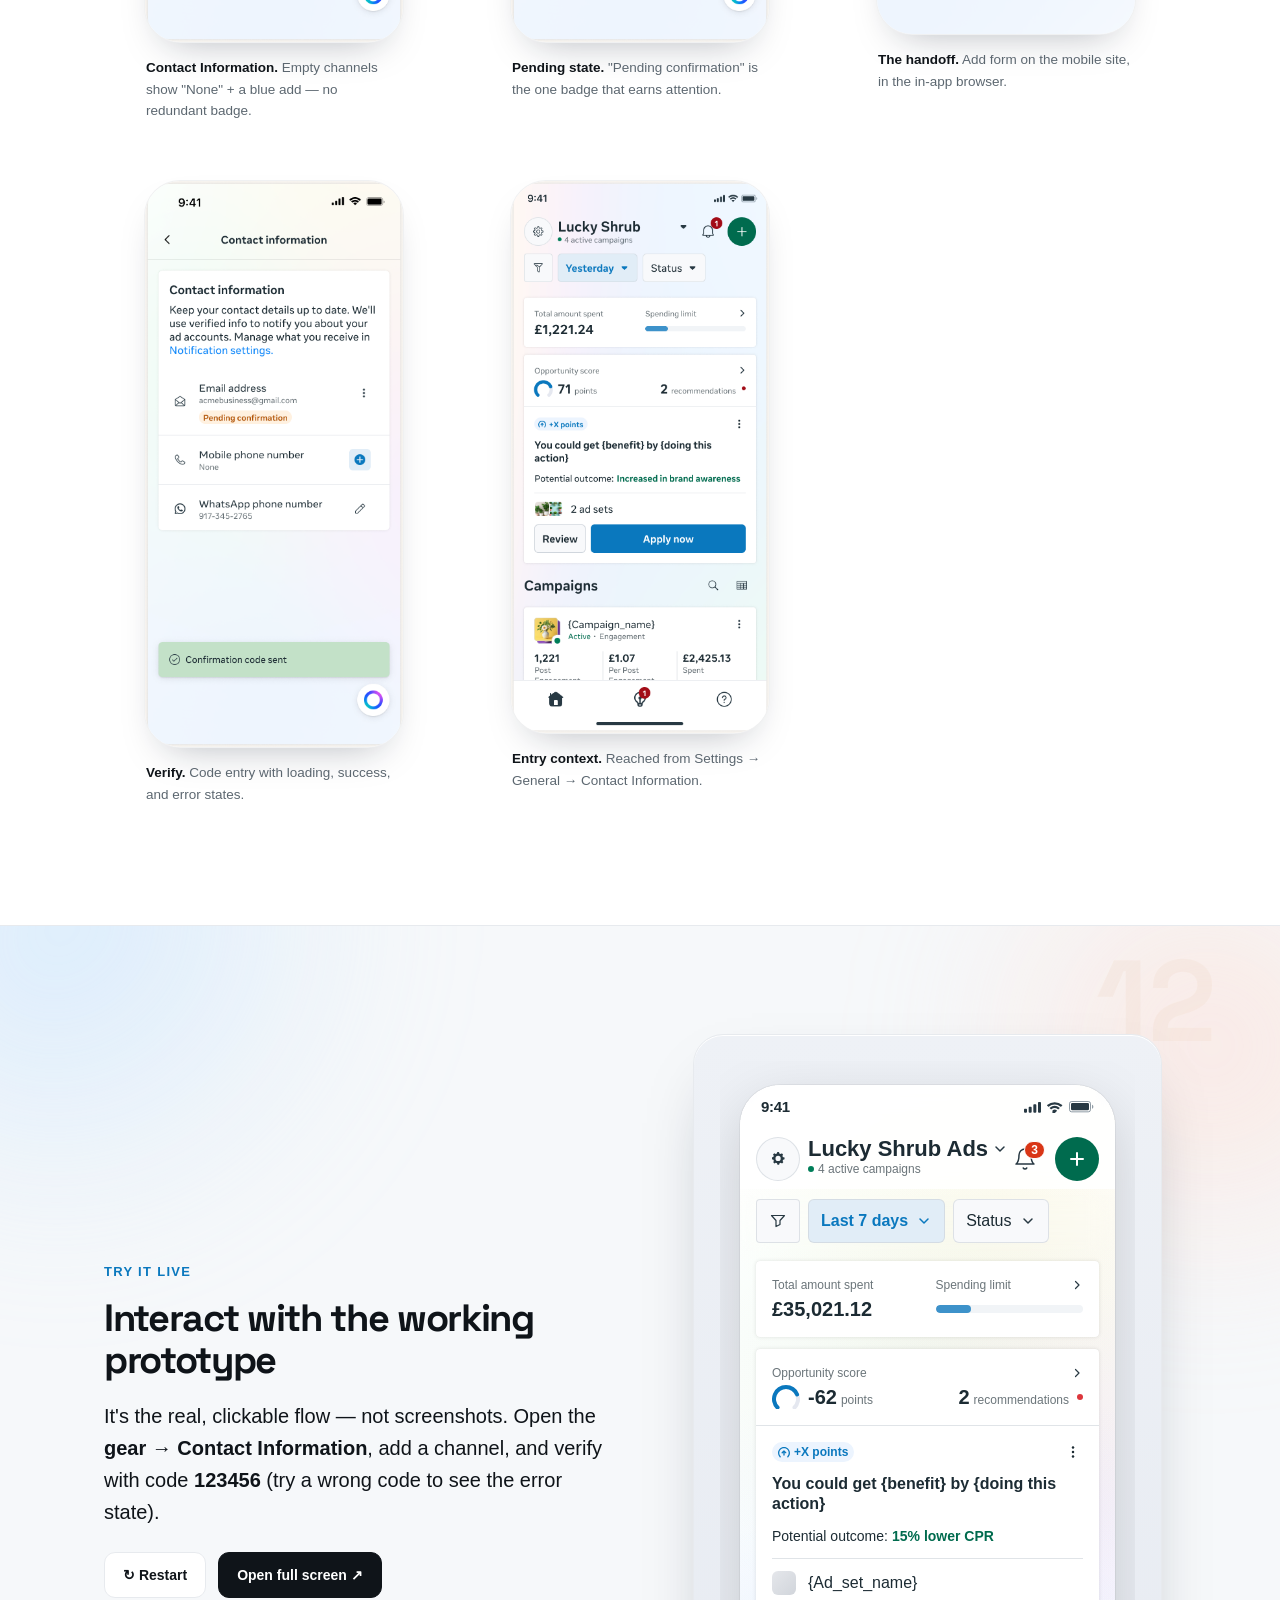
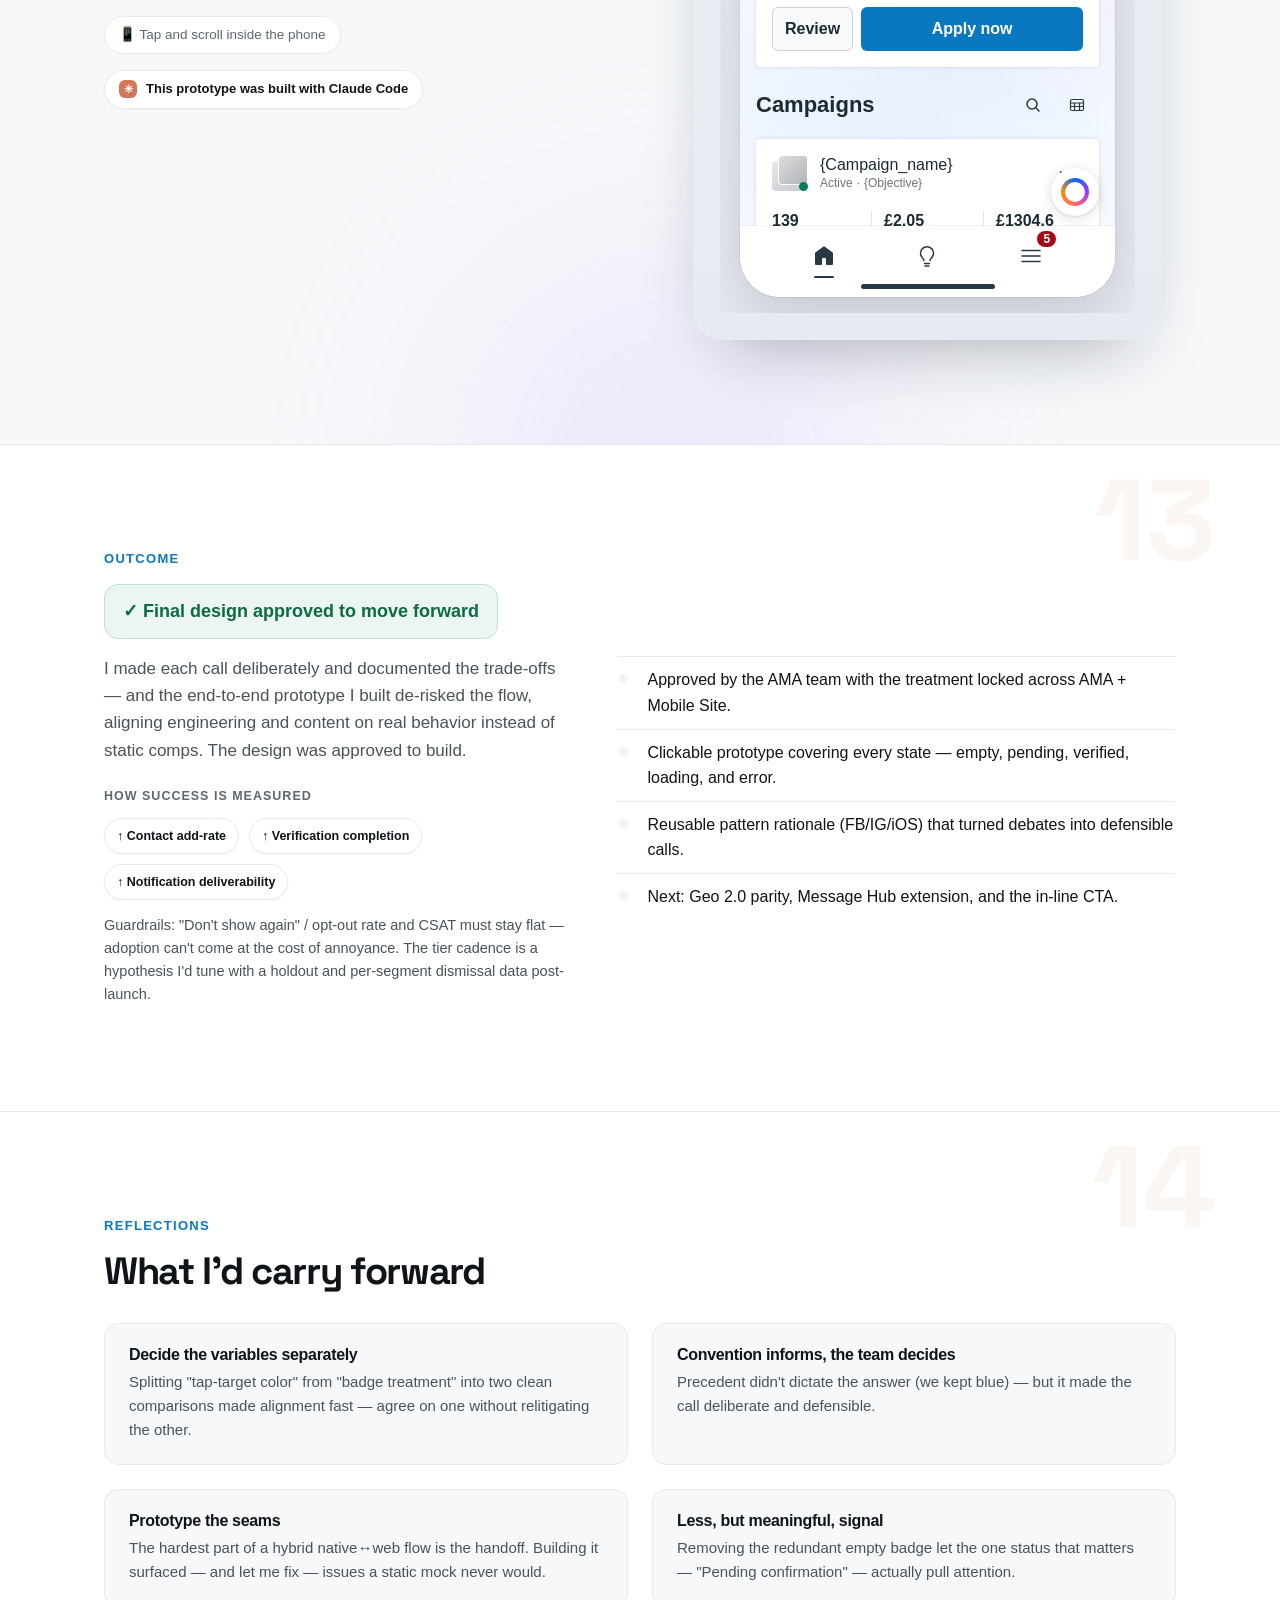
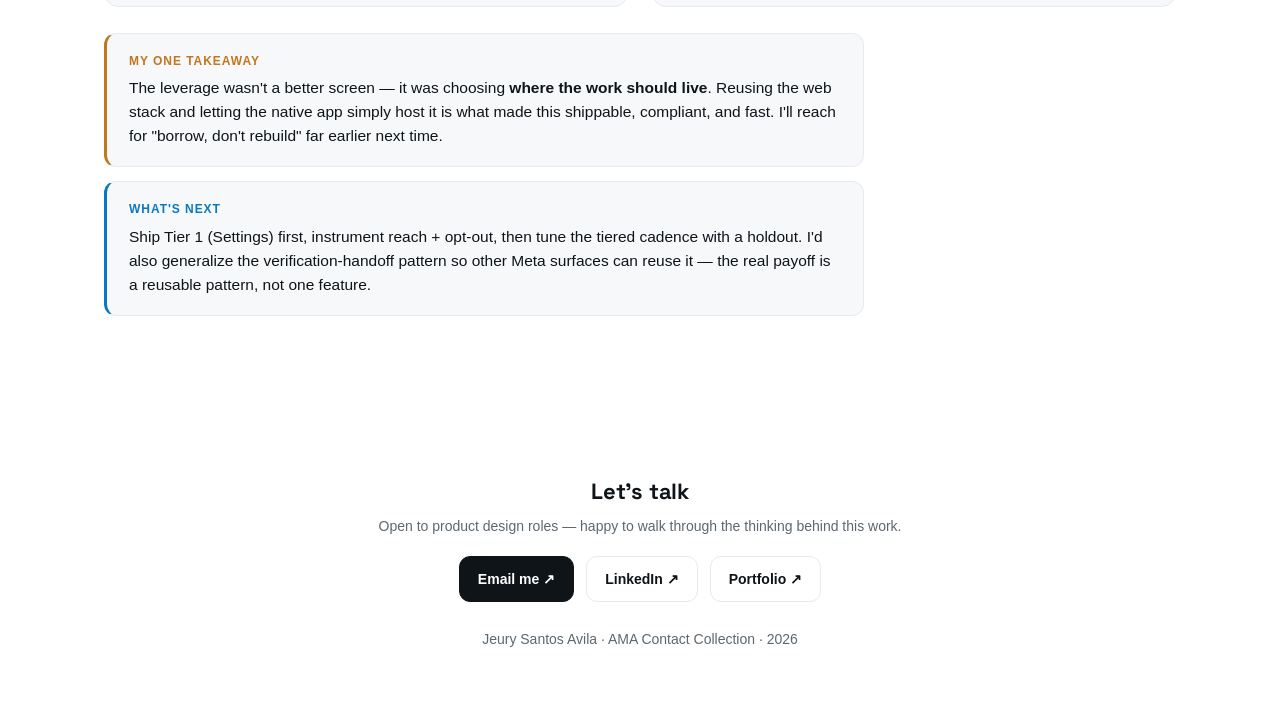
==== commit 119e6c8b: "Gate: match landing CTA treatment; mount at top of body for instant show; scroll-30px trigger; faste" ====
--- a/case-study/index.html
+++ b/case-study/index.html
@@ -292,6 +292,8 @@
 </style>
 </head>
 <body>
+<script>window.GATE_CO="Meta";</script>
+<script src="gate.js"></script>
 
 <a href="#problem" class="skip">Skip to content</a>
 
@@ -833,7 +835,5 @@
     window.addEventListener('resize', fitView);
   })();
 </script>
-<script>window.GATE_CO="Meta";</script>
-<script src="gate.js"></script>
 </body>
 </html>
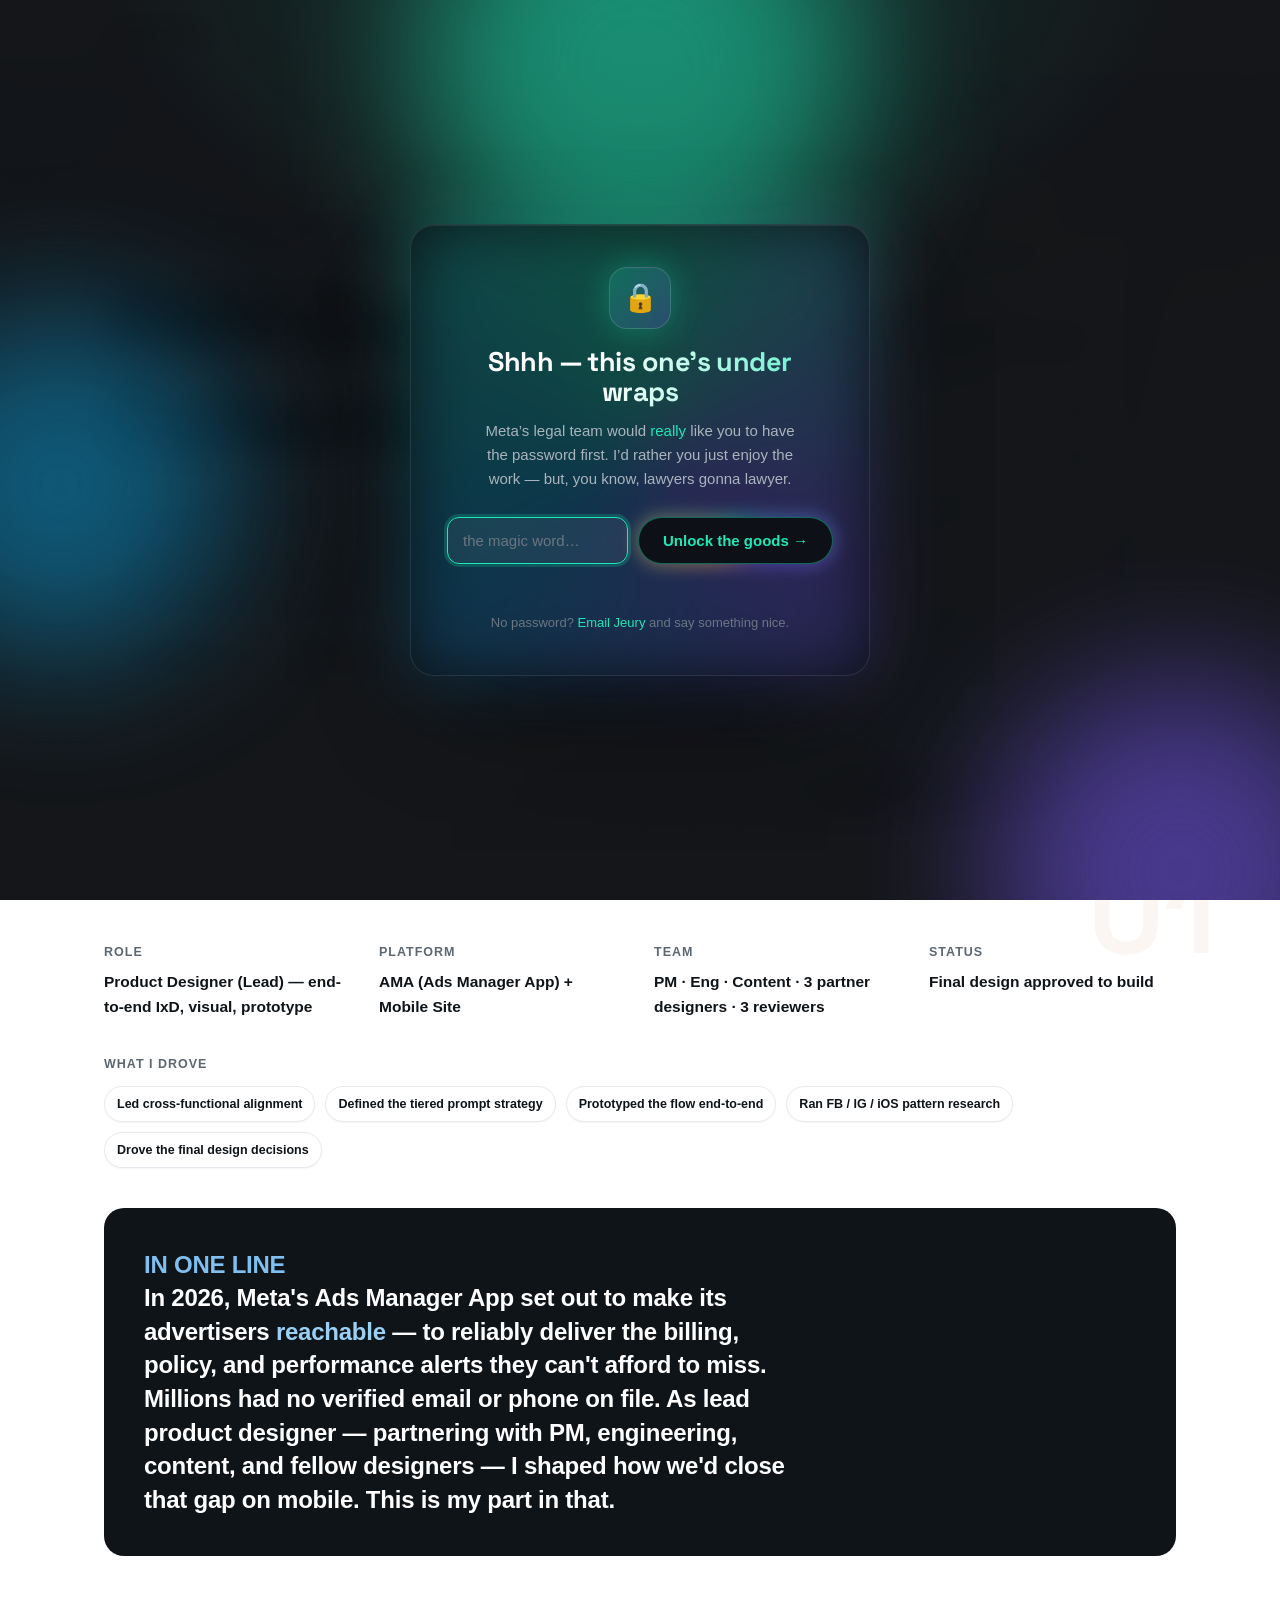
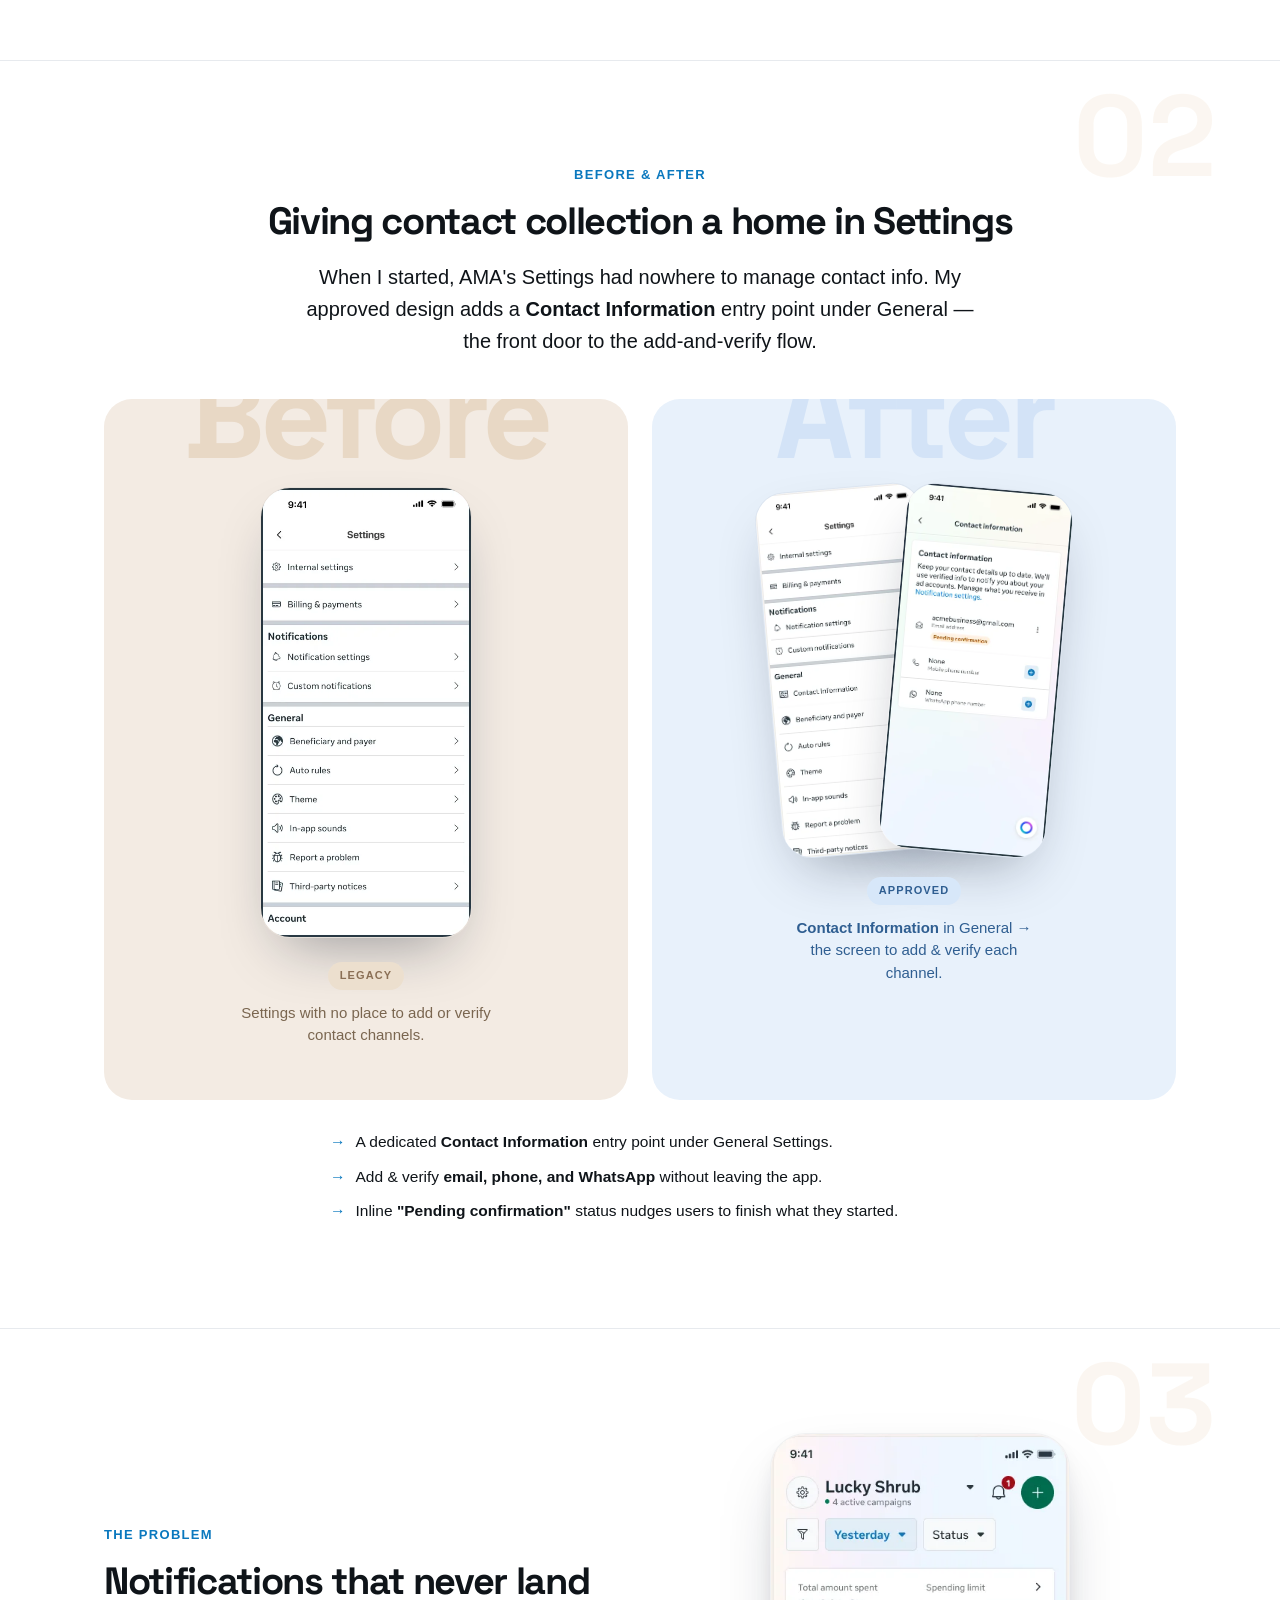
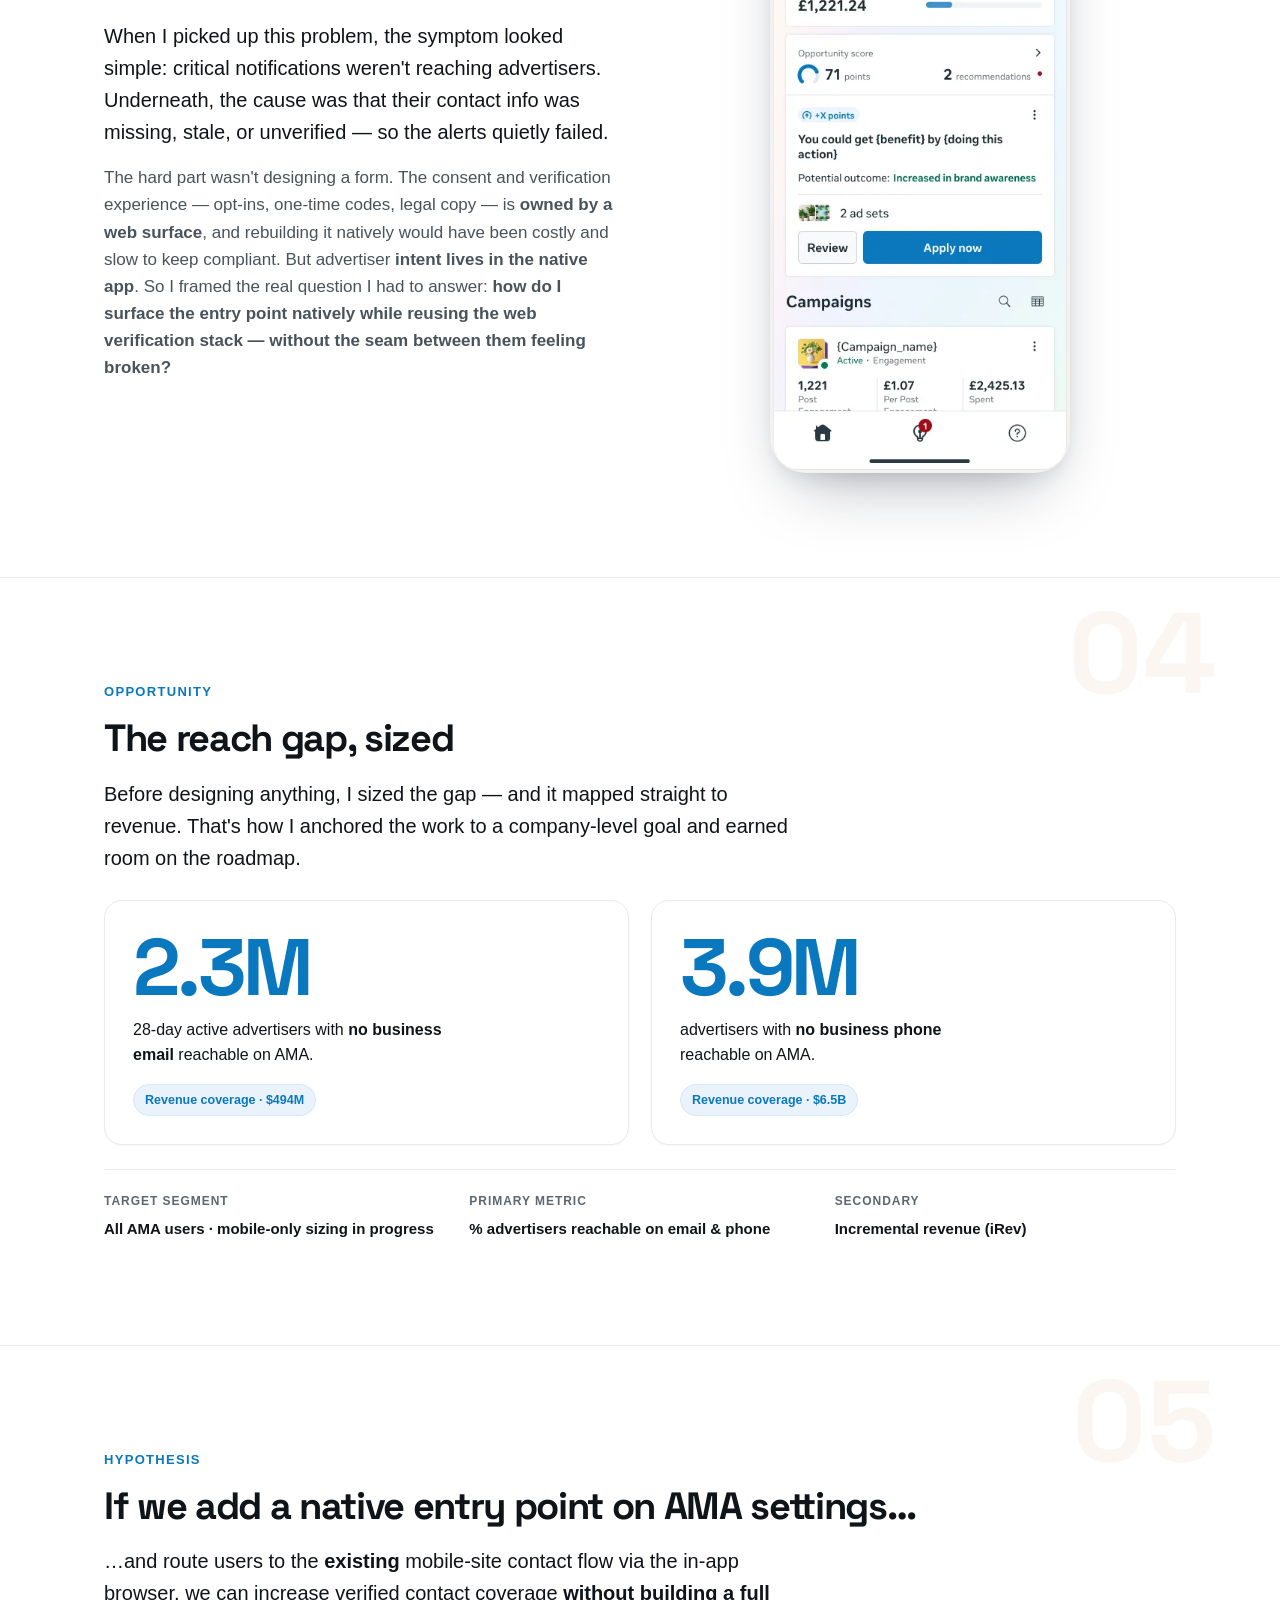
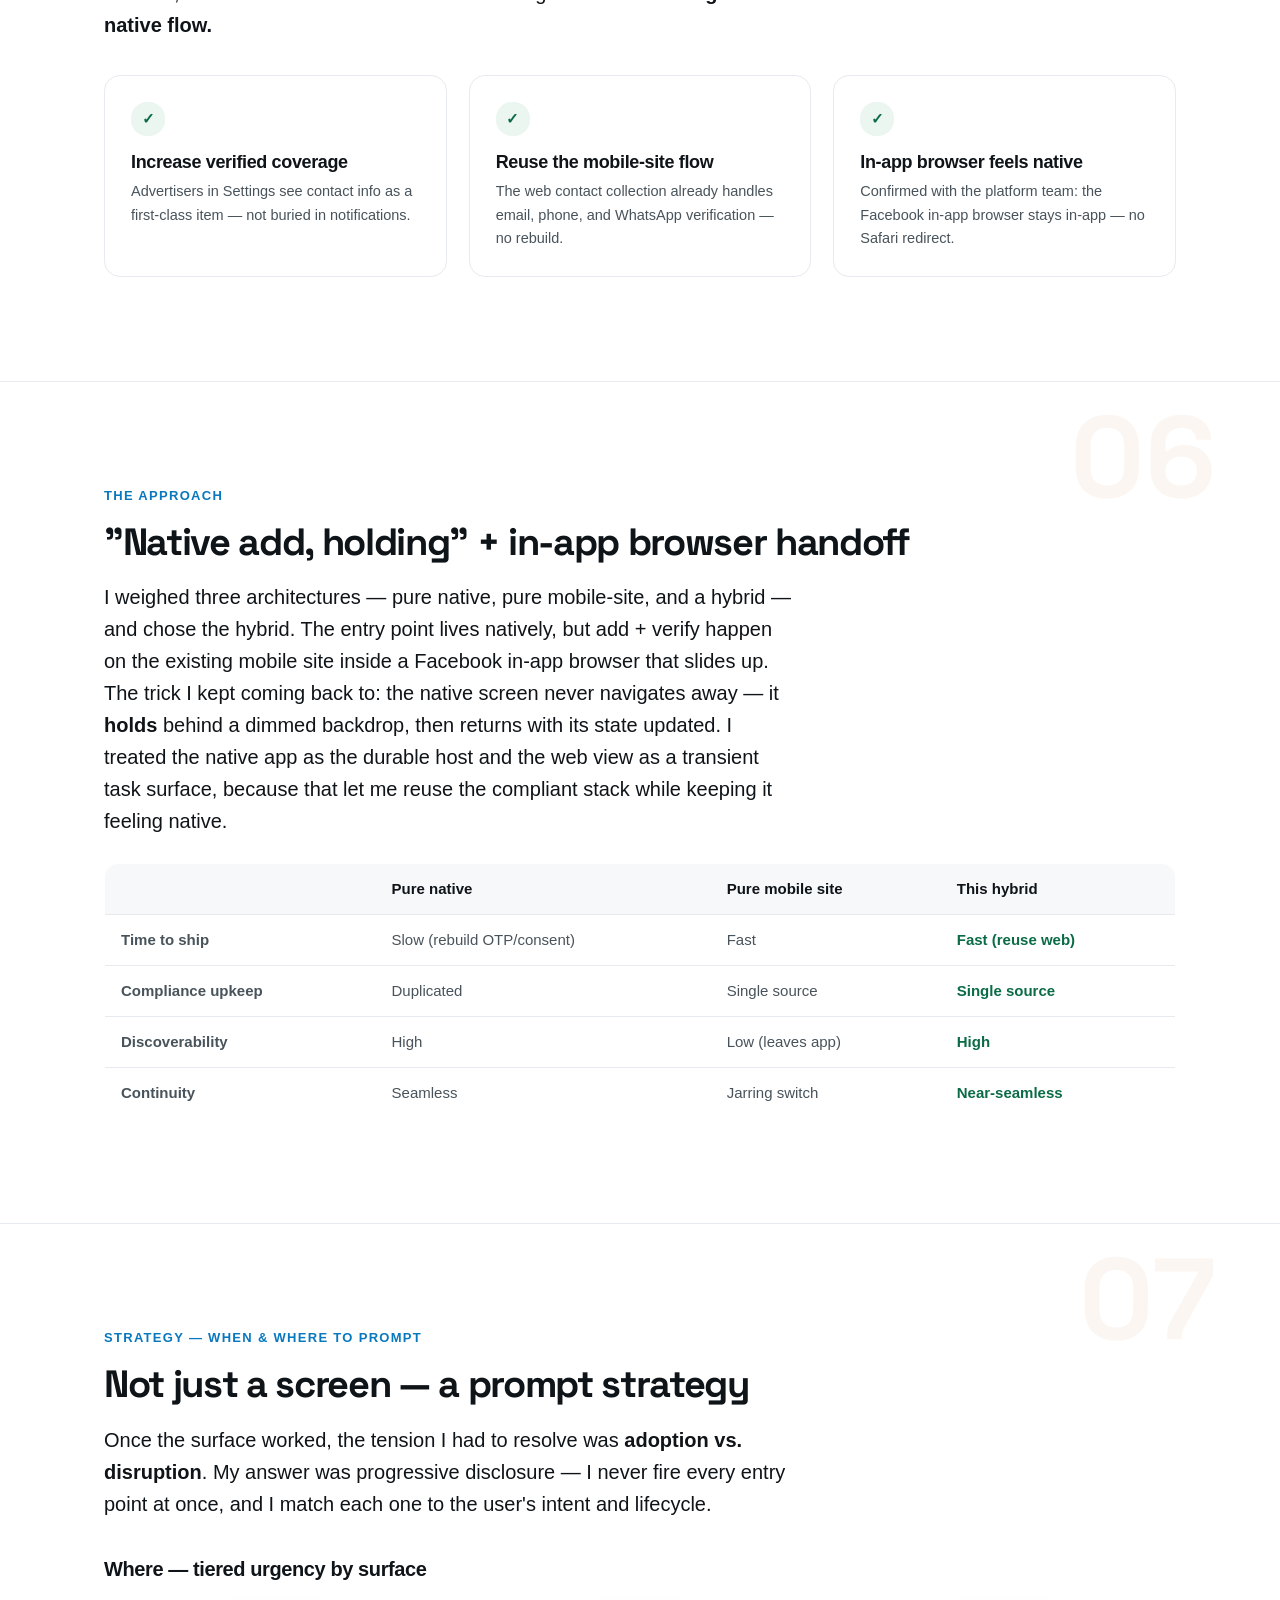
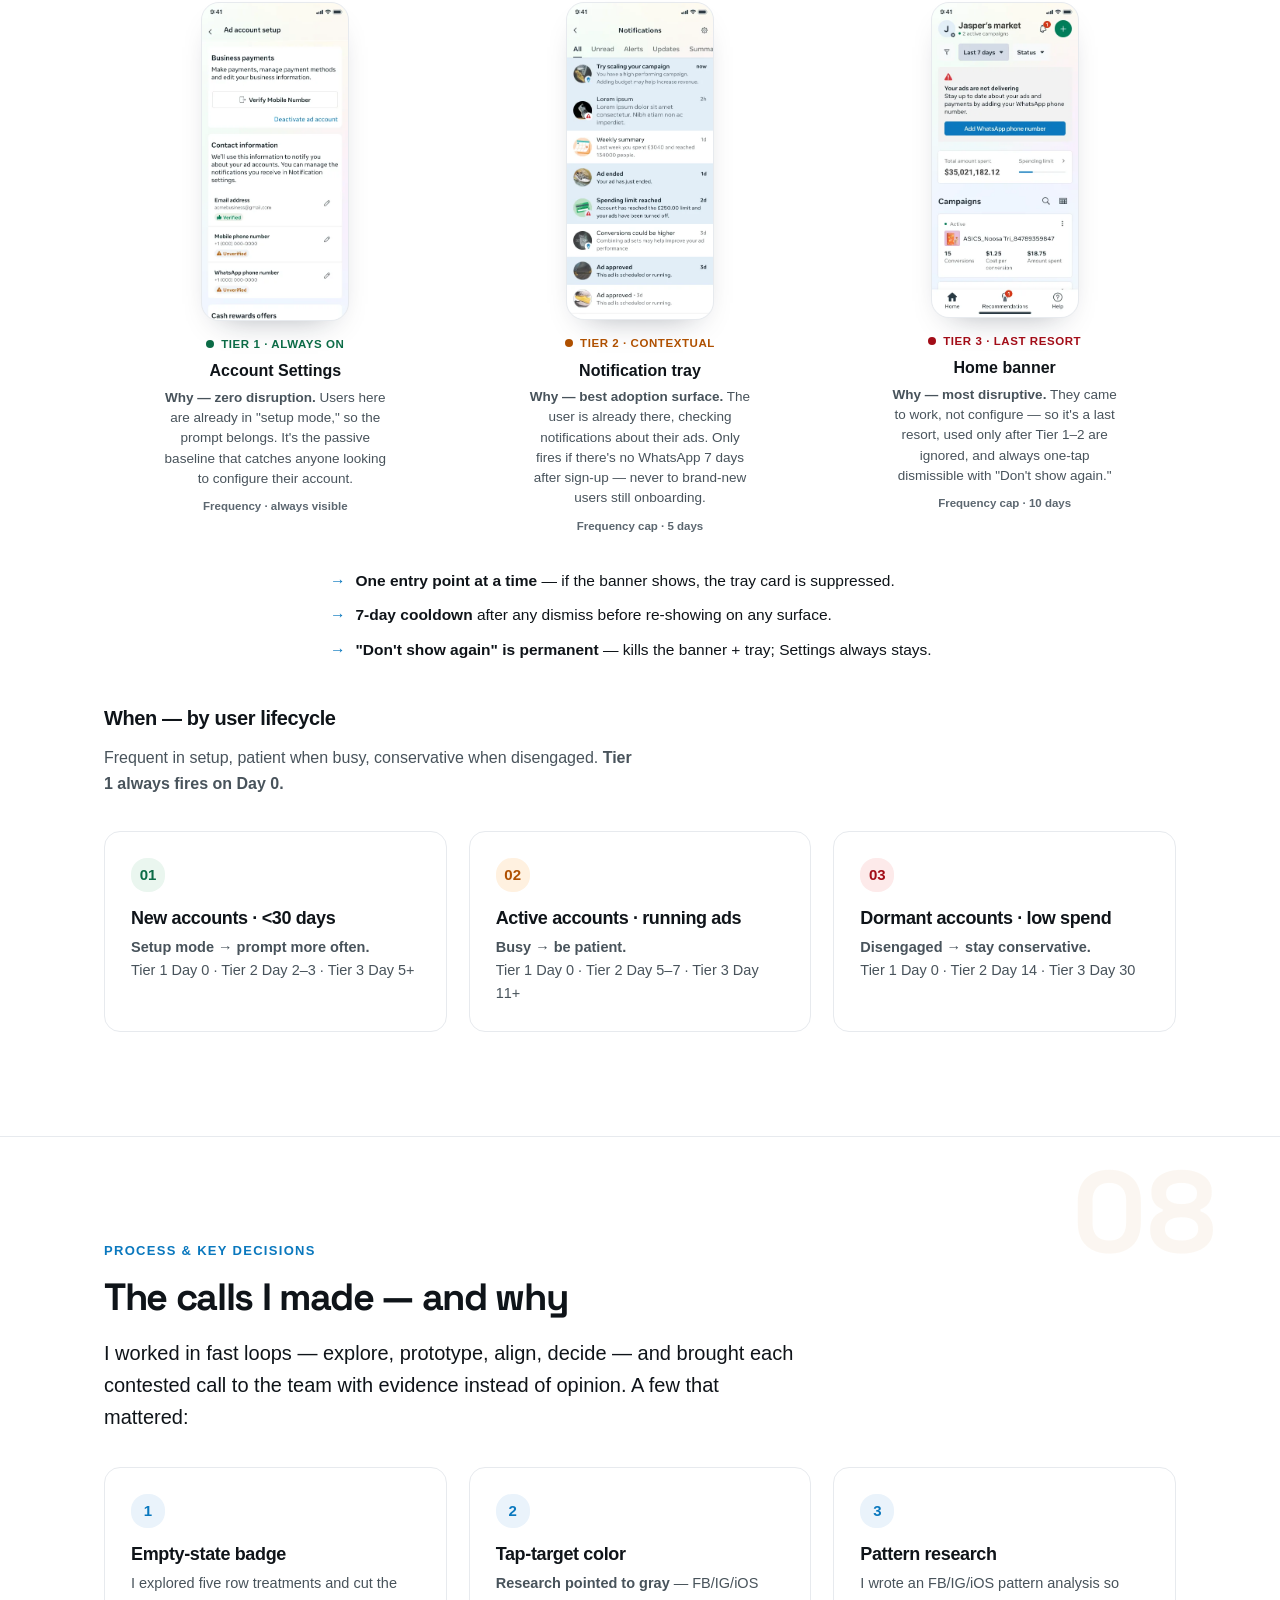
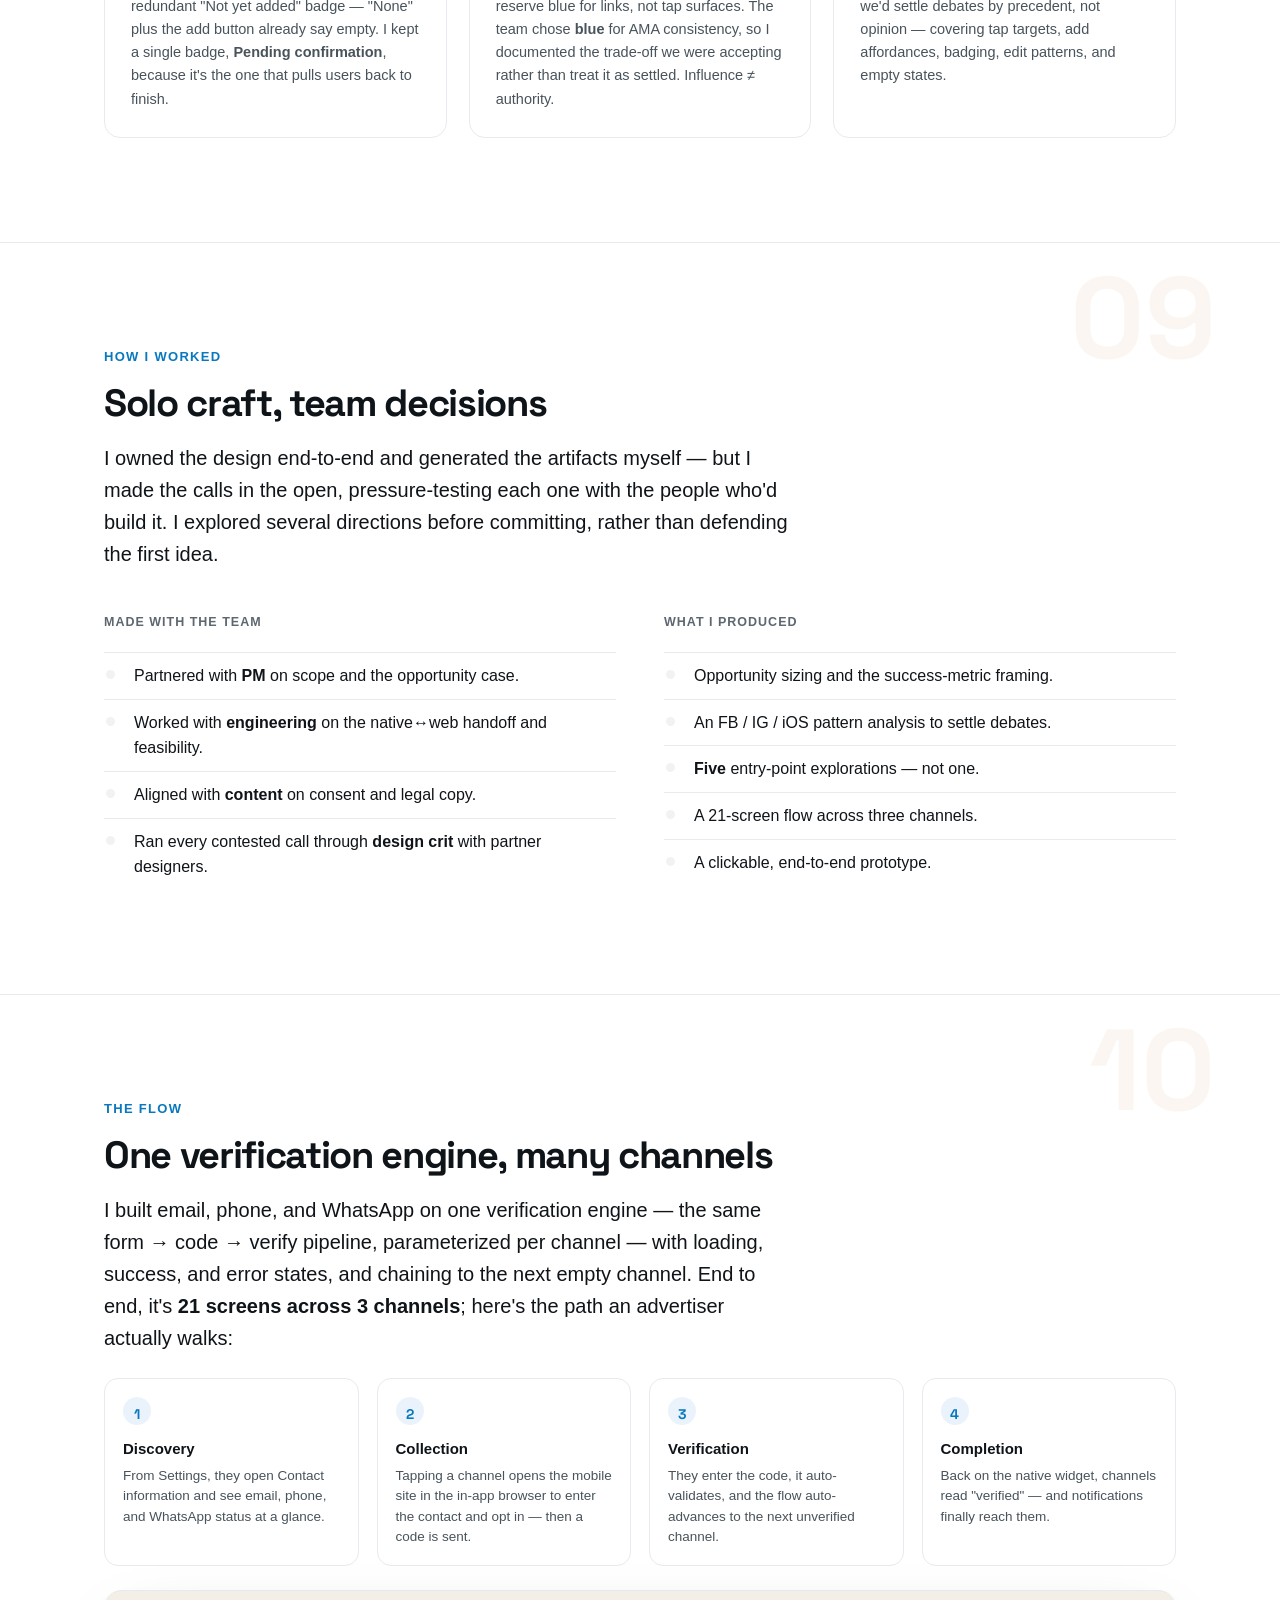
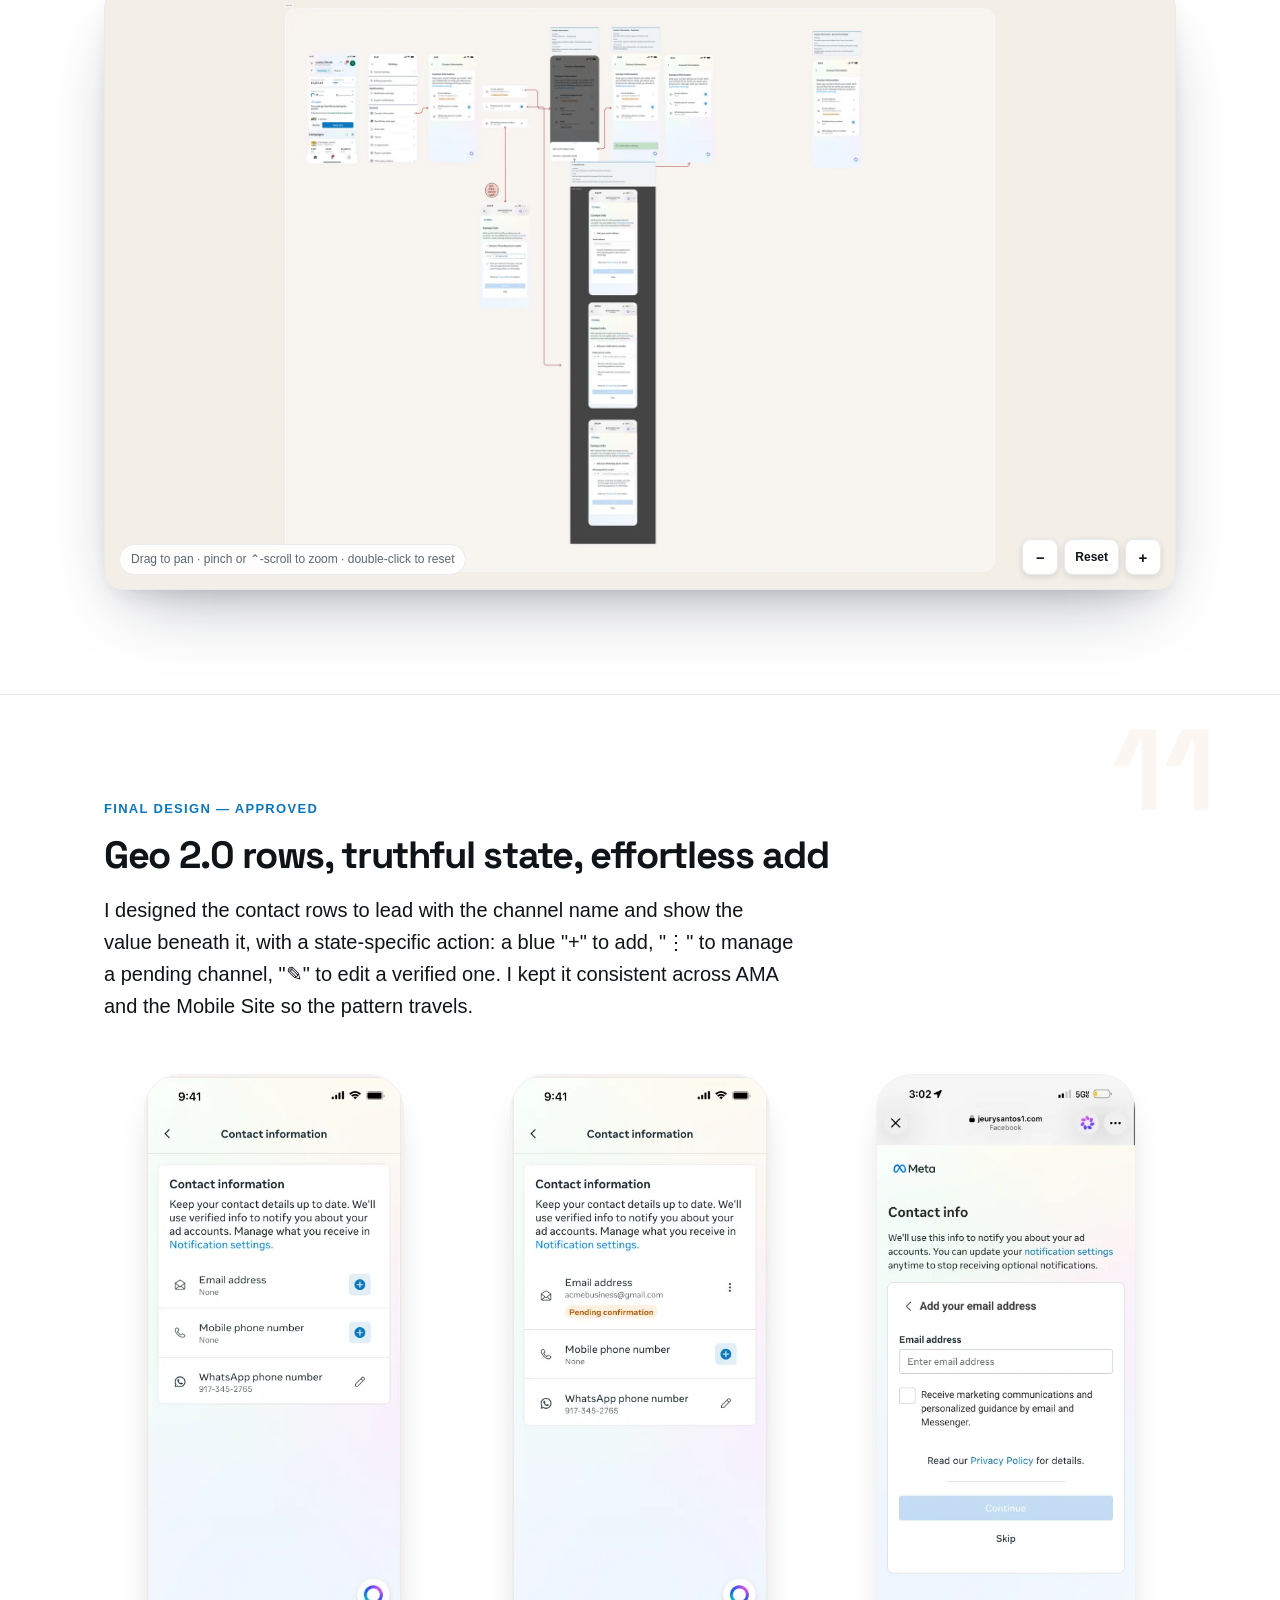
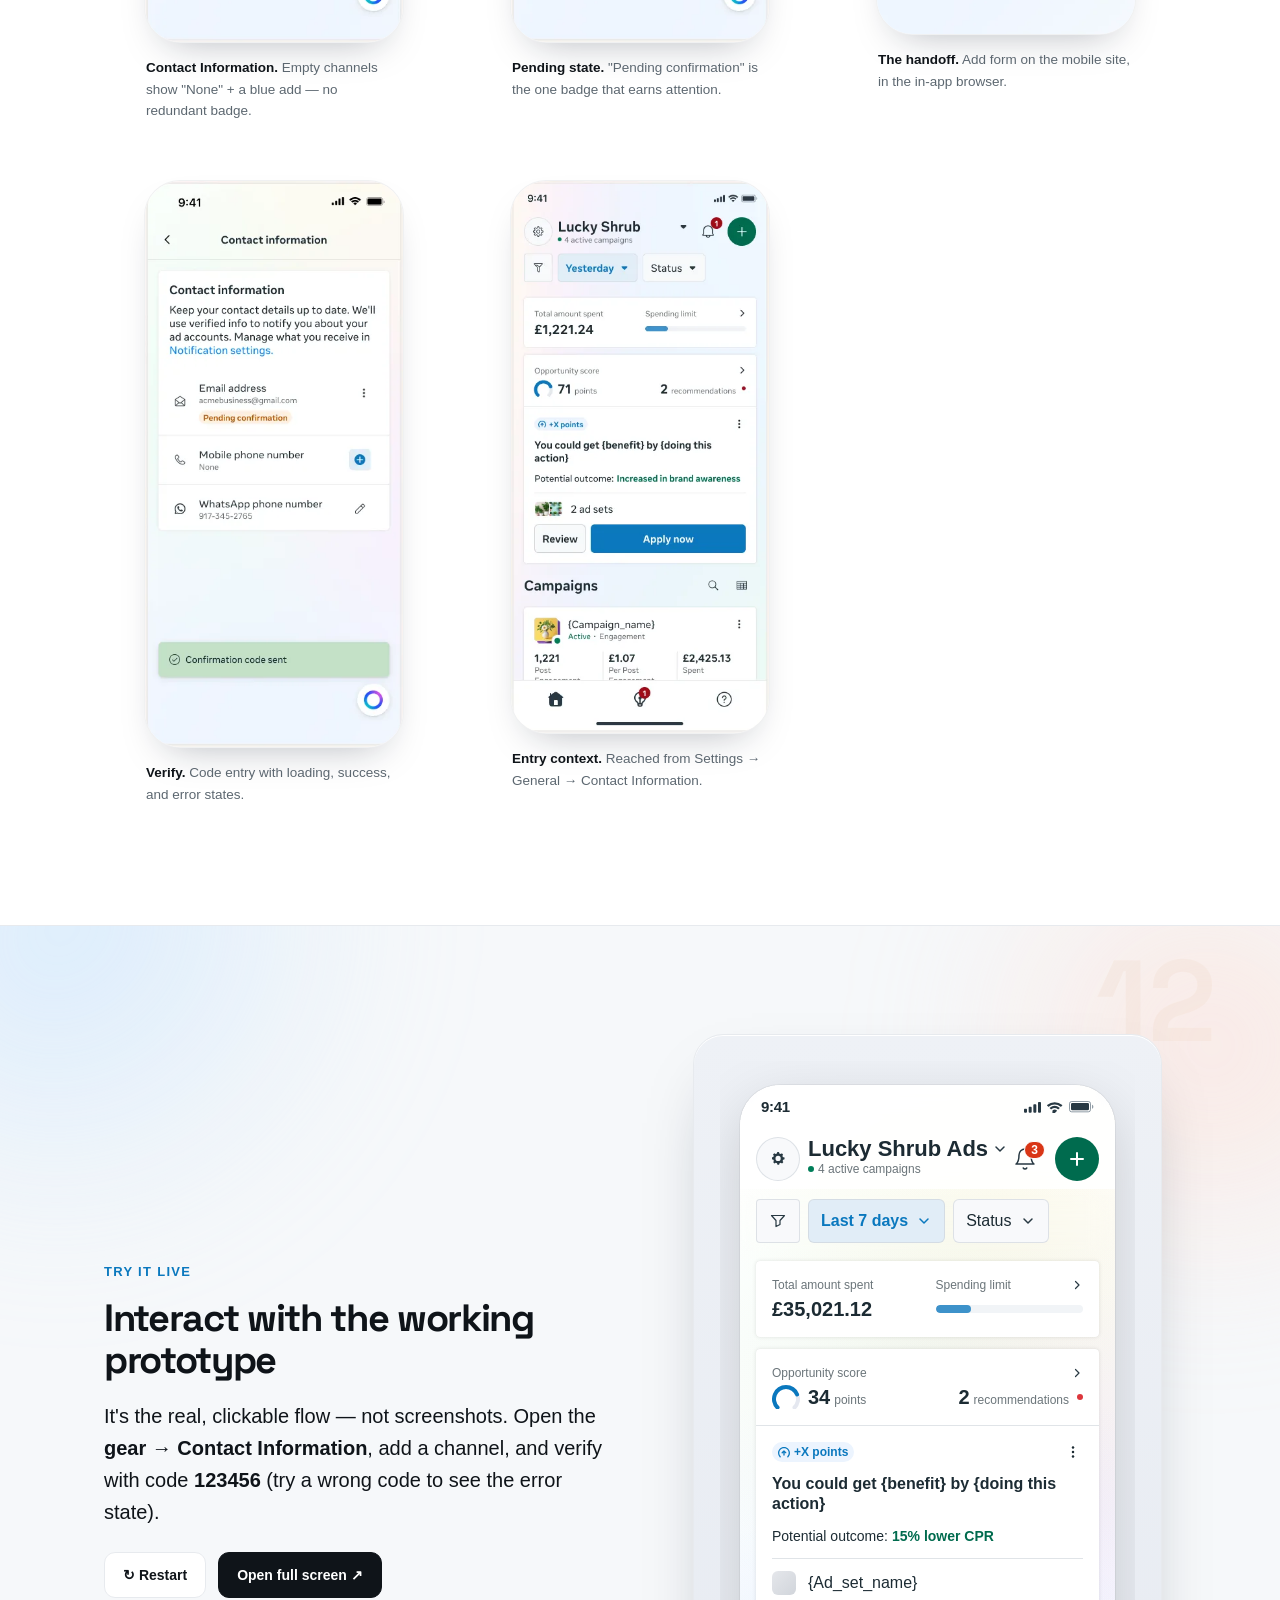
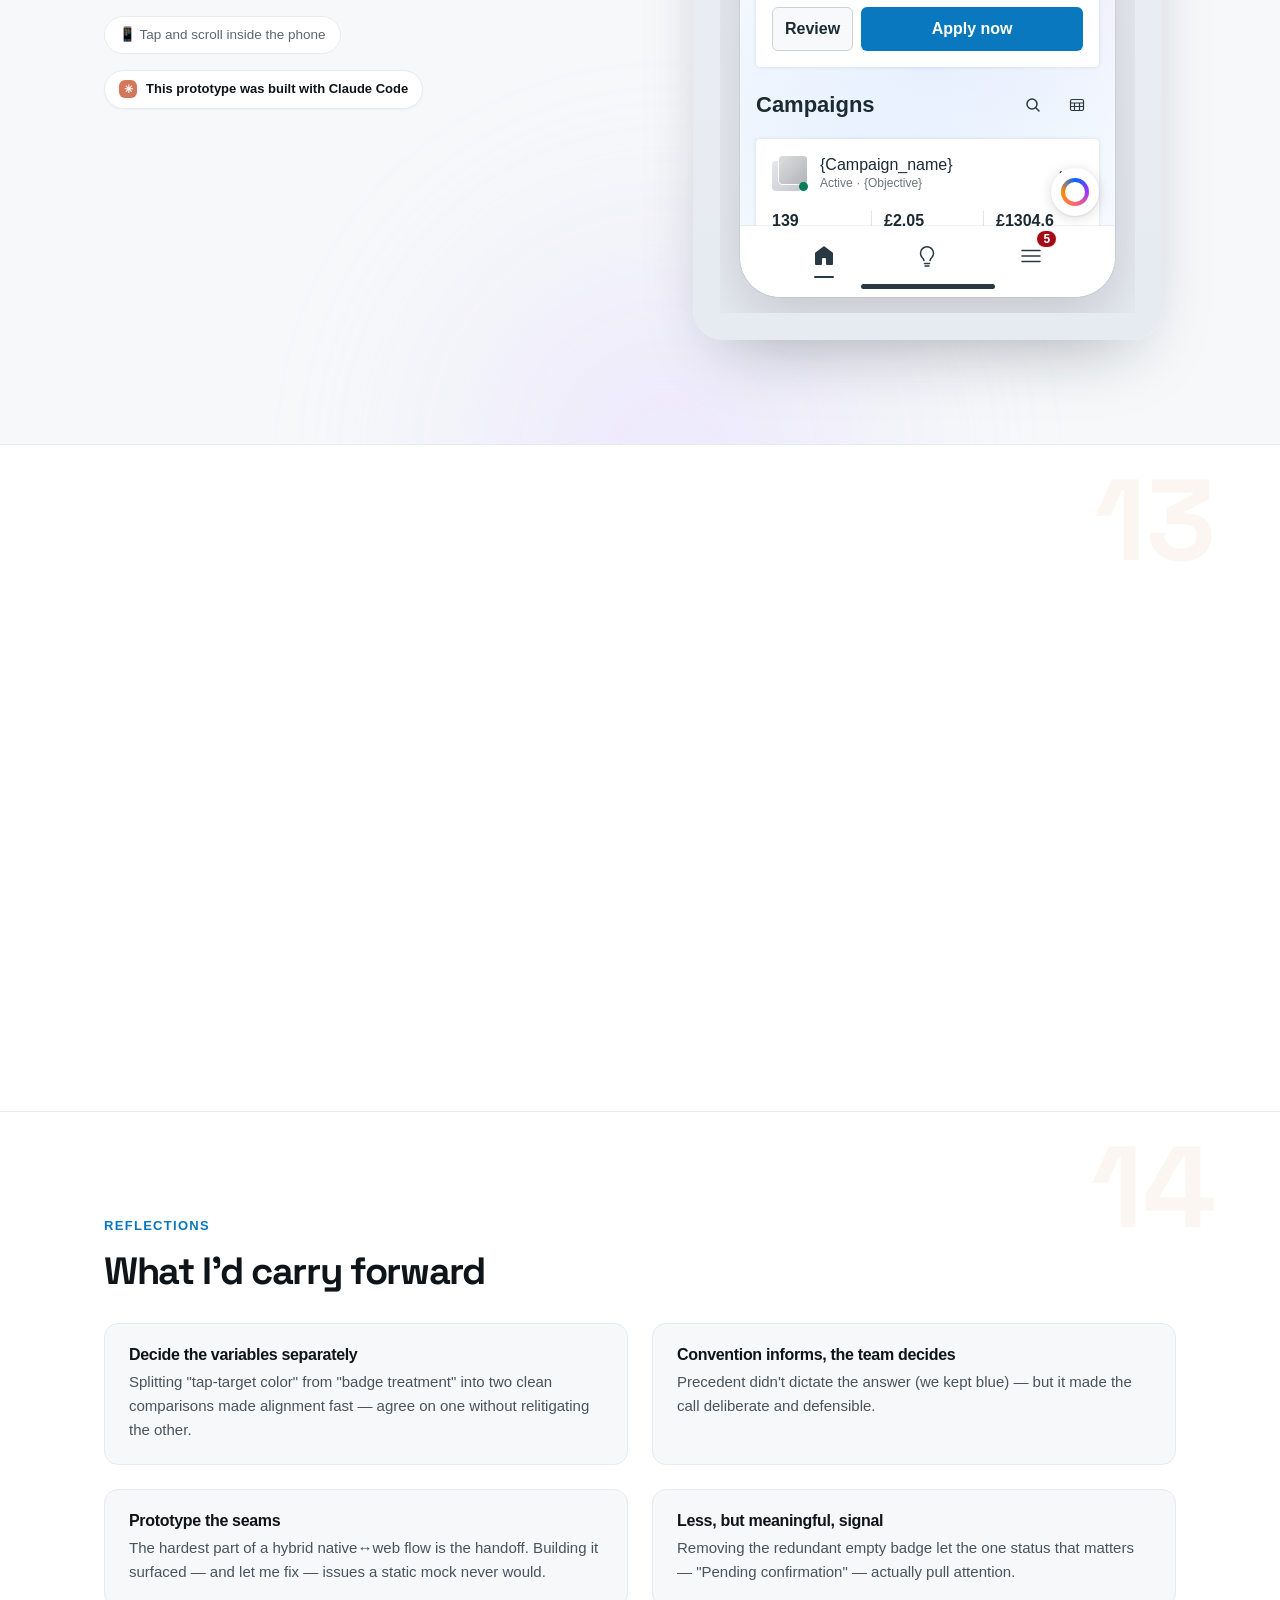
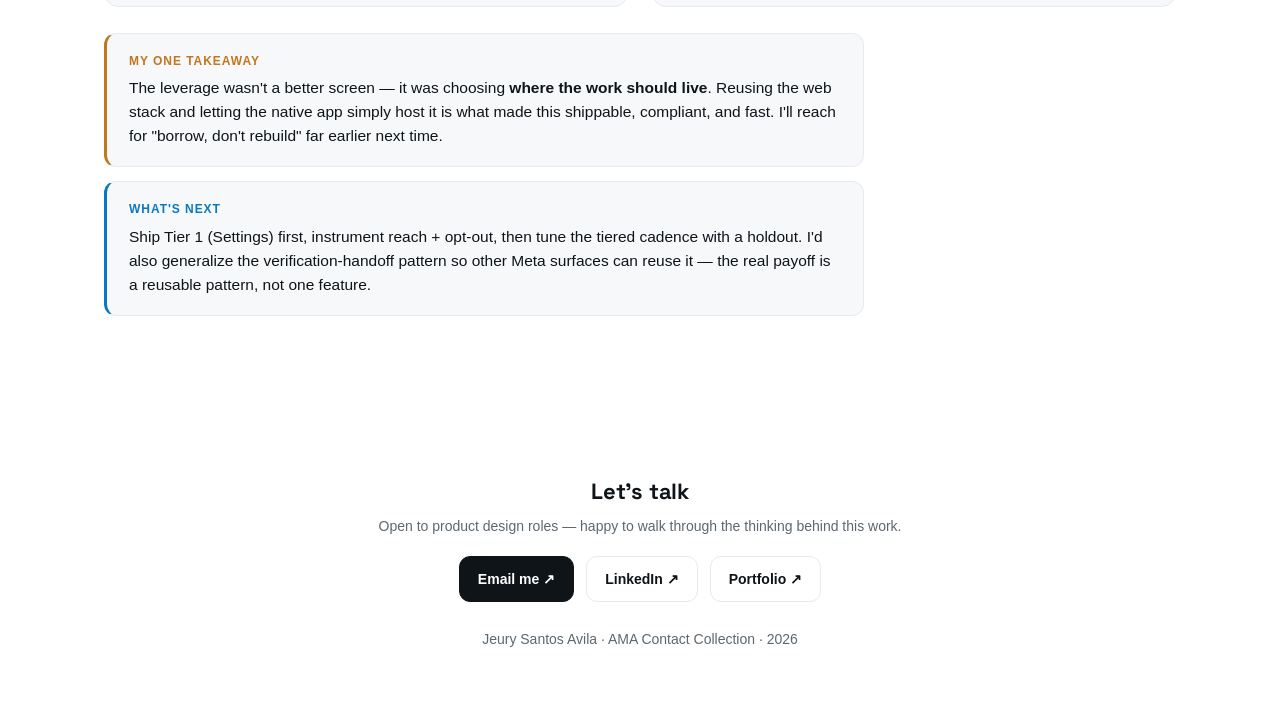
==== commit 871c040d: "Perf: convert all case-study/portrait images to WebP (7.4MB -> 1.3MB); update all references" ====
--- a/case-study/index.html
+++ b/case-study/index.html
@@ -341,8 +341,8 @@
       </div>
     </div>
     <div class="stage" data-parallax="0.05">
-      <figure class="device d-back"><img src="images/email-input.png" alt="Mobile-site add form in the in-app browser"/></figure>
-      <figure class="device d-front"><img src="images/contact-completed.png" alt="Contact Information — final design"/></figure>
+      <figure class="device d-back"><img src="images/email-input.webp" alt="Mobile-site add form in the in-app browser"/></figure>
+      <figure class="device d-front"><img src="images/contact-completed.webp" alt="Contact Information — final design"/></figure>
     </div>
   </div>
 </header>
@@ -382,15 +382,15 @@
     <div class="ba-two">
       <div class="ba-block before">
         <span class="ba-word" data-parallax="0.04">Before</span>
-        <div class="ba-device"><img src="images/before.png" alt="Legacy Settings without Contact Information"/></div>
+        <div class="ba-device"><img src="images/before.webp" alt="Legacy Settings without Contact Information"/></div>
         <span class="ba-tagpill">Legacy</span>
         <p class="ba-cap">Settings with no place to add or verify contact channels.</p>
       </div>
       <div class="ba-block after">
         <span class="ba-word" data-parallax="0.04">After</span>
         <div class="ba-duo">
-          <div class="ba-device d2a"><img src="images/after.png" alt="New Settings with Contact Information under General"/></div>
-          <div class="ba-device d2b"><img src="images/after-3.png" alt="Contact Information screen — add &amp; verify"/></div>
+          <div class="ba-device d2a"><img src="images/after.webp" alt="New Settings with Contact Information under General"/></div>
+          <div class="ba-device d2b"><img src="images/after-3.webp" alt="Contact Information screen — add &amp; verify"/></div>
         </div>
         <span class="ba-tagpill">Approved</span>
         <p class="ba-cap"><b>Contact Information</b> in General → the screen to add &amp; verify each channel.</p>
@@ -413,7 +413,7 @@
       <p class="lead">When I picked up this problem, the symptom looked simple: critical notifications weren't reaching advertisers. Underneath, the cause was that their contact info was missing, stale, or unverified — so the alerts quietly failed.</p>
       <p class="body">The hard part wasn't designing a form. The consent and verification experience — opt-ins, one-time codes, legal copy — is <b>owned by a web surface</b>, and rebuilding it natively would have been costly and slow to keep compliant. But advertiser <b>intent lives in the native app</b>. So I framed the real question I had to answer: <b>how do I surface the entry point natively while reusing the web verification stack — without the seam between them feeling broken?</b></p>
     </div>
-    <figure class="device" style="position:static;transform:none;max-width:300px;margin:0 auto;"><img src="images/home.png" alt="AMA home"/></figure>
+    <figure class="device" style="position:static;transform:none;max-width:300px;margin:0 auto;"><img src="images/home.webp" alt="AMA home"/></figure>
   </div>
 </section>
 
@@ -497,21 +497,21 @@
     <h3 style="font-size:20px;margin:38px 0 16px;color:var(--ink);">Where — tiered urgency by surface</h3>
     <div class="tiers">
       <div class="tier">
-        <div class="tphone"><img src="images/tier1-settings.png" alt="Tier 1 — Contact info in Account Settings"/></div>
+        <div class="tphone"><img src="images/tier1-settings.webp" alt="Tier 1 — Contact info in Account Settings"/></div>
         <span class="tlabel" style="color:#0b6b46;"><span class="tdot" style="background:#0b6b46;"></span>Tier 1 · Always on</span>
         <div class="tname">Account Settings</div>
         <p class="twhy"><b>Why — zero disruption.</b> Users here are already in "setup mode," so the prompt belongs. It's the passive baseline that catches anyone looking to configure their account.</p>
         <p class="tcap">Frequency · always visible</p>
       </div>
       <div class="tier">
-        <div class="tphone"><img src="images/tier2-notif.png" alt="Tier 2 — prompt in the notification tray"/></div>
+        <div class="tphone"><img src="images/tier2-notif.webp" alt="Tier 2 — prompt in the notification tray"/></div>
         <span class="tlabel" style="color:#af5000;"><span class="tdot" style="background:#af5000;"></span>Tier 2 · Contextual</span>
         <div class="tname">Notification tray</div>
         <p class="twhy"><b>Why — best adoption surface.</b> The user is already there, checking notifications about their ads. Only fires if there's no WhatsApp 7 days after sign-up — never to brand-new users still onboarding.</p>
         <p class="tcap">Frequency cap · 5 days</p>
       </div>
       <div class="tier">
-        <div class="tphone"><img src="images/tier3-banner.png" alt="Tier 3 — dismissible home banner"/></div>
+        <div class="tphone"><img src="images/tier3-banner.webp" alt="Tier 3 — dismissible home banner"/></div>
         <span class="tlabel" style="color:#a20c17;"><span class="tdot" style="background:#a20c17;"></span>Tier 3 · Last resort</span>
         <div class="tname">Home banner</div>
         <p class="twhy"><b>Why — most disruptive.</b> They came to work, not configure — so it's a last resort, used only after Tier 1–2 are ignored, and always one-tap dismissible with "Don't show again."</p>
@@ -616,7 +616,7 @@
     </div>
     <div class="canvas" id="flowCanvas">
       <div class="canvas-stage" id="flowStage">
-        <img src="images/flow-overview.png" alt="End-to-end user flow board" draggable="false"/>
+        <img src="images/flow-overview.webp" alt="End-to-end user flow board" draggable="false"/>
       </div>
       <span class="canvas-hint">Drag to pan · pinch or ⌃-scroll to zoom · double-click to reset</span>
       <div class="canvas-ctrl">
@@ -635,11 +635,11 @@
     <h2>Geo 2.0 rows, truthful state, effortless add</h2>
     <p class="lead">I designed the contact rows to lead with the channel name and show the value beneath it, with a state-specific action: a blue "+" to add, "⋮" to manage a pending channel, "✎" to edit a verified one. I kept it consistent across AMA and the Mobile Site so the pattern travels.</p>
     <div class="gallery">
-      <figure class="shot"><div class="device"><img src="images/contact-completed.png" alt="Contact Information final"/></div><figcaption><b>Contact Information.</b> Empty channels show "None" + a blue add — no redundant badge.</figcaption></figure>
-      <figure class="shot"><div class="device"><img src="images/contact-pending.png" alt="Email pending state"/></div><figcaption><b>Pending state.</b> "Pending confirmation" is the one badge that earns attention.</figcaption></figure>
-      <figure class="shot"><div class="device"><img src="images/email-input.png" alt="Mobile site add form"/></div><figcaption><b>The handoff.</b> Add form on the mobile site, in the in-app browser.</figcaption></figure>
-      <figure class="shot"><div class="device"><img src="images/code-sent.png" alt="Confirmation code"/></div><figcaption><b>Verify.</b> Code entry with loading, success, and error states.</figcaption></figure>
-      <figure class="shot"><div class="device"><img src="images/home.png" alt="AMA home"/></div><figcaption><b>Entry context.</b> Reached from Settings → General → Contact Information.</figcaption></figure>
+      <figure class="shot"><div class="device"><img src="images/contact-completed.webp" alt="Contact Information final"/></div><figcaption><b>Contact Information.</b> Empty channels show "None" + a blue add — no redundant badge.</figcaption></figure>
+      <figure class="shot"><div class="device"><img src="images/contact-pending.webp" alt="Email pending state"/></div><figcaption><b>Pending state.</b> "Pending confirmation" is the one badge that earns attention.</figcaption></figure>
+      <figure class="shot"><div class="device"><img src="images/email-input.webp" alt="Mobile site add form"/></div><figcaption><b>The handoff.</b> Add form on the mobile site, in the in-app browser.</figcaption></figure>
+      <figure class="shot"><div class="device"><img src="images/code-sent.webp" alt="Confirmation code"/></div><figcaption><b>Verify.</b> Code entry with loading, success, and error states.</figcaption></figure>
+      <figure class="shot"><div class="device"><img src="images/home.webp" alt="AMA home"/></div><figcaption><b>Entry context.</b> Reached from Settings → General → Contact Information.</figcaption></figure>
     </div>
   </div>
 </section>
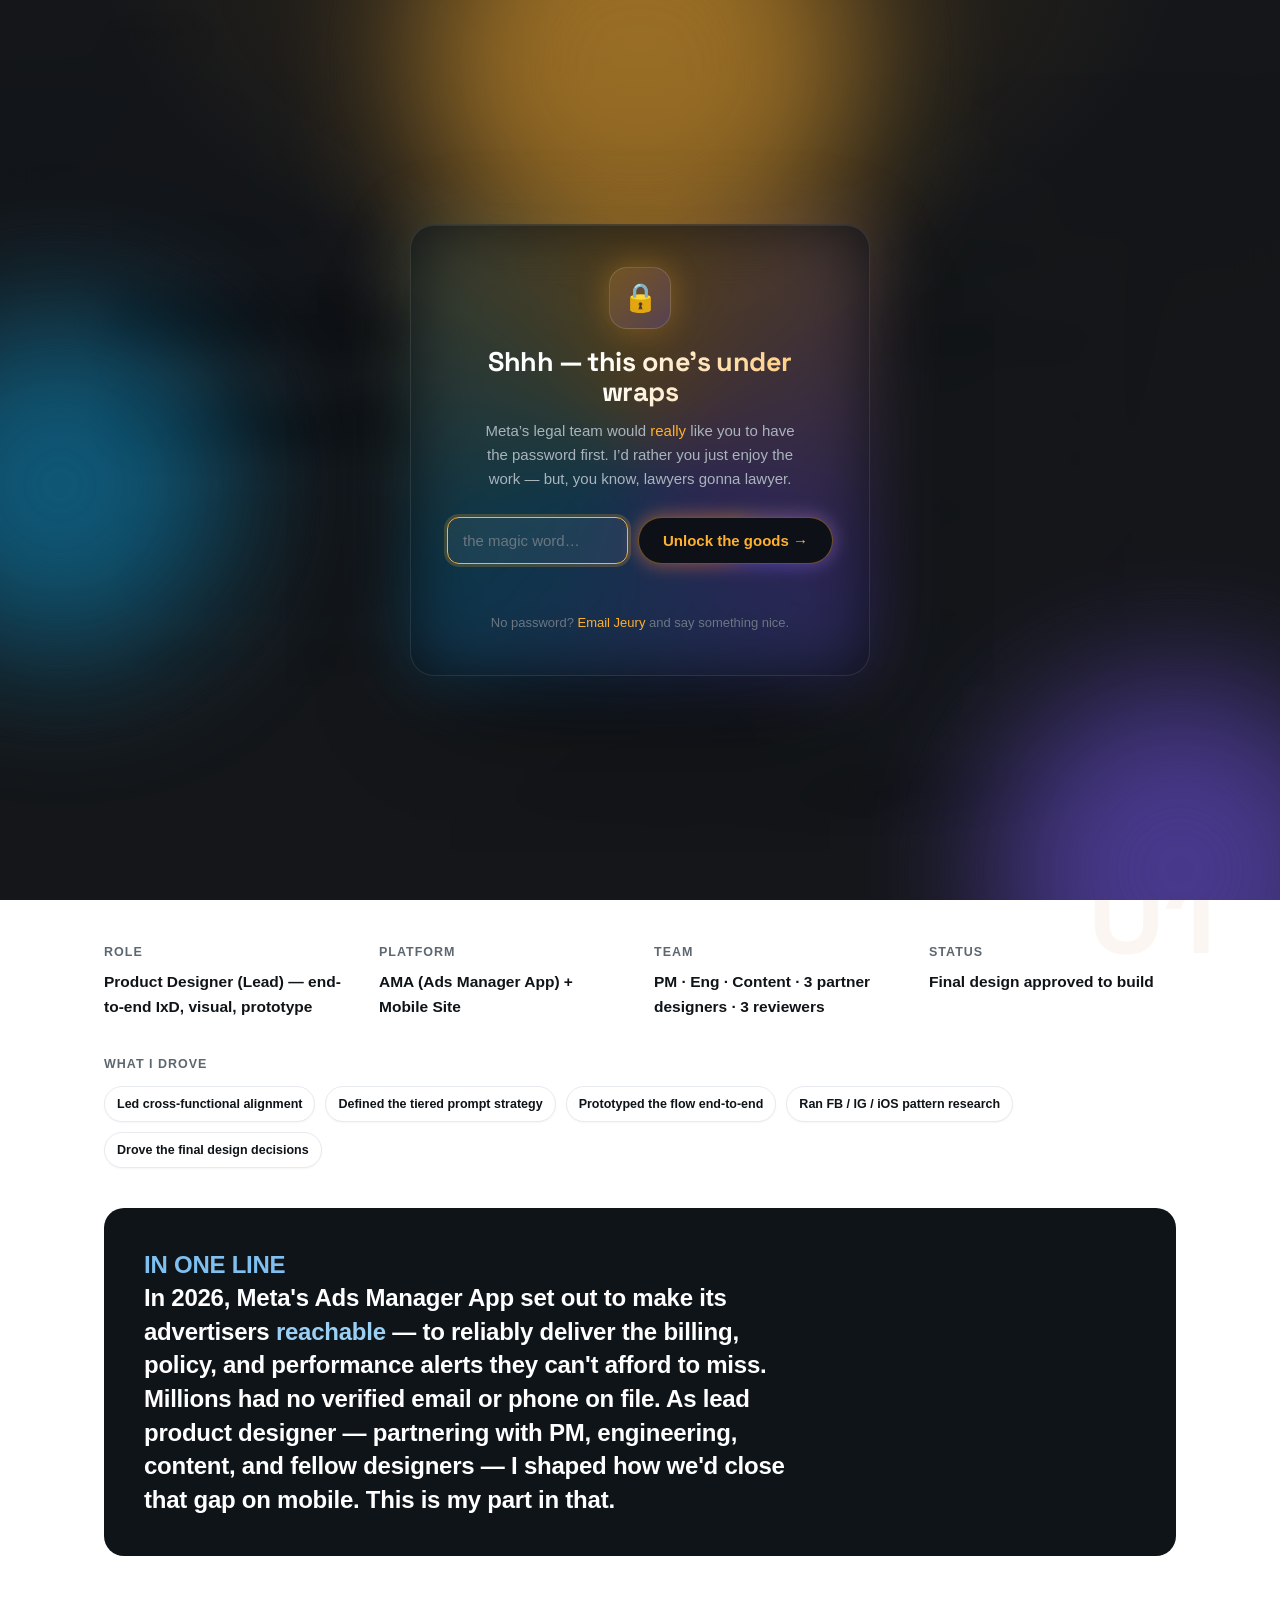
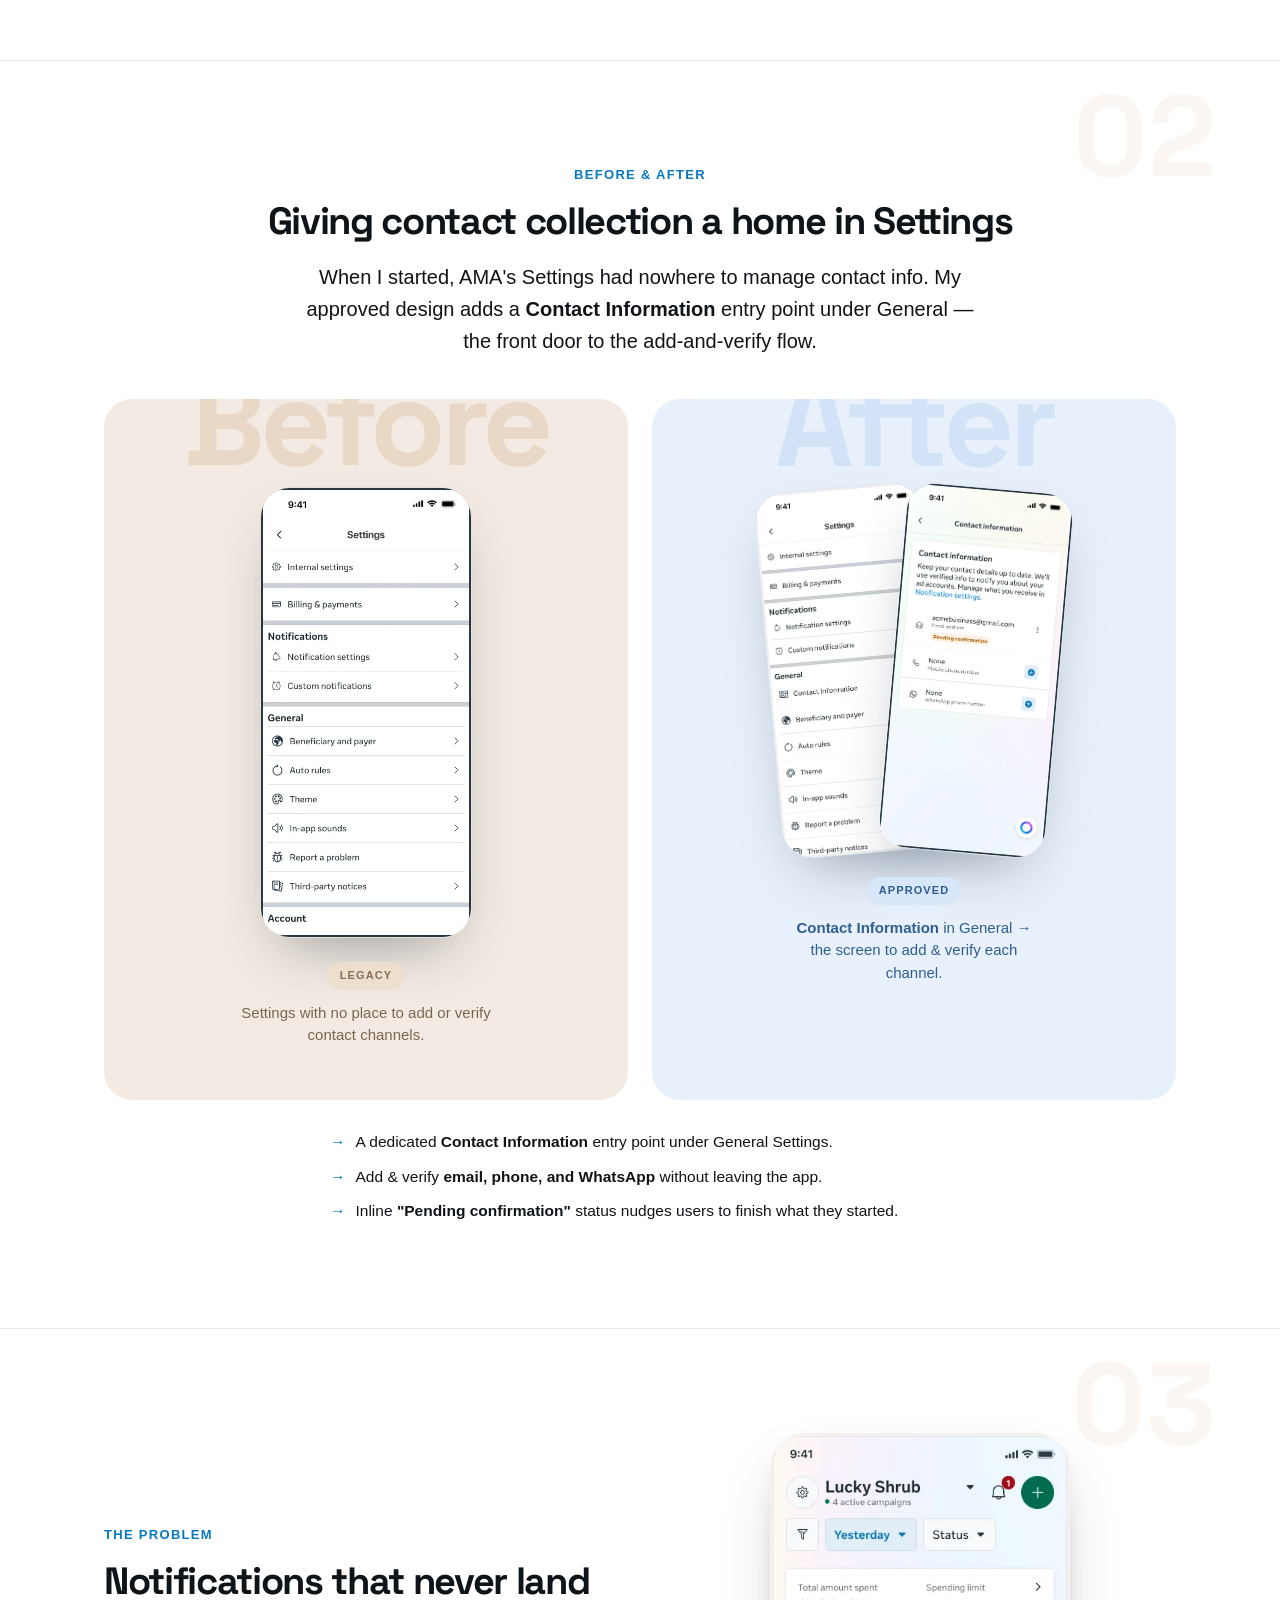
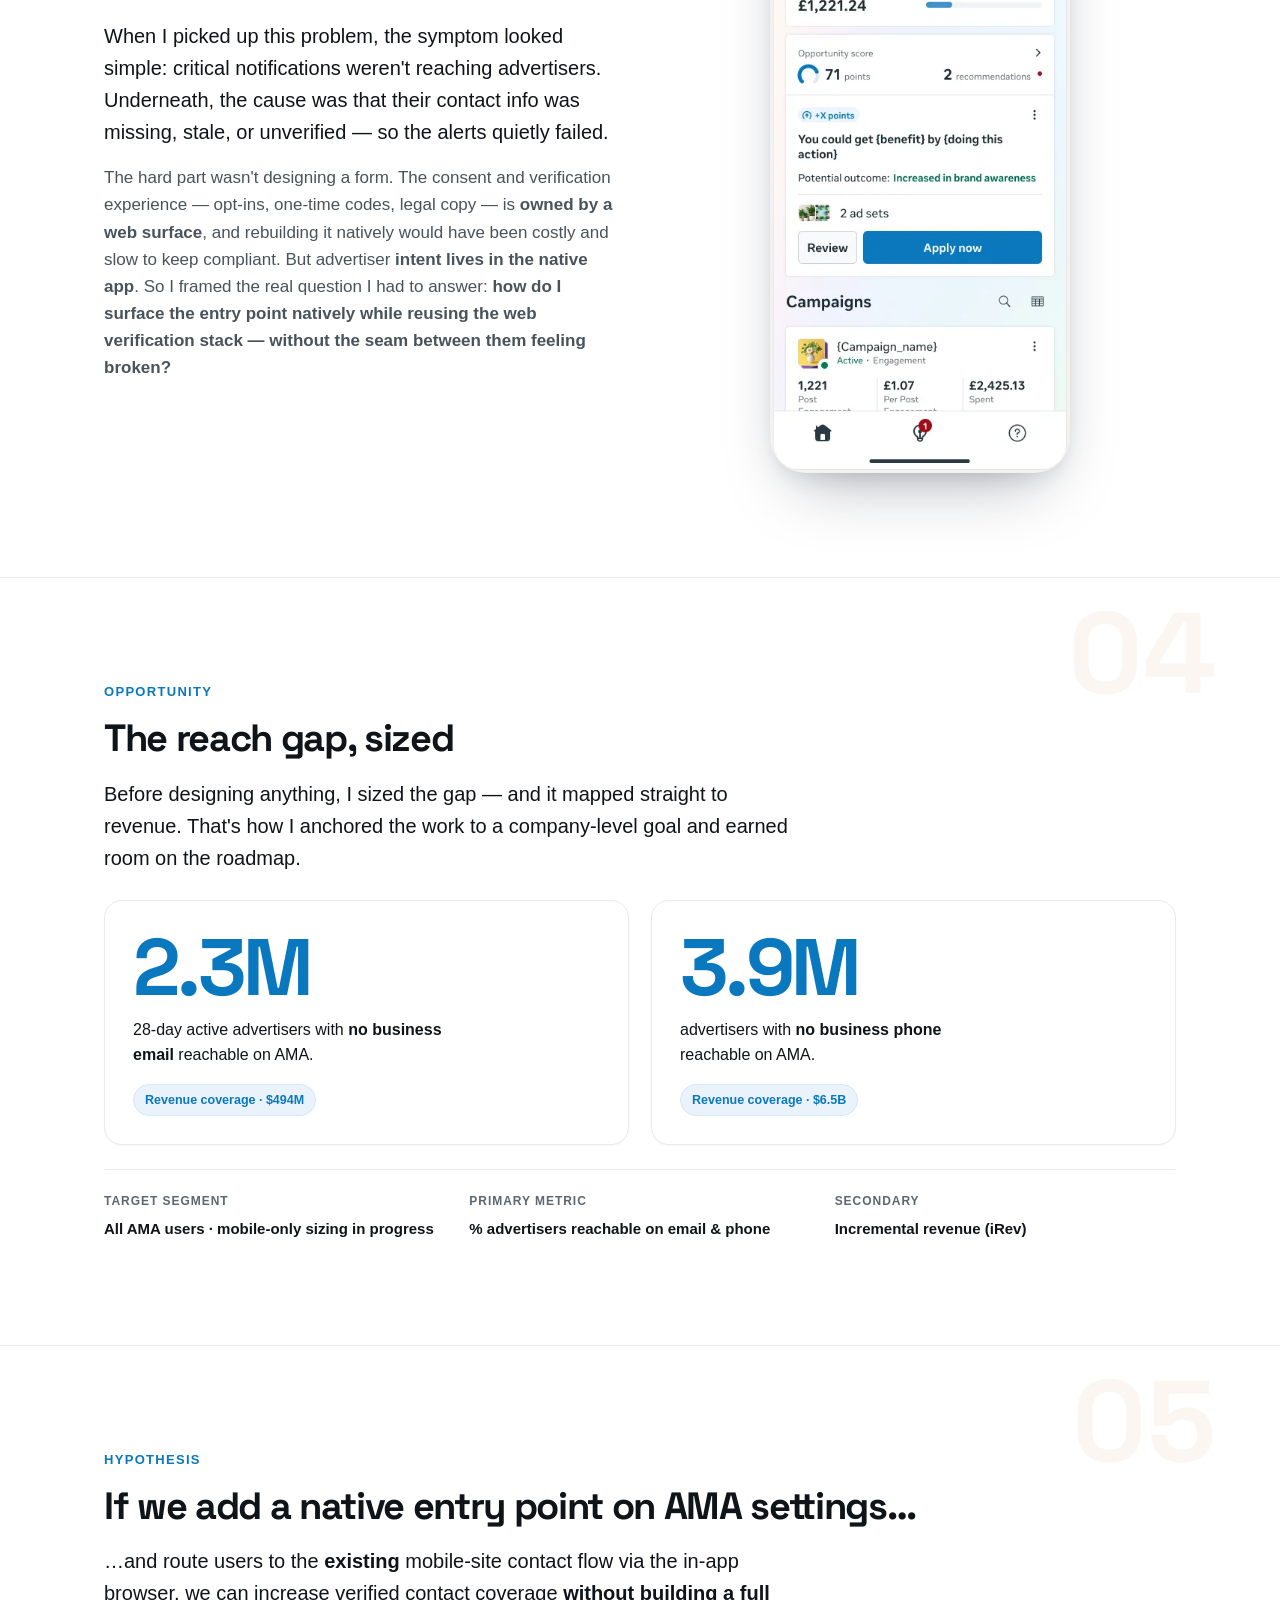
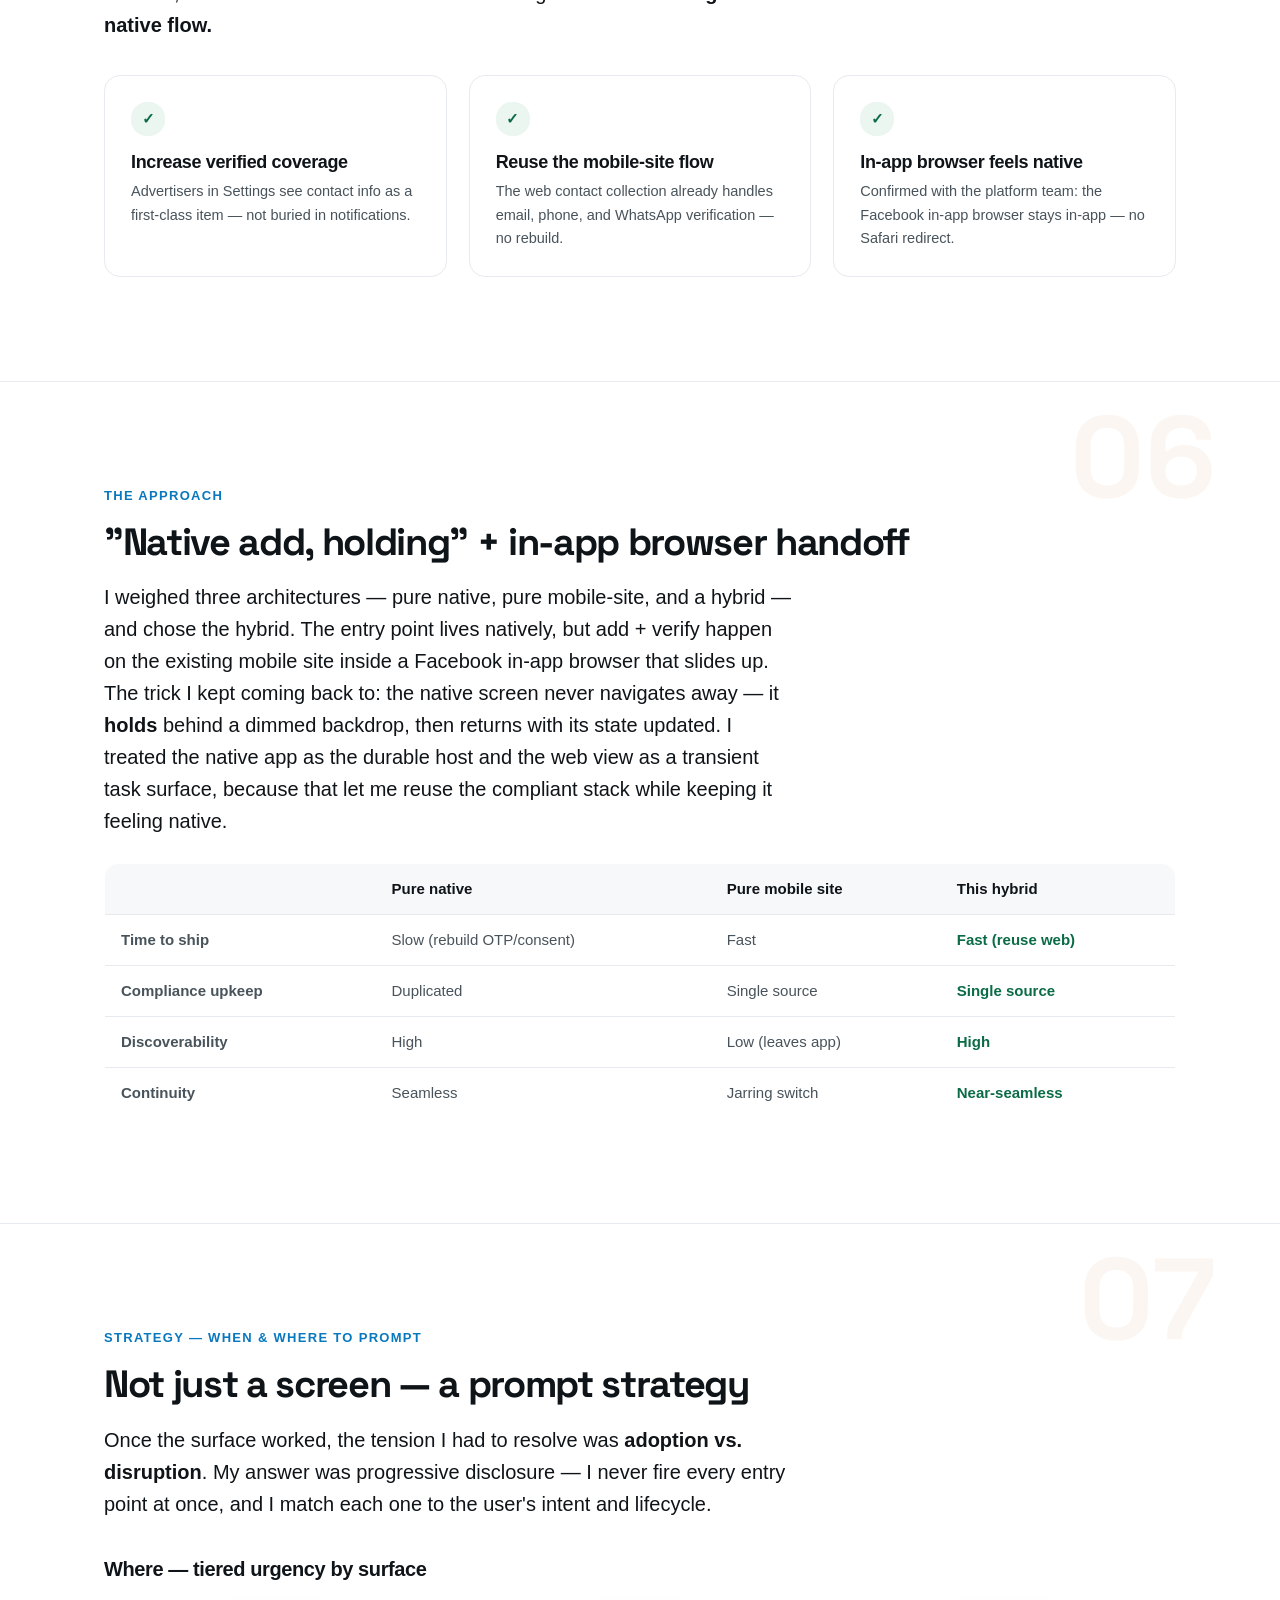
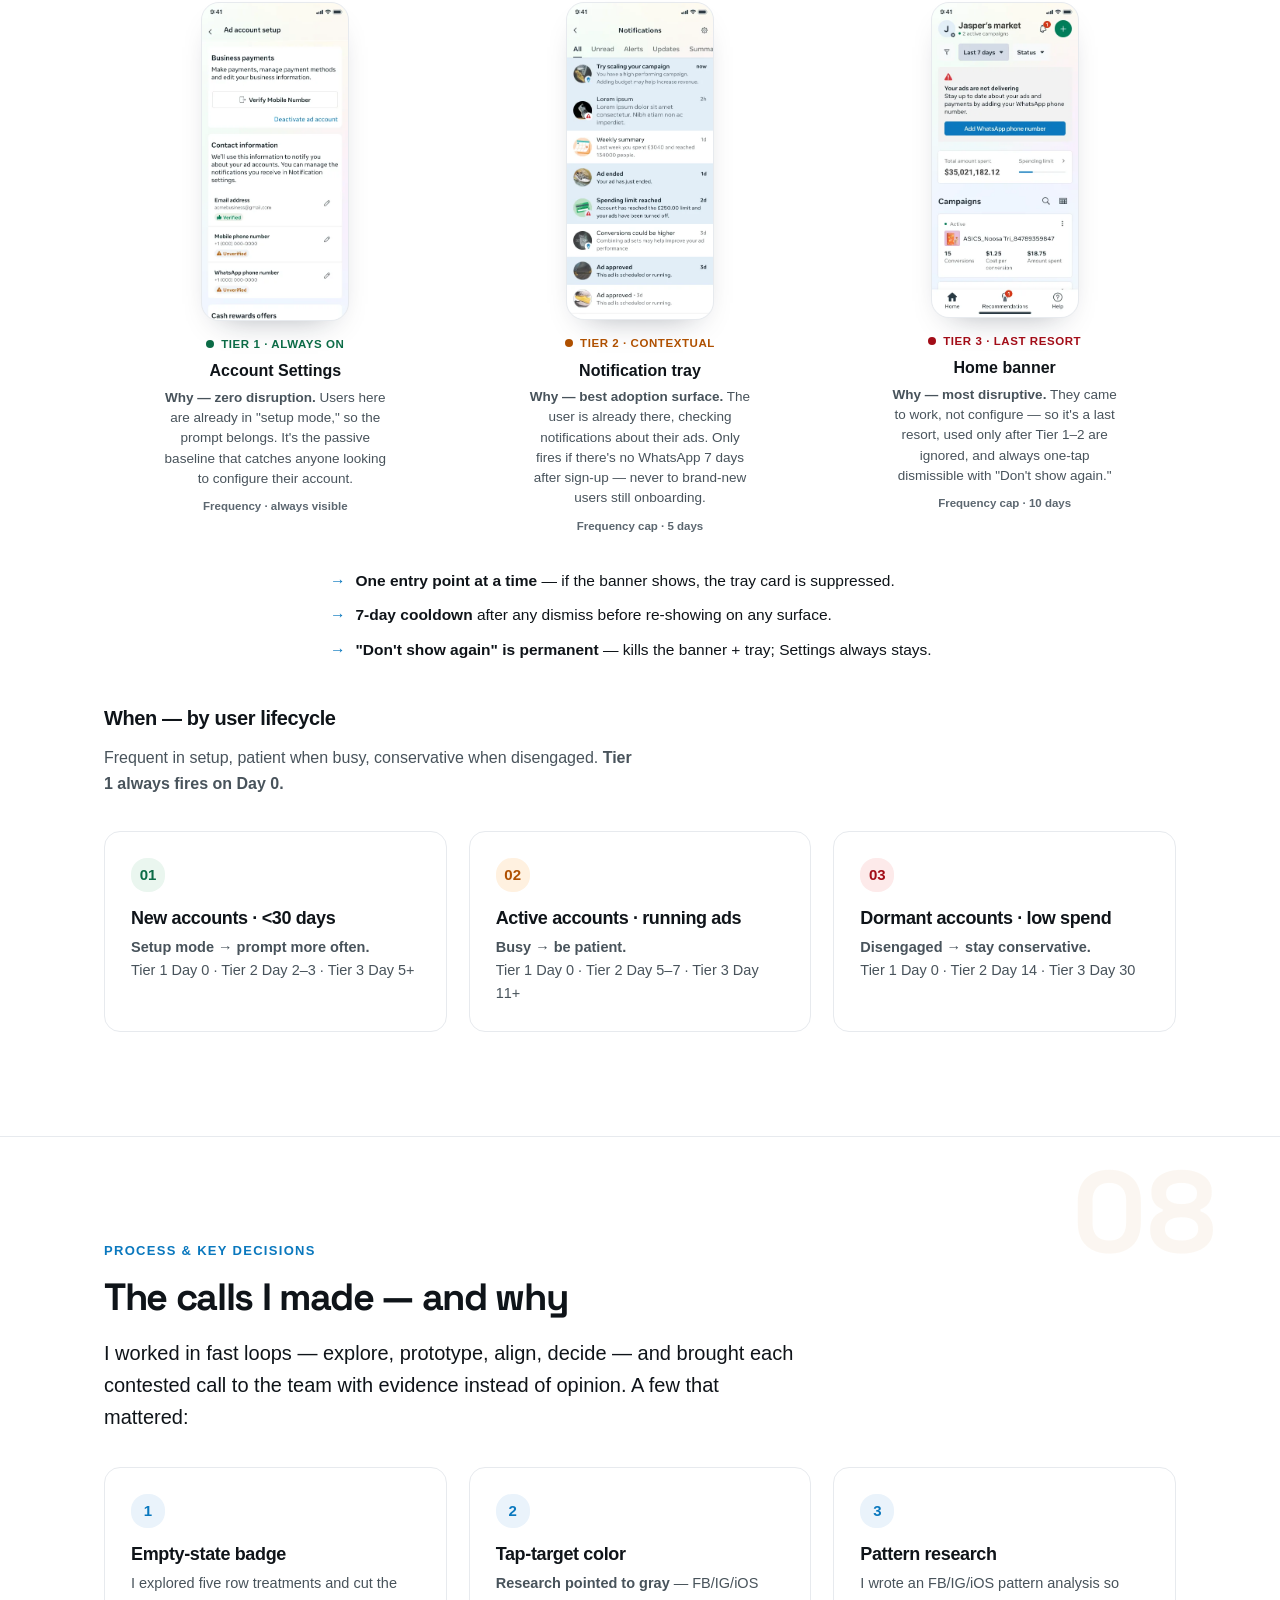
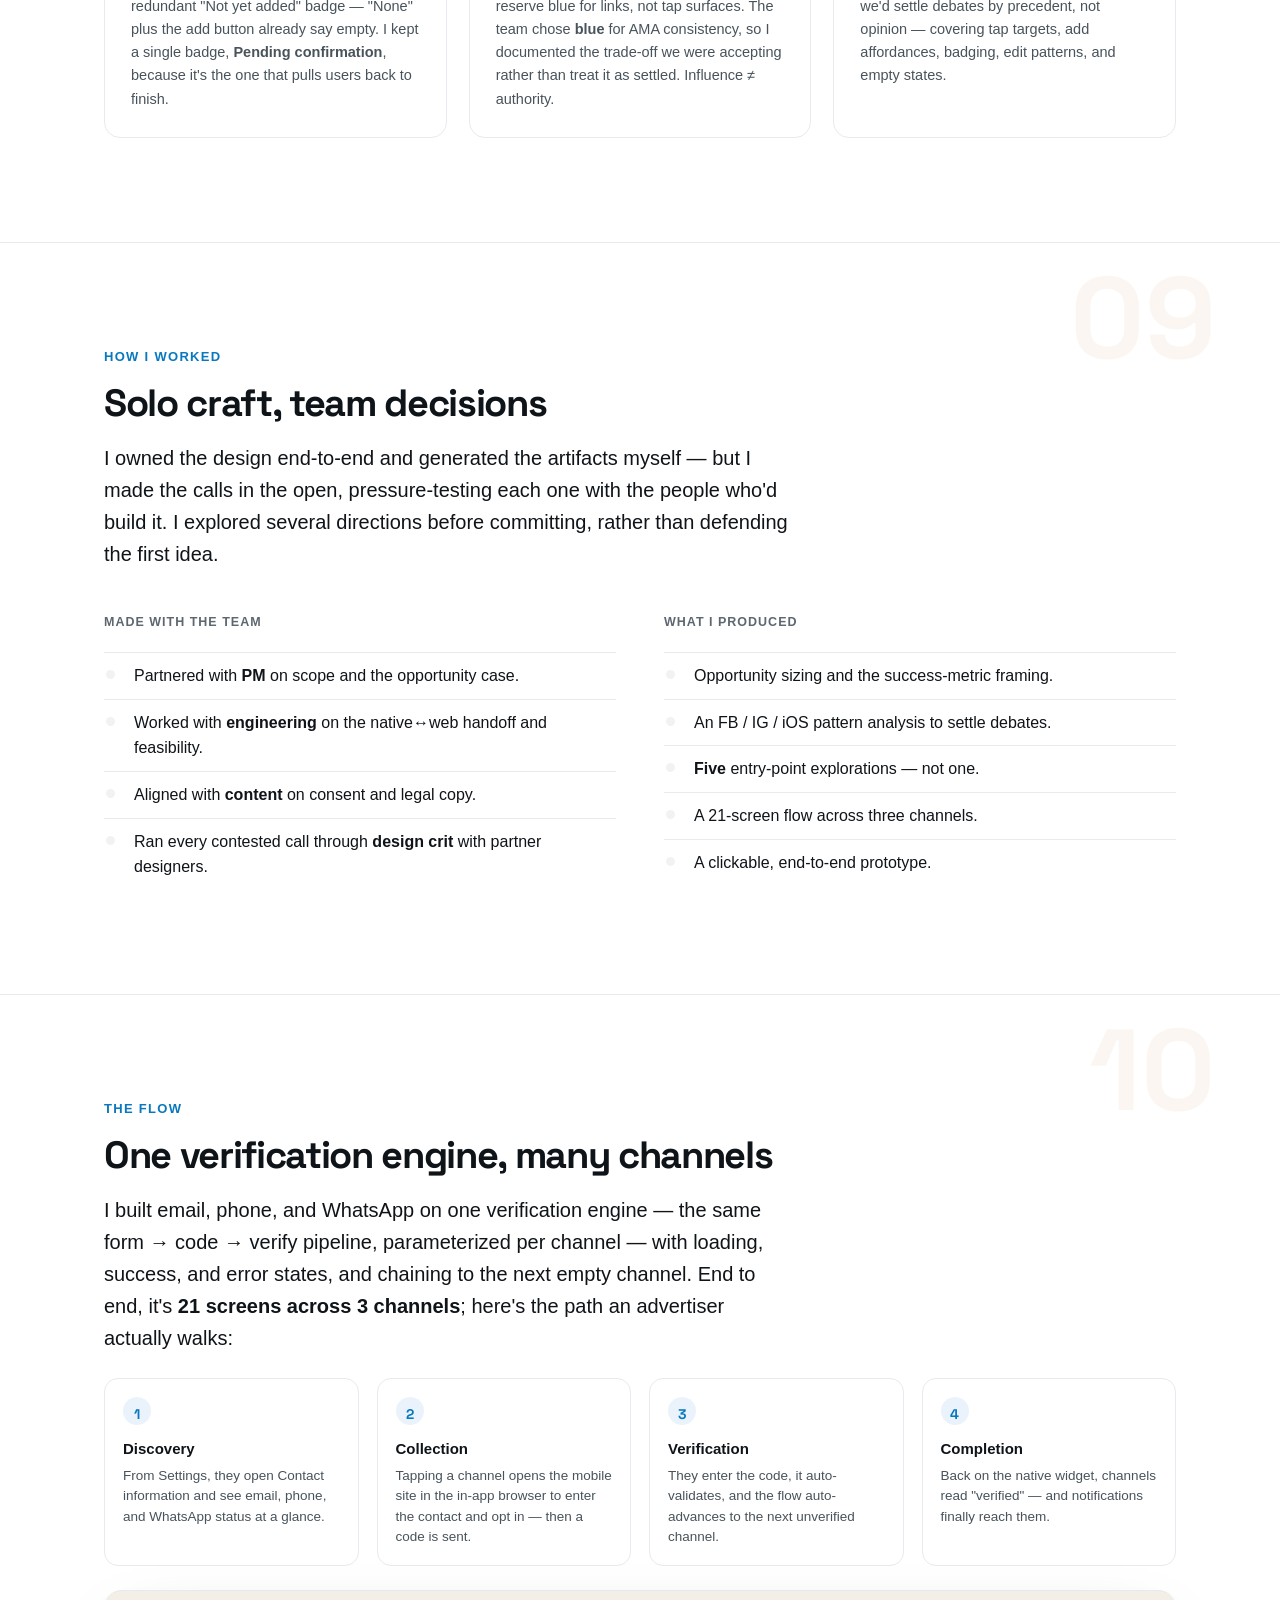
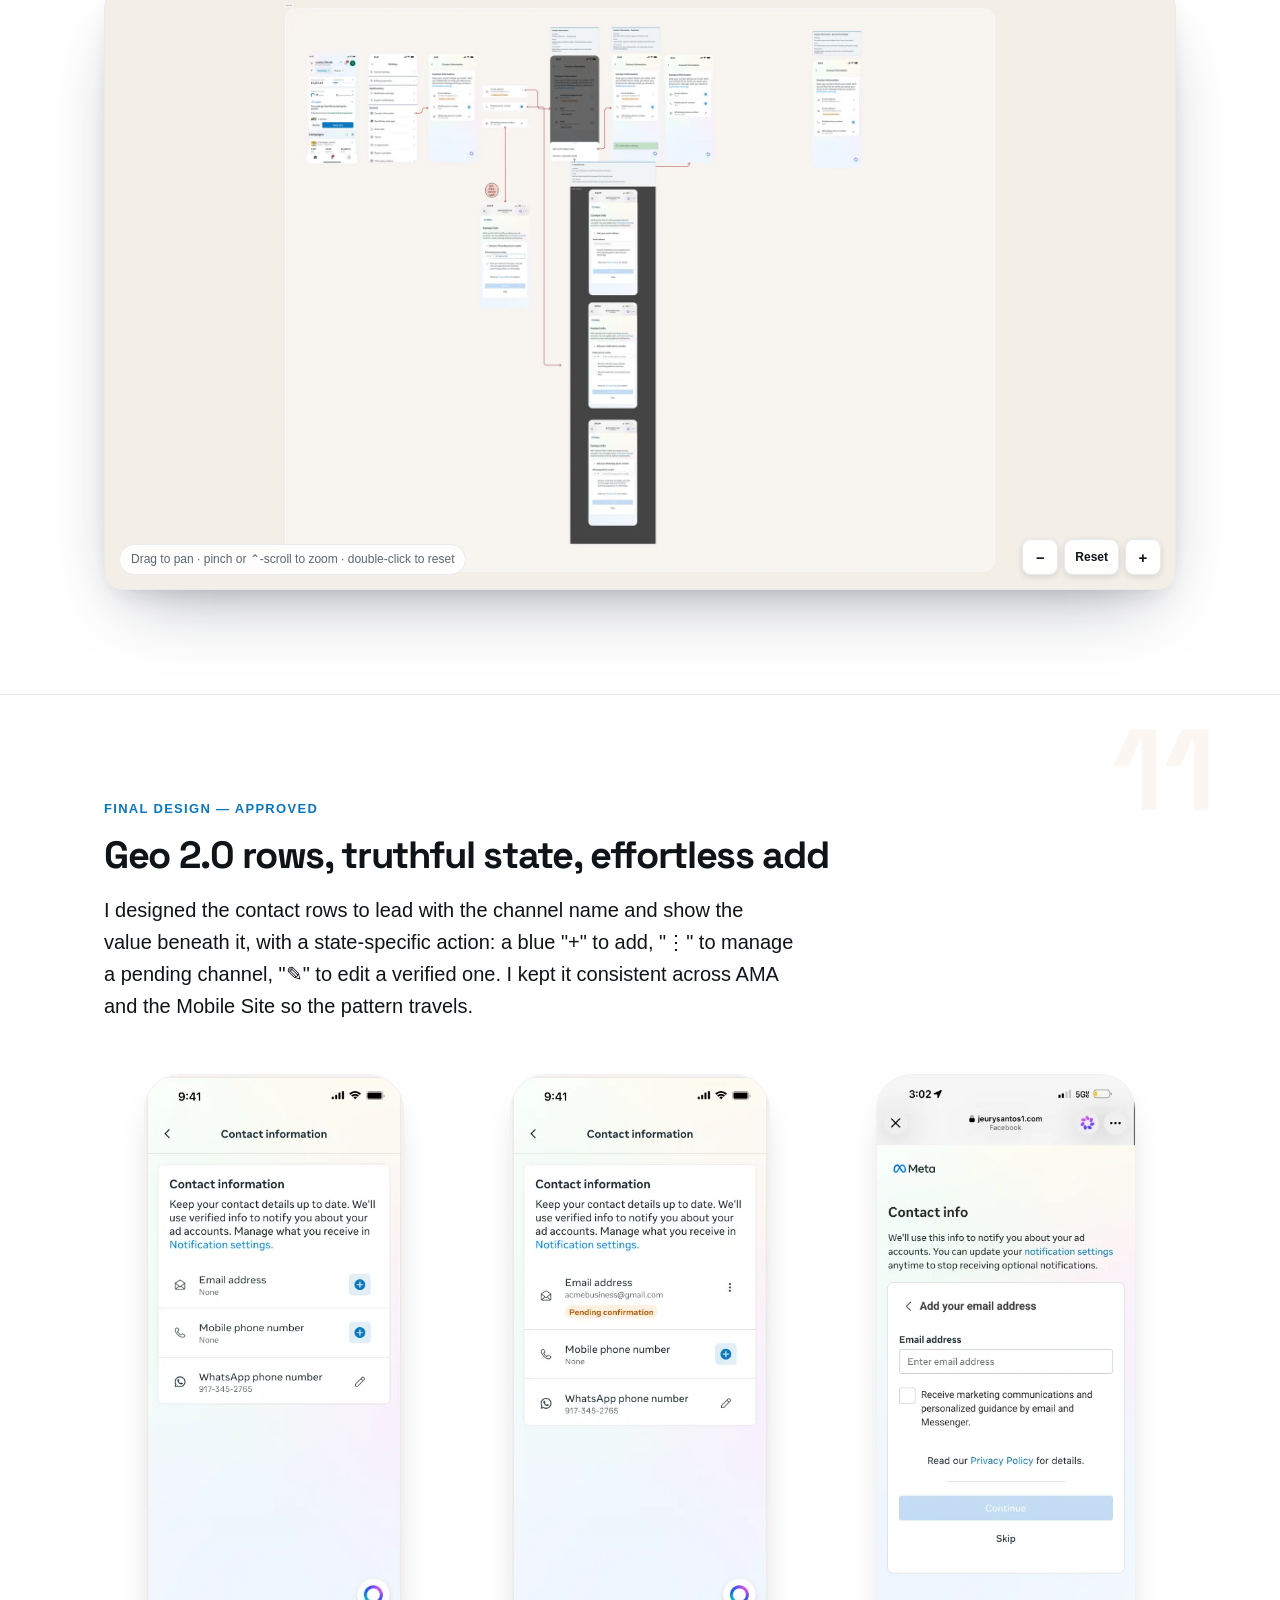
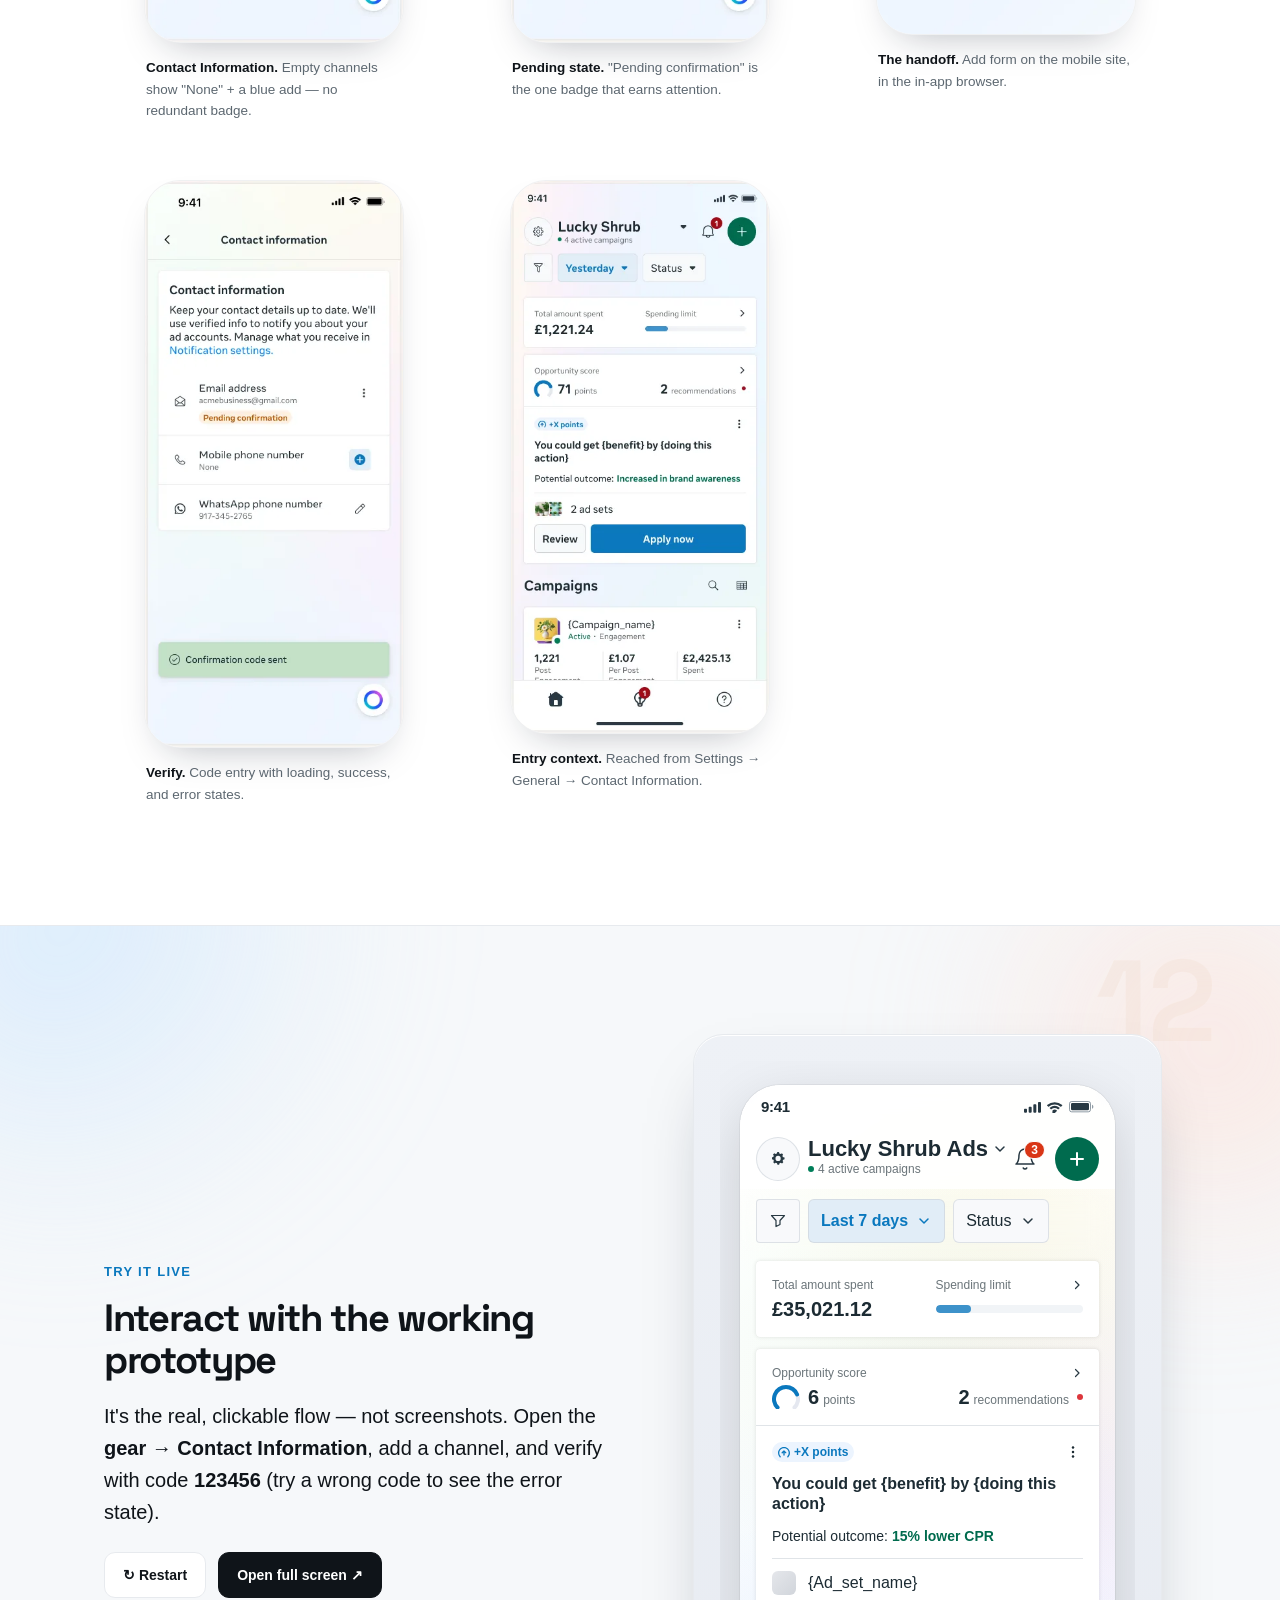
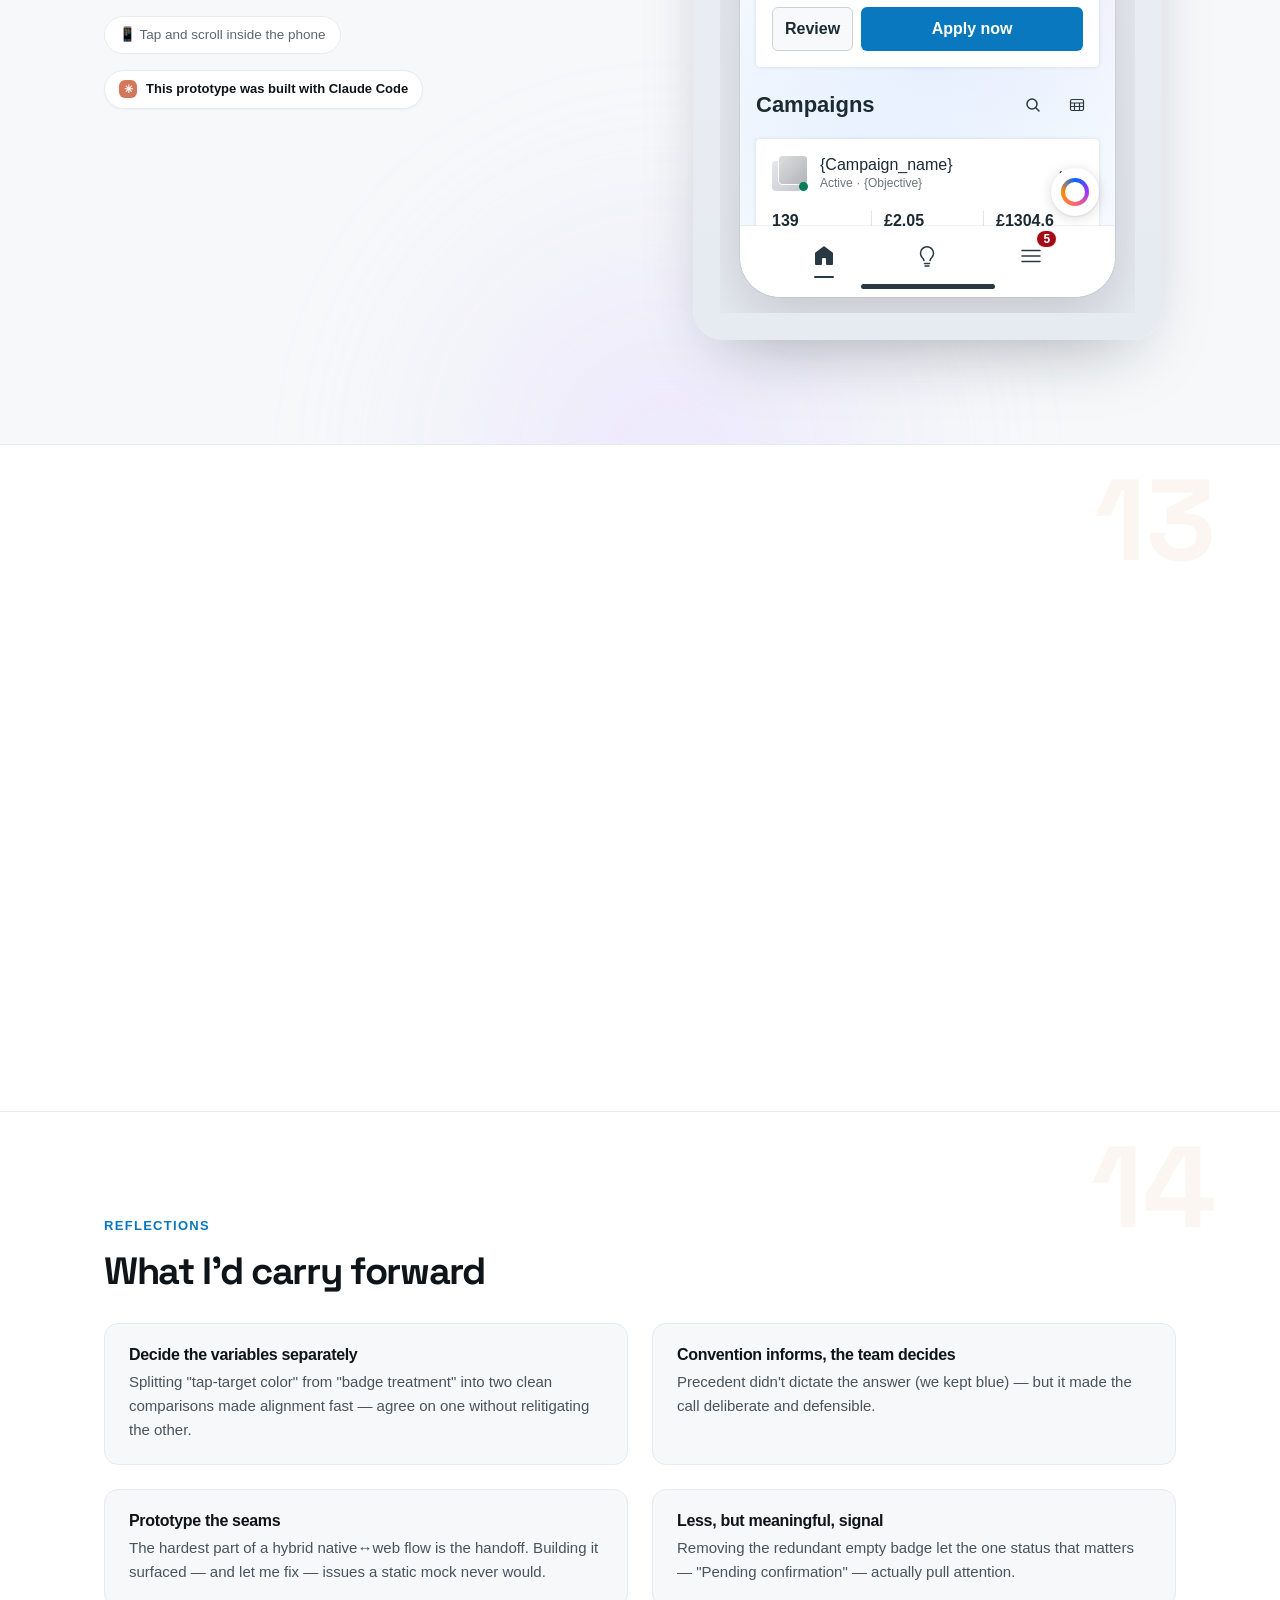
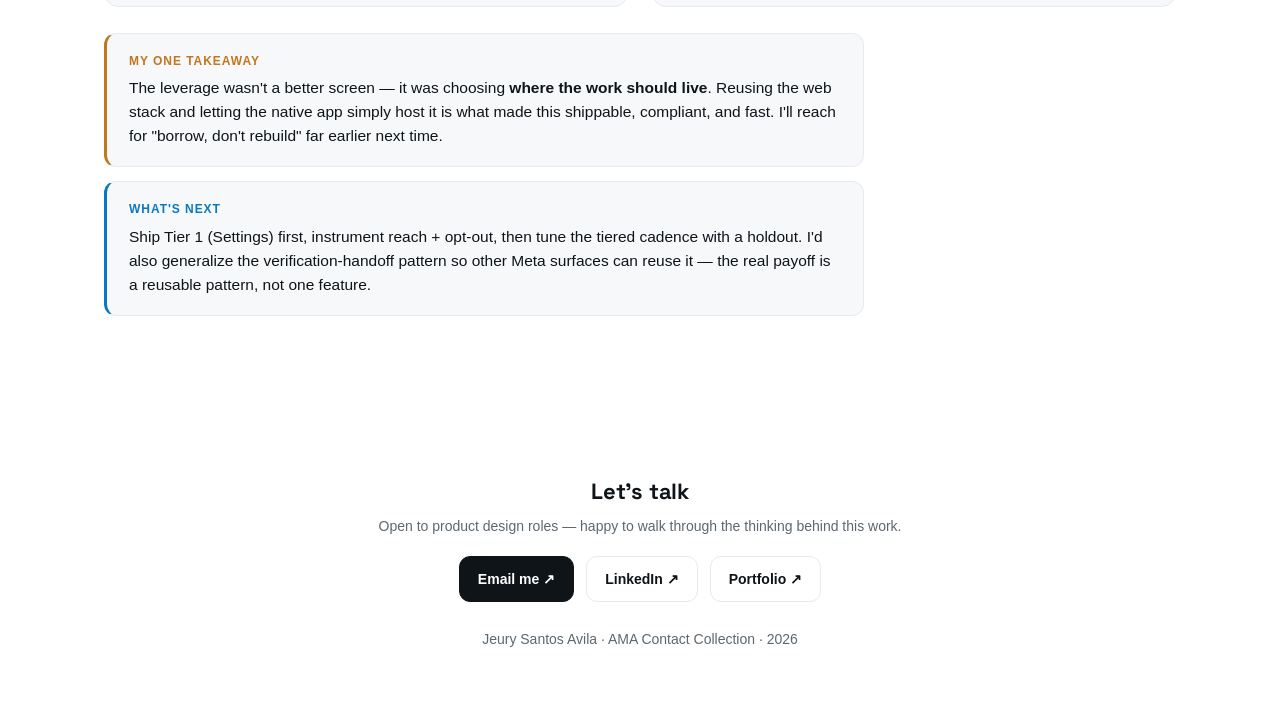
==== commit d9937f19: "Rebrand accent: teal -> Solar Marigold gold (#ffb02e / #a9610a) with warm gradient + gold glows; vio" ====
--- a/case-study/index.html
+++ b/case-study/index.html
@@ -54,7 +54,7 @@
   nav{position:sticky;top:0;z-index:50;background:rgba(255,255,255,.82);backdrop-filter:saturate(180%) blur(12px);border-bottom:1px solid var(--line);}
   nav .wrap{display:flex;align-items:center;justify-content:space-between;height:60px;}
   .brand{font-family:'Caveat',cursive;font-weight:700;font-size:28px;line-height:1;color:var(--ink);text-decoration:none;transition:color .3s,filter .3s;}
-  .brand:hover{background:linear-gradient(100deg,#1de9b6,#7d5cff,#ffb454);-webkit-background-clip:text;background-clip:text;-webkit-text-fill-color:transparent;color:transparent;filter:drop-shadow(0 0 12px rgba(125,92,255,.4));}
+  .brand:hover{background:linear-gradient(100deg,#ffb02e,#7d5cff,#ff7a45);-webkit-background-clip:text;background-clip:text;-webkit-text-fill-color:transparent;color:transparent;filter:drop-shadow(0 0 12px rgba(125,92,255,.4));}
   .navlinks{display:flex;gap:26px;font-size:14px;font-weight:500;}
   .navlinks a{color:var(--body);}
   .navlinks a:hover{color:var(--ink);}
